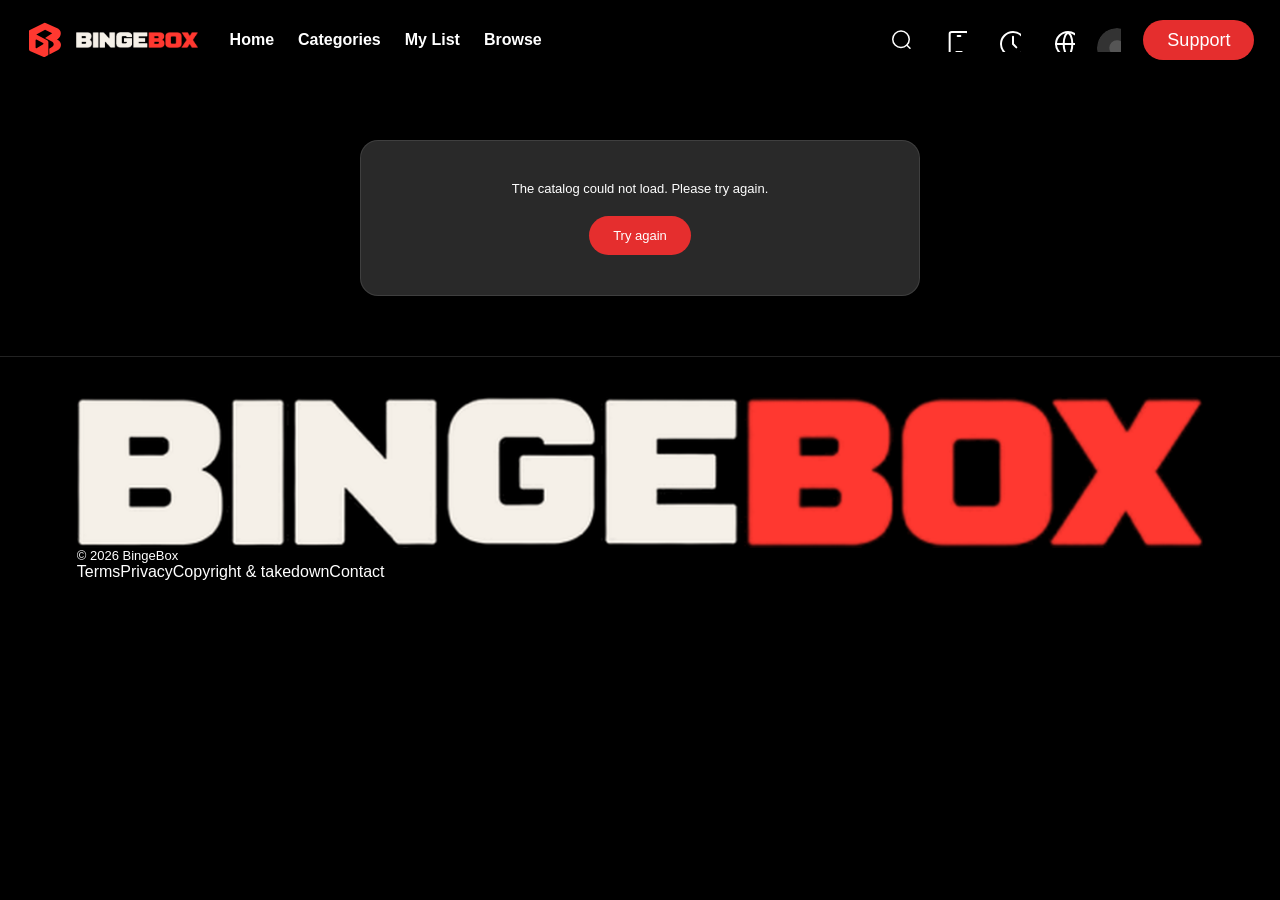
==== index.html @ 73889395 "Load desktop QA hardening bundle" ====
<html class="bb-pending" data-rs-theme="dark" lang="en" style="--vh: 636px;"><head><style>body {transition: opacity ease-in 0.2s; } 
body[unresolved] {opacity: 0; display: block; overflow: hidden; position: relative; } 
</style><style data-rc-order="prepend" rc-util-key="@ant-design-icons">
.anticon {
  display: inline-flex;
  align-items: center;
  color: inherit;
  font-style: normal;
  line-height: 0;
  text-align: center;
  text-transform: none;
  vertical-align: -0.125em;
  text-rendering: optimizeLegibility;
  -webkit-font-smoothing: antialiased;
  -moz-osx-font-smoothing: grayscale;
}

.anticon > * {
  line-height: 1;
}

.anticon svg {
  display: inline-block;
}

.anticon::before {
  display: none;
}

.anticon .anticon-icon {
  display: block;
}

.anticon[tabindex] {
  cursor: pointer;
}

.anticon-spin::before,
.anticon-spin {
  display: inline-block;
  -webkit-animation: loadingCircle 1s infinite linear;
  animation: loadingCircle 1s infinite linear;
}

@-webkit-keyframes loadingCircle {
  100% {
    -webkit-transform: rotate(360deg);
    transform: rotate(360deg);
  }
}

@keyframes loadingCircle {
  100% {
    -webkit-transform: rotate(360deg);
    transform: rotate(360deg);
  }
}
</style><style data-css-hash="ya0u1y" data-rc-order="prependQueue" data-token-hash="12435kn">.anticon{display:inline-flex;align-items:center;color:inherit;font-style:normal;line-height:0;text-align:center;text-transform:none;vertical-align:-0.125em;text-rendering:optimizeLegibility;-webkit-font-smoothing:antialiased;-moz-osx-font-smoothing:grayscale;}.anticon >*{line-height:1;}.anticon svg{display:inline-block;}.anticon .anticon .anticon-icon{display:block;}</style><style data-css-hash="1xwwxvg" data-rc-order="prependQueue" data-token-hash="1jwjwcg">:where(.css-2gmtv5) a{color:rgba(255,255,255);text-decoration:none;background-color:transparent;outline:none;cursor:pointer;transition:color 0.3s;-webkit-text-decoration-skip:objects;}:where(.css-2gmtv5) a:hover{color:#e83a57;}:where(.css-2gmtv5) a:active{color:#e83a57;}:where(.css-2gmtv5) a:active,:where(.css-2gmtv5) a:hover{text-decoration:none;outline:0;}:where(.css-2gmtv5) a:focus{text-decoration:none;outline:0;}:where(.css-2gmtv5) a[disabled]{color:rgba(0, 0, 0, 0.25);cursor:not-allowed;}</style><style data-css-hash="z3bfrj" data-rc-order="prependQueue" data-token-hash="1jwjwcg">:where(.css-2gmtv5)[class^="ant-popover"],:where(.css-2gmtv5)[class*=" ant-popover"]{font-family:Noto Sans;font-size:14px;box-sizing:border-box;}:where(.css-2gmtv5)[class^="ant-popover"]::before,:where(.css-2gmtv5)[class*=" ant-popover"]::before,:where(.css-2gmtv5)[class^="ant-popover"]::after,:where(.css-2gmtv5)[class*=" ant-popover"]::after{box-sizing:border-box;}:where(.css-2gmtv5)[class^="ant-popover"] [class^="ant-popover"],:where(.css-2gmtv5)[class*=" ant-popover"] [class^="ant-popover"],:where(.css-2gmtv5)[class^="ant-popover"] [class*=" ant-popover"],:where(.css-2gmtv5)[class*=" ant-popover"] [class*=" ant-popover"]{box-sizing:border-box;}:where(.css-2gmtv5)[class^="ant-popover"] [class^="ant-popover"]::before,:where(.css-2gmtv5)[class*=" ant-popover"] [class^="ant-popover"]::before,:where(.css-2gmtv5)[class^="ant-popover"] [class*=" ant-popover"]::before,:where(.css-2gmtv5)[class*=" ant-popover"] [class*=" ant-popover"]::before,:where(.css-2gmtv5)[class^="ant-popover"] [class^="ant-popover"]::after,:where(.css-2gmtv5)[class*=" ant-popover"] [class^="ant-popover"]::after,:where(.css-2gmtv5)[class^="ant-popover"] [class*=" ant-popover"]::after,:where(.css-2gmtv5)[class*=" ant-popover"] [class*=" ant-popover"]::after{box-sizing:border-box;}:where(.css-2gmtv5).ant-popover{box-sizing:border-box;margin:0;padding:0;color:rgba(0, 0, 0, 0.88);font-size:14px;line-height:1.5714285714285714;list-style:none;font-family:Noto Sans;position:absolute;top:0;left:0;z-index:1030;font-weight:normal;white-space:normal;text-align:start;cursor:auto;user-select:text;--antd-arrow-background-color:#222222;}:where(.css-2gmtv5).ant-popover-rtl{direction:rtl;}:where(.css-2gmtv5).ant-popover-hidden{display:none;}:where(.css-2gmtv5).ant-popover .ant-popover-content{position:relative;}:where(.css-2gmtv5).ant-popover .ant-popover-inner{background-color:#222222;background-clip:padding-box;border-radius:8px;box-shadow:0 6px 16px 0 rgba(0, 0, 0, 0.08),0 3px 6px -4px rgba(0, 0, 0, 0.12),0 9px 28px 8px rgba(0, 0, 0, 0.05);padding:12px;}:where(.css-2gmtv5).ant-popover .ant-popover-title{min-width:177px;margin-bottom:8px;color:rgba(0, 0, 0, 0.88);font-weight:600;}:where(.css-2gmtv5).ant-popover .ant-popover-inner-content{color:rgba(0, 0, 0, 0.88);}:where(.css-2gmtv5).ant-popover .ant-popover-arrow{position:absolute;z-index:1;display:block;pointer-events:none;width:16px;height:16px;overflow:hidden;}:where(.css-2gmtv5).ant-popover .ant-popover-arrow::before{position:absolute;bottom:0;inset-inline-start:0;width:16px;height:8px;background:var(--antd-arrow-background-color);clip-path:path('M 0 8 A 4 4 0 0 0 2.82842712474619 6.82842712474619 L 6.585786437626905 3.0710678118654755 A 2 2 0 0 1 9.414213562373096 3.0710678118654755 L 13.17157287525381 6.82842712474619 A 4 4 0 0 0 16 8 Z');content:"";}:where(.css-2gmtv5).ant-popover .ant-popover-arrow::after{content:"";position:absolute;width:8.970562748477143px;height:8.970562748477143px;bottom:0;inset-inline:0;margin:auto;border-radius:0 0 2px 0;transform:translateY(50%) rotate(-135deg);box-shadow:2px 2px 5px rgba(0, 0, 0, 0.05);z-index:0;background:transparent;}:where(.css-2gmtv5).ant-popover .ant-popover-arrow:before{background:var(--antd-arrow-background-color);}:where(.css-2gmtv5).ant-popover-placement-top .ant-popover-arrow,:where(.css-2gmtv5).ant-popover-placement-topLeft .ant-popover-arrow,:where(.css-2gmtv5).ant-popover-placement-topRight .ant-popover-arrow{bottom:0;transform:translateY(100%) rotate(180deg);}:where(.css-2gmtv5).ant-popover-placement-top .ant-popover-arrow{left:50%;transform:translateX(-50%) translateY(100%) rotate(180deg);}:where(.css-2gmtv5).ant-popover-placement-topLeft .ant-popover-arrow{left:12px;}:where(.css-2gmtv5).ant-popover-placement-topRight .ant-popover-arrow{right:12px;}:where(.css-2gmtv5).ant-popover-placement-bottom .ant-popover-arrow,:where(.css-2gmtv5).ant-popover-placement-bottomLeft .ant-popover-arrow,:where(.css-2gmtv5).ant-popover-placement-bottomRight .ant-popover-arrow{top:0;transform:translateY(-100%);}:where(.css-2gmtv5).ant-popover-placement-bottom .ant-popover-arrow{left:50%;transform:translateX(-50%) translateY(-100%);}:where(.css-2gmtv5).ant-popover-placement-bottomLeft .ant-popover-arrow{left:12px;}:where(.css-2gmtv5).ant-popover-placement-bottomRight .ant-popover-arrow{right:12px;}:where(.css-2gmtv5).ant-popover-placement-left .ant-popover-arrow,:where(.css-2gmtv5).ant-popover-placement-leftTop .ant-popover-arrow,:where(.css-2gmtv5).ant-popover-placement-leftBottom .ant-popover-arrow{right:0;transform:translateX(100%) rotate(90deg);}:where(.css-2gmtv5).ant-popover-placement-left .ant-popover-arrow{top:50%;transform:translateY(-50%) translateX(100%) rotate(90deg);}:where(.css-2gmtv5).ant-popover-placement-leftTop .ant-popover-arrow{top:12px;}:where(.css-2gmtv5).ant-popover-placement-leftBottom .ant-popover-arrow{bottom:12px;}:where(.css-2gmtv5).ant-popover-placement-right .ant-popover-arrow,:where(.css-2gmtv5).ant-popover-placement-rightTop .ant-popover-arrow,:where(.css-2gmtv5).ant-popover-placement-rightBottom .ant-popover-arrow{left:0;transform:translateX(-100%) rotate(-90deg);}:where(.css-2gmtv5).ant-popover-placement-right .ant-popover-arrow{top:50%;transform:translateY(-50%) translateX(-100%) rotate(-90deg);}:where(.css-2gmtv5).ant-popover-placement-rightTop .ant-popover-arrow{top:12px;}:where(.css-2gmtv5).ant-popover-placement-rightBottom .ant-popover-arrow{bottom:12px;}:where(.css-2gmtv5).ant-popover-pure{position:relative;max-width:none;margin:16px;display:inline-block;}:where(.css-2gmtv5).ant-popover-pure .ant-popover-content{display:inline-block;}:where(.css-2gmtv5).ant-popover.ant-popover-blue{--antd-arrow-background-color:#1677ff;}:where(.css-2gmtv5).ant-popover.ant-popover-blue .ant-popover-inner{background-color:#1677ff;}:where(.css-2gmtv5).ant-popover.ant-popover-blue .ant-popover-arrow{background:transparent;}:where(.css-2gmtv5).ant-popover.ant-popover-purple{--antd-arrow-background-color:#722ed1;}:where(.css-2gmtv5).ant-popover.ant-popover-purple .ant-popover-inner{background-color:#722ed1;}:where(.css-2gmtv5).ant-popover.ant-popover-purple .ant-popover-arrow{background:transparent;}:where(.css-2gmtv5).ant-popover.ant-popover-cyan{--antd-arrow-background-color:#13c2c2;}:where(.css-2gmtv5).ant-popover.ant-popover-cyan .ant-popover-inner{background-color:#13c2c2;}:where(.css-2gmtv5).ant-popover.ant-popover-cyan .ant-popover-arrow{background:transparent;}:where(.css-2gmtv5).ant-popover.ant-popover-green{--antd-arrow-background-color:#52c41a;}:where(.css-2gmtv5).ant-popover.ant-popover-green .ant-popover-inner{background-color:#52c41a;}:where(.css-2gmtv5).ant-popover.ant-popover-green .ant-popover-arrow{background:transparent;}:where(.css-2gmtv5).ant-popover.ant-popover-magenta{--antd-arrow-background-color:#eb2f96;}:where(.css-2gmtv5).ant-popover.ant-popover-magenta .ant-popover-inner{background-color:#eb2f96;}:where(.css-2gmtv5).ant-popover.ant-popover-magenta .ant-popover-arrow{background:transparent;}:where(.css-2gmtv5).ant-popover.ant-popover-pink{--antd-arrow-background-color:#eb2f96;}:where(.css-2gmtv5).ant-popover.ant-popover-pink .ant-popover-inner{background-color:#eb2f96;}:where(.css-2gmtv5).ant-popover.ant-popover-pink .ant-popover-arrow{background:transparent;}:where(.css-2gmtv5).ant-popover.ant-popover-red{--antd-arrow-background-color:#f5222d;}:where(.css-2gmtv5).ant-popover.ant-popover-red .ant-popover-inner{background-color:#f5222d;}:where(.css-2gmtv5).ant-popover.ant-popover-red .ant-popover-arrow{background:transparent;}:where(.css-2gmtv5).ant-popover.ant-popover-orange{--antd-arrow-background-color:#fa8c16;}:where(.css-2gmtv5).ant-popover.ant-popover-orange .ant-popover-inner{background-color:#fa8c16;}:where(.css-2gmtv5).ant-popover.ant-popover-orange .ant-popover-arrow{background:transparent;}:where(.css-2gmtv5).ant-popover.ant-popover-yellow{--antd-arrow-background-color:#fadb14;}:where(.css-2gmtv5).ant-popover.ant-popover-yellow .ant-popover-inner{background-color:#fadb14;}:where(.css-2gmtv5).ant-popover.ant-popover-yellow .ant-popover-arrow{background:transparent;}:where(.css-2gmtv5).ant-popover.ant-popover-volcano{--antd-arrow-background-color:#fa541c;}:where(.css-2gmtv5).ant-popover.ant-popover-volcano .ant-popover-inner{background-color:#fa541c;}:where(.css-2gmtv5).ant-popover.ant-popover-volcano .ant-popover-arrow{background:transparent;}:where(.css-2gmtv5).ant-popover.ant-popover-geekblue{--antd-arrow-background-color:#2f54eb;}:where(.css-2gmtv5).ant-popover.ant-popover-geekblue .ant-popover-inner{background-color:#2f54eb;}:where(.css-2gmtv5).ant-popover.ant-popover-geekblue .ant-popover-arrow{background:transparent;}:where(.css-2gmtv5).ant-popover.ant-popover-lime{--antd-arrow-background-color:#a0d911;}:where(.css-2gmtv5).ant-popover.ant-popover-lime .ant-popover-inner{background-color:#a0d911;}:where(.css-2gmtv5).ant-popover.ant-popover-lime .ant-popover-arrow{background:transparent;}:where(.css-2gmtv5).ant-popover.ant-popover-gold{--antd-arrow-background-color:#faad14;}:where(.css-2gmtv5).ant-popover.ant-popover-gold .ant-popover-inner{background-color:#faad14;}:where(.css-2gmtv5).ant-popover.ant-popover-gold .ant-popover-arrow{background:transparent;}:where(.css-2gmtv5).ant-zoom-big-enter,:where(.css-2gmtv5).ant-zoom-big-appear{animation-duration:0.2s;animation-fill-mode:both;animation-play-state:paused;}:where(.css-2gmtv5).ant-zoom-big-leave{animation-duration:0.2s;animation-fill-mode:both;animation-play-state:paused;}:where(.css-2gmtv5).ant-zoom-big-enter.ant-zoom-big-enter-active,:where(.css-2gmtv5).ant-zoom-big-appear.ant-zoom-big-appear-active{animation-name:css-2gmtv5-antZoomBigIn;animation-play-state:running;}:where(.css-2gmtv5).ant-zoom-big-leave.ant-zoom-big-leave-active{animation-name:css-2gmtv5-antZoomBigOut;animation-play-state:running;pointer-events:none;}:where(.css-2gmtv5).ant-zoom-big-enter,:where(.css-2gmtv5).ant-zoom-big-appear{transform:scale(0);opacity:0;animation-timing-function:cubic-bezier(0.08, 0.82, 0.17, 1);}:where(.css-2gmtv5).ant-zoom-big-enter-prepare,:where(.css-2gmtv5).ant-zoom-big-appear-prepare{transform:none;}:where(.css-2gmtv5).ant-zoom-big-leave{animation-timing-function:cubic-bezier(0.78, 0.14, 0.15, 0.86);}</style><style data-css-hash="_effect-css-2gmtv5-antZoomBigIn" data-rc-order="prependQueue">@keyframes css-2gmtv5-antZoomBigIn{0%{transform:scale(0.8);opacity:0;}100%{transform:scale(1);opacity:1;}}</style><style data-css-hash="_effect-css-2gmtv5-antZoomBigOut" data-rc-order="prependQueue">@keyframes css-2gmtv5-antZoomBigOut{0%{transform:scale(1);}100%{transform:scale(0.8);opacity:0;}}</style><style data-css-hash="qn7xse" data-rc-order="prependQueue" data-token-hash="1jwjwcg">:where(.css-2gmtv5)[class^="ant-popover"],:where(.css-2gmtv5)[class*=" ant-popover"]{font-family:Noto Sans;font-size:14px;box-sizing:border-box;}:where(.css-2gmtv5)[class^="ant-popover"]::before,:where(.css-2gmtv5)[class*=" ant-popover"]::before,:where(.css-2gmtv5)[class^="ant-popover"]::after,:where(.css-2gmtv5)[class*=" ant-popover"]::after{box-sizing:border-box;}:where(.css-2gmtv5)[class^="ant-popover"] [class^="ant-popover"],:where(.css-2gmtv5)[class*=" ant-popover"] [class^="ant-popover"],:where(.css-2gmtv5)[class^="ant-popover"] [class*=" ant-popover"],:where(.css-2gmtv5)[class*=" ant-popover"] [class*=" ant-popover"]{box-sizing:border-box;}:where(.css-2gmtv5)[class^="ant-popover"] [class^="ant-popover"]::before,:where(.css-2gmtv5)[class*=" ant-popover"] [class^="ant-popover"]::before,:where(.css-2gmtv5)[class^="ant-popover"] [class*=" ant-popover"]::before,:where(.css-2gmtv5)[class*=" ant-popover"] [class*=" ant-popover"]::before,:where(.css-2gmtv5)[class^="ant-popover"] [class^="ant-popover"]::after,:where(.css-2gmtv5)[class*=" ant-popover"] [class^="ant-popover"]::after,:where(.css-2gmtv5)[class^="ant-popover"] [class*=" ant-popover"]::after,:where(.css-2gmtv5)[class*=" ant-popover"] [class*=" ant-popover"]::after{box-sizing:border-box;}</style><style data-css-hash="9wjddk" data-rc-order="prependQueue" data-token-hash="1jwjwcg">.anticon{display:inline-flex;align-items:center;color:inherit;font-style:normal;line-height:0;text-align:center;text-transform:none;vertical-align:-0.125em;text-rendering:optimizeLegibility;-webkit-font-smoothing:antialiased;-moz-osx-font-smoothing:grayscale;}.anticon >*{line-height:1;}.anticon svg{display:inline-block;}.anticon .anticon .anticon-icon{display:block;}</style><style data-css-hash="10zptjp" data-rc-order="prependQueue" data-token-hash="12glvsw">:where(.css-966cr7) a{color:rgba(255,255,255);text-decoration:none;background-color:transparent;outline:none;cursor:pointer;transition:color 0.3s;-webkit-text-decoration-skip:objects;}:where(.css-966cr7) a:hover{color:#e83a57;}:where(.css-966cr7) a:active{color:#e83a57;}:where(.css-966cr7) a:active,:where(.css-966cr7) a:hover{text-decoration:none;outline:0;}:where(.css-966cr7) a:focus{text-decoration:none;outline:0;}:where(.css-966cr7) a[disabled]{color:rgba(0, 0, 0, 0.25);cursor:not-allowed;}</style><style data-css-hash="1cglxtd" data-rc-order="prependQueue" data-token-hash="12glvsw">:where(.css-966cr7)[class^="ant-modal"],:where(.css-966cr7)[class*=" ant-modal"]{font-family:Noto Sans;font-size:14px;box-sizing:border-box;}:where(.css-966cr7)[class^="ant-modal"]::before,:where(.css-966cr7)[class*=" ant-modal"]::before,:where(.css-966cr7)[class^="ant-modal"]::after,:where(.css-966cr7)[class*=" ant-modal"]::after{box-sizing:border-box;}:where(.css-966cr7)[class^="ant-modal"] [class^="ant-modal"],:where(.css-966cr7)[class*=" ant-modal"] [class^="ant-modal"],:where(.css-966cr7)[class^="ant-modal"] [class*=" ant-modal"],:where(.css-966cr7)[class*=" ant-modal"] [class*=" ant-modal"]{box-sizing:border-box;}:where(.css-966cr7)[class^="ant-modal"] [class^="ant-modal"]::before,:where(.css-966cr7)[class*=" ant-modal"] [class^="ant-modal"]::before,:where(.css-966cr7)[class^="ant-modal"] [class*=" ant-modal"]::before,:where(.css-966cr7)[class*=" ant-modal"] [class*=" ant-modal"]::before,:where(.css-966cr7)[class^="ant-modal"] [class^="ant-modal"]::after,:where(.css-966cr7)[class*=" ant-modal"] [class^="ant-modal"]::after,:where(.css-966cr7)[class^="ant-modal"] [class*=" ant-modal"]::after,:where(.css-966cr7)[class*=" ant-modal"] [class*=" ant-modal"]::after{box-sizing:border-box;}:where(.css-966cr7).ant-modal-root .ant-modal-wrap{z-index:1000;position:fixed;inset:0;overflow:auto;outline:0;-webkit-overflow-scrolling:touch;}:where(.css-966cr7).ant-modal-root .ant-modal-wrap-rtl{direction:rtl;}:where(.css-966cr7).ant-modal-root .ant-modal-centered{text-align:center;}:where(.css-966cr7).ant-modal-root .ant-modal-centered::before{display:inline-block;width:0;height:100%;vertical-align:middle;content:"";}:where(.css-966cr7).ant-modal-root .ant-modal-centered .ant-modal{top:0;display:inline-block;padding-bottom:0;text-align:start;vertical-align:middle;}@media (max-width: 767){:where(.css-966cr7).ant-modal-root .ant-modal{max-width:calc(100vw - 16px);margin:8 auto;}:where(.css-966cr7).ant-modal-root .ant-modal-centered .ant-modal{flex:1;}}:where(.css-966cr7).ant-modal{box-sizing:border-box;margin:0 auto;padding:0;color:rgba(0, 0, 0, 0.88);font-size:14px;line-height:1.5714285714285714;list-style:none;font-family:Noto Sans;pointer-events:none;position:relative;top:100px;width:auto;max-width:calc(100vw - 32px);padding-bottom:24px;}:where(.css-966cr7).ant-modal .ant-modal-title{margin:0;color:rgba(0, 0, 0, 0.88);font-weight:600;font-size:16px;line-height:1.5;word-wrap:break-word;}:where(.css-966cr7).ant-modal .ant-modal-content{position:relative;background-color:#141414;background-clip:padding-box;border:0;border-radius:8px;box-shadow:0 6px 16px 0 rgba(0, 0, 0, 0.08),0 3px 6px -4px rgba(0, 0, 0, 0.12),0 9px 28px 8px rgba(0, 0, 0, 0.05);pointer-events:auto;padding:20px 24px;}:where(.css-966cr7).ant-modal .ant-modal-close{position:absolute;top:17px;inset-inline-end:17px;z-index:1010;padding:0;color:rgba(0, 0, 0, 0.45);font-weight:600;line-height:1;text-decoration:none;background:transparent;border-radius:4px;width:22px;height:22px;border:0;outline:0;cursor:pointer;transition:color 0.2s,background-color 0.2s;}:where(.css-966cr7).ant-modal .ant-modal-close-x{display:block;font-size:16px;font-style:normal;line-height:22px;text-align:center;text-transform:none;text-rendering:auto;}:where(.css-966cr7).ant-modal .ant-modal-close:hover{color:rgba(0, 0, 0, 0.88);background-color:rgba(0, 0, 0, 0.06);text-decoration:none;}:where(.css-966cr7).ant-modal .ant-modal-close:active{background-color:rgba(0, 0, 0, 0.15);}:where(.css-966cr7).ant-modal .ant-modal-close:focus-visible{outline:4px solid #ffbabf;outline-offset:1px;transition:outline-offset 0s,outline 0s;}:where(.css-966cr7).ant-modal .ant-modal-header{color:rgba(0, 0, 0, 0.88);background:#141414;border-radius:8px 8px 0 0;margin-bottom:8px;}:where(.css-966cr7).ant-modal .ant-modal-body{font-size:14px;line-height:1.5714285714285714;word-wrap:break-word;}:where(.css-966cr7).ant-modal .ant-modal-footer{text-align:end;background:transparent;margin-top:12px;}:where(.css-966cr7).ant-modal .ant-modal-footer .ant-btn+.ant-btn:not(.ant-dropdown-trigger){margin-bottom:0;margin-inline-start:8px;}:where(.css-966cr7).ant-modal .ant-modal-open{overflow:hidden;}:where(.css-966cr7).ant-modal-pure-panel{top:auto;padding:0;display:flex;flex-direction:column;}:where(.css-966cr7).ant-modal-pure-panel .ant-modal-content,:where(.css-966cr7).ant-modal-pure-panel .ant-modal-body,:where(.css-966cr7).ant-modal-pure-panel .ant-modal-confirm-body-wrapper{display:flex;flex-direction:column;flex:auto;}:where(.css-966cr7).ant-modal-pure-panel .ant-modal-confirm-body{margin-bottom:auto;}:where(.css-966cr7).ant-modal-confirm-rtl{direction:rtl;}:where(.css-966cr7).ant-modal-confirm .ant-modal-header{display:none;}:where(.css-966cr7).ant-modal-confirm .ant-modal-confirm-body-wrapper::before{display:table;content:"";}:where(.css-966cr7).ant-modal-confirm .ant-modal-confirm-body-wrapper::after{display:table;clear:both;content:"";}:where(.css-966cr7).ant-modal-confirm .ant-modal-confirm-body{display:flex;flex-wrap:wrap;align-items:center;}:where(.css-966cr7).ant-modal-confirm .ant-modal-confirm-body .ant-modal-confirm-title{flex:0 0 100%;display:block;overflow:hidden;color:rgba(0, 0, 0, 0.88);font-weight:600;font-size:16px;line-height:1.5;}:where(.css-966cr7).ant-modal-confirm .ant-modal-confirm-body .ant-modal-confirm-title +.ant-modal-confirm-content{margin-block-start:8px;flex-basis:100%;max-width:calc(100% - 34px);}:where(.css-966cr7).ant-modal-confirm .ant-modal-confirm-body .ant-modal-confirm-content{color:rgba(0, 0, 0, 0.88);font-size:14px;}:where(.css-966cr7).ant-modal-confirm .ant-modal-confirm-body >.anticon{flex:none;margin-inline-end:12px;font-size:22px;}:where(.css-966cr7).ant-modal-confirm .ant-modal-confirm-body >.anticon +.ant-modal-confirm-title{flex:1;}:where(.css-966cr7).ant-modal-confirm .ant-modal-confirm-body >.anticon +.ant-modal-confirm-title+.ant-modal-confirm-content{margin-inline-start:34px;}:where(.css-966cr7).ant-modal-confirm .ant-modal-confirm-btns{text-align:end;margin-top:12px;}:where(.css-966cr7).ant-modal-confirm .ant-modal-confirm-btns .ant-btn+.ant-btn{margin-bottom:0;margin-inline-start:8px;}:where(.css-966cr7).ant-modal-confirm-error .ant-modal-confirm-body>.anticon{color:#ff4d4f;}:where(.css-966cr7).ant-modal-confirm-warning .ant-modal-confirm-body>.anticon,:where(.css-966cr7).ant-modal-confirm-confirm .ant-modal-confirm-body>.anticon{color:#faad14;}:where(.css-966cr7).ant-modal-confirm-info .ant-modal-confirm-body>.anticon{color:#1677ff;}:where(.css-966cr7).ant-modal-confirm-success .ant-modal-confirm-body>.anticon{color:#52c41a;}:where(.css-966cr7).ant-modal-root .ant-modal-wrap-rtl{direction:rtl;}:where(.css-966cr7).ant-modal-root .ant-modal-wrap-rtl .ant-modal-confirm-body{direction:rtl;}:where(.css-966cr7).ant-modal-root .ant-modal.ant-zoom-enter,:where(.css-966cr7).ant-modal-root .ant-modal.ant-zoom-appear{transform:none;opacity:0;animation-duration:0.3s;user-select:none;}:where(.css-966cr7).ant-modal-root .ant-modal.ant-zoom-leave .ant-modal-content{pointer-events:none;}:where(.css-966cr7).ant-modal-root .ant-modal-mask{position:fixed;top:0;inset-inline-end:0;bottom:0;inset-inline-start:0;z-index:1000;height:100%;background-color:rgba(0, 0, 0, 0.45);}:where(.css-966cr7).ant-modal-root .ant-modal-mask .ant-modal-hidden{display:none;}:where(.css-966cr7).ant-modal-root .ant-modal-wrap{position:fixed;top:0;inset-inline-end:0;bottom:0;inset-inline-start:0;overflow:auto;outline:0;-webkit-overflow-scrolling:touch;}:where(.css-966cr7).ant-modal-root .ant-fade-enter,:where(.css-966cr7).ant-modal-root .ant-fade-appear{animation-duration:0.2s;animation-fill-mode:both;animation-play-state:paused;}:where(.css-966cr7).ant-modal-root .ant-fade-leave{animation-duration:0.2s;animation-fill-mode:both;animation-play-state:paused;}:where(.css-966cr7).ant-modal-root .ant-fade-enter.ant-fade-enter-active,:where(.css-966cr7).ant-modal-root .ant-fade-appear.ant-fade-appear-active{animation-name:css-966cr7-antFadeIn;animation-play-state:running;}:where(.css-966cr7).ant-modal-root .ant-fade-leave.ant-fade-leave-active{animation-name:css-966cr7-antFadeOut;animation-play-state:running;pointer-events:none;}:where(.css-966cr7).ant-modal-root .ant-fade-enter,:where(.css-966cr7).ant-modal-root .ant-fade-appear{opacity:0;animation-timing-function:linear;}:where(.css-966cr7).ant-modal-root .ant-fade-leave{animation-timing-function:linear;}:where(.css-966cr7).ant-zoom-enter,:where(.css-966cr7).ant-zoom-appear{animation-duration:0.2s;animation-fill-mode:both;animation-play-state:paused;}:where(.css-966cr7).ant-zoom-leave{animation-duration:0.2s;animation-fill-mode:both;animation-play-state:paused;}:where(.css-966cr7).ant-zoom-enter.ant-zoom-enter-active,:where(.css-966cr7).ant-zoom-appear.ant-zoom-appear-active{animation-name:css-966cr7-antZoomIn;animation-play-state:running;}:where(.css-966cr7).ant-zoom-leave.ant-zoom-leave-active{animation-name:css-966cr7-antZoomOut;animation-play-state:running;pointer-events:none;}:where(.css-966cr7).ant-zoom-enter,:where(.css-966cr7).ant-zoom-appear{transform:scale(0);opacity:0;animation-timing-function:cubic-bezier(0.08, 0.82, 0.17, 1);}:where(.css-966cr7).ant-zoom-enter-prepare,:where(.css-966cr7).ant-zoom-appear-prepare{transform:none;}:where(.css-966cr7).ant-zoom-leave{animation-timing-function:cubic-bezier(0.78, 0.14, 0.15, 0.86);}</style><style data-css-hash="_effect-css-966cr7-antFadeIn" data-rc-order="prependQueue">@keyframes css-966cr7-antFadeIn{0%{opacity:0;}100%{opacity:1;}}</style><style data-css-hash="_effect-css-966cr7-antFadeOut" data-rc-order="prependQueue">@keyframes css-966cr7-antFadeOut{0%{opacity:1;}100%{opacity:0;}}</style><style data-css-hash="_effect-css-966cr7-antZoomIn" data-rc-order="prependQueue">@keyframes css-966cr7-antZoomIn{0%{transform:scale(0.2);opacity:0;}100%{transform:scale(1);opacity:1;}}</style><style data-css-hash="_effect-css-966cr7-antZoomOut" data-rc-order="prependQueue">@keyframes css-966cr7-antZoomOut{0%{transform:scale(1);}100%{transform:scale(0.2);opacity:0;}}</style><style data-css-hash="14v9ml2" data-rc-order="prependQueue" data-token-hash="14lmuu3">:where(.css-1t2c3zu) a{color:rgba(255,255,255);text-decoration:none;background-color:transparent;outline:none;cursor:pointer;transition:color 0.3s;-webkit-text-decoration-skip:objects;}:where(.css-1t2c3zu) a:hover{color:#e83a57;}:where(.css-1t2c3zu) a:active{color:#e83a57;}:where(.css-1t2c3zu) a:active,:where(.css-1t2c3zu) a:hover{text-decoration:none;outline:0;}:where(.css-1t2c3zu) a:focus{text-decoration:none;outline:0;}:where(.css-1t2c3zu) a[disabled]{color:rgba(0, 0, 0, 0.25);cursor:not-allowed;}</style><style data-css-hash="e8nftp" data-rc-order="prependQueue" data-token-hash="14lmuu3">:where(.css-1t2c3zu)[class^="ant-float-btn"],:where(.css-1t2c3zu)[class*=" ant-float-btn"]{font-family:Noto Sans;font-size:14px;box-sizing:border-box;}:where(.css-1t2c3zu)[class^="ant-float-btn"]::before,:where(.css-1t2c3zu)[class*=" ant-float-btn"]::before,:where(.css-1t2c3zu)[class^="ant-float-btn"]::after,:where(.css-1t2c3zu)[class*=" ant-float-btn"]::after{box-sizing:border-box;}:where(.css-1t2c3zu)[class^="ant-float-btn"] [class^="ant-float-btn"],:where(.css-1t2c3zu)[class*=" ant-float-btn"] [class^="ant-float-btn"],:where(.css-1t2c3zu)[class^="ant-float-btn"] [class*=" ant-float-btn"],:where(.css-1t2c3zu)[class*=" ant-float-btn"] [class*=" ant-float-btn"]{box-sizing:border-box;}:where(.css-1t2c3zu)[class^="ant-float-btn"] [class^="ant-float-btn"]::before,:where(.css-1t2c3zu)[class*=" ant-float-btn"] [class^="ant-float-btn"]::before,:where(.css-1t2c3zu)[class^="ant-float-btn"] [class*=" ant-float-btn"]::before,:where(.css-1t2c3zu)[class*=" ant-float-btn"] [class*=" ant-float-btn"]::before,:where(.css-1t2c3zu)[class^="ant-float-btn"] [class^="ant-float-btn"]::after,:where(.css-1t2c3zu)[class*=" ant-float-btn"] [class^="ant-float-btn"]::after,:where(.css-1t2c3zu)[class^="ant-float-btn"] [class*=" ant-float-btn"]::after,:where(.css-1t2c3zu)[class*=" ant-float-btn"] [class*=" ant-float-btn"]::after{box-sizing:border-box;}:where(.css-1t2c3zu).ant-float-btn-group{box-sizing:border-box;margin:0;padding:0;color:rgba(0, 0, 0, 0.88);font-size:14px;line-height:1.5714285714285714;list-style:none;font-family:Noto Sans;z-index:99;display:block;border:none;position:fixed;width:40px;height:auto;box-shadow:none;min-height:40px;inset-inline-end:24px;inset-block-end:48px;border-radius:8px;}:where(.css-1t2c3zu).ant-float-btn-group .ant-float-btn-group-wrap{z-index:-1;display:block;position:relative;margin-bottom:16px;}:where(.css-1t2c3zu).ant-float-btn-group.ant-float-btn-group-rtl{direction:rtl;}:where(.css-1t2c3zu).ant-float-btn-group .ant-float-btn{position:static;}:where(.css-1t2c3zu).ant-float-btn-group-circle .ant-float-btn-circle:not(:last-child){margin-bottom:16px;}:where(.css-1t2c3zu).ant-float-btn-group-circle .ant-float-btn-circle:not(:last-child) .ant-float-btn-body{width:40px;height:40px;}:where(.css-1t2c3zu).ant-float-btn-group-square .ant-float-btn-square{border-radius:0;padding:0;}:where(.css-1t2c3zu).ant-float-btn-group-square .ant-float-btn-square:first-child{border-start-start-radius:8px;border-start-end-radius:8px;}:where(.css-1t2c3zu).ant-float-btn-group-square .ant-float-btn-square:last-child{border-end-start-radius:8px;border-end-end-radius:8px;}:where(.css-1t2c3zu).ant-float-btn-group-square .ant-float-btn-square:not(:last-child){border-bottom:1px solid rgba(5, 5, 5, 0.06);}:where(.css-1t2c3zu).ant-float-btn-group-square .ant-float-btn-group-wrap{display:block;border-radius:8px;box-shadow:0 6px 16px 0 rgba(0, 0, 0, 0.08),0 3px 6px -4px rgba(0, 0, 0, 0.12),0 9px 28px 8px rgba(0, 0, 0, 0.05);overflow:hidden;}:where(.css-1t2c3zu).ant-float-btn-group-square .ant-float-btn-group-wrap .ant-float-btn-square{box-shadow:none;margin-top:0;border-radius:0;padding:4px;}:where(.css-1t2c3zu).ant-float-btn-group-square .ant-float-btn-group-wrap .ant-float-btn-square:first-child{border-start-start-radius:8px;border-start-end-radius:8px;}:where(.css-1t2c3zu).ant-float-btn-group-square .ant-float-btn-group-wrap .ant-float-btn-square:last-child{border-end-start-radius:8px;border-end-end-radius:8px;}:where(.css-1t2c3zu).ant-float-btn-group-square .ant-float-btn-group-wrap .ant-float-btn-square:not(:last-child){border-bottom:1px solid rgba(5, 5, 5, 0.06);}:where(.css-1t2c3zu).ant-float-btn-group-square .ant-float-btn-group-wrap .ant-float-btn-square .ant-float-btn-body{width:32px;height:32px;}:where(.css-1t2c3zu).ant-float-btn-group-circle-shadow{box-shadow:none;}:where(.css-1t2c3zu).ant-float-btn-group-square-shadow{box-shadow:0 6px 16px 0 rgba(0, 0, 0, 0.08),0 3px 6px -4px rgba(0, 0, 0, 0.12),0 9px 28px 8px rgba(0, 0, 0, 0.05);}:where(.css-1t2c3zu).ant-float-btn-group-square-shadow .ant-float-btn-square{box-shadow:none;padding:4px;}:where(.css-1t2c3zu).ant-float-btn-group-square-shadow .ant-float-btn-square .ant-float-btn-body{width:32px;height:32px;}:where(.css-1t2c3zu).ant-float-btn{box-sizing:border-box;margin:0;padding:0;color:rgba(0, 0, 0, 0.88);font-size:14px;line-height:1.5714285714285714;list-style:none;font-family:Noto Sans;border:none;position:fixed;cursor:pointer;overflow:hidden;z-index:99;display:block;justify-content:center;align-items:center;width:40px;height:40px;inset-inline-end:24px;inset-block-end:48px;box-shadow:0 6px 16px 0 rgba(0, 0, 0, 0.08),0 3px 6px -4px rgba(0, 0, 0, 0.12),0 9px 28px 8px rgba(0, 0, 0, 0.05);}:where(.css-1t2c3zu).ant-float-btn-pure{position:relative;inset:auto;}:where(.css-1t2c3zu).ant-float-btn:empty{display:none;}:where(.css-1t2c3zu).ant-float-btn .ant-float-btn-body{width:100%;height:100%;display:flex;justify-content:center;align-items:center;transition:all 0.2s;}:where(.css-1t2c3zu).ant-float-btn .ant-float-btn-body .ant-float-btn-content{overflow:hidden;text-align:center;min-height:40px;display:flex;flex-direction:column;justify-content:center;align-items:center;padding:2px 4px;}:where(.css-1t2c3zu).ant-float-btn .ant-float-btn-body .ant-float-btn-content .ant-float-btn-icon{text-align:center;margin:auto;width:18px;font-size:18px;line-height:1;}:where(.css-1t2c3zu).ant-float-btn-rtl{direction:rtl;}:where(.css-1t2c3zu).ant-float-btn-circle{height:40px;border-radius:50%;}:where(.css-1t2c3zu).ant-float-btn-circle .ant-float-btn-body{border-radius:50%;}:where(.css-1t2c3zu).ant-float-btn-square{height:auto;min-height:40px;border-radius:8px;}:where(.css-1t2c3zu).ant-float-btn-square .ant-float-btn-body{height:auto;border-radius:4px;}:where(.css-1t2c3zu).ant-float-btn-default{background-color:#222222;transition:background-color 0.2s;}:where(.css-1t2c3zu).ant-float-btn-default .ant-float-btn-body{background-color:#222222;transition:background-color 0.2s;}:where(.css-1t2c3zu).ant-float-btn-default .ant-float-btn-body:hover{background-color:rgba(0, 0, 0, 0.06);}:where(.css-1t2c3zu).ant-float-btn-default .ant-float-btn-body .ant-float-btn-content .ant-float-btn-icon{color:rgba(0, 0, 0, 0.88);}:where(.css-1t2c3zu).ant-float-btn-default .ant-float-btn-body .ant-float-btn-content .ant-float-btn-description{display:flex;align-items:center;line-height:16px;color:rgba(0, 0, 0, 0.88);font-size:12px;}:where(.css-1t2c3zu).ant-float-btn-primary{background-color:#e73857;}:where(.css-1t2c3zu).ant-float-btn-primary .ant-float-btn-body{background-color:#e73857;transition:background-color 0.2s;}:where(.css-1t2c3zu).ant-float-btn-primary .ant-float-btn-body:hover{background-color:#f56278;}:where(.css-1t2c3zu).ant-float-btn-primary .ant-float-btn-body .ant-float-btn-content .ant-float-btn-icon{color:#fff;}:where(.css-1t2c3zu).ant-float-btn-primary .ant-float-btn-body .ant-float-btn-content .ant-float-btn-description{display:flex;align-items:center;line-height:16px;color:#fff;font-size:12px;}:where(.css-1t2c3zu).ant-fade-enter,:where(.css-1t2c3zu).ant-fade-appear{animation-duration:0.2s;animation-fill-mode:both;animation-play-state:paused;}:where(.css-1t2c3zu).ant-fade-leave{animation-duration:0.2s;animation-fill-mode:both;animation-play-state:paused;}:where(.css-1t2c3zu).ant-fade-enter.ant-fade-enter-active,:where(.css-1t2c3zu).ant-fade-appear.ant-fade-appear-active{animation-name:css-1t2c3zu-antFadeIn;animation-play-state:running;}:where(.css-1t2c3zu).ant-fade-leave.ant-fade-leave-active{animation-name:css-1t2c3zu-antFadeOut;animation-play-state:running;pointer-events:none;}:where(.css-1t2c3zu).ant-fade-enter,:where(.css-1t2c3zu).ant-fade-appear{opacity:0;animation-timing-function:linear;}:where(.css-1t2c3zu).ant-fade-leave{animation-timing-function:linear;}:where(.css-1t2c3zu).ant-float-btn-group-wrap.ant-float-btn-group-wrap-enter,:where(.css-1t2c3zu).ant-float-btn-group-wrap.ant-float-btn-group-wrap-appear{animation-duration:0.3s;animation-fill-mode:both;animation-play-state:paused;}:where(.css-1t2c3zu).ant-float-btn-group-wrap.ant-float-btn-group-wrap-leave{animation-duration:0.3s;animation-fill-mode:both;animation-play-state:paused;}:where(.css-1t2c3zu).ant-float-btn-group-wrap.ant-float-btn-group-wrap-enter.ant-float-btn-group-wrap-enter-active,:where(.css-1t2c3zu).ant-float-btn-group-wrap.ant-float-btn-group-wrap-appear.ant-float-btn-group-wrap-appear-active{animation-name:css-1t2c3zu-antFloatButtonMoveDownIn;animation-play-state:running;}:where(.css-1t2c3zu).ant-float-btn-group-wrap.ant-float-btn-group-wrap-leave.ant-float-btn-group-wrap-leave-active{animation-name:css-1t2c3zu-antFloatButtonMoveDownOut;animation-play-state:running;pointer-events:none;}:where(.css-1t2c3zu).ant-float-btn-group-wrap.ant-float-btn-group-wrap-enter,:where(.css-1t2c3zu).ant-float-btn-group-wrap.ant-float-btn-group-wrap-appear{opacity:0;animation-timing-function:cubic-bezier(0.78, 0.14, 0.15, 0.86);}:where(.css-1t2c3zu).ant-float-btn-group-wrap.ant-float-btn-group-wrap-leave{animation-timing-function:cubic-bezier(0.78, 0.14, 0.15, 0.86);}</style><style data-css-hash="_effect-css-1t2c3zu-antFadeIn" data-rc-order="prependQueue">@keyframes css-1t2c3zu-antFadeIn{0%{opacity:0;}100%{opacity:1;}}</style><style data-css-hash="_effect-css-1t2c3zu-antFadeOut" data-rc-order="prependQueue">@keyframes css-1t2c3zu-antFadeOut{0%{opacity:1;}100%{opacity:0;}}</style><style data-css-hash="_effect-css-1t2c3zu-antFloatButtonMoveDownIn" data-rc-order="prependQueue">@keyframes css-1t2c3zu-antFloatButtonMoveDownIn{0%{transform:translate3d(0, 40px, 0);transform-origin:0 0;opacity:0;}100%{transform:translate3d(0, 0, 0);transform-origin:0 0;opacity:1;}}</style><style data-css-hash="_effect-css-1t2c3zu-antFloatButtonMoveDownOut" data-rc-order="prependQueue">@keyframes css-1t2c3zu-antFloatButtonMoveDownOut{0%{transform:translate3d(0, 0, 0);transform-origin:0 0;opacity:1;}100%{transform:translate3d(0, 40px, 0);transform-origin:0 0;opacity:0;}}</style><style data-css-hash="wwiga4" data-rc-order="prependQueue" data-token-hash="1jwjwcg">:where(.css-2gmtv5)[class^="ant-modal"],:where(.css-2gmtv5)[class*=" ant-modal"]{font-family:Noto Sans;font-size:14px;box-sizing:border-box;}:where(.css-2gmtv5)[class^="ant-modal"]::before,:where(.css-2gmtv5)[class*=" ant-modal"]::before,:where(.css-2gmtv5)[class^="ant-modal"]::after,:where(.css-2gmtv5)[class*=" ant-modal"]::after{box-sizing:border-box;}:where(.css-2gmtv5)[class^="ant-modal"] [class^="ant-modal"],:where(.css-2gmtv5)[class*=" ant-modal"] [class^="ant-modal"],:where(.css-2gmtv5)[class^="ant-modal"] [class*=" ant-modal"],:where(.css-2gmtv5)[class*=" ant-modal"] [class*=" ant-modal"]{box-sizing:border-box;}:where(.css-2gmtv5)[class^="ant-modal"] [class^="ant-modal"]::before,:where(.css-2gmtv5)[class*=" ant-modal"] [class^="ant-modal"]::before,:where(.css-2gmtv5)[class^="ant-modal"] [class*=" ant-modal"]::before,:where(.css-2gmtv5)[class*=" ant-modal"] [class*=" ant-modal"]::before,:where(.css-2gmtv5)[class^="ant-modal"] [class^="ant-modal"]::after,:where(.css-2gmtv5)[class*=" ant-modal"] [class^="ant-modal"]::after,:where(.css-2gmtv5)[class^="ant-modal"] [class*=" ant-modal"]::after,:where(.css-2gmtv5)[class*=" ant-modal"] [class*=" ant-modal"]::after{box-sizing:border-box;}:where(.css-2gmtv5).ant-modal-root .ant-modal-wrap{z-index:1000;position:fixed;inset:0;overflow:auto;outline:0;-webkit-overflow-scrolling:touch;}:where(.css-2gmtv5).ant-modal-root .ant-modal-wrap-rtl{direction:rtl;}:where(.css-2gmtv5).ant-modal-root .ant-modal-centered{text-align:center;}:where(.css-2gmtv5).ant-modal-root .ant-modal-centered::before{display:inline-block;width:0;height:100%;vertical-align:middle;content:"";}:where(.css-2gmtv5).ant-modal-root .ant-modal-centered .ant-modal{top:0;display:inline-block;padding-bottom:0;text-align:start;vertical-align:middle;}@media (max-width: 767){:where(.css-2gmtv5).ant-modal-root .ant-modal{max-width:calc(100vw - 16px);margin:8 auto;}:where(.css-2gmtv5).ant-modal-root .ant-modal-centered .ant-modal{flex:1;}}:where(.css-2gmtv5).ant-modal{box-sizing:border-box;margin:0 auto;padding:0;color:rgba(0, 0, 0, 0.88);font-size:14px;line-height:1.5714285714285714;list-style:none;font-family:Noto Sans;pointer-events:none;position:relative;top:100px;width:auto;max-width:calc(100vw - 32px);padding-bottom:24px;}:where(.css-2gmtv5).ant-modal .ant-modal-title{margin:0;color:rgba(0, 0, 0, 0.88);font-weight:600;font-size:16px;line-height:1.5;word-wrap:break-word;}:where(.css-2gmtv5).ant-modal .ant-modal-content{position:relative;background-color:#222222;background-clip:padding-box;border:0;border-radius:8px;box-shadow:0 6px 16px 0 rgba(0, 0, 0, 0.08),0 3px 6px -4px rgba(0, 0, 0, 0.12),0 9px 28px 8px rgba(0, 0, 0, 0.05);pointer-events:auto;padding:20px 24px;}:where(.css-2gmtv5).ant-modal .ant-modal-close{position:absolute;top:17px;inset-inline-end:17px;z-index:1010;padding:0;color:rgba(0, 0, 0, 0.45);font-weight:600;line-height:1;text-decoration:none;background:transparent;border-radius:4px;width:22px;height:22px;border:0;outline:0;cursor:pointer;transition:color 0.2s,background-color 0.2s;}:where(.css-2gmtv5).ant-modal .ant-modal-close-x{display:block;font-size:16px;font-style:normal;line-height:22px;text-align:center;text-transform:none;text-rendering:auto;}:where(.css-2gmtv5).ant-modal .ant-modal-close:hover{color:rgba(0, 0, 0, 0.88);background-color:rgba(0, 0, 0, 0.06);text-decoration:none;}:where(.css-2gmtv5).ant-modal .ant-modal-close:active{background-color:rgba(0, 0, 0, 0.15);}:where(.css-2gmtv5).ant-modal .ant-modal-close:focus-visible{outline:4px solid #ffbabf;outline-offset:1px;transition:outline-offset 0s,outline 0s;}:where(.css-2gmtv5).ant-modal .ant-modal-header{color:rgba(0, 0, 0, 0.88);background:#222222;border-radius:8px 8px 0 0;margin-bottom:8px;}:where(.css-2gmtv5).ant-modal .ant-modal-body{font-size:14px;line-height:1.5714285714285714;word-wrap:break-word;}:where(.css-2gmtv5).ant-modal .ant-modal-footer{text-align:end;background:transparent;margin-top:12px;}:where(.css-2gmtv5).ant-modal .ant-modal-footer .ant-btn+.ant-btn:not(.ant-dropdown-trigger){margin-bottom:0;margin-inline-start:8px;}:where(.css-2gmtv5).ant-modal .ant-modal-open{overflow:hidden;}:where(.css-2gmtv5).ant-modal-pure-panel{top:auto;padding:0;display:flex;flex-direction:column;}:where(.css-2gmtv5).ant-modal-pure-panel .ant-modal-content,:where(.css-2gmtv5).ant-modal-pure-panel .ant-modal-body,:where(.css-2gmtv5).ant-modal-pure-panel .ant-modal-confirm-body-wrapper{display:flex;flex-direction:column;flex:auto;}:where(.css-2gmtv5).ant-modal-pure-panel .ant-modal-confirm-body{margin-bottom:auto;}:where(.css-2gmtv5).ant-modal-confirm-rtl{direction:rtl;}:where(.css-2gmtv5).ant-modal-confirm .ant-modal-header{display:none;}:where(.css-2gmtv5).ant-modal-confirm .ant-modal-confirm-body-wrapper::before{display:table;content:"";}:where(.css-2gmtv5).ant-modal-confirm .ant-modal-confirm-body-wrapper::after{display:table;clear:both;content:"";}:where(.css-2gmtv5).ant-modal-confirm .ant-modal-confirm-body{display:flex;flex-wrap:wrap;align-items:center;}:where(.css-2gmtv5).ant-modal-confirm .ant-modal-confirm-body .ant-modal-confirm-title{flex:0 0 100%;display:block;overflow:hidden;color:rgba(0, 0, 0, 0.88);font-weight:600;font-size:16px;line-height:1.5;}:where(.css-2gmtv5).ant-modal-confirm .ant-modal-confirm-body .ant-modal-confirm-title +.ant-modal-confirm-content{margin-block-start:8px;flex-basis:100%;max-width:calc(100% - 34px);}:where(.css-2gmtv5).ant-modal-confirm .ant-modal-confirm-body .ant-modal-confirm-content{color:rgba(0, 0, 0, 0.88);font-size:14px;}:where(.css-2gmtv5).ant-modal-confirm .ant-modal-confirm-body >.anticon{flex:none;margin-inline-end:12px;font-size:22px;}:where(.css-2gmtv5).ant-modal-confirm .ant-modal-confirm-body >.anticon +.ant-modal-confirm-title{flex:1;}:where(.css-2gmtv5).ant-modal-confirm .ant-modal-confirm-body >.anticon +.ant-modal-confirm-title+.ant-modal-confirm-content{margin-inline-start:34px;}:where(.css-2gmtv5).ant-modal-confirm .ant-modal-confirm-btns{text-align:end;margin-top:12px;}:where(.css-2gmtv5).ant-modal-confirm .ant-modal-confirm-btns .ant-btn+.ant-btn{margin-bottom:0;margin-inline-start:8px;}:where(.css-2gmtv5).ant-modal-confirm-error .ant-modal-confirm-body>.anticon{color:#ff4d4f;}:where(.css-2gmtv5).ant-modal-confirm-warning .ant-modal-confirm-body>.anticon,:where(.css-2gmtv5).ant-modal-confirm-confirm .ant-modal-confirm-body>.anticon{color:#faad14;}:where(.css-2gmtv5).ant-modal-confirm-info .ant-modal-confirm-body>.anticon{color:#1677ff;}:where(.css-2gmtv5).ant-modal-confirm-success .ant-modal-confirm-body>.anticon{color:#52c41a;}:where(.css-2gmtv5).ant-modal-root .ant-modal-wrap-rtl{direction:rtl;}:where(.css-2gmtv5).ant-modal-root .ant-modal-wrap-rtl .ant-modal-confirm-body{direction:rtl;}:where(.css-2gmtv5).ant-modal-root .ant-modal.ant-zoom-enter,:where(.css-2gmtv5).ant-modal-root .ant-modal.ant-zoom-appear{transform:none;opacity:0;animation-duration:0.3s;user-select:none;}:where(.css-2gmtv5).ant-modal-root .ant-modal.ant-zoom-leave .ant-modal-content{pointer-events:none;}:where(.css-2gmtv5).ant-modal-root .ant-modal-mask{position:fixed;top:0;inset-inline-end:0;bottom:0;inset-inline-start:0;z-index:1000;height:100%;background-color:rgba(0, 0, 0, 0.45);}:where(.css-2gmtv5).ant-modal-root .ant-modal-mask .ant-modal-hidden{display:none;}:where(.css-2gmtv5).ant-modal-root .ant-modal-wrap{position:fixed;top:0;inset-inline-end:0;bottom:0;inset-inline-start:0;overflow:auto;outline:0;-webkit-overflow-scrolling:touch;}:where(.css-2gmtv5).ant-modal-root .ant-fade-enter,:where(.css-2gmtv5).ant-modal-root .ant-fade-appear{animation-duration:0.2s;animation-fill-mode:both;animation-play-state:paused;}:where(.css-2gmtv5).ant-modal-root .ant-fade-leave{animation-duration:0.2s;animation-fill-mode:both;animation-play-state:paused;}:where(.css-2gmtv5).ant-modal-root .ant-fade-enter.ant-fade-enter-active,:where(.css-2gmtv5).ant-modal-root .ant-fade-appear.ant-fade-appear-active{animation-name:css-2gmtv5-antFadeIn;animation-play-state:running;}:where(.css-2gmtv5).ant-modal-root .ant-fade-leave.ant-fade-leave-active{animation-name:css-2gmtv5-antFadeOut;animation-play-state:running;pointer-events:none;}:where(.css-2gmtv5).ant-modal-root .ant-fade-enter,:where(.css-2gmtv5).ant-modal-root .ant-fade-appear{opacity:0;animation-timing-function:linear;}:where(.css-2gmtv5).ant-modal-root .ant-fade-leave{animation-timing-function:linear;}:where(.css-2gmtv5).ant-zoom-enter,:where(.css-2gmtv5).ant-zoom-appear{animation-duration:0.2s;animation-fill-mode:both;animation-play-state:paused;}:where(.css-2gmtv5).ant-zoom-leave{animation-duration:0.2s;animation-fill-mode:both;animation-play-state:paused;}:where(.css-2gmtv5).ant-zoom-enter.ant-zoom-enter-active,:where(.css-2gmtv5).ant-zoom-appear.ant-zoom-appear-active{animation-name:css-2gmtv5-antZoomIn;animation-play-state:running;}:where(.css-2gmtv5).ant-zoom-leave.ant-zoom-leave-active{animation-name:css-2gmtv5-antZoomOut;animation-play-state:running;pointer-events:none;}:where(.css-2gmtv5).ant-zoom-enter,:where(.css-2gmtv5).ant-zoom-appear{transform:scale(0);opacity:0;animation-timing-function:cubic-bezier(0.08, 0.82, 0.17, 1);}:where(.css-2gmtv5).ant-zoom-enter-prepare,:where(.css-2gmtv5).ant-zoom-appear-prepare{transform:none;}:where(.css-2gmtv5).ant-zoom-leave{animation-timing-function:cubic-bezier(0.78, 0.14, 0.15, 0.86);}</style><style data-css-hash="_effect-css-2gmtv5-antFadeIn" data-rc-order="prependQueue">@keyframes css-2gmtv5-antFadeIn{0%{opacity:0;}100%{opacity:1;}}</style><style data-css-hash="_effect-css-2gmtv5-antFadeOut" data-rc-order="prependQueue">@keyframes css-2gmtv5-antFadeOut{0%{opacity:1;}100%{opacity:0;}}</style><style data-css-hash="_effect-css-2gmtv5-antZoomIn" data-rc-order="prependQueue">@keyframes css-2gmtv5-antZoomIn{0%{transform:scale(0.2);opacity:0;}100%{transform:scale(1);opacity:1;}}</style><style data-css-hash="_effect-css-2gmtv5-antZoomOut" data-rc-order="prependQueue">@keyframes css-2gmtv5-antZoomOut{0%{transform:scale(1);}100%{transform:scale(0.2);opacity:0;}}</style><style data-css-hash="18uoaj5" data-rc-order="prependQueue" data-token-hash="1b67orn">:where(.css-yti4eg) a{color:rgba(255,255,255);text-decoration:none;background-color:transparent;outline:none;cursor:pointer;transition:color 0.3s;-webkit-text-decoration-skip:objects;}:where(.css-yti4eg) a:hover{color:#e83a57;}:where(.css-yti4eg) a:active{color:#e83a57;}:where(.css-yti4eg) a:active,:where(.css-yti4eg) a:hover{text-decoration:none;outline:0;}:where(.css-yti4eg) a:focus{text-decoration:none;outline:0;}:where(.css-yti4eg) a[disabled]{color:rgba(0, 0, 0, 0.25);cursor:not-allowed;}</style><style data-css-hash="3n9x7k" data-rc-order="prependQueue" data-token-hash="1b67orn">:where(.css-yti4eg)[class^="ant-popover"],:where(.css-yti4eg)[class*=" ant-popover"]{font-family:Noto Sans;font-size:16px;box-sizing:border-box;}:where(.css-yti4eg)[class^="ant-popover"]::before,:where(.css-yti4eg)[class*=" ant-popover"]::before,:where(.css-yti4eg)[class^="ant-popover"]::after,:where(.css-yti4eg)[class*=" ant-popover"]::after{box-sizing:border-box;}:where(.css-yti4eg)[class^="ant-popover"] [class^="ant-popover"],:where(.css-yti4eg)[class*=" ant-popover"] [class^="ant-popover"],:where(.css-yti4eg)[class^="ant-popover"] [class*=" ant-popover"],:where(.css-yti4eg)[class*=" ant-popover"] [class*=" ant-popover"]{box-sizing:border-box;}:where(.css-yti4eg)[class^="ant-popover"] [class^="ant-popover"]::before,:where(.css-yti4eg)[class*=" ant-popover"] [class^="ant-popover"]::before,:where(.css-yti4eg)[class^="ant-popover"] [class*=" ant-popover"]::before,:where(.css-yti4eg)[class*=" ant-popover"] [class*=" ant-popover"]::before,:where(.css-yti4eg)[class^="ant-popover"] [class^="ant-popover"]::after,:where(.css-yti4eg)[class*=" ant-popover"] [class^="ant-popover"]::after,:where(.css-yti4eg)[class^="ant-popover"] [class*=" ant-popover"]::after,:where(.css-yti4eg)[class*=" ant-popover"] [class*=" ant-popover"]::after{box-sizing:border-box;}:where(.css-yti4eg).ant-popover{box-sizing:border-box;margin:0;padding:0;color:rgba(0, 0, 0, 0.88);font-size:16px;line-height:1.5;list-style:none;font-family:Noto Sans;position:absolute;top:0;left:0;z-index:1030;font-weight:normal;white-space:normal;text-align:start;cursor:auto;user-select:text;--antd-arrow-background-color:#222222;}:where(.css-yti4eg).ant-popover-rtl{direction:rtl;}:where(.css-yti4eg).ant-popover-hidden{display:none;}:where(.css-yti4eg).ant-popover .ant-popover-content{position:relative;}:where(.css-yti4eg).ant-popover .ant-popover-inner{background-color:#222222;background-clip:padding-box;border-radius:8px;box-shadow:0 6px 16px 0 rgba(0, 0, 0, 0.08),0 3px 6px -4px rgba(0, 0, 0, 0.12),0 9px 28px 8px rgba(0, 0, 0, 0.05);padding:12px;}:where(.css-yti4eg).ant-popover .ant-popover-title{min-width:177px;margin-bottom:8px;color:rgba(0, 0, 0, 0.88);font-weight:600;}:where(.css-yti4eg).ant-popover .ant-popover-inner-content{color:rgba(0, 0, 0, 0.88);}:where(.css-yti4eg).ant-popover .ant-popover-arrow{position:absolute;z-index:1;display:block;pointer-events:none;width:16px;height:16px;overflow:hidden;}:where(.css-yti4eg).ant-popover .ant-popover-arrow::before{position:absolute;bottom:0;inset-inline-start:0;width:16px;height:8px;background:var(--antd-arrow-background-color);clip-path:path('M 0 8 A 4 4 0 0 0 2.82842712474619 6.82842712474619 L 6.585786437626905 3.0710678118654755 A 2 2 0 0 1 9.414213562373096 3.0710678118654755 L 13.17157287525381 6.82842712474619 A 4 4 0 0 0 16 8 Z');content:"";}:where(.css-yti4eg).ant-popover .ant-popover-arrow::after{content:"";position:absolute;width:8.970562748477143px;height:8.970562748477143px;bottom:0;inset-inline:0;margin:auto;border-radius:0 0 2px 0;transform:translateY(50%) rotate(-135deg);box-shadow:2px 2px 5px rgba(0, 0, 0, 0.05);z-index:0;background:transparent;}:where(.css-yti4eg).ant-popover .ant-popover-arrow:before{background:var(--antd-arrow-background-color);}:where(.css-yti4eg).ant-popover-placement-top .ant-popover-arrow,:where(.css-yti4eg).ant-popover-placement-topLeft .ant-popover-arrow,:where(.css-yti4eg).ant-popover-placement-topRight .ant-popover-arrow{bottom:0;transform:translateY(100%) rotate(180deg);}:where(.css-yti4eg).ant-popover-placement-top .ant-popover-arrow{left:50%;transform:translateX(-50%) translateY(100%) rotate(180deg);}:where(.css-yti4eg).ant-popover-placement-topLeft .ant-popover-arrow{left:12px;}:where(.css-yti4eg).ant-popover-placement-topRight .ant-popover-arrow{right:12px;}:where(.css-yti4eg).ant-popover-placement-bottom .ant-popover-arrow,:where(.css-yti4eg).ant-popover-placement-bottomLeft .ant-popover-arrow,:where(.css-yti4eg).ant-popover-placement-bottomRight .ant-popover-arrow{top:0;transform:translateY(-100%);}:where(.css-yti4eg).ant-popover-placement-bottom .ant-popover-arrow{left:50%;transform:translateX(-50%) translateY(-100%);}:where(.css-yti4eg).ant-popover-placement-bottomLeft .ant-popover-arrow{left:12px;}:where(.css-yti4eg).ant-popover-placement-bottomRight .ant-popover-arrow{right:12px;}:where(.css-yti4eg).ant-popover-placement-left .ant-popover-arrow,:where(.css-yti4eg).ant-popover-placement-leftTop .ant-popover-arrow,:where(.css-yti4eg).ant-popover-placement-leftBottom .ant-popover-arrow{right:0;transform:translateX(100%) rotate(90deg);}:where(.css-yti4eg).ant-popover-placement-left .ant-popover-arrow{top:50%;transform:translateY(-50%) translateX(100%) rotate(90deg);}:where(.css-yti4eg).ant-popover-placement-leftTop .ant-popover-arrow{top:12px;}:where(.css-yti4eg).ant-popover-placement-leftBottom .ant-popover-arrow{bottom:12px;}:where(.css-yti4eg).ant-popover-placement-right .ant-popover-arrow,:where(.css-yti4eg).ant-popover-placement-rightTop .ant-popover-arrow,:where(.css-yti4eg).ant-popover-placement-rightBottom .ant-popover-arrow{left:0;transform:translateX(-100%) rotate(-90deg);}:where(.css-yti4eg).ant-popover-placement-right .ant-popover-arrow{top:50%;transform:translateY(-50%) translateX(-100%) rotate(-90deg);}:where(.css-yti4eg).ant-popover-placement-rightTop .ant-popover-arrow{top:12px;}:where(.css-yti4eg).ant-popover-placement-rightBottom .ant-popover-arrow{bottom:12px;}:where(.css-yti4eg).ant-popover-pure{position:relative;max-width:none;margin:16px;display:inline-block;}:where(.css-yti4eg).ant-popover-pure .ant-popover-content{display:inline-block;}:where(.css-yti4eg).ant-popover.ant-popover-blue{--antd-arrow-background-color:#1677ff;}:where(.css-yti4eg).ant-popover.ant-popover-blue .ant-popover-inner{background-color:#1677ff;}:where(.css-yti4eg).ant-popover.ant-popover-blue .ant-popover-arrow{background:transparent;}:where(.css-yti4eg).ant-popover.ant-popover-purple{--antd-arrow-background-color:#722ed1;}:where(.css-yti4eg).ant-popover.ant-popover-purple .ant-popover-inner{background-color:#722ed1;}:where(.css-yti4eg).ant-popover.ant-popover-purple .ant-popover-arrow{background:transparent;}:where(.css-yti4eg).ant-popover.ant-popover-cyan{--antd-arrow-background-color:#13c2c2;}:where(.css-yti4eg).ant-popover.ant-popover-cyan .ant-popover-inner{background-color:#13c2c2;}:where(.css-yti4eg).ant-popover.ant-popover-cyan .ant-popover-arrow{background:transparent;}:where(.css-yti4eg).ant-popover.ant-popover-green{--antd-arrow-background-color:#52c41a;}:where(.css-yti4eg).ant-popover.ant-popover-green .ant-popover-inner{background-color:#52c41a;}:where(.css-yti4eg).ant-popover.ant-popover-green .ant-popover-arrow{background:transparent;}:where(.css-yti4eg).ant-popover.ant-popover-magenta{--antd-arrow-background-color:#eb2f96;}:where(.css-yti4eg).ant-popover.ant-popover-magenta .ant-popover-inner{background-color:#eb2f96;}:where(.css-yti4eg).ant-popover.ant-popover-magenta .ant-popover-arrow{background:transparent;}:where(.css-yti4eg).ant-popover.ant-popover-pink{--antd-arrow-background-color:#eb2f96;}:where(.css-yti4eg).ant-popover.ant-popover-pink .ant-popover-inner{background-color:#eb2f96;}:where(.css-yti4eg).ant-popover.ant-popover-pink .ant-popover-arrow{background:transparent;}:where(.css-yti4eg).ant-popover.ant-popover-red{--antd-arrow-background-color:#f5222d;}:where(.css-yti4eg).ant-popover.ant-popover-red .ant-popover-inner{background-color:#f5222d;}:where(.css-yti4eg).ant-popover.ant-popover-red .ant-popover-arrow{background:transparent;}:where(.css-yti4eg).ant-popover.ant-popover-orange{--antd-arrow-background-color:#fa8c16;}:where(.css-yti4eg).ant-popover.ant-popover-orange .ant-popover-inner{background-color:#fa8c16;}:where(.css-yti4eg).ant-popover.ant-popover-orange .ant-popover-arrow{background:transparent;}:where(.css-yti4eg).ant-popover.ant-popover-yellow{--antd-arrow-background-color:#fadb14;}:where(.css-yti4eg).ant-popover.ant-popover-yellow .ant-popover-inner{background-color:#fadb14;}:where(.css-yti4eg).ant-popover.ant-popover-yellow .ant-popover-arrow{background:transparent;}:where(.css-yti4eg).ant-popover.ant-popover-volcano{--antd-arrow-background-color:#fa541c;}:where(.css-yti4eg).ant-popover.ant-popover-volcano .ant-popover-inner{background-color:#fa541c;}:where(.css-yti4eg).ant-popover.ant-popover-volcano .ant-popover-arrow{background:transparent;}:where(.css-yti4eg).ant-popover.ant-popover-geekblue{--antd-arrow-background-color:#2f54eb;}:where(.css-yti4eg).ant-popover.ant-popover-geekblue .ant-popover-inner{background-color:#2f54eb;}:where(.css-yti4eg).ant-popover.ant-popover-geekblue .ant-popover-arrow{background:transparent;}:where(.css-yti4eg).ant-popover.ant-popover-lime{--antd-arrow-background-color:#a0d911;}:where(.css-yti4eg).ant-popover.ant-popover-lime .ant-popover-inner{background-color:#a0d911;}:where(.css-yti4eg).ant-popover.ant-popover-lime .ant-popover-arrow{background:transparent;}:where(.css-yti4eg).ant-popover.ant-popover-gold{--antd-arrow-background-color:#faad14;}:where(.css-yti4eg).ant-popover.ant-popover-gold .ant-popover-inner{background-color:#faad14;}:where(.css-yti4eg).ant-popover.ant-popover-gold .ant-popover-arrow{background:transparent;}:where(.css-yti4eg).ant-zoom-big-enter,:where(.css-yti4eg).ant-zoom-big-appear{animation-duration:0.2s;animation-fill-mode:both;animation-play-state:paused;}:where(.css-yti4eg).ant-zoom-big-leave{animation-duration:0.2s;animation-fill-mode:both;animation-play-state:paused;}:where(.css-yti4eg).ant-zoom-big-enter.ant-zoom-big-enter-active,:where(.css-yti4eg).ant-zoom-big-appear.ant-zoom-big-appear-active{animation-name:css-yti4eg-antZoomBigIn;animation-play-state:running;}:where(.css-yti4eg).ant-zoom-big-leave.ant-zoom-big-leave-active{animation-name:css-yti4eg-antZoomBigOut;animation-play-state:running;pointer-events:none;}:where(.css-yti4eg).ant-zoom-big-enter,:where(.css-yti4eg).ant-zoom-big-appear{transform:scale(0);opacity:0;animation-timing-function:cubic-bezier(0.08, 0.82, 0.17, 1);}:where(.css-yti4eg).ant-zoom-big-enter-prepare,:where(.css-yti4eg).ant-zoom-big-appear-prepare{transform:none;}:where(.css-yti4eg).ant-zoom-big-leave{animation-timing-function:cubic-bezier(0.78, 0.14, 0.15, 0.86);}</style><style data-css-hash="_effect-css-yti4eg-antZoomBigIn" data-rc-order="prependQueue">@keyframes css-yti4eg-antZoomBigIn{0%{transform:scale(0.8);opacity:0;}100%{transform:scale(1);opacity:1;}}</style><style data-css-hash="_effect-css-yti4eg-antZoomBigOut" data-rc-order="prependQueue">@keyframes css-yti4eg-antZoomBigOut{0%{transform:scale(1);}100%{transform:scale(0.8);opacity:0;}}</style><style data-css-hash="1dc07gv" data-rc-order="prependQueue" data-token-hash="1b67orn">:where(.css-yti4eg)[class^="ant-popover"],:where(.css-yti4eg)[class*=" ant-popover"]{font-family:Noto Sans;font-size:16px;box-sizing:border-box;}:where(.css-yti4eg)[class^="ant-popover"]::before,:where(.css-yti4eg)[class*=" ant-popover"]::before,:where(.css-yti4eg)[class^="ant-popover"]::after,:where(.css-yti4eg)[class*=" ant-popover"]::after{box-sizing:border-box;}:where(.css-yti4eg)[class^="ant-popover"] [class^="ant-popover"],:where(.css-yti4eg)[class*=" ant-popover"] [class^="ant-popover"],:where(.css-yti4eg)[class^="ant-popover"] [class*=" ant-popover"],:where(.css-yti4eg)[class*=" ant-popover"] [class*=" ant-popover"]{box-sizing:border-box;}:where(.css-yti4eg)[class^="ant-popover"] [class^="ant-popover"]::before,:where(.css-yti4eg)[class*=" ant-popover"] [class^="ant-popover"]::before,:where(.css-yti4eg)[class^="ant-popover"] [class*=" ant-popover"]::before,:where(.css-yti4eg)[class*=" ant-popover"] [class*=" ant-popover"]::before,:where(.css-yti4eg)[class^="ant-popover"] [class^="ant-popover"]::after,:where(.css-yti4eg)[class*=" ant-popover"] [class^="ant-popover"]::after,:where(.css-yti4eg)[class^="ant-popover"] [class*=" ant-popover"]::after,:where(.css-yti4eg)[class*=" ant-popover"] [class*=" ant-popover"]::after{box-sizing:border-box;}</style><style data-css-hash="1eftgpw" data-rc-order="prependQueue" data-token-hash="14lmuu3">:where(.css-1t2c3zu)[class^="ant-tooltip"],:where(.css-1t2c3zu)[class*=" ant-tooltip"]{font-family:Noto Sans;font-size:14px;box-sizing:border-box;}:where(.css-1t2c3zu)[class^="ant-tooltip"]::before,:where(.css-1t2c3zu)[class*=" ant-tooltip"]::before,:where(.css-1t2c3zu)[class^="ant-tooltip"]::after,:where(.css-1t2c3zu)[class*=" ant-tooltip"]::after{box-sizing:border-box;}:where(.css-1t2c3zu)[class^="ant-tooltip"] [class^="ant-tooltip"],:where(.css-1t2c3zu)[class*=" ant-tooltip"] [class^="ant-tooltip"],:where(.css-1t2c3zu)[class^="ant-tooltip"] [class*=" ant-tooltip"],:where(.css-1t2c3zu)[class*=" ant-tooltip"] [class*=" ant-tooltip"]{box-sizing:border-box;}:where(.css-1t2c3zu)[class^="ant-tooltip"] [class^="ant-tooltip"]::before,:where(.css-1t2c3zu)[class*=" ant-tooltip"] [class^="ant-tooltip"]::before,:where(.css-1t2c3zu)[class^="ant-tooltip"] [class*=" ant-tooltip"]::before,:where(.css-1t2c3zu)[class*=" ant-tooltip"] [class*=" ant-tooltip"]::before,:where(.css-1t2c3zu)[class^="ant-tooltip"] [class^="ant-tooltip"]::after,:where(.css-1t2c3zu)[class*=" ant-tooltip"] [class^="ant-tooltip"]::after,:where(.css-1t2c3zu)[class^="ant-tooltip"] [class*=" ant-tooltip"]::after,:where(.css-1t2c3zu)[class*=" ant-tooltip"] [class*=" ant-tooltip"]::after{box-sizing:border-box;}:where(.css-1t2c3zu).ant-tooltip{box-sizing:border-box;margin:0;padding:0;color:rgba(0, 0, 0, 0.88);font-size:14px;line-height:1.5714285714285714;list-style:none;font-family:Noto Sans;position:absolute;z-index:1070;display:block;width:max-content;max-width:250px;visibility:visible;--antd-arrow-background-color:rgba(0, 0, 0, 0.85);}:where(.css-1t2c3zu).ant-tooltip-hidden{display:none;}:where(.css-1t2c3zu).ant-tooltip .ant-tooltip-inner{min-width:32px;min-height:32px;padding:6px 8px;color:#fff;text-align:start;text-decoration:none;word-wrap:break-word;background-color:rgba(0, 0, 0, 0.85);border-radius:6px;box-shadow:0 6px 16px 0 rgba(0, 0, 0, 0.08),0 3px 6px -4px rgba(0, 0, 0, 0.12),0 9px 28px 8px rgba(0, 0, 0, 0.05);}:where(.css-1t2c3zu).ant-tooltip-placement-left .ant-tooltip-inner,:where(.css-1t2c3zu).ant-tooltip-placement-leftTop .ant-tooltip-inner,:where(.css-1t2c3zu).ant-tooltip-placement-leftBottom .ant-tooltip-inner,:where(.css-1t2c3zu).ant-tooltip-placement-right .ant-tooltip-inner,:where(.css-1t2c3zu).ant-tooltip-placement-rightTop .ant-tooltip-inner,:where(.css-1t2c3zu).ant-tooltip-placement-rightBottom .ant-tooltip-inner{border-radius:6px;}:where(.css-1t2c3zu).ant-tooltip .ant-tooltip-content{position:relative;}:where(.css-1t2c3zu).ant-tooltip.ant-tooltip-blue .ant-tooltip-inner{background-color:#1677ff;}:where(.css-1t2c3zu).ant-tooltip.ant-tooltip-blue .ant-tooltip-arrow{--antd-arrow-background-color:#1677ff;}:where(.css-1t2c3zu).ant-tooltip.ant-tooltip-purple .ant-tooltip-inner{background-color:#722ed1;}:where(.css-1t2c3zu).ant-tooltip.ant-tooltip-purple .ant-tooltip-arrow{--antd-arrow-background-color:#722ed1;}:where(.css-1t2c3zu).ant-tooltip.ant-tooltip-cyan .ant-tooltip-inner{background-color:#13c2c2;}:where(.css-1t2c3zu).ant-tooltip.ant-tooltip-cyan .ant-tooltip-arrow{--antd-arrow-background-color:#13c2c2;}:where(.css-1t2c3zu).ant-tooltip.ant-tooltip-green .ant-tooltip-inner{background-color:#52c41a;}:where(.css-1t2c3zu).ant-tooltip.ant-tooltip-green .ant-tooltip-arrow{--antd-arrow-background-color:#52c41a;}:where(.css-1t2c3zu).ant-tooltip.ant-tooltip-magenta .ant-tooltip-inner{background-color:#eb2f96;}:where(.css-1t2c3zu).ant-tooltip.ant-tooltip-magenta .ant-tooltip-arrow{--antd-arrow-background-color:#eb2f96;}:where(.css-1t2c3zu).ant-tooltip.ant-tooltip-pink .ant-tooltip-inner{background-color:#eb2f96;}:where(.css-1t2c3zu).ant-tooltip.ant-tooltip-pink .ant-tooltip-arrow{--antd-arrow-background-color:#eb2f96;}:where(.css-1t2c3zu).ant-tooltip.ant-tooltip-red .ant-tooltip-inner{background-color:#f5222d;}:where(.css-1t2c3zu).ant-tooltip.ant-tooltip-red .ant-tooltip-arrow{--antd-arrow-background-color:#f5222d;}:where(.css-1t2c3zu).ant-tooltip.ant-tooltip-orange .ant-tooltip-inner{background-color:#fa8c16;}:where(.css-1t2c3zu).ant-tooltip.ant-tooltip-orange .ant-tooltip-arrow{--antd-arrow-background-color:#fa8c16;}:where(.css-1t2c3zu).ant-tooltip.ant-tooltip-yellow .ant-tooltip-inner{background-color:#fadb14;}:where(.css-1t2c3zu).ant-tooltip.ant-tooltip-yellow .ant-tooltip-arrow{--antd-arrow-background-color:#fadb14;}:where(.css-1t2c3zu).ant-tooltip.ant-tooltip-volcano .ant-tooltip-inner{background-color:#fa541c;}:where(.css-1t2c3zu).ant-tooltip.ant-tooltip-volcano .ant-tooltip-arrow{--antd-arrow-background-color:#fa541c;}:where(.css-1t2c3zu).ant-tooltip.ant-tooltip-geekblue .ant-tooltip-inner{background-color:#2f54eb;}:where(.css-1t2c3zu).ant-tooltip.ant-tooltip-geekblue .ant-tooltip-arrow{--antd-arrow-background-color:#2f54eb;}:where(.css-1t2c3zu).ant-tooltip.ant-tooltip-lime .ant-tooltip-inner{background-color:#a0d911;}:where(.css-1t2c3zu).ant-tooltip.ant-tooltip-lime .ant-tooltip-arrow{--antd-arrow-background-color:#a0d911;}:where(.css-1t2c3zu).ant-tooltip.ant-tooltip-gold .ant-tooltip-inner{background-color:#faad14;}:where(.css-1t2c3zu).ant-tooltip.ant-tooltip-gold .ant-tooltip-arrow{--antd-arrow-background-color:#faad14;}:where(.css-1t2c3zu).ant-tooltip-rtl{direction:rtl;}:where(.css-1t2c3zu).ant-tooltip .ant-tooltip-arrow{position:absolute;z-index:1;display:block;pointer-events:none;width:16px;height:16px;overflow:hidden;}:where(.css-1t2c3zu).ant-tooltip .ant-tooltip-arrow::before{position:absolute;bottom:0;inset-inline-start:0;width:16px;height:8px;background:var(--antd-arrow-background-color);clip-path:path('M 0 8 A 4 4 0 0 0 2.82842712474619 6.82842712474619 L 6.585786437626905 3.0710678118654755 A 2 2 0 0 1 9.414213562373096 3.0710678118654755 L 13.17157287525381 6.82842712474619 A 4 4 0 0 0 16 8 Z');content:"";}:where(.css-1t2c3zu).ant-tooltip .ant-tooltip-arrow::after{content:"";position:absolute;width:8.970562748477143px;height:8.970562748477143px;bottom:0;inset-inline:0;margin:auto;border-radius:0 0 2px 0;transform:translateY(50%) rotate(-135deg);box-shadow:2px 2px 5px rgba(0, 0, 0, 0.05);z-index:0;background:transparent;}:where(.css-1t2c3zu).ant-tooltip .ant-tooltip-arrow:before{background:var(--antd-arrow-background-color);}:where(.css-1t2c3zu).ant-tooltip-placement-top .ant-tooltip-arrow,:where(.css-1t2c3zu).ant-tooltip-placement-topLeft .ant-tooltip-arrow,:where(.css-1t2c3zu).ant-tooltip-placement-topRight .ant-tooltip-arrow{bottom:0;transform:translateY(100%) rotate(180deg);}:where(.css-1t2c3zu).ant-tooltip-placement-top .ant-tooltip-arrow{left:50%;transform:translateX(-50%) translateY(100%) rotate(180deg);}:where(.css-1t2c3zu).ant-tooltip-placement-topLeft .ant-tooltip-arrow{left:12px;}:where(.css-1t2c3zu).ant-tooltip-placement-topRight .ant-tooltip-arrow{right:12px;}:where(.css-1t2c3zu).ant-tooltip-placement-bottom .ant-tooltip-arrow,:where(.css-1t2c3zu).ant-tooltip-placement-bottomLeft .ant-tooltip-arrow,:where(.css-1t2c3zu).ant-tooltip-placement-bottomRight .ant-tooltip-arrow{top:0;transform:translateY(-100%);}:where(.css-1t2c3zu).ant-tooltip-placement-bottom .ant-tooltip-arrow{left:50%;transform:translateX(-50%) translateY(-100%);}:where(.css-1t2c3zu).ant-tooltip-placement-bottomLeft .ant-tooltip-arrow{left:12px;}:where(.css-1t2c3zu).ant-tooltip-placement-bottomRight .ant-tooltip-arrow{right:12px;}:where(.css-1t2c3zu).ant-tooltip-placement-left .ant-tooltip-arrow,:where(.css-1t2c3zu).ant-tooltip-placement-leftTop .ant-tooltip-arrow,:where(.css-1t2c3zu).ant-tooltip-placement-leftBottom .ant-tooltip-arrow{right:0;transform:translateX(100%) rotate(90deg);}:where(.css-1t2c3zu).ant-tooltip-placement-left .ant-tooltip-arrow{top:50%;transform:translateY(-50%) translateX(100%) rotate(90deg);}:where(.css-1t2c3zu).ant-tooltip-placement-leftTop .ant-tooltip-arrow{top:8px;}:where(.css-1t2c3zu).ant-tooltip-placement-leftBottom .ant-tooltip-arrow{bottom:8px;}:where(.css-1t2c3zu).ant-tooltip-placement-right .ant-tooltip-arrow,:where(.css-1t2c3zu).ant-tooltip-placement-rightTop .ant-tooltip-arrow,:where(.css-1t2c3zu).ant-tooltip-placement-rightBottom .ant-tooltip-arrow{left:0;transform:translateX(-100%) rotate(-90deg);}:where(.css-1t2c3zu).ant-tooltip-placement-right .ant-tooltip-arrow{top:50%;transform:translateY(-50%) translateX(-100%) rotate(-90deg);}:where(.css-1t2c3zu).ant-tooltip-placement-rightTop .ant-tooltip-arrow{top:8px;}:where(.css-1t2c3zu).ant-tooltip-placement-rightBottom .ant-tooltip-arrow{bottom:8px;}:where(.css-1t2c3zu).ant-tooltip-pure{position:relative;max-width:none;margin:16px;}:where(.css-1t2c3zu).ant-zoom-big-fast-enter,:where(.css-1t2c3zu).ant-zoom-big-fast-appear{animation-duration:0.1s;animation-fill-mode:both;animation-play-state:paused;}:where(.css-1t2c3zu).ant-zoom-big-fast-leave{animation-duration:0.1s;animation-fill-mode:both;animation-play-state:paused;}:where(.css-1t2c3zu).ant-zoom-big-fast-enter.ant-zoom-big-fast-enter-active,:where(.css-1t2c3zu).ant-zoom-big-fast-appear.ant-zoom-big-fast-appear-active{animation-name:css-1t2c3zu-antZoomBigIn;animation-play-state:running;}:where(.css-1t2c3zu).ant-zoom-big-fast-leave.ant-zoom-big-fast-leave-active{animation-name:css-1t2c3zu-antZoomBigOut;animation-play-state:running;pointer-events:none;}:where(.css-1t2c3zu).ant-zoom-big-fast-enter,:where(.css-1t2c3zu).ant-zoom-big-fast-appear{transform:scale(0);opacity:0;animation-timing-function:cubic-bezier(0.08, 0.82, 0.17, 1);}:where(.css-1t2c3zu).ant-zoom-big-fast-enter-prepare,:where(.css-1t2c3zu).ant-zoom-big-fast-appear-prepare{transform:none;}:where(.css-1t2c3zu).ant-zoom-big-fast-leave{animation-timing-function:cubic-bezier(0.78, 0.14, 0.15, 0.86);}</style><style data-css-hash="_effect-css-1t2c3zu-antZoomBigIn" data-rc-order="prependQueue">@keyframes css-1t2c3zu-antZoomBigIn{0%{transform:scale(0.8);opacity:0;}100%{transform:scale(1);opacity:1;}}</style><style data-css-hash="_effect-css-1t2c3zu-antZoomBigOut" data-rc-order="prependQueue">@keyframes css-1t2c3zu-antZoomBigOut{0%{transform:scale(1);}100%{transform:scale(0.8);opacity:0;}}</style><meta charset="utf-8"/><meta content="width=device-width,initial-scale=1,viewport-fit=cover" name="viewport"/><meta content="Watch free short dramas online on BingeBox — romance, revenge, fantasy, action and more." name="description"/><title>Watch Free Short Dramas Online | BingeBox</title><meta content="Watch Free Short Dramas Online | BingeBox" property="og:title"/><meta content="Binge-worthy short dramas you can watch free online. Big drama. One little box." property="og:description"/><meta content="website" property="og:type"/><meta content="BingeBox" property="og:site_name"/><meta content="https://bingebox.bond/" property="og:url"/><meta property="og:image"/><meta content="summary" name="twitter:card"/><meta name="twitter:image"/><meta content="Dive into ReelShort, your must-watch online theater for HD short dramas and vertical stories. From werewolf and billionaire romances to mafia tales and campus love, we've got your quick fix for movies and TV series." name="twitter:title"/><meta content="Dive into ReelShort, your must-watch online theater for HD short dramas and vertical stories. From werewolf and billionaire romances to mafia tales and campus love, we've got your quick fix for movies and TV series." name="twitter:description"/><meta content="@ReelShort" name="twitter:creator"/><meta content="@ReelShort" name="twitter:site"/><meta content="#000" name="theme-color"/><link as="image"  rel="preload"/><meta content="43" name="next-head-count"/><link href="/assets/brand/mark.svg" rel="apple-touch-icon"/><link href="/assets/brand/mark.svg" rel="apple-touch-icon-precomposed" sizes="120x120"/><link href="/assets/brand/mark.svg" rel="apple-touch-icon" sizes="120x120"/><link href="https://bingebox.bond/" rel="canonical"/><link crossorigin="" href="https://fonts.gstatic.com" rel="preconnect"/><style data-href="https://fonts.googleapis.com/css2?family=Anton&amp;display=swap">@font-face{font-family:'Anton';font-style:normal;font-weight:400;font-display:swap;src:url(https://fonts.gstatic.com/s/anton/v27/1Ptgg87LROyAm0K3.woff) format('woff')}@font-face{font-family:'Anton';font-style:normal;font-weight:400;font-display:swap;src:url(https://fonts.gstatic.com/s/anton/v27/1Ptgg87LROyAm3K8-C8CSKlvPfE.woff2) format('woff2');unicode-range:U+0102-0103,U+0110-0111,U+0128-0129,U+0168-0169,U+01A0-01A1,U+01AF-01B0,U+0300-0301,U+0303-0304,U+0308-0309,U+0323,U+0329,U+1EA0-1EF9,U+20AB}@font-face{font-family:'Anton';font-style:normal;font-weight:400;font-display:swap;src:url(https://fonts.gstatic.com/s/anton/v27/1Ptgg87LROyAm3K9-C8CSKlvPfE.woff2) format('woff2');unicode-range:U+0100-02BA,U+02BD-02C5,U+02C7-02CC,U+02CE-02D7,U+02DD-02FF,U+0304,U+0308,U+0329,U+1D00-1DBF,U+1E00-1E9F,U+1EF2-1EFF,U+2020,U+20A0-20AB,U+20AD-20C0,U+2113,U+2C60-2C7F,U+A720-A7FF}@font-face{font-family:'Anton';font-style:normal;font-weight:400;font-display:swap;src:url(https://fonts.gstatic.com/s/anton/v27/1Ptgg87LROyAm3Kz-C8CSKlv.woff2) format('woff2');unicode-range:U+0000-00FF,U+0131,U+0152-0153,U+02BB-02BC,U+02C6,U+02DA,U+02DC,U+0304,U+0308,U+0329,U+2000-206F,U+20AC,U+2122,U+2191,U+2193,U+2212,U+2215,U+FEFF,U+FFFD}</style><style id="_goober"> @keyframes go2264125279{from{transform:scale(0) rotate(45deg);opacity:0;}to{transform:scale(1) rotate(45deg);opacity:1;}}@keyframes go3020080000{from{transform:scale(0);opacity:0;}to{transform:scale(1);opacity:1;}}@keyframes go463499852{from{transform:scale(0) rotate(90deg);opacity:0;}to{transform:scale(1) rotate(90deg);opacity:1;}}@keyframes go1268368563{from{transform:rotate(0deg);}to{transform:rotate(360deg);}}@keyframes go1310225428{from{transform:scale(0) rotate(45deg);opacity:0;}to{transform:scale(1) rotate(45deg);opacity:1;}}@keyframes go651618207{0%{height:0;width:0;opacity:0;}40%{height:0;width:6px;opacity:1;}100%{opacity:1;height:10px;}}@keyframes go901347462{from{transform:scale(0.6);opacity:0.4;}to{transform:scale(1);opacity:1;}}.go4109123758{z-index:9999;}.go4109123758 > *{pointer-events:auto;}</style><style type="text/css">.rfm-marquee-container {
  overflow-x: hidden;
  display: flex;
  flex-direction: row;
  position: relative;
  width: var(--width);
  transform: var(--transform);
}
.rfm-marquee-container:hover div {
  animation-play-state: var(--pause-on-hover);
}
.rfm-marquee-container:active div {
  animation-play-state: var(--pause-on-click);
}

.rfm-overlay {
  position: absolute;
  width: 100%;
  height: 100%;
}
.rfm-overlay::before, .rfm-overlay::after {
  background: linear-gradient(to right, var(--gradient-color), rgba(255, 255, 255, 0));
  content: "";
  height: 100%;
  position: absolute;
  width: var(--gradient-width);
  z-index: 2;
  pointer-events: none;
  touch-action: none;
}
.rfm-overlay::after {
  right: 0;
  top: 0;
  transform: rotateZ(180deg);
}
.rfm-overlay::before {
  left: 0;
  top: 0;
}

.rfm-marquee {
  flex: 0 0 auto;
  min-width: var(--min-width);
  z-index: 1;
  display: flex;
  flex-direction: row;
  align-items: center;
  animation: scroll var(--duration) linear var(--delay) var(--iteration-count);
  animation-play-state: var(--play);
  animation-delay: var(--delay);
  animation-direction: var(--direction);
}
@keyframes scroll {
  0% {
    transform: translateX(0%);
  }
  100% {
    transform: translateX(-100%);
  }
}

.rfm-initial-child-container {
  flex: 0 0 auto;
  display: flex;
  min-width: auto;
  flex-direction: row;
  align-items: center;
}

.rfm-child {
  transform: var(--transform);
}</style><style id="googleidentityservice_button_styles">.qJTHM{-moz-user-select:none;-webkit-user-select:none;-ms-user-select:none;color:#202124;direction:ltr;-webkit-touch-callout:none;font-family:Roboto-Regular,arial,sans-serif;-webkit-font-smoothing:antialiased;font-weight:400;margin:0;overflow:hidden;-webkit-text-size-adjust:100%}.ynRLnc{left:-9999px;position:absolute;top:-9999px}.L6cTce{display:none}.bltWBb{overflow-wrap:break-word;word-break:break-word}.hSRGPd{color:#1a73e8;cursor:pointer;font-weight:500;text-decoration:none}.Bz112c-W3lGp{height:16px;width:16px}.Bz112c-E3DyYd{height:20px;width:20px}.Bz112c-r9oPif{height:24px;width:24px}.Bz112c-u2z5K{height:36px;width:36px}.Bz112c-uaxL4e{border-radius:10px}.LgbsSe-Bz112c{display:block}.S9gUrf-YoZ4jf{border:none;margin:0;padding:0}.S9gUrf-YoZ4jf *{border:none;margin:0;padding:0}.fFW7wc-ibnC6b>.aZ2wEe>div{border-color:#4285f4}.P1ekSe-ZMv3u{-webkit-transition:height .2s linear;transition:height .2s linear}.P1ekSe-ZMv3u>div:first-child{background-color:#1a73e8!important;-webkit-transition:width .3s linear;transition:width .3s linear}.P1ekSe-ZMv3u>div:nth-child(2){background-image:-webkit-gradient(linear,left top,right top,from(rgba(255,255,255,.7)),to(rgba(255,255,255,.7))),-webkit-gradient(linear,left top,right top,from(#1a73e8),to(#1a73e8))!important;background-image:-webkit-linear-gradient(left,rgba(255,255,255,.7),rgba(255,255,255,.7)),-webkit-linear-gradient(left,#1a73e8,#1a73e8)!important;background-image:linear-gradient(90deg,rgba(255,255,255,.7),rgba(255,255,255,.7)),linear-gradient(90deg,#1a73e8,#1a73e8)!important}.P1ekSe-ZMv3u>div:nth-child(3){background-image:-webkit-gradient(linear,left top,right top,from(rgba(255,255,255,.7)),to(rgba(255,255,255,.7))),-webkit-gradient(linear,left top,right top,from(#1a73e8),to(#1a73e8))!important;background-image:-webkit-linear-gradient(left,rgba(255,255,255,.7),rgba(255,255,255,.7)),-webkit-linear-gradient(left,#1a73e8,#1a73e8)!important;background-image:linear-gradient(90deg,rgba(255,255,255,.7),rgba(255,255,255,.7)),linear-gradient(90deg,#1a73e8,#1a73e8)!important}.haAclf{display:inline-block}.nsm7Bb-HzV7m-LgbsSe{border-radius:4px;box-sizing:border-box;-webkit-transition:background-color .218s,border-color .218s;transition:background-color .218s,border-color .218s;-moz-user-select:none;-webkit-user-select:none;-ms-user-select:none;-webkit-appearance:none;background-color:#fff;background-image:none;border:1px solid #dadce0;color:#3c4043;cursor:pointer;font-family:Google Sans,arial,sans-serif;font-size:.875rem;height:40px;letter-spacing:.25px;outline:none;overflow:hidden;padding:0 12px;position:relative;text-align:center;vertical-align:middle;white-space:nowrap;width:auto}.nsm7Bb-HzV7m-LgbsSe.TzA9Ye-LgbsSe{font-size:14px}@media screen and (-ms-high-contrast:active){.nsm7Bb-HzV7m-LgbsSe{border:2px solid windowText;color:windowText}}@media screen and (preferes-contrast:more){.nsm7Bb-HzV7m-LgbsSe{color:#000}}.nsm7Bb-HzV7m-LgbsSe.pSzOP-SxQuSe{font-size:.875rem;height:32px;letter-spacing:.25px;padding:0 10px}.nsm7Bb-HzV7m-LgbsSe.pSzOP-SxQuSe.TzA9Ye-LgbsSe{font-size:14px}.nsm7Bb-HzV7m-LgbsSe.purZT-SxQuSe{font-size:.6875rem;height:20px;letter-spacing:.3px;padding:0 8px}.nsm7Bb-HzV7m-LgbsSe.purZT-SxQuSe.TzA9Ye-LgbsSe{font-size:11px}.nsm7Bb-HzV7m-LgbsSe.Bz112c-LgbsSe{padding:0;width:40px}.nsm7Bb-HzV7m-LgbsSe.Bz112c-LgbsSe.pSzOP-SxQuSe{width:32px}.nsm7Bb-HzV7m-LgbsSe.Bz112c-LgbsSe.purZT-SxQuSe{width:20px}.nsm7Bb-HzV7m-LgbsSe.JGcpL-RbRzK{border-radius:20px}.nsm7Bb-HzV7m-LgbsSe.JGcpL-RbRzK.pSzOP-SxQuSe{border-radius:16px}.nsm7Bb-HzV7m-LgbsSe.JGcpL-RbRzK.purZT-SxQuSe{border-radius:10px}.nsm7Bb-HzV7m-LgbsSe.i5vt6e-to915-Ia7Qfc{border:1px solid #8e918f;background-color:#131314;color:#e3e3e3}.nsm7Bb-HzV7m-LgbsSe.MFS4be-Ia7Qfc{border:none;color:#fff}.nsm7Bb-HzV7m-LgbsSe.MFS4be-v3pZbf-Ia7Qfc{background-color:#1a73e8}.nsm7Bb-HzV7m-LgbsSe.MFS4be-JaPV2b-Ia7Qfc{background-color:#202124;color:#e8eaed}@media screen and (prefers-contrast:more){.nsm7Bb-HzV7m-LgbsSe.MFS4be-JaPV2b-Ia7Qfc{color:#fff}}.nsm7Bb-HzV7m-LgbsSe .nsm7Bb-HzV7m-LgbsSe-Bz112c{height:18px;margin-right:8px;min-width:18px;width:18px}.nsm7Bb-HzV7m-LgbsSe.pSzOP-SxQuSe .nsm7Bb-HzV7m-LgbsSe-Bz112c{height:14px;min-width:14px;width:14px}.nsm7Bb-HzV7m-LgbsSe.purZT-SxQuSe .nsm7Bb-HzV7m-LgbsSe-Bz112c{height:10px;min-width:10px;width:10px}.nsm7Bb-HzV7m-LgbsSe.jVeSEe .nsm7Bb-HzV7m-LgbsSe-Bz112c{margin-left:8px;margin-right:-4px}.nsm7Bb-HzV7m-LgbsSe.Bz112c-LgbsSe .nsm7Bb-HzV7m-LgbsSe-Bz112c{margin:0;padding:10px}.nsm7Bb-HzV7m-LgbsSe.Bz112c-LgbsSe.pSzOP-SxQuSe .nsm7Bb-HzV7m-LgbsSe-Bz112c{padding:8px}.nsm7Bb-HzV7m-LgbsSe.Bz112c-LgbsSe.purZT-SxQuSe .nsm7Bb-HzV7m-LgbsSe-Bz112c{padding:4px}.nsm7Bb-HzV7m-LgbsSe .nsm7Bb-HzV7m-LgbsSe-Bz112c-haAclf{border-top-left-radius:3px;border-bottom-left-radius:3px;display:-webkit-box;display:-webkit-flex;display:flex;-webkit-box-pack:center;-webkit-justify-content:center;justify-content:center;-webkit-box-align:center;-webkit-align-items:center;align-items:center;background-color:#fff;height:36px;margin-left:-10px;margin-right:12px;min-width:36px;width:36px}.nsm7Bb-HzV7m-LgbsSe .nsm7Bb-HzV7m-LgbsSe-Bz112c-haAclf .nsm7Bb-HzV7m-LgbsSe-Bz112c,.nsm7Bb-HzV7m-LgbsSe.Bz112c-LgbsSe .nsm7Bb-HzV7m-LgbsSe-Bz112c-haAclf .nsm7Bb-HzV7m-LgbsSe-Bz112c{margin:0;padding:0}.nsm7Bb-HzV7m-LgbsSe.pSzOP-SxQuSe .nsm7Bb-HzV7m-LgbsSe-Bz112c-haAclf{height:28px;margin-left:-8px;margin-right:10px;min-width:28px;width:28px}.nsm7Bb-HzV7m-LgbsSe.purZT-SxQuSe .nsm7Bb-HzV7m-LgbsSe-Bz112c-haAclf{height:16px;margin-left:-6px;margin-right:8px;min-width:16px;width:16px}.nsm7Bb-HzV7m-LgbsSe.Bz112c-LgbsSe .nsm7Bb-HzV7m-LgbsSe-Bz112c-haAclf{border-radius:3px;margin-left:2px;margin-right:0;padding:0}.nsm7Bb-HzV7m-LgbsSe.JGcpL-RbRzK .nsm7Bb-HzV7m-LgbsSe-Bz112c-haAclf{border-radius:18px}.nsm7Bb-HzV7m-LgbsSe.pSzOP-SxQuSe.JGcpL-RbRzK .nsm7Bb-HzV7m-LgbsSe-Bz112c-haAclf{border-radius:14px}.nsm7Bb-HzV7m-LgbsSe.purZT-SxQuSe.JGcpL-RbRzK .nsm7Bb-HzV7m-LgbsSe-Bz112c-haAclf{border-radius:8px}.nsm7Bb-HzV7m-LgbsSe .nsm7Bb-HzV7m-LgbsSe-bN97Pc-sM5MNb{display:-webkit-box;display:-webkit-flex;display:flex;-webkit-align-items:center;-webkit-box-align:center;align-items:center;-webkit-flex-direction:row;-webkit-box-orient:horizontal;-webkit-box-direction:normal;flex-direction:row;-webkit-box-pack:justify;-webkit-justify-content:space-between;justify-content:space-between;-webkit-flex-wrap:nowrap;flex-wrap:nowrap;height:100%;position:relative;width:100%}.nsm7Bb-HzV7m-LgbsSe .oXtfBe-l4eHX{-webkit-box-pack:center;-webkit-justify-content:center;justify-content:center}.nsm7Bb-HzV7m-LgbsSe .nsm7Bb-HzV7m-LgbsSe-BPrWId{-webkit-flex-grow:1;-webkit-box-flex:1;flex-grow:1;font-family:Google Sans,arial,sans-serif;font-weight:500;overflow:hidden;text-overflow:ellipsis;vertical-align:top}.nsm7Bb-HzV7m-LgbsSe.purZT-SxQuSe .nsm7Bb-HzV7m-LgbsSe-BPrWId{font-weight:300}.nsm7Bb-HzV7m-LgbsSe .oXtfBe-l4eHX .nsm7Bb-HzV7m-LgbsSe-BPrWId{-webkit-flex-grow:0;-webkit-box-flex:0;flex-grow:0}.nsm7Bb-HzV7m-LgbsSe .nsm7Bb-HzV7m-LgbsSe-MJoBVe{-webkit-transition:background-color .218s;transition:background-color .218s;bottom:0;left:0;position:absolute;right:0;top:0}.nsm7Bb-HzV7m-LgbsSe:focus,.nsm7Bb-HzV7m-LgbsSe:hover{box-shadow:none;border-color:rgb(210,227,252);outline:none}.nsm7Bb-HzV7m-LgbsSe:focus-within{outline:2px solid #00639b;border-color:transparent}.nsm7Bb-HzV7m-LgbsSe:hover .nsm7Bb-HzV7m-LgbsSe-MJoBVe{background:rgba(66,133,244,.08)}.nsm7Bb-HzV7m-LgbsSe:active .nsm7Bb-HzV7m-LgbsSe-MJoBVe,.nsm7Bb-HzV7m-LgbsSe:focus .nsm7Bb-HzV7m-LgbsSe-MJoBVe{background:rgba(66,133,244,.1)}.nsm7Bb-HzV7m-LgbsSe.i5vt6e-to915-Ia7Qfc:hover .nsm7Bb-HzV7m-LgbsSe-MJoBVe{background:rgba(255,255,255,.08)}.nsm7Bb-HzV7m-LgbsSe.i5vt6e-to915-Ia7Qfc:active .nsm7Bb-HzV7m-LgbsSe-MJoBVe,.nsm7Bb-HzV7m-LgbsSe.i5vt6e-to915-Ia7Qfc:focus .nsm7Bb-HzV7m-LgbsSe-MJoBVe{background:rgba(255,255,255,.12)}.nsm7Bb-HzV7m-LgbsSe.MFS4be-Ia7Qfc:hover .nsm7Bb-HzV7m-LgbsSe-MJoBVe{background:rgba(255,255,255,.24)}.nsm7Bb-HzV7m-LgbsSe.MFS4be-Ia7Qfc:active .nsm7Bb-HzV7m-LgbsSe-MJoBVe,.nsm7Bb-HzV7m-LgbsSe.MFS4be-Ia7Qfc:focus .nsm7Bb-HzV7m-LgbsSe-MJoBVe{background:rgba(255,255,255,.32)}.nsm7Bb-HzV7m-LgbsSe .n1UuX-DkfjY{border-radius:50%;display:-webkit-box;display:-webkit-flex;display:flex;height:20px;margin-left:-4px;margin-right:8px;min-width:20px;width:20px}.nsm7Bb-HzV7m-LgbsSe.jVeSEe .nsm7Bb-HzV7m-LgbsSe-BPrWId{font-family:Roboto;font-size:12px;text-align:left}.nsm7Bb-HzV7m-LgbsSe.jVeSEe .nsm7Bb-HzV7m-LgbsSe-BPrWId .K4efff .fmcmS,.nsm7Bb-HzV7m-LgbsSe.jVeSEe .nsm7Bb-HzV7m-LgbsSe-BPrWId .ssJRIf{overflow:hidden;text-overflow:ellipsis}.nsm7Bb-HzV7m-LgbsSe.jVeSEe .nsm7Bb-HzV7m-LgbsSe-BPrWId .K4efff{display:-webkit-box;display:-webkit-flex;display:flex;-webkit-align-items:center;-webkit-box-align:center;align-items:center;color:#5f6368;fill:#5f6368;font-size:11px;font-weight:400}.nsm7Bb-HzV7m-LgbsSe.jVeSEe.i5vt6e-to915-Ia7Qfc .nsm7Bb-HzV7m-LgbsSe-BPrWId .K4efff{color:#c4c7c5;fill:#c4c7c5}.nsm7Bb-HzV7m-LgbsSe.jVeSEe.MFS4be-Ia7Qfc .nsm7Bb-HzV7m-LgbsSe-BPrWId .K4efff{color:#e8eaed;fill:#e8eaed}@media screen and (prefers-contrast:more){.nsm7Bb-HzV7m-LgbsSe.jVeSEe .nsm7Bb-HzV7m-LgbsSe-BPrWId .K4efff,.nsm7Bb-HzV7m-LgbsSe.jVeSEe.MFS4be-Ia7Qfc .nsm7Bb-HzV7m-LgbsSe-BPrWId .K4efff{color:#000;fill:#000}}.nsm7Bb-HzV7m-LgbsSe.jVeSEe .nsm7Bb-HzV7m-LgbsSe-BPrWId .K4efff .Bz112c{height:18px;margin:-3px -3px -3px 2px;min-width:18px;width:18px}.nsm7Bb-HzV7m-LgbsSe.jVeSEe .nsm7Bb-HzV7m-LgbsSe-Bz112c-haAclf{border-top-left-radius:0;border-bottom-left-radius:0;border-top-right-radius:3px;border-bottom-right-radius:3px;margin-left:12px;margin-right:-10px}.nsm7Bb-HzV7m-LgbsSe.jVeSEe.JGcpL-RbRzK .nsm7Bb-HzV7m-LgbsSe-Bz112c-haAclf{border-radius:18px}.L5Fo6c-sM5MNb{border:0;display:block;left:0;position:relative;top:0}.L5Fo6c-bF1uUb{border-radius:4px;bottom:0;cursor:pointer;left:0;position:absolute;right:0;top:0}.L5Fo6c-bF1uUb:focus{border:none;outline:none}sentinel{}</style><style data-fbcssmodules="css:fb.css.base css:fb.css.dialog css:fb.css.iframewidget" type="text/css">.fb_hidden{position:absolute;top:-10000px;z-index:10001}.fb_reposition{overflow:hidden;position:relative}.fb_invisible{display:none}.fb_reset{background:none;border:0px;border-spacing:0;color:#000;cursor:auto;direction:ltr;font-family:lucida grande,tahoma,verdana,arial,sans-serif;font-size:11px;font-style:normal;font-variant:normal;font-weight:400;letter-spacing:normal;line-height:1;margin:0;overflow:visible;padding:0;text-align:left;text-decoration:none;text-indent:0;text-shadow:none;text-transform:none;visibility:visible;white-space:normal;word-spacing:normal}.fb_reset>div{overflow:hidden}@keyframes fb_transform{0%{opacity:0;transform:scale(.95)}to{opacity:1;transform:scale(1)}}.fb_animate{animation:fb_transform .3s forwards}

.fb_dialog{background:#525252b3;position:absolute;top:-10000px;z-index:10001}.fb_dialog_advanced{border-radius:8px;padding:10px}.fb_dialog_content{background:#fff;color:#373737}.fb_dialog_close_icon{background:url(https://connect.facebook.net/rsrc.php/v4/yq/r/IE9JII6Z1Ys.png) no-repeat scroll 0 0 transparent;cursor:pointer;display:block;height:15px;position:absolute;right:18px;top:17px;width:15px}.fb_dialog_mobile .fb_dialog_close_icon{left:5px;right:auto;top:5px}.fb_dialog_padding{background-color:transparent;position:absolute;width:1px;z-index:-1}.fb_dialog_close_icon:hover{background:url(https://connect.facebook.net/rsrc.php/v4/yq/r/IE9JII6Z1Ys.png) no-repeat scroll 0 -15px transparent}.fb_dialog_close_icon:active{background:url(https://connect.facebook.net/rsrc.php/v4/yq/r/IE9JII6Z1Ys.png) no-repeat scroll 0 -30px transparent}.fb_dialog_iframe{line-height:0}.fb_dialog_content .dialog_title{background:#6d84b4;border:1px solid #365899;color:#fff;font-size:14px;font-weight:700;margin:0}.fb_dialog_content .dialog_title>span{background:url(https://connect.facebook.net/rsrc.php/v4/yd/r/Cou7n-nqK52.gif) no-repeat 5px 50%;float:left;padding:5px 0 7px 26px}body.fb_hidden{height:100%;left:0;margin:0;overflow:visible;position:absolute;top:-10000px;transform:none;width:100%}.fb_dialog.fb_dialog_mobile.loading{background:url(https://connect.facebook.net/rsrc.php/v4/ya/r/3rhSv5V8j3o.gif) #fff no-repeat 50% 50%;min-height:100%;min-width:100%;overflow:hidden;position:absolute;top:0;z-index:10001}.fb_dialog.fb_dialog_mobile.loading.centered{background:none;height:auto;min-height:initial;min-width:initial;width:auto}.fb_dialog.fb_dialog_mobile.loading.centered #fb_dialog_loader_spinner{width:100%}.fb_dialog.fb_dialog_mobile.loading.centered .fb_dialog_content{background:none}.loading.centered #fb_dialog_loader_close{clear:both;color:#fff;display:block;font-size:18px;padding-top:20px}#fb-root #fb_dialog_ipad_overlay{background:#0006;inset:0;min-height:100%;position:absolute;width:100%;z-index:10000}#fb-root #fb_dialog_ipad_overlay.hidden{display:none}.fb_dialog.fb_dialog_mobile.loading iframe{visibility:hidden}.fb_dialog_mobile .fb_dialog_iframe{position:sticky;top:0}.fb_dialog_content .dialog_header{background:linear-gradient(from(#738aba),to(#2c4987));border-bottom:1px solid;border-color:#043b87;box-shadow:#fff 0 1px 1px -1px inset;color:#fff;font:700 14px Helvetica,sans-serif;text-overflow:ellipsis;text-shadow:rgba(0,30,84,.296875) 0px -1px 0px;vertical-align:middle;white-space:nowrap}.fb_dialog_content .dialog_header table{height:43px;width:100%}.fb_dialog_content .dialog_header td.header_left{font-size:12px;padding-left:5px;vertical-align:middle;width:60px}.fb_dialog_content .dialog_header td.header_right{font-size:12px;padding-right:5px;vertical-align:middle;width:60px}.fb_dialog_content .touchable_button{background:linear-gradient(from(#4267B2),to(#2a4887));background-clip:padding-box;border:1px solid #29487d;border-radius:3px;display:inline-block;line-height:18px;margin-top:3px;max-width:85px;padding:4px 12px;position:relative}.fb_dialog_content .dialog_header .touchable_button input{background:none;border:none;color:#fff;font:700 12px Helvetica,sans-serif;margin:2px -12px;padding:2px 6px 3px;text-shadow:rgba(0,30,84,.296875) 0px -1px 0px}.fb_dialog_content .dialog_header .header_center{color:#fff;font-size:16px;font-weight:700;line-height:18px;text-align:center;vertical-align:middle}.fb_dialog_content .dialog_content{background:url(https://connect.facebook.net/rsrc.php/v4/y9/r/jKEcVPZFk-2.gif) no-repeat 50% 50%;border:1px solid #4A4A4A;border-bottom:0;border-top:0;height:150px}.fb_dialog_content .dialog_footer{background:#f5f6f7;border:1px solid #4A4A4A;border-top-color:#ccc;height:40px}#fb_dialog_loader_close{float:left}.fb_dialog.fb_dialog_mobile .fb_dialog_close_icon{visibility:hidden}#fb_dialog_loader_spinner{animation:rotateSpinner 1.2s linear infinite;background-color:transparent;background-image:url(https://connect.facebook.net/rsrc.php/v4/y2/r/onuUJj0tCqE.png);background-position:50% 50%;background-repeat:no-repeat;height:24px;width:24px}@keyframes rotateSpinner{0%{transform:rotate(0)}to{transform:rotate(360deg)}}

.fb_iframe_widget{display:inline-block;position:relative}.fb_iframe_widget span{display:inline-block;position:relative;text-align:justify}.fb_iframe_widget iframe{position:absolute}.fb_iframe_widget_fluid_desktop,.fb_iframe_widget_fluid_desktop span,.fb_iframe_widget_fluid_desktop iframe{max-width:100%}.fb_iframe_widget_fluid_desktop iframe{min-width:220px;position:relative}.fb_iframe_widget_lift{z-index:1}.fb_iframe_widget_fluid{display:inline}.fb_iframe_widget_fluid span{width:100%}
</style><meta content="2026-09-11T13:25:15.669Z" name="reelshort-clone-source"/><link href="/clone-runtime.css" rel="stylesheet"/><link href="/assets/brand/favicon.svg" rel="icon" type="image/svg+xml"/><link href="/manifest.webmanifest" rel="manifest"/><link href="/bingebox-exact.css" rel="stylesheet"/><link href="/assets/brand/apple-touch-icon.png" rel="apple-touch-icon" sizes="180x180"/><link rel="stylesheet" href="/bingebox-base.css?v=20260920b"><link rel="stylesheet" href="/exact-desktop.css?v=20260921qa"><link rel="stylesheet" href="/bingebox-mobile.css?v=20260921"></head><body data-capture-node="149"><div class="bb-loading-note">Loading BingeBox…</div><div data-capture-node="150" data-reactroot="" id="__next"><div class="min-h-screen flex flex-col bg-black" data-capture-node="151"><div class="sticky top-0 z-100 md:hidden" data-capture-node="152"></div><div class="sticky top-0 z-100 hidden md:block" data-capture-node="153"><header class="nav-glass-transition left-0 top-0 z-999 h-80px min-h-80px w-full flex justify-center text-white before:pointer-events-none before:absolute before:left-0 before:top-0 before:h-120px before:w-full before:content-[''] before:bg-[linear-gradient(180deg,rgba(0,0,0,0.30)_0%,rgba(0,0,0,0)_100%)] before:transition-opacity before:duration-300 before:ease-out nav-sticky-glass before:opacity-0 sticky" data-capture-node="154"><div class="relative z-1 h-full w-full flex items-center justify-between px-2vw" data-capture-node="155"><div class="h-full flex shrink-0 items-center gap-32px xl:gap-48px" data-capture-node="156"><a aria-label="BingeBox home" class="bb-brand-lockup" data-capture-node="157" href="/"><img alt="" class="bb-brand-mark" src="/assets/brand/mark.svg"/><img alt="BingeBox" class="bb-brand-wordmark" src="/assets/brand/wordmark-hd.png"/></a><div class="h-full items-center gap-28px text-18px text-white font-700 leading-normal hidden md:flex md:gap-24px xl:gap-48px" data-capture-node="167"><div data-capture-node="168"><a class="h-full flex cursor-pointer items-center whitespace-nowrap transition-colors duration-200 font-700 text-#E52E2E" data-capture-node="169" href="/">Home</a></div><div data-capture-node="170"><div class="h-full flex cursor-pointer items-center whitespace-nowrap transition-colors duration-200 text-white/95 hover:text-#E52E2E" data-capture-node="171">Categories</div></div><div data-capture-node="172"><a class="h-full flex cursor-pointer items-center whitespace-nowrap transition-colors duration-200 text-white/95 hover:text-#E52E2E" data-capture-node="173" href="#bb-my-list">My List</a></div><a class="h-full cursor-pointer items-center whitespace-nowrap transition-colors duration-200 flex text-white/95 hover:text-#E52E2E" data-capture-node="174" href="/lite">Browse</a></div></div><div class="h-full flex items-center" data-capture-node="175"><div class="h-full flex items-center justify-end gap-16px md:gap-24px xl:gap-32px" data-capture-node="176"><div class="relative h-full flex select-none items-center h-full flex select-none items-center drop-shadow-[0_1px_2px_rgba(0,0,0,0.16)]" data-capture-node="177"><button aria-label="Search" class="h-full flex cursor-pointer items-center justify-center border-0 bg-transparent p-0 text-white drop-shadow-[0_1px_2px_rgba(0,0,0,0.16)] transition-colors hover:text-rsColor" data-capture-node="178" type="button"><svg class="block h-32px w-32px" data-capture-node="179" fill="none" viewbox="0 0 32 32" xmlns="http://www.w3.org/2000/svg"><path d="M16 26c6.075 0 11-4.925 11-11S22.075 4 16 4 5 8.925 5 15s4.925 11 11 11Z" data-capture-node="180" stroke="currentColor" stroke-linejoin="round" stroke-width="2"></path><path d="m24 23 4 4" data-capture-node="181" stroke="currentColor" stroke-linecap="round" stroke-linejoin="round" stroke-width="2"></path></svg></button></div><div class="items-center hidden md:flex h-full drop-shadow-[0_1px_2px_rgba(0,0,0,0.16)]" data-capture-node="182"><div class="relative flex shrink-0 flex-col cursor-pointer items-center justify-center font-500 transition-colors text-white hover:text-rsColor" data-capture-node="183"><svg class="block h-32px w-32px" data-capture-node="184" fill="none" height="32" width="32" xmlns="http://www.w3.org/2000/svg"><path d="M23.18 4H8.82c-1.189 0-2.153.806-2.153 1.8v20.4c0 .994.964 1.8 2.154 1.8H23.18c1.189 0 2.153-.806 2.153-1.8V5.8c0-.994-.964-1.8-2.153-1.8Z" data-capture-node="185" stroke="currentColor" stroke-width="2"></path><path d="M14.667 8h2.666M13.333 24h5.334" data-capture-node="186" stroke="currentColor" stroke-linecap="round" stroke-linejoin="round" stroke-width="2"></path></svg></div></div><button aria-label="History" class="h-32px w-32px shrink-0 cursor-pointer items-center justify-center border-0 bg-transparent p-0 drop-shadow-[0_1px_2px_rgba(0,0,0,0.16)] transition-colors hidden! lg:flex! text-white hover:text-rsColor" data-capture-node="187" type="button"><svg class="block h-32px w-32px" data-capture-node="188" fill="none" height="32" width="32" xmlns="http://www.w3.org/2000/svg"><path d="M16 8.667V16l3.333 3.333" data-capture-node="189" stroke="currentColor" stroke-linecap="round" stroke-linejoin="round" stroke-width="2"></path><path d="M28 16a12 12 0 1 1-24 0 12 12 0 0 1 24 0" data-capture-node="190" stroke="currentColor" stroke-linecap="round" stroke-linejoin="round" stroke-miterlimit="10" stroke-width="2"></path></svg></button><div aria-label="Language: English" class="group cursor-pointer flex gap-4px items-center justify-center transition-colors duration-200 text-white hover:text-rsColor gap-4px" data-capture-node="191" data-testid="language-selector"><span class="relative block h-32px w-32px shrink-0" data-capture-node="192"><svg class="absolute top-0 h-34px w-34px -left-1px" data-capture-node="193" fill="none" height="34" width="34" xmlns="http://www.w3.org/2000/svg"><path d="M17 28c6.627 0 12-5.373 12-12S23.627 4 17 4 5 9.373 5 16s5.373 12 12 12" data-capture-node="194" stroke="currentColor" stroke-linecap="round" stroke-linejoin="round" stroke-width="2"></path><path d="M17 5c.41 0 .878.183 1.386.667.514.489 1.023 1.245 1.471 2.254.896 2.016 1.477 4.872 1.477 8.079 0 3.207-.58 6.063-1.477 8.08-.448 1.009-.957 1.764-1.47 2.253-.51.484-.976.667-1.387.667-.411 0-.878-.183-1.387-.667-.514-.49-1.022-1.244-1.47-2.254-.897-2.016-1.476-4.872-1.476-8.079 0-3.207.58-6.063 1.475-8.08.449-1.008.957-1.764 1.471-2.253C16.122 5.183 16.589 5 17 5Z" data-capture-node="195" stroke="currentColor" stroke-miterlimit="10" stroke-width="2"></path><path d="M5 16h24" data-capture-node="196" stroke="currentColor" stroke-linecap="round" stroke-linejoin="round" stroke-width="2"></path></svg></span><span class="hidden whitespace-nowrap text-18px font-500 lg:block" data-capture-node="197">English</span></div><div class="flex cursor-pointer items-center justify-center" data-capture-node="198"><div class="h-40px w-40px overflow-hidden rounded-full bg-white/15" data-capture-node="199"><a aria-label="avatar" class="block h-40px w-40px" data-capture-node="200" href="/dashboard"><svg aria-hidden="true" class="block h-40px w-40px" data-capture-node="201" fill="none" height="40" width="40" xmlns="http://www.w3.org/2000/svg"><g clip-path="url(#nav_avatar_svg__a)" data-capture-node="202"><circle cx="20" cy="20" data-capture-node="203" fill="#333" r="20"></circle><path d="M20 27.568a7.712 7.712 0 0 1-7.713-7.713 7.712 7.712 0 0 1 7.712-7.712 7.712 7.712 0 0 1 7.713 7.712 7.712 7.712 0 0 1-7.713 7.712m0 2.313c7.1 0 12.856 2.268 12.856 5.063 0 2.796-5.756 5.067-12.857 5.067-7.1 0-12.857-2.268-12.857-5.063 0-2.796 5.757-5.067 12.857-5.067" data-capture-node="204" fill="#555"></path></g><defs data-capture-node="205"><clippath data-capture-node="206" id="nav_avatar_svg__a"><rect data-capture-node="207" fill="#fff" height="40" rx="20" width="40"></rect></clippath></defs></svg></a></div></div><a class="bb-support" data-capture-node="208" href="https://paymongo.page/l/support-bingebox" rel="noopener noreferrer" target="_blank">Support</a></div></div></div></header></div><main class="flex-1" data-capture-node="210"><div class="BasicsSpin_shade___COc4" data-capture-node="211" style="display:none;position:fixed"></div><div class="BasicsSpin_spin__ZMmJP" data-capture-node="212" style="display:none;transform:translate(-50%, -50%) scale(0.6);position:fixed"><div class="BasicsSpin_loading__HeRuZ" data-capture-node="213"></div></div><div class="home_homeContainer__coYDC" data-capture-node="214"><section aria-label="Featured series" class="relative top-0 w-full overflow-hidden bg-black md:min-h-480px -mt-91/vw md:-mt-88px" data-capture-node="215"><div class="w-full pt-[122.667%] md:pt-[33.333%]" data-capture-node="216"></div><div class="absolute inset-0 bg-black" data-capture-node="217"><a aria-hidden="true" class="absolute inset-0 block bg-black transition-opacity duration-600 ease-out cursor-pointer pointer-events-none z-0 opacity-0" data-capture-node="218" href="/episodes/episode-1-the-great-and-powerful-genie-6a5191d8fa9f9f7a09081789-1gv8oeozxn?play_time=1" tabindex="-1"><picture class="contents" data-capture-node="219"><source data-capture-node="220"  type="image/webp"/><img alt="The Great and Powerful Genie" class="absolute inset-0 h-full w-full object-cover object-[67%_center] md:object-center" data-capture-node="221" decoding="async" loading="eager" src="/assets/brand/mark.svg"/></picture><div class="absolute inset-x-0 top-0 from-black/50 to-transparent bg-gradient-to-b h-120/vw md:h-170px" data-capture-node="222"></div><div class="absolute inset-x-0 bottom-0 from-transparent to-black bg-gradient-to-b h-160/vw md:h-2/5" data-capture-node="223"></div><div class="absolute inset-y-0 left-0 w-1/2 from-black/80 to-transparent bg-gradient-to-r hidden md:block" data-capture-node="224"></div><div class="absolute inset-x-0 flex flex-col items-center gap-16/vw px-16/vw md:inset-x-auto md:left-6vw md:right-auto md:bottom-0 md:w-280px md:items-start md:gap-20px md:px-0 lg:w-480px xl:w-544px xl:gap-32px xxl:w-730px xxl:gap-40px bottom-30/vw" data-capture-node="225"><div class="w-full flex flex-col items-center gap-8/vw md:items-start lg:gap-12px md:gap-10px xl:gap-16px xxl:gap-20px" data-capture-node="226"><h2 class="line-clamp-2 w-full break-words text-center text-white/90 font-bold leading-[normal] text-24/vw md:text-left lg:text-32px md:text-28px xl:text-40px xxl:text-48px" data-capture-node="227">The Great and Powerful Genie</h2><div class="max-w-full flex items-center justify-center overflow-hidden gap-6/vw md:justify-start md:gap-8px xxl:gap-10px" data-capture-node="228"><span class="truncate whitespace-nowrap font-medium capitalize backdrop-blur-4px max-w-150/vw px-8/vw py-4/vw rounded-12/vw text-12/vw md:max-w-140px xxl:max-w-200px md:rounded-20px xxl:rounded-26px md:px-12px md:py-5px xxl:px-16px xxl:py-6px md:text-14px xl:text-16px xxl:text-20px md:font-normal" data-capture-node="229" style="background-color:#E52E2EFF;color:#FFFFFFFF">Trending</span><span class="truncate whitespace-nowrap bg-white/15 text-white/90 font-medium capitalize backdrop-blur-4px max-w-150/vw px-8/vw py-4/vw rounded-12/vw text-12/vw md:max-w-140px xxl:max-w-200px md:rounded-20px xxl:rounded-26px md:px-12px md:py-5px xxl:px-16px xxl:py-6px md:text-14px xl:text-16px xxl:text-20px md:font-normal" data-capture-node="230">Male</span></div><div class="hidden md:block" data-capture-node="231"><p class="line-clamp-2 text-14px text-white/70 leading-normal xl:text-16px xxl:text-20px" data-capture-node="232">Elijah Baran is a genie in a magic lamp who can grant three wishes. After thousands of years, a billionaire uses his last wish to grant Elijah freedom, but on one condition, Elijah must marry his granddaughter, Christine, for five years! To fulfill the wish, Elijah transforms into a human, marries Christine, and secretly helps her become a successful CEO. However, Christine ignores and constantly belittles him during their marriage. When the five years are almost up, Elijah starts to realize that Christine might never truly love him. He decides to divorce her.</p></div></div><span class="flex items-center justify-center bg-white text-black font-bold capitalize h-40/vw rounded-20/vw text-16/vw w-168/vw lg:h-56px lg:w-220px md:h-48px md:w-200px xl:h-64px xl:w-260px xxl:h-80px xxl:w-347px lg:rounded-28px md:rounded-24px xl:rounded-32px xxl:rounded-40px md:text-18px xl:text-24px md:transition-colors md:duration-200 md:ease-out md:hover:bg-#E52E2E md:hover:text-white/90" data-capture-node="233"><span class="anticon mr-4/vw text-16/vw md:mr-8px xxl:mr-12px md:text-20px xl:text-24px xxl:text-32px" data-capture-node="234" role="img"><svg aria-hidden="true" class="" data-capture-node="235" fill="currentColor" focusable="false" height="1em" viewbox="0 0 24 24" width="1em" xmlns="http://www.w3.org/2000/svg"><path d="M4.488 7.04c.817-4.063 2.618-4.91 6.539-3.218a31.933 31.933 0 0 1 7.617 4.624c3.141 2.58 3.141 4.423 0 7.003a31.936 31.936 0 0 1-7.617 4.624c-3.92 1.692-5.722.845-6.54-3.218a24.93 24.93 0 0 1 0-9.815" data-capture-node="236" fill="currentColor" fill-opacity="0.9"></path></svg></span>Play</span></div></a><a aria-hidden="true" class="absolute inset-0 block bg-black transition-opacity duration-600 ease-out cursor-pointer pointer-events-none z-0 opacity-0" data-capture-node="237" href="/episodes/episode-1-abandoned-pawn-unrivaled-dragon-king-6a72f122a2ed0db5070b250d-xcr0pe9q2w?play_time=1" tabindex="-1"><picture class="contents" data-capture-node="238"><source data-capture-node="239"  type="image/webp"/><img alt="Abandoned Pawn, Unrivaled Dragon King" class="absolute inset-0 h-full w-full object-cover object-[67%_center] md:object-center" data-capture-node="240" decoding="async" loading="lazy" src="/assets/brand/mark.svg"/></picture><div class="absolute inset-x-0 top-0 from-black/50 to-transparent bg-gradient-to-b h-120/vw md:h-170px" data-capture-node="241"></div><div class="absolute inset-x-0 bottom-0 from-transparent to-black bg-gradient-to-b h-160/vw md:h-2/5" data-capture-node="242"></div><div class="absolute inset-y-0 left-0 w-1/2 from-black/80 to-transparent bg-gradient-to-r hidden md:block" data-capture-node="243"></div><div class="absolute inset-x-0 flex flex-col items-center gap-16/vw px-16/vw md:inset-x-auto md:left-6vw md:right-auto md:bottom-0 md:w-280px md:items-start md:gap-20px md:px-0 lg:w-480px xl:w-544px xl:gap-32px xxl:w-730px xxl:gap-40px bottom-30/vw" data-capture-node="244"><div class="w-full flex flex-col items-center gap-8/vw md:items-start lg:gap-12px md:gap-10px xl:gap-16px xxl:gap-20px" data-capture-node="245"><h2 class="line-clamp-2 w-full break-words text-center text-white/90 font-bold leading-[normal] text-24/vw md:text-left lg:text-32px md:text-28px xl:text-40px xxl:text-48px" data-capture-node="246">Abandoned Pawn, Unrivaled Dragon King</h2><div class="max-w-full flex items-center justify-center overflow-hidden gap-6/vw md:justify-start md:gap-8px xxl:gap-10px" data-capture-node="247"><span class="truncate whitespace-nowrap font-medium capitalize backdrop-blur-4px max-w-150/vw px-8/vw py-4/vw rounded-12/vw text-12/vw md:max-w-140px xxl:max-w-200px md:rounded-20px xxl:rounded-26px md:px-12px md:py-5px xxl:px-16px xxl:py-6px md:text-14px xl:text-16px xxl:text-20px md:font-normal" data-capture-node="248" style="background-color:#E52E2EFF;color:#FFFFFFFF">Trending</span><span class="truncate whitespace-nowrap bg-white/15 text-white/90 font-medium capitalize backdrop-blur-4px max-w-150/vw px-8/vw py-4/vw rounded-12/vw text-12/vw md:max-w-140px xxl:max-w-200px md:rounded-20px xxl:rounded-26px md:px-12px md:py-5px xxl:px-16px xxl:py-6px md:text-14px xl:text-16px xxl:text-20px md:font-normal" data-capture-node="249">Male</span></div><div class="hidden md:block" data-capture-node="250"><p class="line-clamp-2 text-14px text-white/70 leading-normal xl:text-16px xxl:text-20px" data-capture-node="251">Owen — discarded heir of the Hull family, the one and only disciple of the master of the Dragon Knight Sanctum. He awakens the Ten Dragon God Marks and forges a soul-deep bond with Akura, bearer of the ancient Golden Dragon bloodline.
Betrayed by his own family, stripped of his name, and tormented by the very Sanctum that should have been his home — when the buried truth finally breaks free, the outcast of old rises in the full wrath of a Dragon God and grinds every last humiliation to dust.
From that moment on, the young dragonlord sets forth across the land with his dragon at his side, and the entire continent shudders as the sky itself begins to change.</p></div></div><span class="flex items-center justify-center bg-white text-black font-bold capitalize h-40/vw rounded-20/vw text-16/vw w-168/vw lg:h-56px lg:w-220px md:h-48px md:w-200px xl:h-64px xl:w-260px xxl:h-80px xxl:w-347px lg:rounded-28px md:rounded-24px xl:rounded-32px xxl:rounded-40px md:text-18px xl:text-24px md:transition-colors md:duration-200 md:ease-out md:hover:bg-#E52E2E md:hover:text-white/90" data-capture-node="252"><span class="anticon mr-4/vw text-16/vw md:mr-8px xxl:mr-12px md:text-20px xl:text-24px xxl:text-32px" data-capture-node="253" role="img"><svg aria-hidden="true" class="" data-capture-node="254" fill="currentColor" focusable="false" height="1em" viewbox="0 0 24 24" width="1em" xmlns="http://www.w3.org/2000/svg"><path d="M4.488 7.04c.817-4.063 2.618-4.91 6.539-3.218a31.933 31.933 0 0 1 7.617 4.624c3.141 2.58 3.141 4.423 0 7.003a31.936 31.936 0 0 1-7.617 4.624c-3.92 1.692-5.722.845-6.54-3.218a24.93 24.93 0 0 1 0-9.815" data-capture-node="255" fill="currentColor" fill-opacity="0.9"></path></svg></span>Play</span></div></a><a aria-hidden="false" class="absolute inset-0 block bg-black transition-opacity duration-600 ease-out cursor-pointer z-1 opacity-100" data-capture-node="256" href="/episodes/episode-1-in-bed-with-my-brother-in-law-6a8bafb465f5c507d0050da9-gwhc3a1j0q?play_time=1"><picture class="contents" data-capture-node="257"><source data-capture-node="258"  type="image/webp"/><img alt="In Bed with My Brother-in-Law" class="absolute inset-0 h-full w-full object-cover object-[67%_center] md:object-center" data-capture-node="259" decoding="async" loading="lazy" src="/assets/brand/mark.svg"/></picture><div class="absolute inset-x-0 top-0 from-black/50 to-transparent bg-gradient-to-b h-120/vw md:h-170px" data-capture-node="260"></div><div class="absolute inset-x-0 bottom-0 from-transparent to-black bg-gradient-to-b h-160/vw md:h-2/5" data-capture-node="261"></div><div class="absolute inset-y-0 left-0 w-1/2 from-black/80 to-transparent bg-gradient-to-r hidden md:block" data-capture-node="262"></div><div class="absolute inset-x-0 flex flex-col items-center gap-16/vw px-16/vw md:inset-x-auto md:left-6vw md:right-auto md:bottom-0 md:w-280px md:items-start md:gap-20px md:px-0 lg:w-480px xl:w-544px xl:gap-32px xxl:w-730px xxl:gap-40px bottom-30/vw" data-capture-node="263"><div class="w-full flex flex-col items-center gap-8/vw md:items-start lg:gap-12px md:gap-10px xl:gap-16px xxl:gap-20px" data-capture-node="264"><h2 class="line-clamp-2 w-full break-words text-center text-white/90 font-bold leading-[normal] text-24/vw md:text-left lg:text-32px md:text-28px xl:text-40px xxl:text-48px" data-capture-node="265">In Bed with My Brother-in-Law</h2><div class="max-w-full flex items-center justify-center overflow-hidden gap-6/vw md:justify-start md:gap-8px xxl:gap-10px" data-capture-node="266"><span class="truncate whitespace-nowrap font-medium capitalize backdrop-blur-4px max-w-150/vw px-8/vw py-4/vw rounded-12/vw text-12/vw md:max-w-140px xxl:max-w-200px md:rounded-20px xxl:rounded-26px md:px-12px md:py-5px xxl:px-16px xxl:py-6px md:text-14px xl:text-16px xxl:text-20px md:font-normal" data-capture-node="267" style="background-color:#E52E2EFF;color:#FFFFFFFF">Trending</span><span class="truncate whitespace-nowrap bg-white/15 text-white/90 font-medium capitalize backdrop-blur-4px max-w-150/vw px-8/vw py-4/vw rounded-12/vw text-12/vw md:max-w-140px xxl:max-w-200px md:rounded-20px xxl:rounded-26px md:px-12px md:py-5px xxl:px-16px xxl:py-6px md:text-14px xl:text-16px xxl:text-20px md:font-normal" data-capture-node="268">Heiress/Socialite</span></div><div class="hidden md:block" data-capture-node="269"><p class="line-clamp-2 text-14px text-white/70 leading-normal xl:text-16px xxl:text-20px" data-capture-node="270">Bella's arranged marriage becomes a nightmare when she catches her fiancé cheating. Seeking revenge, she sleeps with a stranger, unwittingly bedding her fiancé's powerful mafia boss brother, Damian Gotti. Forced back into the Gotti family, Bella faces dangerous secrets and forbidden desires. Damian relentlessly pursues her under his brother's nose. Eventually, Damian exposes his brother's crimes, saves Bella, and they unite to defend their mafia throne.</p></div></div><span class="flex items-center justify-center bg-white text-black font-bold capitalize h-40/vw rounded-20/vw text-16/vw w-168/vw lg:h-56px lg:w-220px md:h-48px md:w-200px xl:h-64px xl:w-260px xxl:h-80px xxl:w-347px lg:rounded-28px md:rounded-24px xl:rounded-32px xxl:rounded-40px md:text-18px xl:text-24px md:transition-colors md:duration-200 md:ease-out md:hover:bg-#E52E2E md:hover:text-white/90" data-capture-node="271"><span class="anticon mr-4/vw text-16/vw md:mr-8px xxl:mr-12px md:text-20px xl:text-24px xxl:text-32px" data-capture-node="272" role="img"><svg aria-hidden="true" class="" data-capture-node="273" fill="currentColor" focusable="false" height="1em" viewbox="0 0 24 24" width="1em" xmlns="http://www.w3.org/2000/svg"><path d="M4.488 7.04c.817-4.063 2.618-4.91 6.539-3.218a31.933 31.933 0 0 1 7.617 4.624c3.141 2.58 3.141 4.423 0 7.003a31.936 31.936 0 0 1-7.617 4.624c-3.92 1.692-5.722.845-6.54-3.218a24.93 24.93 0 0 1 0-9.815" data-capture-node="274" fill="currentColor" fill-opacity="0.9"></path></svg></span>Play</span></div></a><a aria-hidden="true" class="absolute inset-0 block bg-black transition-opacity duration-600 ease-out cursor-pointer pointer-events-none z-0 opacity-0" data-capture-node="275" href="/episodes/episode-1-the-alpha-princess-is-gone-for-good-6a850fc824d230ed1b0b190d-btlqaad8xi?play_time=1" tabindex="-1"><picture class="contents" data-capture-node="276"><source data-capture-node="277"  type="image/webp"/><img alt="The Alpha Princess Is Gone for Good" class="absolute inset-0 h-full w-full object-cover object-[67%_center] md:object-center" data-capture-node="278" decoding="async" loading="lazy" src="/assets/brand/mark.svg"/></picture><div class="absolute inset-x-0 top-0 from-black/50 to-transparent bg-gradient-to-b h-120/vw md:h-170px" data-capture-node="279"></div><div class="absolute inset-x-0 bottom-0 from-transparent to-black bg-gradient-to-b h-160/vw md:h-2/5" data-capture-node="280"></div><div class="absolute inset-y-0 left-0 w-1/2 from-black/80 to-transparent bg-gradient-to-r hidden md:block" data-capture-node="281"></div><div class="absolute inset-x-0 flex flex-col items-center gap-16/vw px-16/vw md:inset-x-auto md:left-6vw md:right-auto md:bottom-0 md:w-280px md:items-start md:gap-20px md:px-0 lg:w-480px xl:w-544px xl:gap-32px xxl:w-730px xxl:gap-40px bottom-30/vw" data-capture-node="282"><div class="w-full flex flex-col items-center gap-8/vw md:items-start lg:gap-12px md:gap-10px xl:gap-16px xxl:gap-20px" data-capture-node="283"><h2 class="line-clamp-2 w-full break-words text-center text-white/90 font-bold leading-[normal] text-24/vw md:text-left lg:text-32px md:text-28px xl:text-40px xxl:text-48px" data-capture-node="284">The Alpha Princess Is Gone for Good</h2><div class="max-w-full flex items-center justify-center overflow-hidden gap-6/vw md:justify-start md:gap-8px xxl:gap-10px" data-capture-node="285"><span class="truncate whitespace-nowrap font-medium capitalize backdrop-blur-4px max-w-150/vw px-8/vw py-4/vw rounded-12/vw text-12/vw md:max-w-140px xxl:max-w-200px md:rounded-20px xxl:rounded-26px md:px-12px md:py-5px xxl:px-16px xxl:py-6px md:text-14px xl:text-16px xxl:text-20px md:font-normal" data-capture-node="286" style="background-color:#E52E2EFF;color:#FFFFFFFF">Trending</span><span class="truncate whitespace-nowrap bg-white/15 text-white/90 font-medium capitalize backdrop-blur-4px max-w-150/vw px-8/vw py-4/vw rounded-12/vw text-12/vw md:max-w-140px xxl:max-w-200px md:rounded-20px xxl:rounded-26px md:px-12px md:py-5px xxl:px-16px xxl:py-6px md:text-14px xl:text-16px xxl:text-20px md:font-normal" data-capture-node="287">Heiress/Socialite</span></div><div class="hidden md:block" data-capture-node="288"><p class="line-clamp-2 text-14px text-white/70 leading-normal xl:text-16px xxl:text-20px" data-capture-node="289">Pampered real alpha princess Evie is framed and sent to the ruthless Werewolf Military Academy by her own family. They believe she is living comfortably, completely unaware that under the fake alpha princess's orders, Evie suffers brutal abuse. Three years later, she returns, broken inside, yet her family still views her as a spoiled brat. It is only when her father strikes her and her prosthetic limb falls off that they finally realize the horrifying truth...</p></div></div><span class="flex items-center justify-center bg-white text-black font-bold capitalize h-40/vw rounded-20/vw text-16/vw w-168/vw lg:h-56px lg:w-220px md:h-48px md:w-200px xl:h-64px xl:w-260px xxl:h-80px xxl:w-347px lg:rounded-28px md:rounded-24px xl:rounded-32px xxl:rounded-40px md:text-18px xl:text-24px md:transition-colors md:duration-200 md:ease-out md:hover:bg-#E52E2E md:hover:text-white/90" data-capture-node="290"><span class="anticon mr-4/vw text-16/vw md:mr-8px xxl:mr-12px md:text-20px xl:text-24px xxl:text-32px" data-capture-node="291" role="img"><svg aria-hidden="true" class="" data-capture-node="292" fill="currentColor" focusable="false" height="1em" viewbox="0 0 24 24" width="1em" xmlns="http://www.w3.org/2000/svg"><path d="M4.488 7.04c.817-4.063 2.618-4.91 6.539-3.218a31.933 31.933 0 0 1 7.617 4.624c3.141 2.58 3.141 4.423 0 7.003a31.936 31.936 0 0 1-7.617 4.624c-3.92 1.692-5.722.845-6.54-3.218a24.93 24.93 0 0 1 0-9.815" data-capture-node="293" fill="currentColor" fill-opacity="0.9"></path></svg></span>Play</span></div></a><a aria-hidden="true" class="absolute inset-0 block bg-black transition-opacity duration-600 ease-out cursor-pointer pointer-events-none z-0 opacity-0" data-capture-node="294" href="/episodes/episode-1-wasteland-sovereign-6a7d37d954d2787d000968cc-ottnkmplyq?play_time=1" tabindex="-1"><picture class="contents" data-capture-node="295"><source data-capture-node="296"  type="image/webp"/><img alt="Wasteland Sovereign" class="absolute inset-0 h-full w-full object-cover object-[67%_center] md:object-center" data-capture-node="297" decoding="async" loading="lazy" src="/assets/brand/mark.svg"/></picture><div class="absolute inset-x-0 top-0 from-black/50 to-transparent bg-gradient-to-b h-120/vw md:h-170px" data-capture-node="298"></div><div class="absolute inset-x-0 bottom-0 from-transparent to-black bg-gradient-to-b h-160/vw md:h-2/5" data-capture-node="299"></div><div class="absolute inset-y-0 left-0 w-1/2 from-black/80 to-transparent bg-gradient-to-r hidden md:block" data-capture-node="300"></div><div class="absolute inset-x-0 flex flex-col items-center gap-16/vw px-16/vw md:inset-x-auto md:left-6vw md:right-auto md:bottom-0 md:w-280px md:items-start md:gap-20px md:px-0 lg:w-480px xl:w-544px xl:gap-32px xxl:w-730px xxl:gap-40px bottom-30/vw" data-capture-node="301"><div class="w-full flex flex-col items-center gap-8/vw md:items-start lg:gap-12px md:gap-10px xl:gap-16px xxl:gap-20px" data-capture-node="302"><h2 class="line-clamp-2 w-full break-words text-center text-white/90 font-bold leading-[normal] text-24/vw md:text-left lg:text-32px md:text-28px xl:text-40px xxl:text-48px" data-capture-node="303">Wasteland Sovereign</h2><div class="max-w-full flex items-center justify-center overflow-hidden gap-6/vw md:justify-start md:gap-8px xxl:gap-10px" data-capture-node="304"><span class="truncate whitespace-nowrap font-medium capitalize backdrop-blur-4px max-w-150/vw px-8/vw py-4/vw rounded-12/vw text-12/vw md:max-w-140px xxl:max-w-200px md:rounded-20px xxl:rounded-26px md:px-12px md:py-5px xxl:px-16px xxl:py-6px md:text-14px xl:text-16px xxl:text-20px md:font-normal" data-capture-node="305" style="background-color:#E52E2EFF;color:#FFFFFFFF">Hot</span><span class="truncate whitespace-nowrap bg-white/15 text-white/90 font-medium capitalize backdrop-blur-4px max-w-150/vw px-8/vw py-4/vw rounded-12/vw text-12/vw md:max-w-140px xxl:max-w-200px md:rounded-20px xxl:rounded-26px md:px-12px md:py-5px xxl:px-16px xxl:py-6px md:text-14px xl:text-16px xxl:text-20px md:font-normal" data-capture-node="306">Super Warrior</span></div><div class="hidden md:block" data-capture-node="307"><p class="line-clamp-2 text-14px text-white/70 leading-normal xl:text-16px xxl:text-20px" data-capture-node="308">In a post-apocalyptic world overrun by mutant beasts, Kane is humanity's one and only War God — yet he hides his identity, secretly gifting seventeen top military honors to his girlfriend Sena. On her promotion day, she coldly dumps him as a "worthless nobody soldier."

Meanwhile, City Lord Eve, forced into a political marriage by the corrupt government, proposes a fake marriage to Kane — never suspecting who he truly is.

As elites humiliate him and scheme against her, the War God finally rises. Revenge, romance, and absolute power collide.</p></div></div><span class="flex items-center justify-center bg-white text-black font-bold capitalize h-40/vw rounded-20/vw text-16/vw w-168/vw lg:h-56px lg:w-220px md:h-48px md:w-200px xl:h-64px xl:w-260px xxl:h-80px xxl:w-347px lg:rounded-28px md:rounded-24px xl:rounded-32px xxl:rounded-40px md:text-18px xl:text-24px md:transition-colors md:duration-200 md:ease-out md:hover:bg-#E52E2E md:hover:text-white/90" data-capture-node="309"><span class="anticon mr-4/vw text-16/vw md:mr-8px xxl:mr-12px md:text-20px xl:text-24px xxl:text-32px" data-capture-node="310" role="img"><svg aria-hidden="true" class="" data-capture-node="311" fill="currentColor" focusable="false" height="1em" viewbox="0 0 24 24" width="1em" xmlns="http://www.w3.org/2000/svg"><path d="M4.488 7.04c.817-4.063 2.618-4.91 6.539-3.218a31.933 31.933 0 0 1 7.617 4.624c3.141 2.58 3.141 4.423 0 7.003a31.936 31.936 0 0 1-7.617 4.624c-3.92 1.692-5.722.845-6.54-3.218a24.93 24.93 0 0 1 0-9.815" data-capture-node="312" fill="currentColor" fill-opacity="0.9"></path></svg></span>Play</span></div></a><a aria-hidden="true" class="absolute inset-0 block bg-black transition-opacity duration-600 ease-out cursor-pointer pointer-events-none z-0 opacity-0" data-capture-node="313" href="/episodes/episode-1-mated-to-the-alpha-and-his-beta-6a31012f0a4db3ff73065e0f-5gsva13saj?play_time=1" tabindex="-1"><picture class="contents" data-capture-node="314"><source data-capture-node="315"  type="image/webp"/><img alt="Mated to the Alpha and His Beta" class="absolute inset-0 h-full w-full object-cover object-[67%_center] md:object-center" data-capture-node="316" decoding="async" loading="lazy" src="/assets/brand/mark.svg"/></picture><div class="absolute inset-x-0 top-0 from-black/50 to-transparent bg-gradient-to-b h-120/vw md:h-170px" data-capture-node="317"></div><div class="absolute inset-x-0 bottom-0 from-transparent to-black bg-gradient-to-b h-160/vw md:h-2/5" data-capture-node="318"></div><div class="absolute inset-y-0 left-0 w-1/2 from-black/80 to-transparent bg-gradient-to-r hidden md:block" data-capture-node="319"></div><div class="absolute inset-x-0 flex flex-col items-center gap-16/vw px-16/vw md:inset-x-auto md:left-6vw md:right-auto md:bottom-0 md:w-280px md:items-start md:gap-20px md:px-0 lg:w-480px xl:w-544px xl:gap-32px xxl:w-730px xxl:gap-40px bottom-30/vw" data-capture-node="320"><div class="w-full flex flex-col items-center gap-8/vw md:items-start lg:gap-12px md:gap-10px xl:gap-16px xxl:gap-20px" data-capture-node="321"><h2 class="line-clamp-2 w-full break-words text-center text-white/90 font-bold leading-[normal] text-24/vw md:text-left lg:text-32px md:text-28px xl:text-40px xxl:text-48px" data-capture-node="322">Mated to the Alpha and His Beta</h2><div class="max-w-full flex items-center justify-center overflow-hidden gap-6/vw md:justify-start md:gap-8px xxl:gap-10px" data-capture-node="323"><span class="truncate whitespace-nowrap font-medium capitalize backdrop-blur-4px max-w-150/vw px-8/vw py-4/vw rounded-12/vw text-12/vw md:max-w-140px xxl:max-w-200px md:rounded-20px xxl:rounded-26px md:px-12px md:py-5px xxl:px-16px xxl:py-6px md:text-14px xl:text-16px xxl:text-20px md:font-normal" data-capture-node="324" style="background-color:#E52E2EFF;color:#FFFFFFFF">Hot</span><span class="truncate whitespace-nowrap bg-white/15 text-white/90 font-medium capitalize backdrop-blur-4px max-w-150/vw px-8/vw py-4/vw rounded-12/vw text-12/vw md:max-w-140px xxl:max-w-200px md:rounded-20px xxl:rounded-26px md:px-12px md:py-5px xxl:px-16px xxl:py-6px md:text-14px xl:text-16px xxl:text-20px md:font-normal" data-capture-node="325">Alpha</span></div><div class="hidden md:block" data-capture-node="326"><p class="line-clamp-2 text-14px text-white/70 leading-normal xl:text-16px xxl:text-20px" data-capture-node="327">On mating night, Charlie is claimed by the Alpha and his Beta. By morning, she's publicly declared "unsatisfactory" and replaced. But when she discovers she can hear their private mind-link—and their chosen mate can't—the question becomes: if she was never meant for them, why is she the only one who feels the bond?</p></div></div><span class="flex items-center justify-center bg-white text-black font-bold capitalize h-40/vw rounded-20/vw text-16/vw w-168/vw lg:h-56px lg:w-220px md:h-48px md:w-200px xl:h-64px xl:w-260px xxl:h-80px xxl:w-347px lg:rounded-28px md:rounded-24px xl:rounded-32px xxl:rounded-40px md:text-18px xl:text-24px md:transition-colors md:duration-200 md:ease-out md:hover:bg-#E52E2E md:hover:text-white/90" data-capture-node="328"><span class="anticon mr-4/vw text-16/vw md:mr-8px xxl:mr-12px md:text-20px xl:text-24px xxl:text-32px" data-capture-node="329" role="img"><svg aria-hidden="true" class="" data-capture-node="330" fill="currentColor" focusable="false" height="1em" viewbox="0 0 24 24" width="1em" xmlns="http://www.w3.org/2000/svg"><path d="M4.488 7.04c.817-4.063 2.618-4.91 6.539-3.218a31.933 31.933 0 0 1 7.617 4.624c3.141 2.58 3.141 4.423 0 7.003a31.936 31.936 0 0 1-7.617 4.624c-3.92 1.692-5.722.845-6.54-3.218a24.93 24.93 0 0 1 0-9.815" data-capture-node="331" fill="currentColor" fill-opacity="0.9"></path></svg></span>Play</span></div></a><a aria-hidden="true" class="absolute inset-0 block bg-black transition-opacity duration-600 ease-out cursor-pointer pointer-events-none z-0 opacity-0" data-capture-node="332" href="/episodes/episode-1-you-ve-been-replaced-first-love-6a469b12d3f5c65f7f095b8a-rx53p6aert?play_time=1" tabindex="-1"><picture class="contents" data-capture-node="333"><source data-capture-node="334"  type="image/webp"/><img alt="You've Been Replaced, First Love" class="absolute inset-0 h-full w-full object-cover object-[67%_center] md:object-center" data-capture-node="335" decoding="async" loading="lazy" src="/assets/brand/mark.svg"/></picture><div class="absolute inset-x-0 top-0 from-black/50 to-transparent bg-gradient-to-b h-120/vw md:h-170px" data-capture-node="336"></div><div class="absolute inset-x-0 bottom-0 from-transparent to-black bg-gradient-to-b h-160/vw md:h-2/5" data-capture-node="337"></div><div class="absolute inset-y-0 left-0 w-1/2 from-black/80 to-transparent bg-gradient-to-r hidden md:block" data-capture-node="338"></div><div class="absolute inset-x-0 flex flex-col items-center gap-16/vw px-16/vw md:inset-x-auto md:left-6vw md:right-auto md:bottom-0 md:w-280px md:items-start md:gap-20px md:px-0 lg:w-480px xl:w-544px xl:gap-32px xxl:w-730px xxl:gap-40px bottom-30/vw" data-capture-node="339"><div class="w-full flex flex-col items-center gap-8/vw md:items-start lg:gap-12px md:gap-10px xl:gap-16px xxl:gap-20px" data-capture-node="340"><h2 class="line-clamp-2 w-full break-words text-center text-white/90 font-bold leading-[normal] text-24/vw md:text-left lg:text-32px md:text-28px xl:text-40px xxl:text-48px" data-capture-node="341">You've Been Replaced, First Love</h2><div class="max-w-full flex items-center justify-center overflow-hidden gap-6/vw md:justify-start md:gap-8px xxl:gap-10px" data-capture-node="342"><span class="truncate whitespace-nowrap font-medium capitalize backdrop-blur-4px max-w-150/vw px-8/vw py-4/vw rounded-12/vw text-12/vw md:max-w-140px xxl:max-w-200px md:rounded-20px xxl:rounded-26px md:px-12px md:py-5px xxl:px-16px xxl:py-6px md:text-14px xl:text-16px xxl:text-20px md:font-normal" data-capture-node="343" style="background-color:#E52E2EFF;color:#FFFFFFFF">Trending</span><span class="truncate whitespace-nowrap bg-white/15 text-white/90 font-medium capitalize backdrop-blur-4px max-w-150/vw px-8/vw py-4/vw rounded-12/vw text-12/vw md:max-w-140px xxl:max-w-200px md:rounded-20px xxl:rounded-26px md:px-12px md:py-5px xxl:px-16px xxl:py-6px md:text-14px xl:text-16px xxl:text-20px md:font-normal" data-capture-node="344">Female</span></div><div class="hidden md:block" data-capture-node="345"><p class="line-clamp-2 text-14px text-white/70 leading-normal xl:text-16px xxl:text-20px" data-capture-node="346">To Jason, Tessa was only a disposable practice run for the girl he actually wanted. After the blood on the sheets became a public trophy and her dignity a ghost, young Tessa finally stops trying to mend the shards. She is done with her first love. She is leaving him behind for a future that doesn't taste like salt and shame. But at the edge of the wreckage stands the one person who shouldn’t be there: another boy with no intention of letting her go alone.</p></div></div><span class="flex items-center justify-center bg-white text-black font-bold capitalize h-40/vw rounded-20/vw text-16/vw w-168/vw lg:h-56px lg:w-220px md:h-48px md:w-200px xl:h-64px xl:w-260px xxl:h-80px xxl:w-347px lg:rounded-28px md:rounded-24px xl:rounded-32px xxl:rounded-40px md:text-18px xl:text-24px md:transition-colors md:duration-200 md:ease-out md:hover:bg-#E52E2E md:hover:text-white/90" data-capture-node="347"><span class="anticon mr-4/vw text-16/vw md:mr-8px xxl:mr-12px md:text-20px xl:text-24px xxl:text-32px" data-capture-node="348" role="img"><svg aria-hidden="true" class="" data-capture-node="349" fill="currentColor" focusable="false" height="1em" viewbox="0 0 24 24" width="1em" xmlns="http://www.w3.org/2000/svg"><path d="M4.488 7.04c.817-4.063 2.618-4.91 6.539-3.218a31.933 31.933 0 0 1 7.617 4.624c3.141 2.58 3.141 4.423 0 7.003a31.936 31.936 0 0 1-7.617 4.624c-3.92 1.692-5.722.845-6.54-3.218a24.93 24.93 0 0 1 0-9.815" data-capture-node="350" fill="currentColor" fill-opacity="0.9"></path></svg></span>Play</span></div></a><a aria-hidden="true" class="absolute inset-0 block bg-black transition-opacity duration-600 ease-out cursor-pointer pointer-events-none z-0 opacity-0" data-capture-node="351" href="/episodes/episode-1-sold-to-the-warlord-born-for-the-sky-6a672bc50dc68f56a409f670-78q98zv708?play_time=1" tabindex="-1"><picture class="contents" data-capture-node="352"><source data-capture-node="353"  type="image/webp"/><img alt="Sold to the Warlord, Born for the Sky" class="absolute inset-0 h-full w-full object-cover object-[67%_center] md:object-center" data-capture-node="354" decoding="async" loading="lazy" src="/assets/brand/mark.svg"/></picture><div class="absolute inset-x-0 top-0 from-black/50 to-transparent bg-gradient-to-b h-120/vw md:h-170px" data-capture-node="355"></div><div class="absolute inset-x-0 bottom-0 from-transparent to-black bg-gradient-to-b h-160/vw md:h-2/5" data-capture-node="356"></div><div class="absolute inset-y-0 left-0 w-1/2 from-black/80 to-transparent bg-gradient-to-r hidden md:block" data-capture-node="357"></div><div class="absolute inset-x-0 flex flex-col items-center gap-16/vw px-16/vw md:inset-x-auto md:left-6vw md:right-auto md:bottom-0 md:w-280px md:items-start md:gap-20px md:px-0 lg:w-480px xl:w-544px xl:gap-32px xxl:w-730px xxl:gap-40px bottom-30/vw" data-capture-node="358"><div class="w-full flex flex-col items-center gap-8/vw md:items-start lg:gap-12px md:gap-10px xl:gap-16px xxl:gap-20px" data-capture-node="359"><h2 class="line-clamp-2 w-full break-words text-center text-white/90 font-bold leading-[normal] text-24/vw md:text-left lg:text-32px md:text-28px xl:text-40px xxl:text-48px" data-capture-node="360">Sold to the Warlord, Born for the Sky</h2><div class="max-w-full flex items-center justify-center overflow-hidden gap-6/vw md:justify-start md:gap-8px xxl:gap-10px" data-capture-node="361"><span class="truncate whitespace-nowrap font-medium capitalize backdrop-blur-4px max-w-150/vw px-8/vw py-4/vw rounded-12/vw text-12/vw md:max-w-140px xxl:max-w-200px md:rounded-20px xxl:rounded-26px md:px-12px md:py-5px xxl:px-16px xxl:py-6px md:text-14px xl:text-16px xxl:text-20px md:font-normal" data-capture-node="362" style="background-color:#E52E2EFF;color:#FFFFFFFF">Hot</span><span class="truncate whitespace-nowrap bg-white/15 text-white/90 font-medium capitalize backdrop-blur-4px max-w-150/vw px-8/vw py-4/vw rounded-12/vw text-12/vw md:max-w-140px xxl:max-w-200px md:rounded-20px xxl:rounded-26px md:px-12px md:py-5px xxl:px-16px xxl:py-6px md:text-14px xl:text-16px xxl:text-20px md:font-normal" data-capture-node="363">Royalty/Nobility</span></div><div class="hidden md:block" data-capture-node="364"><p class="line-clamp-2 text-14px text-white/70 leading-normal xl:text-16px xxl:text-20px" data-capture-node="365">Sold into marriage to the dragon-riding warlord of the brutal Blackclaw horde, a sheltered northern princess must decide whether surrendering to the man who bought her is her greatest betrayal or the only thing that can save her dying people.</p></div></div><span class="flex items-center justify-center bg-white text-black font-bold capitalize h-40/vw rounded-20/vw text-16/vw w-168/vw lg:h-56px lg:w-220px md:h-48px md:w-200px xl:h-64px xl:w-260px xxl:h-80px xxl:w-347px lg:rounded-28px md:rounded-24px xl:rounded-32px xxl:rounded-40px md:text-18px xl:text-24px md:transition-colors md:duration-200 md:ease-out md:hover:bg-#E52E2E md:hover:text-white/90" data-capture-node="366"><span class="anticon mr-4/vw text-16/vw md:mr-8px xxl:mr-12px md:text-20px xl:text-24px xxl:text-32px" data-capture-node="367" role="img"><svg aria-hidden="true" class="" data-capture-node="368" fill="currentColor" focusable="false" height="1em" viewbox="0 0 24 24" width="1em" xmlns="http://www.w3.org/2000/svg"><path d="M4.488 7.04c.817-4.063 2.618-4.91 6.539-3.218a31.933 31.933 0 0 1 7.617 4.624c3.141 2.58 3.141 4.423 0 7.003a31.936 31.936 0 0 1-7.617 4.624c-3.92 1.692-5.722.845-6.54-3.218a24.93 24.93 0 0 1 0-9.815" data-capture-node="369" fill="currentColor" fill-opacity="0.9"></path></svg></span>Play</span></div></a></div><div class="pointer-events-none absolute inset-0 z-5 md:px-6vw" data-capture-node="370"><div class="relative h-full w-full" data-capture-node="371"><div class="pointer-events-auto absolute inset-x-0 flex items-center justify-center bottom-10/vw gap-6/vw h-4/vw md:hidden" data-capture-node="372"><button aria-label="Show The Great and Powerful Genie" class="relative h-4/vw overflow-hidden rounded-4/vw bg-white/30 w-12/vw" data-capture-node="373" type="button"></button><button aria-label="Show Abandoned Pawn, Unrivaled Dragon King" class="relative h-4/vw overflow-hidden rounded-4/vw bg-white/30 w-12/vw" data-capture-node="374" type="button"></button><button aria-label="Show In Bed with My Brother-in-Law" class="relative h-4/vw overflow-hidden rounded-4/vw bg-white/30 w-32/vw" data-capture-node="375" type="button"><span class="absolute inset-y-0 left-0 w-full origin-left bg-white rounded-2/vw" data-capture-node="376" style="transform: scaleX(0.47714);"></span></button><button aria-label="Show The Alpha Princess Is Gone for Good" class="relative h-4/vw overflow-hidden rounded-4/vw bg-white/30 w-12/vw" data-capture-node="377" type="button"></button><button aria-label="Show Wasteland Sovereign" class="relative h-4/vw overflow-hidden rounded-4/vw bg-white/30 w-12/vw" data-capture-node="378" type="button"></button><button aria-label="Show Mated to the Alpha and His Beta" class="relative h-4/vw overflow-hidden rounded-4/vw bg-white/30 w-12/vw" data-capture-node="379" type="button"></button><button aria-label="Show You've Been Replaced, First Love" class="relative h-4/vw overflow-hidden rounded-4/vw bg-white/30 w-12/vw" data-capture-node="380" type="button"></button><button aria-label="Show Sold to the Warlord, Born for the Sky" class="relative h-4/vw overflow-hidden rounded-4/vw bg-white/30 w-12/vw" data-capture-node="381" type="button"></button></div><div class="pointer-events-auto absolute bottom-0 right-24px hidden md:block" data-capture-node="382"><button aria-label="Previous banner thumbnails" class="w-24px h-24px lg:h-32px lg:w-32px flex flex-none cursor-pointer appearance-none items-center justify-center border-0 bg-transparent p-0 opacity-70 transition-opacity duration-200 hover:opacity-100 visible absolute right-full top-1/2 mr-8px lg:mr-12px -translate-y-1/2" data-capture-node="383" type="button"><svg aria-hidden="true" class="h-32px w-32px rotate-180" data-capture-node="384" fill="none" viewbox="0 0 32 32" xmlns="http://www.w3.org/2000/svg"><path d="m13 5 10 11-10 11" data-capture-node="385" stroke="#fff" stroke-linecap="round" stroke-linejoin="round" stroke-width="4"></path></svg></button><div class="w-362px overflow-hidden lg:w-468px xl:w-528px" data-capture-node="386"><div class="flex items-center gap-8px transition-transform duration-400 ease-out lg:gap-12px translate-x--222px lg:translate-x--288px xl:translate-x--324px" data-capture-node="387"><button aria-label="Preview The Great and Powerful Genie" class="group relative h-88px w-66px flex-none appearance-none overflow-hidden border-0 rounded-8px bg-transparent p-0 lg:h-112px lg:w-84px xl:h-128px xl:w-96px xl:rounded-12px" data-capture-node="388" type="button"><picture class="contents" data-capture-node="389"><source data-capture-node="390"  type="image/webp"/><img alt="The Great and Powerful Genie" class="absolute inset-0 h-full w-full object-cover transition-transform ease-out group-hover:scale-105 duration-150 group-hover:duration-300" data-capture-node="391" decoding="async" height="256" loading="lazy" src="/assets/brand/mark.svg" width="192"/></picture><span class="pointer-events-none absolute inset-0 border-2 rounded-8px border-solid transition-colors ease-out group-hover:border-white xl:rounded-12px group-hover:bg-black/40 border-transparent bg-transparent duration-150 group-hover:duration-300" data-capture-node="392"></span></button><button aria-label="Preview Abandoned Pawn, Unrivaled Dragon King" class="group relative h-88px w-66px flex-none appearance-none overflow-hidden border-0 rounded-8px bg-transparent p-0 lg:h-112px lg:w-84px xl:h-128px xl:w-96px xl:rounded-12px" data-capture-node="393" type="button"><picture class="contents" data-capture-node="394"><source data-capture-node="395"  type="image/webp"/><img alt="Abandoned Pawn, Unrivaled Dragon King" class="absolute inset-0 h-full w-full object-cover transition-transform ease-out group-hover:scale-105 duration-150 group-hover:duration-300" data-capture-node="396" decoding="async" height="256" loading="lazy" src="/assets/brand/mark.svg" width="192"/></picture><span class="pointer-events-none absolute inset-0 border-2 rounded-8px border-solid transition-colors ease-out group-hover:border-white xl:rounded-12px group-hover:bg-black/40 border-transparent bg-transparent duration-150 group-hover:duration-300" data-capture-node="397"></span></button><button aria-label="Preview In Bed with My Brother-in-Law" class="group relative h-88px w-66px flex-none appearance-none overflow-hidden border-0 rounded-8px bg-transparent p-0 lg:h-112px lg:w-84px xl:h-128px xl:w-96px xl:rounded-12px" data-capture-node="398" type="button"><picture class="contents" data-capture-node="399"><source data-capture-node="400"  type="image/webp"/><img alt="In Bed with My Brother-in-Law" class="absolute inset-0 h-full w-full object-cover transition-transform ease-out group-hover:scale-105 scale-105 duration-300" data-capture-node="401" decoding="async" height="256" loading="lazy" src="/assets/brand/mark.svg" width="192"/></picture><span class="pointer-events-none absolute inset-0 border-2 rounded-8px border-solid transition-colors ease-out group-hover:border-white xl:rounded-12px group-hover:bg-black/40 border-white bg-black/40 duration-300" data-capture-node="402"></span></button><button aria-label="Preview The Alpha Princess Is Gone for Good" class="group relative h-88px w-66px flex-none appearance-none overflow-hidden border-0 rounded-8px bg-transparent p-0 lg:h-112px lg:w-84px xl:h-128px xl:w-96px xl:rounded-12px" data-capture-node="403" type="button"><picture class="contents" data-capture-node="404"><source data-capture-node="405"  type="image/webp"/><img alt="The Alpha Princess Is Gone for Good" class="absolute inset-0 h-full w-full object-cover transition-transform ease-out group-hover:scale-105 duration-150 group-hover:duration-300" data-capture-node="406" decoding="async" height="256" loading="lazy" src="/assets/brand/mark.svg" width="192"/></picture><span class="pointer-events-none absolute inset-0 border-2 rounded-8px border-solid transition-colors ease-out group-hover:border-white xl:rounded-12px group-hover:bg-black/40 border-transparent bg-transparent duration-150 group-hover:duration-300" data-capture-node="407"></span></button><button aria-label="Preview Wasteland Sovereign" class="group relative h-88px w-66px flex-none appearance-none overflow-hidden border-0 rounded-8px bg-transparent p-0 lg:h-112px lg:w-84px xl:h-128px xl:w-96px xl:rounded-12px" data-capture-node="408" type="button"><picture class="contents" data-capture-node="409"><source data-capture-node="410"  type="image/webp"/><img alt="Wasteland Sovereign" class="absolute inset-0 h-full w-full object-cover transition-transform ease-out group-hover:scale-105 duration-150 group-hover:duration-300" data-capture-node="411" decoding="async" height="256" loading="lazy" src="/assets/brand/mark.svg" width="192"/></picture><span class="pointer-events-none absolute inset-0 border-2 rounded-8px border-solid transition-colors ease-out group-hover:border-white xl:rounded-12px group-hover:bg-black/40 border-transparent bg-transparent duration-150 group-hover:duration-300" data-capture-node="412"></span></button><button aria-label="Preview Mated to the Alpha and His Beta" class="group relative h-88px w-66px flex-none appearance-none overflow-hidden border-0 rounded-8px bg-transparent p-0 lg:h-112px lg:w-84px xl:h-128px xl:w-96px xl:rounded-12px" data-capture-node="413" type="button"><picture class="contents" data-capture-node="414"><source data-capture-node="415"  type="image/webp"/><img alt="Mated to the Alpha and His Beta" class="absolute inset-0 h-full w-full object-cover transition-transform ease-out group-hover:scale-105 duration-150 group-hover:duration-300" data-capture-node="416" decoding="async" height="256" loading="lazy" src="/assets/brand/mark.svg" width="192"/></picture><span class="pointer-events-none absolute inset-0 border-2 rounded-8px border-solid transition-colors ease-out group-hover:border-white xl:rounded-12px group-hover:bg-black/40 border-transparent bg-transparent duration-150 group-hover:duration-300" data-capture-node="417"></span></button><button aria-label="Preview You've Been Replaced, First Love" class="group relative h-88px w-66px flex-none appearance-none overflow-hidden border-0 rounded-8px bg-transparent p-0 lg:h-112px lg:w-84px xl:h-128px xl:w-96px xl:rounded-12px" data-capture-node="418" type="button"><picture class="contents" data-capture-node="419"><source data-capture-node="420"  type="image/webp"/><img alt="You've Been Replaced, First Love" class="absolute inset-0 h-full w-full object-cover transition-transform ease-out group-hover:scale-105 duration-150 group-hover:duration-300" data-capture-node="421" decoding="async" height="256" loading="lazy" src="/assets/brand/mark.svg" width="192"/></picture><span class="pointer-events-none absolute inset-0 border-2 rounded-8px border-solid transition-colors ease-out group-hover:border-white xl:rounded-12px group-hover:bg-black/40 border-transparent bg-transparent duration-150 group-hover:duration-300" data-capture-node="422"></span></button><button aria-label="Preview Sold to the Warlord, Born for the Sky" class="group relative h-88px w-66px flex-none appearance-none overflow-hidden border-0 rounded-8px bg-transparent p-0 lg:h-112px lg:w-84px xl:h-128px xl:w-96px xl:rounded-12px" data-capture-node="423" type="button"><picture class="contents" data-capture-node="424"><source data-capture-node="425"  type="image/webp"/><img alt="Sold to the Warlord, Born for the Sky" class="absolute inset-0 h-full w-full object-cover transition-transform ease-out group-hover:scale-105 duration-150 group-hover:duration-300" data-capture-node="426" decoding="async" height="256" loading="lazy" src="/assets/brand/mark.svg" width="192"/></picture><span class="pointer-events-none absolute inset-0 border-2 rounded-8px border-solid transition-colors ease-out group-hover:border-white xl:rounded-12px group-hover:bg-black/40 border-transparent bg-transparent duration-150 group-hover:duration-300" data-capture-node="427"></span></button></div></div><button aria-label="Next banner thumbnails" class="w-24px h-24px lg:h-32px lg:w-32px flex flex-none cursor-pointer appearance-none items-center justify-center border-0 bg-transparent p-0 opacity-70 transition-opacity duration-200 hover:opacity-100 invisible absolute left-full top-1/2 ml-4px -translate-y-1/2" data-capture-node="428" type="button"><svg aria-hidden="true" class="h-32px w-32px" data-capture-node="429" fill="none" viewbox="0 0 32 32" xmlns="http://www.w3.org/2000/svg"><path d="m13 5 10 11-10 11" data-capture-node="430" stroke="#fff" stroke-linecap="round" stroke-linejoin="round" stroke-width="4"></path></svg></button></div></div></div></section><div class="home_main_content__GxekS" data-capture-node="431"><div class="Slider_sliderWrapper__66_q7" data-capture-node="432"><div class="Slider_slider__g_dkb home_floor__yv9HP Slider_peekRight__bL5hy" data-capture-node="433" data-uistyle="5001"><div class="home_floorTitle__cIyIp" data-capture-node="434"><h2 class="text-16/vw md:text-24px xl:text-28px" data-capture-node="435"><a class="text-white/80 hover:text-#E52E2E" data-capture-node="436" href="/shelf/reel-original-short-movies-dramas-51002356">Reel Original 🌏</a></h2><div class="cursor-pointer self-end text-white/50 font-400 text-12/vw md:text-16px hover:text-#E52E2E" data-capture-node="437">View all<svg data-capture-node="438" fill="none" height="12" viewbox="0 0 12 12" width="12" xmlns="http://www.w3.org/2000/svg"><path d="M6 1L11 6L6 11" data-capture-node="439" stroke="currentColor" stroke-linecap="round" stroke-linejoin="round" stroke-width="1.5"></path></svg></div></div><div class="Slider_sliderContainer__2F8gq" data-capture-node="440"><div class="Slider_pageButtons__jvO9V Slider_prevButton__5XAPR Slider_disable__GAXYV" data-capture-node="441" style="--slider-arrow-center-y: 148.28125px;"><button aria-label="Previous" class="Slider_pageButtonHit__O3oNF" data-capture-node="442" type="button"></button></div><div class="Slider_pageButtons__jvO9V Slider_nextButton__a5KCv" data-capture-node="443" style="--slider-arrow-center-y: 148.28125px;"><button aria-label="Next" class="Slider_pageButtonHit__O3oNF" data-capture-node="444" type="button"></button></div><div data-capture-node="445"></div><div class="Slider_sliderList__o0xyY" data-capture-node="446" style="transform: translate3d(0px, 0px, 0px);"><div class="Slider_hoverBackdropRoot__oVxSR" data-capture-node="447"></div><div class="Slider_item__28DWA" data-capture-node="448"><div class="text-white BookItem_bookItem__sK4Qp" data-book-item-ui-style="5001" data-capture-node="449"><div class="BookItem_localBackdropRoot__AEL70" data-capture-node="450"></div><div class="BookItem_expoItem__MBqy6" data-capture-node="451" data-report="expo"></div><div class="BookItem_poster__CsSCp" data-capture-node="452" data-slider-poster="true" style="transform-origin:"><div class="BookItem_cover__qlmBl" data-capture-node="453"><picture class="contents" data-capture-node="454"><source data-capture-node="455"  type="image/webp"/><img alt="Altarboy" class="block h-auto w-full" data-capture-node="456" decoding="async" height="800" loading="eager" src="/assets/brand/mark.svg" width="600"/></picture></div><div class="pointer-events-none absolute z-10 flex items-center justify-center whitespace-nowrap font-500 left-2/vw top-2/vw rounded-10/vw px-4/vw text-10/vw leading-[14px] md:left-6px md:top-6px md:rounded-10px md:px-8px md:py-2px md:text-12px md:leading-[16px]" data-capture-node="457" style="background-color:#E52E2EFF;color:#FFFFFFFF">Hot</div></div><div class="BookItem_bookMeta__dUiSZ" data-capture-node="458"><h3 class="line-clamp-2 mt-12px text-14px text-white/80 font-400 leading-normal xl:text-16px" data-capture-node="459"><a data-capture-node="460" href="/episodes/%2Fepisodes%2Fepisode-1-altarboy-6a7619d41dcbbd8e12015bfe-w8176edms9?playTime=1">Altarboy</a></h3><div class="mt-8px truncate text-12px xl:text-14px text-white/50 font-400 hidden md:block" data-capture-node="461">LGBTQ ｜ Series ｜ All Ages</div></div><div class="BookItem_localForegroundRoot___bhVT" data-capture-node="462"></div></div></div><div class="Slider_item__28DWA" data-capture-node="463"><div class="text-white BookItem_bookItem__sK4Qp" data-book-item-ui-style="5001" data-capture-node="464"><div class="BookItem_localBackdropRoot__AEL70" data-capture-node="465"></div><div class="BookItem_expoItem__MBqy6" data-capture-node="466" data-report="expo"></div><div class="BookItem_poster__CsSCp" data-capture-node="467" data-slider-poster="true" style="transform-origin:"><div class="BookItem_cover__qlmBl" data-capture-node="468"><picture class="contents" data-capture-node="469"><source data-capture-node="470"  type="image/webp"/><img alt="Mistaken as His Mate: The Luna’s Regret" class="block h-auto w-full" data-capture-node="471" decoding="async" height="800" loading="eager" src="/assets/brand/mark.svg" width="600"/></picture></div></div><div class="BookItem_bookMeta__dUiSZ" data-capture-node="472"><h3 class="line-clamp-2 mt-12px text-14px text-white/80 font-400 leading-normal xl:text-16px" data-capture-node="473"><a data-capture-node="474" href="/episodes/%2Fepisodes%2Fepisode-1-mistaken-as-his-mate-the-luna-s-regret-68b929384c72c7c64907f813-llrp42s1bn?playTime=1">Mistaken as His Mate: The Luna’s Regret</a></h3><div class="mt-8px truncate text-12px xl:text-14px text-white/50 font-400 hidden md:block" data-capture-node="475">Female ｜ Series ｜ Drama</div></div><div class="BookItem_localForegroundRoot___bhVT" data-capture-node="476"></div></div></div><div class="Slider_item__28DWA" data-capture-node="477"><div class="text-white BookItem_bookItem__sK4Qp" data-book-item-ui-style="5001" data-capture-node="478"><div class="BookItem_localBackdropRoot__AEL70" data-capture-node="479"></div><div class="BookItem_expoItem__MBqy6" data-capture-node="480" data-report="expo"></div><div class="BookItem_poster__CsSCp" data-capture-node="481" data-slider-poster="true" style="transform-origin:"><div class="BookItem_cover__qlmBl" data-capture-node="482"><picture class="contents" data-capture-node="483"><source data-capture-node="484"  type="image/webp"/><img alt="The Imperfect Marriage" class="block h-auto w-full" data-capture-node="485" decoding="async" height="800" loading="eager" src="/assets/brand/mark.svg" width="600"/></picture></div></div><div class="BookItem_bookMeta__dUiSZ" data-capture-node="486"><h3 class="line-clamp-2 mt-12px text-14px text-white/80 font-400 leading-normal xl:text-16px" data-capture-node="487"><a data-capture-node="488" href="/episodes/%2Fepisodes%2Fepisode-1-the-imperfect-marriage-6a06477801cfe98f60076ded-v35d2vwuyg?playTime=1">The Imperfect Marriage</a></h3><div class="mt-8px truncate text-12px xl:text-14px text-white/50 font-400 hidden md:block" data-capture-node="489">Female ｜ Series ｜ Artist</div></div><div class="BookItem_localForegroundRoot___bhVT" data-capture-node="490"></div></div></div><div class="Slider_item__28DWA" data-capture-node="491"><div class="text-white BookItem_bookItem__sK4Qp" data-book-item-ui-style="5001" data-capture-node="492"><div class="BookItem_localBackdropRoot__AEL70" data-capture-node="493"></div><div class="BookItem_expoItem__MBqy6" data-capture-node="494" data-report="expo"></div><div class="BookItem_poster__CsSCp" data-capture-node="495" data-slider-poster="true" style="transform-origin:"><div class="BookItem_cover__qlmBl" data-capture-node="496"><picture class="contents" data-capture-node="497"><source data-capture-node="498"  type="image/webp"/><img alt="My X-Ray Vision Sees Right Through You" class="block h-auto w-full" data-capture-node="499" decoding="async" height="800" loading="eager" src="/assets/brand/mark.svg" width="600"/></picture></div><div class="pointer-events-none absolute z-10 flex items-center justify-center whitespace-nowrap font-500 left-2/vw top-2/vw rounded-10/vw px-4/vw text-10/vw leading-[14px] md:left-6px md:top-6px md:rounded-10px md:px-8px md:py-2px md:text-12px md:leading-[16px]" data-capture-node="500" style="background-color:#E52E2EFF;color:#FFFFFFFF">Hot</div></div><div class="BookItem_bookMeta__dUiSZ" data-capture-node="501"><h3 class="line-clamp-2 mt-12px text-14px text-white/80 font-400 leading-normal xl:text-16px" data-capture-node="502"><a data-capture-node="503" href="/episodes/%2Fepisodes%2Fepisode-1-my-x-ray-vision-sees-right-through-you-6a331cd1d5cb2422d00af359-j94ncw50lg?playTime=1">My X-Ray Vision Sees Right Through You</a></h3><div class="mt-8px truncate text-12px xl:text-14px text-white/50 font-400 hidden md:block" data-capture-node="504">Male ｜ Series ｜ All Ages</div></div><div class="BookItem_localForegroundRoot___bhVT" data-capture-node="505"></div></div></div><div class="Slider_item__28DWA" data-capture-node="506"><div class="text-white BookItem_bookItem__sK4Qp" data-book-item-ui-style="5001" data-capture-node="507"><div class="BookItem_localBackdropRoot__AEL70" data-capture-node="508"></div><div class="BookItem_expoItem__MBqy6" data-capture-node="509" data-report="expo"></div><div class="BookItem_poster__CsSCp" data-capture-node="510" data-slider-poster="true" style="transform-origin:"><div class="BookItem_cover__qlmBl" data-capture-node="511"><picture class="contents" data-capture-node="512"><source data-capture-node="513"  type="image/webp"/><img alt="The Lost Quarterback Returns" class="block h-auto w-full" data-capture-node="514" decoding="async" height="800" loading="eager" src="/assets/brand/mark.svg" width="600"/></picture></div></div><div class="BookItem_bookMeta__dUiSZ" data-capture-node="515"><h3 class="line-clamp-2 mt-12px text-14px text-white/80 font-400 leading-normal xl:text-16px" data-capture-node="516"><a data-capture-node="517" href="/episodes/%2Fepisodes%2Fepisode-1-the-lost-quarterback-returns-6858fb989839201f9b033264-5560dq1wit?playTime=1">The Lost Quarterback Returns</a></h3><div class="mt-8px truncate text-12px xl:text-14px text-white/50 font-400 hidden md:block" data-capture-node="518">Male ｜ Series ｜ Drama</div></div><div class="BookItem_localForegroundRoot___bhVT" data-capture-node="519"></div></div></div><div class="Slider_item__28DWA Slider_peekItem__XuupQ" data-capture-node="520"><div class="text-white BookItem_bookItem__sK4Qp" data-book-item-ui-style="5001" data-capture-node="521"><div class="BookItem_localBackdropRoot__AEL70" data-capture-node="522"></div><div class="BookItem_expoItem__MBqy6" data-capture-node="523" data-report="expo"></div><div class="BookItem_poster__CsSCp" data-capture-node="524" data-slider-poster="true" style="transform-origin:"><div class="BookItem_cover__qlmBl" data-capture-node="525"><picture class="contents" data-capture-node="526"><source data-capture-node="527"  type="image/webp"/><img alt="Keeping the Cowboy's Baby" class="block h-auto w-full" data-capture-node="528" decoding="async" height="800" loading="eager" src="/assets/brand/mark.svg" width="600"/></picture></div><div class="pointer-events-none absolute z-10 flex items-center justify-center whitespace-nowrap font-500 left-2/vw top-2/vw rounded-10/vw px-4/vw text-10/vw leading-[14px] md:left-6px md:top-6px md:rounded-10px md:px-8px md:py-2px md:text-12px md:leading-[16px]" data-capture-node="529" style="background-color:#E52E2EFF;color:#FFFFFFFF">Hot</div></div><div class="BookItem_bookMeta__dUiSZ" data-capture-node="530"><h3 class="line-clamp-2 mt-12px text-14px text-white/80 font-400 leading-normal xl:text-16px" data-capture-node="531"><a data-capture-node="532" href="/episodes/%2Fepisodes%2Fepisode-1-keeping-the-cowboy-s-baby-6a580b359cc3a55a2b08ad6d-2ifrck6osb?playTime=1">Keeping the Cowboy's Baby</a></h3><div class="mt-8px truncate text-12px xl:text-14px text-white/50 font-400 hidden md:block" data-capture-node="533">Female ｜ Series ｜ All Ages</div></div><div class="BookItem_localForegroundRoot___bhVT" data-capture-node="534"></div></div></div><div class="Slider_item__28DWA" data-capture-node="535"><div class="text-white BookItem_bookItem__sK4Qp" data-book-item-ui-style="5001" data-capture-node="536"><div class="BookItem_localBackdropRoot__AEL70" data-capture-node="537"></div><div class="BookItem_expoItem__MBqy6" data-capture-node="538" data-report="expo"></div><div class="BookItem_poster__CsSCp" data-capture-node="539" data-slider-poster="true" style="transform-origin:"><div class="BookItem_cover__qlmBl" data-capture-node="540"><picture class="contents" data-capture-node="541"><source data-capture-node="542"  type="image/webp"/><img alt="Their Brother Lost in Space" class="block h-auto w-full" data-capture-node="543" decoding="async" height="800" loading="eager" src="/assets/brand/mark.svg" width="600"/></picture></div></div><div class="BookItem_bookMeta__dUiSZ" data-capture-node="544"><h3 class="line-clamp-2 mt-12px text-14px text-white/80 font-400 leading-normal xl:text-16px" data-capture-node="545"><a data-capture-node="546" href="/episodes/%2Fepisodes%2Fepisode-1-their-brother-lost-in-space-6972cc1f658e4f63f202b994-z5kfrjncad?playTime=1">Their Brother Lost in Space</a></h3><div class="mt-8px truncate text-12px xl:text-14px text-white/50 font-400 hidden md:block" data-capture-node="547">Male ｜ Series ｜ Drama</div></div><div class="BookItem_localForegroundRoot___bhVT" data-capture-node="548"></div></div></div><div class="Slider_item__28DWA" data-capture-node="549"><div class="text-white BookItem_bookItem__sK4Qp" data-book-item-ui-style="5001" data-capture-node="550"><div class="BookItem_localBackdropRoot__AEL70" data-capture-node="551"></div><div class="BookItem_expoItem__MBqy6" data-capture-node="552" data-report="expo"></div><div class="BookItem_poster__CsSCp" data-capture-node="553" data-slider-poster="true" style="transform-origin:"><div class="BookItem_cover__qlmBl" data-capture-node="554"><picture class="contents" data-capture-node="555"><source data-capture-node="556"  type="image/webp"/><img alt="Move Aside! I'm the Final Boss" class="block h-auto w-full" data-capture-node="557" decoding="async" height="800" loading="lazy" src="/assets/brand/mark.svg" width="600"/></picture></div></div><div class="BookItem_bookMeta__dUiSZ" data-capture-node="558"><h3 class="line-clamp-2 mt-12px text-14px text-white/80 font-400 leading-normal xl:text-16px" data-capture-node="559"><a data-capture-node="560" href="/episodes/%2Fepisodes%2Fepisode-1-move-aside-i-m-the-final-boss-67c24a90717e250f170c4ebc-oya9x2nfa9?playTime=1">Move Aside! I'm the Final Boss</a></h3><div class="mt-8px truncate text-12px xl:text-14px text-white/50 font-400 hidden md:block" data-capture-node="561">Male ｜ Series ｜ Drama</div></div><div class="BookItem_localForegroundRoot___bhVT" data-capture-node="562"></div></div></div><div class="Slider_item__28DWA" data-capture-node="563"><div class="text-white BookItem_bookItem__sK4Qp" data-book-item-ui-style="5001" data-capture-node="564"><div class="BookItem_localBackdropRoot__AEL70" data-capture-node="565"></div><div class="BookItem_expoItem__MBqy6" data-capture-node="566" data-report="expo"></div><div class="BookItem_poster__CsSCp" data-capture-node="567" data-slider-poster="true" style="transform-origin:"><div class="BookItem_cover__qlmBl" data-capture-node="568"><picture class="contents" data-capture-node="569"><source data-capture-node="570"  type="image/webp"/><img alt="Baby Trapped by the Billionaire" class="block h-auto w-full" data-capture-node="571" decoding="async" height="800" loading="lazy" src="/assets/brand/mark.svg" width="600"/></picture></div></div><div class="BookItem_bookMeta__dUiSZ" data-capture-node="572"><h3 class="line-clamp-2 mt-12px text-14px text-white/80 font-400 leading-normal xl:text-16px" data-capture-node="573"><a data-capture-node="574" href="/episodes/%2Fepisodes%2Fepisode-1-baby-trapped-by-the-billionaire-6771c32e13a2b724ec0341ca-tnz2rsmfm4?playTime=1">Baby Trapped by the Billionaire</a></h3><div class="mt-8px truncate text-12px xl:text-14px text-white/50 font-400 hidden md:block" data-capture-node="575">Female ｜ Series ｜ Romance</div></div><div class="BookItem_localForegroundRoot___bhVT" data-capture-node="576"></div></div></div><div class="Slider_item__28DWA" data-capture-node="577"><div class="text-white BookItem_bookItem__sK4Qp" data-book-item-ui-style="5001" data-capture-node="578"><div class="BookItem_localBackdropRoot__AEL70" data-capture-node="579"></div><div class="BookItem_expoItem__MBqy6" data-capture-node="580" data-report="expo"></div><div class="BookItem_poster__CsSCp" data-capture-node="581" data-slider-poster="true" style="transform-origin:"><div class="BookItem_cover__qlmBl" data-capture-node="582"><picture class="contents" data-capture-node="583"><source data-capture-node="584"  type="image/webp"/><img alt="Kissed by Claw and Fang" class="block h-auto w-full" data-capture-node="585" decoding="async" height="800" loading="lazy" src="/assets/brand/mark.svg" width="600"/></picture></div></div><div class="BookItem_bookMeta__dUiSZ" data-capture-node="586"><h3 class="line-clamp-2 mt-12px text-14px text-white/80 font-400 leading-normal xl:text-16px" data-capture-node="587"><a data-capture-node="588" href="/episodes/%2Fepisodes%2Fepisode-1-kissed-by-claw-and-fang-697b247d72205da95501bcf1-f9tlr55jw6?playTime=1">Kissed by Claw and Fang</a></h3><div class="mt-8px truncate text-12px xl:text-14px text-white/50 font-400 hidden md:block" data-capture-node="589">Female ｜ Series ｜ Drama</div></div><div class="BookItem_localForegroundRoot___bhVT" data-capture-node="590"></div></div></div><div class="Slider_hoverForegroundRoot__T8wZe" data-capture-node="591"></div></div></div></div></div><div class="Slider_sliderWrapper__66_q7" data-capture-node="592"><div class="Slider_slider__g_dkb home_floor__yv9HP Slider_peekRight__bL5hy" data-capture-node="593" data-uistyle="5001"><div class="home_floorTitle__cIyIp" data-capture-node="594"><h2 class="text-16/vw md:text-24px xl:text-28px" data-capture-node="595"><a class="text-white/80 hover:text-#E52E2E" data-capture-node="596" href="/shelf/new-release-short-movies-dramas-51002357">New Release</a></h2><div class="cursor-pointer self-end text-white/50 font-400 text-12/vw md:text-16px hover:text-#E52E2E" data-capture-node="597">View all<svg data-capture-node="598" fill="none" height="12" viewbox="0 0 12 12" width="12" xmlns="http://www.w3.org/2000/svg"><path d="M6 1L11 6L6 11" data-capture-node="599" stroke="currentColor" stroke-linecap="round" stroke-linejoin="round" stroke-width="1.5"></path></svg></div></div><div class="Slider_sliderContainer__2F8gq" data-capture-node="600"><div class="Slider_pageButtons__jvO9V Slider_prevButton__5XAPR Slider_disable__GAXYV" data-capture-node="601" style="--slider-arrow-center-y: 148.28125px;"><button aria-label="Previous" class="Slider_pageButtonHit__O3oNF" data-capture-node="602" type="button"></button></div><div class="Slider_pageButtons__jvO9V Slider_nextButton__a5KCv" data-capture-node="603" style="--slider-arrow-center-y: 148.28125px;"><button aria-label="Next" class="Slider_pageButtonHit__O3oNF" data-capture-node="604" type="button"></button></div><div data-capture-node="605"></div><div class="Slider_sliderList__o0xyY" data-capture-node="606" style="transform: translate3d(0px, 0px, 0px);"><div class="Slider_hoverBackdropRoot__oVxSR" data-capture-node="607"></div><div class="Slider_item__28DWA" data-capture-node="608"><div class="text-white BookItem_bookItem__sK4Qp" data-book-item-ui-style="5001" data-capture-node="609"><div class="BookItem_localBackdropRoot__AEL70" data-capture-node="610"></div><div class="BookItem_expoItem__MBqy6" data-capture-node="611" data-report="expo"></div><div class="BookItem_poster__CsSCp" data-capture-node="612" data-slider-poster="true" style="transform-origin:"><div class="BookItem_cover__qlmBl" data-capture-node="613"><picture class="contents" data-capture-node="614"><source data-capture-node="615"  type="image/webp"/><img alt="Spoiled by Four Sea Monster Husbands" class="block h-auto w-full" data-capture-node="616" decoding="async" height="800" loading="eager" src="/assets/brand/mark.svg" width="600"/></picture></div></div><div class="BookItem_bookMeta__dUiSZ" data-capture-node="617"><h3 class="line-clamp-2 mt-12px text-14px text-white/80 font-400 leading-normal xl:text-16px" data-capture-node="618"><a data-capture-node="619" href="/episodes/%2Fepisodes%2Fepisode-1-spoiled-by-four-sea-monster-husbands-6a9a2a1759516005be053227-jakrjxnxt0?playTime=1">Spoiled by Four Sea Monster Husbands</a></h3><div class="mt-8px truncate text-12px xl:text-14px text-white/50 font-400 hidden md:block" data-capture-node="620">Female ｜ Fantasy ｜ Reverse Harem</div></div><div class="BookItem_localForegroundRoot___bhVT" data-capture-node="621"></div></div></div><div class="Slider_item__28DWA" data-capture-node="622"><div class="text-white BookItem_bookItem__sK4Qp" data-book-item-ui-style="5001" data-capture-node="623"><div class="BookItem_localBackdropRoot__AEL70" data-capture-node="624"></div><div class="BookItem_expoItem__MBqy6" data-capture-node="625" data-report="expo"></div><div class="BookItem_poster__CsSCp" data-capture-node="626" data-slider-poster="true" style="transform-origin:"><div class="BookItem_cover__qlmBl" data-capture-node="627"><picture class="contents" data-capture-node="628"><source data-capture-node="629"  type="image/webp"/><img alt="My Strongest Master Likes Acting Weak" class="block h-auto w-full" data-capture-node="630" decoding="async" height="800" loading="eager" src="/assets/brand/mark.svg" width="600"/></picture></div></div><div class="BookItem_bookMeta__dUiSZ" data-capture-node="631"><h3 class="line-clamp-2 mt-12px text-14px text-white/80 font-400 leading-normal xl:text-16px" data-capture-node="632"><a data-capture-node="633" href="/episodes/%2Fepisodes%2Fepisode-1-my-strongest-master-likes-acting-weak-6a9aa0e1879a1f7da603a46b-8fx0a75j16?playTime=1">My Strongest Master Likes Acting Weak</a></h3><div class="mt-8px truncate text-12px xl:text-14px text-white/50 font-400 hidden md:block" data-capture-node="634">Male ｜ Fantasy ｜ Time Travel</div></div><div class="BookItem_localForegroundRoot___bhVT" data-capture-node="635"></div></div></div><div class="Slider_item__28DWA" data-capture-node="636"><div class="text-white BookItem_bookItem__sK4Qp" data-book-item-ui-style="5001" data-capture-node="637"><div class="BookItem_localBackdropRoot__AEL70" data-capture-node="638"></div><div class="BookItem_expoItem__MBqy6" data-capture-node="639" data-report="expo"></div><div class="BookItem_poster__CsSCp" data-capture-node="640" data-slider-poster="true" style="transform-origin:"><div class="BookItem_cover__qlmBl" data-capture-node="641"><picture class="contents" data-capture-node="642"><source data-capture-node="643"  type="image/webp"/><img alt="Demigod Under Oath" class="block h-auto w-full" data-capture-node="644" decoding="async" height="800" loading="eager" src="/assets/brand/mark.svg" width="600"/></picture></div></div><div class="BookItem_bookMeta__dUiSZ" data-capture-node="645"><h3 class="line-clamp-2 mt-12px text-14px text-white/80 font-400 leading-normal xl:text-16px" data-capture-node="646"><a data-capture-node="647" href="/episodes/%2Fepisodes%2Fepisode-1-demigod-under-oath-6a967daf71807a57f7059e60-o29ft31tfi?playTime=1">Demigod Under Oath</a></h3><div class="mt-8px truncate text-12px xl:text-14px text-white/50 font-400 hidden md:block" data-capture-node="648">Male ｜ Fantasy ｜ Royalty</div></div><div class="BookItem_localForegroundRoot___bhVT" data-capture-node="649"></div></div></div><div class="Slider_item__28DWA" data-capture-node="650"><div class="text-white BookItem_bookItem__sK4Qp" data-book-item-ui-style="5001" data-capture-node="651"><div class="BookItem_localBackdropRoot__AEL70" data-capture-node="652"></div><div class="BookItem_expoItem__MBqy6" data-capture-node="653" data-report="expo"></div><div class="BookItem_poster__CsSCp" data-capture-node="654" data-slider-poster="true" style="transform-origin:"><div class="BookItem_cover__qlmBl" data-capture-node="655"><picture class="contents" data-capture-node="656"><source data-capture-node="657"  type="image/webp"/><img alt="Blood Lion: The Sacrificial Cage" class="block h-auto w-full" data-capture-node="658" decoding="async" height="800" loading="eager" src="/assets/brand/mark.svg" width="600"/></picture></div></div><div class="BookItem_bookMeta__dUiSZ" data-capture-node="659"><h3 class="line-clamp-2 mt-12px text-14px text-white/80 font-400 leading-normal xl:text-16px" data-capture-node="660"><a data-capture-node="661" href="/episodes/%2Fepisodes%2Fepisode-1-blood-lion-the-sacrificial-cage-6a866c985e8777b04a0da2d9-1omsxjcw4v?playTime=1">Blood Lion: The Sacrificial Cage</a></h3><div class="mt-8px truncate text-12px xl:text-14px text-white/50 font-400 hidden md:block" data-capture-node="662">LGBTQ ｜ Gay ｜ Fantasy</div></div><div class="BookItem_localForegroundRoot___bhVT" data-capture-node="663"></div></div></div><div class="Slider_item__28DWA" data-capture-node="664"><div class="text-white BookItem_bookItem__sK4Qp" data-book-item-ui-style="5001" data-capture-node="665"><div class="BookItem_localBackdropRoot__AEL70" data-capture-node="666"></div><div class="BookItem_expoItem__MBqy6" data-capture-node="667" data-report="expo"></div><div class="BookItem_poster__CsSCp" data-capture-node="668" data-slider-poster="true" style="transform-origin:"><div class="BookItem_cover__qlmBl" data-capture-node="669"><picture class="contents" data-capture-node="670"><source data-capture-node="671"  type="image/webp"/><img alt="Race and Rise: My Machine Girls" class="block h-auto w-full" data-capture-node="672" decoding="async" height="800" loading="eager" src="/assets/brand/mark.svg" width="600"/></picture></div></div><div class="BookItem_bookMeta__dUiSZ" data-capture-node="673"><h3 class="line-clamp-2 mt-12px text-14px text-white/80 font-400 leading-normal xl:text-16px" data-capture-node="674"><a data-capture-node="675" href="/episodes/%2Fepisodes%2Fepisode-1-race-and-rise-my-machine-girls-6a850bd3bcb5cab4b00acb6b-4dq7nepmyc?playTime=1">Race and Rise: My Machine Girls</a></h3><div class="mt-8px truncate text-12px xl:text-14px text-white/50 font-400 hidden md:block" data-capture-node="676">Harem</div></div><div class="BookItem_localForegroundRoot___bhVT" data-capture-node="677"></div></div></div><div class="Slider_item__28DWA Slider_peekItem__XuupQ" data-capture-node="678"><div class="text-white BookItem_bookItem__sK4Qp" data-book-item-ui-style="5001" data-capture-node="679"><div class="BookItem_localBackdropRoot__AEL70" data-capture-node="680"></div><div class="BookItem_expoItem__MBqy6" data-capture-node="681" data-report="expo"></div><div class="BookItem_poster__CsSCp" data-capture-node="682" data-slider-poster="true" style="transform-origin:"><div class="BookItem_cover__qlmBl" data-capture-node="683"><picture class="contents" data-capture-node="684"><source data-capture-node="685"  type="image/webp"/><img alt="Devour to the God of Death from a Stray Dog" class="block h-auto w-full" data-capture-node="686" decoding="async" height="800" loading="eager" src="/assets/brand/mark.svg" width="600"/></picture></div></div><div class="BookItem_bookMeta__dUiSZ" data-capture-node="687"><h3 class="line-clamp-2 mt-12px text-14px text-white/80 font-400 leading-normal xl:text-16px" data-capture-node="688"><a data-capture-node="689" href="/episodes/%2Fepisodes%2Fepisode-1-devour-to-the-god-of-death-from-a-stray-dog-6a79a5ea47342654bf008f37-jj56ba74e5?playTime=1">Devour to the God of Death from a Stray Dog</a></h3><div class="mt-8px truncate text-12px xl:text-14px text-white/50 font-400 hidden md:block" data-capture-node="690">Playing Dumb</div></div><div class="BookItem_localForegroundRoot___bhVT" data-capture-node="691"></div></div></div><div class="Slider_item__28DWA" data-capture-node="692"><div class="text-white BookItem_bookItem__sK4Qp" data-book-item-ui-style="5001" data-capture-node="693"><div class="BookItem_localBackdropRoot__AEL70" data-capture-node="694"></div><div class="BookItem_expoItem__MBqy6" data-capture-node="695" data-report="expo"></div><div class="BookItem_poster__CsSCp" data-capture-node="696" data-slider-poster="true" style="transform-origin:"><div class="BookItem_cover__qlmBl" data-capture-node="697"><picture class="contents" data-capture-node="698"><source data-capture-node="699"  type="image/webp"/><img alt="A Marriage Deal with the Billionaire" class="block h-auto w-full" data-capture-node="700" decoding="async" height="800" loading="eager" src="/assets/brand/mark.svg" width="600"/></picture></div></div><div class="BookItem_bookMeta__dUiSZ" data-capture-node="701"><h3 class="line-clamp-2 mt-12px text-14px text-white/80 font-400 leading-normal xl:text-16px" data-capture-node="702"><a data-capture-node="703" href="/episodes/%2Fepisodes%2Fepisode-1-a-marriage-deal-with-the-billionaire-6a544e264e8edf02280ca29d-ueq0klimhs?playTime=1">A Marriage Deal with the Billionaire</a></h3><div class="mt-8px truncate text-12px xl:text-14px text-white/50 font-400 hidden md:block" data-capture-node="704">Billionaire ｜ Marriage of Convenience ｜ High-Stakes</div></div><div class="BookItem_localForegroundRoot___bhVT" data-capture-node="705"></div></div></div><div class="Slider_item__28DWA" data-capture-node="706"><div class="text-white BookItem_bookItem__sK4Qp" data-book-item-ui-style="5001" data-capture-node="707"><div class="BookItem_localBackdropRoot__AEL70" data-capture-node="708"></div><div class="BookItem_expoItem__MBqy6" data-capture-node="709" data-report="expo"></div><div class="BookItem_poster__CsSCp" data-capture-node="710" data-slider-poster="true" style="transform-origin:"><div class="BookItem_cover__qlmBl" data-capture-node="711"><picture class="contents" data-capture-node="712"><source data-capture-node="713"  type="image/webp"/><img alt="The Scarred Orc Who Bit Me First" class="block h-auto w-full" data-capture-node="714" decoding="async" height="800" loading="lazy" src="/assets/brand/mark.svg" width="600"/></picture></div></div><div class="BookItem_bookMeta__dUiSZ" data-capture-node="715"><h3 class="line-clamp-2 mt-12px text-14px text-white/80 font-400 leading-normal xl:text-16px" data-capture-node="716"><a data-capture-node="717" href="/episodes/%2Fepisodes%2Fepisode-1-the-scarred-orc-who-bit-me-first-6a33d66edcc59097cc09327a-wtqbg9c8gz?playTime=1">The Scarred Orc Who Bit Me First</a></h3><div class="mt-8px truncate text-12px xl:text-14px text-white/50 font-400 hidden md:block" data-capture-node="718">Female</div></div><div class="BookItem_localForegroundRoot___bhVT" data-capture-node="719"></div></div></div><div class="Slider_item__28DWA" data-capture-node="720"><div class="text-white BookItem_bookItem__sK4Qp" data-book-item-ui-style="5001" data-capture-node="721"><div class="BookItem_localBackdropRoot__AEL70" data-capture-node="722"></div><div class="BookItem_expoItem__MBqy6" data-capture-node="723" data-report="expo"></div><div class="BookItem_poster__CsSCp" data-capture-node="724" data-slider-poster="true" style="transform-origin:"><div class="BookItem_cover__qlmBl" data-capture-node="725"><picture class="contents" data-capture-node="726"><source data-capture-node="727"  type="image/webp"/><img alt="The Arena" class="block h-auto w-full" data-capture-node="728" decoding="async" height="800" loading="lazy" src="/assets/brand/mark.svg" width="600"/></picture></div></div><div class="BookItem_bookMeta__dUiSZ" data-capture-node="729"><h3 class="line-clamp-2 mt-12px text-14px text-white/80 font-400 leading-normal xl:text-16px" data-capture-node="730"><a data-capture-node="731" href="/episodes/%2Fepisodes%2Fepisode-1-the-arena-6a2d0d4d5a0c848ba1085567-vecvgbal0c?playTime=1">The Arena</a></h3><div class="mt-8px truncate text-12px xl:text-14px text-white/50 font-400 hidden md:block" data-capture-node="732">Female</div></div><div class="BookItem_localForegroundRoot___bhVT" data-capture-node="733"></div></div></div><div class="Slider_item__28DWA" data-capture-node="734"><div class="text-white BookItem_bookItem__sK4Qp" data-book-item-ui-style="5001" data-capture-node="735"><div class="BookItem_localBackdropRoot__AEL70" data-capture-node="736"></div><div class="BookItem_expoItem__MBqy6" data-capture-node="737" data-report="expo"></div><div class="BookItem_poster__CsSCp" data-capture-node="738" data-slider-poster="true" style="transform-origin:"><div class="BookItem_cover__qlmBl" data-capture-node="739"><picture class="contents" data-capture-node="740"><source data-capture-node="741"  type="image/webp"/><img alt="The Return of the Supreme One" class="block h-auto w-full" data-capture-node="742" decoding="async" height="800" loading="lazy" src="/assets/brand/mark.svg" width="600"/></picture></div></div><div class="BookItem_bookMeta__dUiSZ" data-capture-node="743"><h3 class="line-clamp-2 mt-12px text-14px text-white/80 font-400 leading-normal xl:text-16px" data-capture-node="744"><a data-capture-node="745" href="/episodes/%2Fepisodes%2Fepisode-1-the-return-of-the-supreme-one-6a263b274874fbaac20cc344-jgfvum9024?playTime=1">The Return of the Supreme One</a></h3><div class="mt-8px truncate text-12px xl:text-14px text-white/50 font-400 hidden md:block" data-capture-node="746">Reborn ｜ Male ｜ Comeback</div></div><div class="BookItem_localForegroundRoot___bhVT" data-capture-node="747"></div></div></div><div class="Slider_hoverForegroundRoot__T8wZe" data-capture-node="748"></div></div></div></div></div><div class="Slider_sliderWrapper__66_q7" data-capture-node="749"><div class="Slider_slider__g_dkb home_floor__yv9HP Slider_peekRight__bL5hy" data-capture-node="750" data-uistyle="5002"><div class="home_floorTitle__cIyIp" data-capture-node="751"><h2 class="text-16/vw md:text-24px xl:text-28px" data-capture-node="752"><a class="text-white/80 hover:text-#E52E2E" data-capture-node="753" href="/shelf/top-short-movies-dramas-51002358">TOP</a></h2><div class="cursor-pointer self-end text-white/50 font-400 text-12/vw md:text-16px hover:text-#E52E2E" data-capture-node="754">View all<svg data-capture-node="755" fill="none" height="12" viewbox="0 0 12 12" width="12" xmlns="http://www.w3.org/2000/svg"><path d="M6 1L11 6L6 11" data-capture-node="756" stroke="currentColor" stroke-linecap="round" stroke-linejoin="round" stroke-width="1.5"></path></svg></div></div><div class="Slider_sliderContainer__2F8gq" data-capture-node="757"><div class="Slider_pageButtons__jvO9V Slider_prevButton__5XAPR Slider_disable__GAXYV" data-capture-node="758" style="--slider-arrow-center-y: 148.28125px;"><button aria-label="Previous" class="Slider_pageButtonHit__O3oNF" data-capture-node="759" type="button"></button></div><div class="Slider_pageButtons__jvO9V Slider_nextButton__a5KCv" data-capture-node="760" style="--slider-arrow-center-y: 148.28125px;"><button aria-label="Next" class="Slider_pageButtonHit__O3oNF" data-capture-node="761" type="button"></button></div><div data-capture-node="762"></div><div class="Slider_sliderList__o0xyY" data-capture-node="763" style="transform: translate3d(0px, 0px, 0px);"><div class="Slider_hoverBackdropRoot__oVxSR" data-capture-node="764"></div><div class="Slider_item__28DWA" data-capture-node="765"><div class="text-white BookItem_bookItem__sK4Qp" data-book-item-ui-style="5002" data-capture-node="766"><div class="BookItem_localBackdropRoot__AEL70" data-capture-node="767"></div><div class="BookItem_expoItem__MBqy6" data-capture-node="768" data-report="expo"></div><div class="BookItem_poster__CsSCp" data-capture-node="769" data-slider-poster="true" style="transform-origin:"><div class="BookItem_cover__qlmBl" data-capture-node="770"><picture class="contents" data-capture-node="771"><source data-capture-node="772"  type="image/webp"/><img alt="A Zombie Girl’s Journey Home" class="block h-auto w-full" data-capture-node="773" decoding="async" height="800" loading="lazy" src="/assets/brand/mark.svg" width="600"/></picture></div></div><div class="BookItem_rankNumber__cbbUX BookItem_rank-0__5KOIV" data-capture-node="774">1</div><div class="BookItem_bookMeta__dUiSZ" data-capture-node="775"><h3 class="line-clamp-2 mt-12px text-14px text-white/80 font-400 leading-normal xl:text-16px" data-capture-node="776"><a data-capture-node="777" href="/episodes/%2Fepisodes%2Fepisode-1-a-zombie-girl-s-journey-home-6a8d2d531616ebd404056b3e-iynxcvfrqo?playTime=1">A Zombie Girl’s Journey Home</a></h3><div class="mt-8px truncate text-12px xl:text-14px text-white/50 font-400 hidden md:block" data-capture-node="778">Female ｜ Fantasy ｜ Sci-Fi</div></div><div class="BookItem_localForegroundRoot___bhVT" data-capture-node="779"></div></div></div><div class="Slider_item__28DWA" data-capture-node="780"><div class="text-white BookItem_bookItem__sK4Qp" data-book-item-ui-style="5002" data-capture-node="781"><div class="BookItem_localBackdropRoot__AEL70" data-capture-node="782"></div><div class="BookItem_expoItem__MBqy6" data-capture-node="783" data-report="expo"></div><div class="BookItem_poster__CsSCp" data-capture-node="784" data-slider-poster="true" style="transform-origin:"><div class="BookItem_cover__qlmBl" data-capture-node="785"><picture class="contents" data-capture-node="786"><source data-capture-node="787"  type="image/webp"/><img alt="Heiress Hidden In The Clouds" class="block h-auto w-full" data-capture-node="788" decoding="async" height="800" loading="lazy" src="/assets/brand/mark.svg" width="600"/></picture></div></div><div class="BookItem_rankNumber__cbbUX BookItem_rank-1__fgObs" data-capture-node="789">2</div><div class="BookItem_bookMeta__dUiSZ" data-capture-node="790"><h3 class="line-clamp-2 mt-12px text-14px text-white/80 font-400 leading-normal xl:text-16px" data-capture-node="791"><a data-capture-node="792" href="/episodes/%2Fepisodes%2Fepisode-1-heiress-hidden-in-the-clouds-6916da8c686e13455b00b9cf-15ko5o45js?playTime=1">Heiress Hidden In The Clouds</a></h3><div class="mt-8px truncate text-12px xl:text-14px text-white/50 font-400 hidden md:block" data-capture-node="793">Hidden Identity ｜ Flight Attendant ｜ Heiress/Socialite</div></div><div class="BookItem_localForegroundRoot___bhVT" data-capture-node="794"></div></div></div><div class="Slider_item__28DWA" data-capture-node="795"><div class="text-white BookItem_bookItem__sK4Qp" data-book-item-ui-style="5002" data-capture-node="796"><div class="BookItem_localBackdropRoot__AEL70" data-capture-node="797"></div><div class="BookItem_expoItem__MBqy6" data-capture-node="798" data-report="expo"></div><div class="BookItem_poster__CsSCp" data-capture-node="799" data-slider-poster="true" style="transform-origin:"><div class="BookItem_cover__qlmBl" data-capture-node="800"><picture class="contents" data-capture-node="801"><source data-capture-node="802"  type="image/webp"/><img alt="Friends, Foes &amp; Fireworks" class="block h-auto w-full" data-capture-node="803" decoding="async" height="800" loading="lazy" src="/assets/brand/mark.svg" width="600"/></picture></div></div><div class="BookItem_rankNumber__cbbUX BookItem_rank-2__xaWjE" data-capture-node="804">3</div><div class="BookItem_bookMeta__dUiSZ" data-capture-node="805"><h3 class="line-clamp-2 mt-12px text-14px text-white/80 font-400 leading-normal xl:text-16px" data-capture-node="806"><a data-capture-node="807" href="/episodes/%2Fepisodes%2Fepisode-1-friends-foes-fireworks-695e03a10b6e495cfa0c7cda-1m7syz2p9s?playTime=1">Friends, Foes &amp; Fireworks</a></h3><div class="mt-8px truncate text-12px xl:text-14px text-white/50 font-400 hidden md:block" data-capture-node="808">LGBTQ ｜ Lesbian ｜ Film</div></div><div class="BookItem_localForegroundRoot___bhVT" data-capture-node="809"></div></div></div><div class="Slider_item__28DWA" data-capture-node="810"><div class="text-white BookItem_bookItem__sK4Qp" data-book-item-ui-style="5002" data-capture-node="811"><div class="BookItem_localBackdropRoot__AEL70" data-capture-node="812"></div><div class="BookItem_expoItem__MBqy6" data-capture-node="813" data-report="expo"></div><div class="BookItem_poster__CsSCp" data-capture-node="814" data-slider-poster="true" style="transform-origin:"><div class="BookItem_cover__qlmBl" data-capture-node="815"><picture class="contents" data-capture-node="816"><source data-capture-node="817"  type="image/webp"/><img alt="Found A Homeless Billionaire Husband for Christmas" class="block h-auto w-full" data-capture-node="818" decoding="async" height="800" loading="lazy" src="/assets/brand/mark.svg" width="600"/></picture></div></div><div class="BookItem_rankNumber__cbbUX" data-capture-node="819">4</div><div class="BookItem_bookMeta__dUiSZ" data-capture-node="820"><h3 class="line-clamp-2 mt-12px text-14px text-white/80 font-400 leading-normal xl:text-16px" data-capture-node="821"><a data-capture-node="822" href="/episodes/%2Fepisodes%2Fepisode-1-found-a-homeless-billionaire-husband-for-christmas-6752885d3d9eb9334300b6ca-94nhq0qcxr?playTime=1">Found A Homeless Billionaire Husband for Christmas</a></h3><div class="mt-8px truncate text-12px xl:text-14px text-white/50 font-400 hidden md:block" data-capture-node="823">Female ｜ Series ｜ Romance</div></div><div class="BookItem_localForegroundRoot___bhVT" data-capture-node="824"></div></div></div><div class="Slider_item__28DWA" data-capture-node="825"><div class="text-white BookItem_bookItem__sK4Qp" data-book-item-ui-style="5002" data-capture-node="826"><div class="BookItem_localBackdropRoot__AEL70" data-capture-node="827"></div><div class="BookItem_expoItem__MBqy6" data-capture-node="828" data-report="expo"></div><div class="BookItem_poster__CsSCp" data-capture-node="829" data-slider-poster="true" style="transform-origin:"><div class="BookItem_cover__qlmBl" data-capture-node="830"><picture class="contents" data-capture-node="831"><source data-capture-node="832"  type="image/webp"/><img alt="The Reckoning Takes Flight" class="block h-auto w-full" data-capture-node="833" decoding="async" height="800" loading="lazy" src="/assets/brand/mark.svg" width="600"/></picture></div></div><div class="BookItem_rankNumber__cbbUX" data-capture-node="834">5</div><div class="BookItem_bookMeta__dUiSZ" data-capture-node="835"><h3 class="line-clamp-2 mt-12px text-14px text-white/80 font-400 leading-normal xl:text-16px" data-capture-node="836"><a data-capture-node="837" href="/episodes/%2Fepisodes%2Fepisode-1-the-reckoning-takes-flight-6858f98983761bd35a005ddd-hlhi9bu74j?playTime=1">The Reckoning Takes Flight</a></h3><div class="mt-8px truncate text-12px xl:text-14px text-white/50 font-400 hidden md:block" data-capture-node="838">Male ｜ Female ｜ Series</div></div><div class="BookItem_localForegroundRoot___bhVT" data-capture-node="839"></div></div></div><div class="Slider_item__28DWA Slider_peekItem__XuupQ" data-capture-node="840"><div class="text-white BookItem_bookItem__sK4Qp" data-book-item-ui-style="5002" data-capture-node="841"><div class="BookItem_localBackdropRoot__AEL70" data-capture-node="842"></div><div class="BookItem_expoItem__MBqy6" data-capture-node="843" data-report="expo"></div><div class="BookItem_poster__CsSCp" data-capture-node="844" data-slider-poster="true" style="transform-origin:"><div class="BookItem_cover__qlmBl" data-capture-node="845"><picture class="contents" data-capture-node="846"><source data-capture-node="847"  type="image/webp"/><img alt="Take Me Back to the Night We Met" class="block h-auto w-full" data-capture-node="848" decoding="async" height="800" loading="lazy" src="/assets/brand/mark.svg" width="600"/></picture></div></div><div class="BookItem_rankNumber__cbbUX" data-capture-node="849">6</div><div class="BookItem_bookMeta__dUiSZ" data-capture-node="850"><h3 class="line-clamp-2 mt-12px text-14px text-white/80 font-400 leading-normal xl:text-16px" data-capture-node="851"><a data-capture-node="852" href="/episodes/%2Fepisodes%2Fepisode-1-take-me-back-to-the-night-we-met-6a629f5ea1c787017500913a-v09a66ptbq?playTime=1">Take Me Back to the Night We Met</a></h3><div class="mt-8px truncate text-12px xl:text-14px text-white/50 font-400 hidden md:block" data-capture-node="853">Female ｜ Series ｜ All Ages</div></div><div class="BookItem_localForegroundRoot___bhVT" data-capture-node="854"></div></div></div><div class="Slider_item__28DWA" data-capture-node="855"><div class="text-white BookItem_bookItem__sK4Qp" data-book-item-ui-style="5002" data-capture-node="856"><div class="BookItem_localBackdropRoot__AEL70" data-capture-node="857"></div><div class="BookItem_expoItem__MBqy6" data-capture-node="858" data-report="expo"></div><div class="BookItem_poster__CsSCp" data-capture-node="859" data-slider-poster="true" style="transform-origin:"><div class="BookItem_cover__qlmBl" data-capture-node="860"><picture class="contents" data-capture-node="861"><source data-capture-node="862"  type="image/webp"/><img alt="Now You Know Who I Am" class="block h-auto w-full" data-capture-node="863" decoding="async" height="800" loading="lazy" src="/assets/brand/mark.svg" width="600"/></picture></div></div><div class="BookItem_rankNumber__cbbUX" data-capture-node="864">7</div><div class="BookItem_bookMeta__dUiSZ" data-capture-node="865"><h3 class="line-clamp-2 mt-12px text-14px text-white/80 font-400 leading-normal xl:text-16px" data-capture-node="866"><a data-capture-node="867" href="/episodes/%2Fepisodes%2Fepisode-1-now-you-know-who-i-am-695f17baf52a835e5306ca5c-yp1thwifbx?playTime=1">Now You Know Who I Am</a></h3><div class="mt-8px truncate text-12px xl:text-14px text-white/50 font-400 hidden md:block" data-capture-node="868">Female ｜ Series ｜ Drama</div></div><div class="BookItem_localForegroundRoot___bhVT" data-capture-node="869"></div></div></div><div class="Slider_item__28DWA" data-capture-node="870"><div class="text-white BookItem_bookItem__sK4Qp" data-book-item-ui-style="5002" data-capture-node="871"><div class="BookItem_localBackdropRoot__AEL70" data-capture-node="872"></div><div class="BookItem_expoItem__MBqy6" data-capture-node="873" data-report="expo"></div><div class="BookItem_poster__CsSCp" data-capture-node="874" data-slider-poster="true" style="transform-origin:"><div class="BookItem_cover__qlmBl" data-capture-node="875"><picture class="contents" data-capture-node="876"><source data-capture-node="877"  type="image/webp"/><img alt="When Love Walked Away" class="block h-auto w-full" data-capture-node="878" decoding="async" height="800" loading="lazy" src="/assets/brand/mark.svg" width="600"/></picture></div></div><div class="BookItem_rankNumber__cbbUX" data-capture-node="879">8</div><div class="BookItem_bookMeta__dUiSZ" data-capture-node="880"><h3 class="line-clamp-2 mt-12px text-14px text-white/80 font-400 leading-normal xl:text-16px" data-capture-node="881"><a data-capture-node="882" href="/episodes/%2Fepisodes%2Fepisode-1-when-love-walked-away-68c8fb62a739599c100ed1bf-onqsywqwam?playTime=1">When Love Walked Away</a></h3><div class="mt-8px truncate text-12px xl:text-14px text-white/50 font-400 hidden md:block" data-capture-node="883">Female ｜ Series ｜ Drama</div></div><div class="BookItem_localForegroundRoot___bhVT" data-capture-node="884"></div></div></div><div class="Slider_item__28DWA" data-capture-node="885"><div class="text-white BookItem_bookItem__sK4Qp" data-book-item-ui-style="5002" data-capture-node="886"><div class="BookItem_localBackdropRoot__AEL70" data-capture-node="887"></div><div class="BookItem_expoItem__MBqy6" data-capture-node="888" data-report="expo"></div><div class="BookItem_poster__CsSCp" data-capture-node="889" data-slider-poster="true" style="transform-origin:"><div class="BookItem_cover__qlmBl" data-capture-node="890"><picture class="contents" data-capture-node="891"><source data-capture-node="892"  type="image/webp"/><img alt="Her Billionaire Father Spoils Her Rotten" class="block h-auto w-full" data-capture-node="893" decoding="async" height="800" loading="lazy" src="/assets/brand/mark.svg" width="600"/></picture></div></div><div class="BookItem_rankNumber__cbbUX" data-capture-node="894">9</div><div class="BookItem_bookMeta__dUiSZ" data-capture-node="895"><h3 class="line-clamp-2 mt-12px text-14px text-white/80 font-400 leading-normal xl:text-16px" data-capture-node="896"><a data-capture-node="897" href="/episodes/%2Fepisodes%2Fepisode-1-her-billionaire-father-spoils-her-rotten-6a3d9547091cd749a8093d65-9dg455ds18?playTime=1">Her Billionaire Father Spoils Her Rotten</a></h3><div class="mt-8px truncate text-12px xl:text-14px text-white/50 font-400 hidden md:block" data-capture-node="898">Female ｜ Series ｜ All Ages</div></div><div class="BookItem_localForegroundRoot___bhVT" data-capture-node="899"></div></div></div><div class="Slider_item__28DWA" data-capture-node="900"><div class="text-white BookItem_bookItem__sK4Qp" data-book-item-ui-style="5002" data-capture-node="901"><div class="BookItem_localBackdropRoot__AEL70" data-capture-node="902"></div><div class="BookItem_expoItem__MBqy6" data-capture-node="903" data-report="expo"></div><div class="BookItem_poster__CsSCp" data-capture-node="904" data-slider-poster="true" style="transform-origin:"><div class="BookItem_cover__qlmBl" data-capture-node="905"><picture class="contents" data-capture-node="906"><source data-capture-node="907"  type="image/webp"/><img alt="True Heiress vs. Fake Queen Bee" class="block h-auto w-full" data-capture-node="908" decoding="async" height="800" loading="lazy" src="/assets/brand/mark.svg" width="600"/></picture></div></div><div class="BookItem_rankNumber__cbbUX" data-capture-node="909">10</div><div class="BookItem_bookMeta__dUiSZ" data-capture-node="910"><h3 class="line-clamp-2 mt-12px text-14px text-white/80 font-400 leading-normal xl:text-16px" data-capture-node="911"><a data-capture-node="912" href="/episodes/%2Fepisodes%2Fepisode-1-true-heiress-vs-fake-queen-bee-6746aa92c946defef504c9ff-5epijo1kve?playTime=1">True Heiress vs. Fake Queen Bee</a></h3><div class="mt-8px truncate text-12px xl:text-14px text-white/50 font-400 hidden md:block" data-capture-node="913">Female ｜ Series ｜ Drama</div></div><div class="BookItem_localForegroundRoot___bhVT" data-capture-node="914"></div></div></div><div class="Slider_hoverForegroundRoot__T8wZe" data-capture-node="915"></div></div></div></div></div><div class="Slider_sliderWrapper__66_q7" data-capture-node="916"><div class="Slider_slider__g_dkb home_floor__yv9HP Slider_peekRight__bL5hy" data-capture-node="917" data-uistyle="5001"><div class="home_floorTitle__cIyIp" data-capture-node="918"><h2 class="text-16/vw md:text-24px xl:text-28px" data-capture-node="919"><a class="text-white/80 hover:text-#E52E2E" data-capture-node="920" href="/shelf/playing-dumb-short-movies-dramas-51002359">Playing Dumb 🦊</a></h2><div class="cursor-pointer self-end text-white/50 font-400 text-12/vw md:text-16px hover:text-#E52E2E" data-capture-node="921">View all<svg data-capture-node="922" fill="none" height="12" viewbox="0 0 12 12" width="12" xmlns="http://www.w3.org/2000/svg"><path d="M6 1L11 6L6 11" data-capture-node="923" stroke="currentColor" stroke-linecap="round" stroke-linejoin="round" stroke-width="1.5"></path></svg></div></div><div class="Slider_sliderContainer__2F8gq" data-capture-node="924"><div class="Slider_pageButtons__jvO9V Slider_prevButton__5XAPR Slider_disable__GAXYV" data-capture-node="925" style="--slider-arrow-center-y: 148.28125px;"><button aria-label="Previous" class="Slider_pageButtonHit__O3oNF" data-capture-node="926" type="button"></button></div><div class="Slider_pageButtons__jvO9V Slider_nextButton__a5KCv" data-capture-node="927" style="--slider-arrow-center-y: 148.28125px;"><button aria-label="Next" class="Slider_pageButtonHit__O3oNF" data-capture-node="928" type="button"></button></div><div data-capture-node="929"></div><div class="Slider_sliderList__o0xyY" data-capture-node="930" style="transform: translate3d(0px, 0px, 0px);"><div class="Slider_hoverBackdropRoot__oVxSR" data-capture-node="931"></div><div class="Slider_item__28DWA" data-capture-node="932"><div class="text-white BookItem_bookItem__sK4Qp" data-book-item-ui-style="5001" data-capture-node="933"><div class="BookItem_localBackdropRoot__AEL70" data-capture-node="934"></div><div class="BookItem_expoItem__MBqy6" data-capture-node="935" data-report="expo"></div><div class="BookItem_poster__CsSCp" data-capture-node="936" data-slider-poster="true" style="transform-origin:"><div class="BookItem_cover__qlmBl" data-capture-node="937"><picture class="contents" data-capture-node="938"><source data-capture-node="939"  type="image/webp"/><img alt="Three Princes Regret Deeply, I'm Already Dragon Queen" class="block h-auto w-full" data-capture-node="940" decoding="async" height="800" loading="lazy" src="/assets/brand/mark.svg" width="600"/></picture></div><div class="pointer-events-none absolute z-10 flex items-center justify-center whitespace-nowrap font-500 left-2/vw top-2/vw rounded-10/vw px-4/vw text-10/vw leading-[14px] md:left-6px md:top-6px md:rounded-10px md:px-8px md:py-2px md:text-12px md:leading-[16px]" data-capture-node="941" style="background-color:#E52E2EFF;color:#FFFFFFFF">New</div></div><div class="BookItem_bookMeta__dUiSZ" data-capture-node="942"><h3 class="line-clamp-2 mt-12px text-14px text-white/80 font-400 leading-normal xl:text-16px" data-capture-node="943"><a data-capture-node="944" href="/episodes/%2Fepisodes%2Fepisode-1-three-princes-regret-deeply-i-m-already-dragon-queen-6a9a3adf24fa6011890169ae-d4nvl46hdw?playTime=1">Three Princes Regret Deeply, I'm Already Dragon Queen</a></h3><div class="mt-8px truncate text-12px xl:text-14px text-white/50 font-400 hidden md:block" data-capture-node="945">Female ｜ Royalty/Nobility ｜ Mistaken Identity</div></div><div class="BookItem_localForegroundRoot___bhVT" data-capture-node="946"></div></div></div><div class="Slider_item__28DWA" data-capture-node="947"><div class="text-white BookItem_bookItem__sK4Qp" data-book-item-ui-style="5001" data-capture-node="948"><div class="BookItem_localBackdropRoot__AEL70" data-capture-node="949"></div><div class="BookItem_expoItem__MBqy6" data-capture-node="950" data-report="expo"></div><div class="BookItem_poster__CsSCp" data-capture-node="951" data-slider-poster="true" style="transform-origin:"><div class="BookItem_cover__qlmBl" data-capture-node="952"><picture class="contents" data-capture-node="953"><source data-capture-node="954"  type="image/webp"/><img alt="Bow to Your Queen, My Lord Duke" class="block h-auto w-full" data-capture-node="955" decoding="async" height="800" loading="lazy" src="/assets/brand/mark.svg" width="600"/></picture></div></div><div class="BookItem_bookMeta__dUiSZ" data-capture-node="956"><h3 class="line-clamp-2 mt-12px text-14px text-white/80 font-400 leading-normal xl:text-16px" data-capture-node="957"><a data-capture-node="958" href="/episodes/%2Fepisodes%2Fepisode-1-bow-to-your-queen-my-lord-duke-6a7d28e3a889d242370a8b7b-6i1tyt3hv0?playTime=1">Bow to Your Queen, My Lord Duke</a></h3><div class="mt-8px truncate text-12px xl:text-14px text-white/50 font-400 hidden md:block" data-capture-node="959">Female ｜ Royalty ｜ Strong Heroine</div></div><div class="BookItem_localForegroundRoot___bhVT" data-capture-node="960"></div></div></div><div class="Slider_item__28DWA" data-capture-node="961"><div class="text-white BookItem_bookItem__sK4Qp" data-book-item-ui-style="5001" data-capture-node="962"><div class="BookItem_localBackdropRoot__AEL70" data-capture-node="963"></div><div class="BookItem_expoItem__MBqy6" data-capture-node="964" data-report="expo"></div><div class="BookItem_poster__CsSCp" data-capture-node="965" data-slider-poster="true" style="transform-origin:"><div class="BookItem_cover__qlmBl" data-capture-node="966"><picture class="contents" data-capture-node="967"><source data-capture-node="968"  type="image/webp"/><img alt="My Hidden Dragon Awakened" class="block h-auto w-full" data-capture-node="969" decoding="async" height="800" loading="lazy" src="/assets/brand/mark.svg" width="600"/></picture></div></div><div class="BookItem_bookMeta__dUiSZ" data-capture-node="970"><h3 class="line-clamp-2 mt-12px text-14px text-white/80 font-400 leading-normal xl:text-16px" data-capture-node="971"><a data-capture-node="972" href="/episodes/%2Fepisodes%2Fepisode-1-my-hidden-dragon-awakened-6a954112ffb159a50b0e241a-ewzo7209ho?playTime=1">My Hidden Dragon Awakened</a></h3><div class="mt-8px truncate text-12px xl:text-14px text-white/50 font-400 hidden md:block" data-capture-node="973">Male ｜ Billionaire ｜ CEO</div></div><div class="BookItem_localForegroundRoot___bhVT" data-capture-node="974"></div></div></div><div class="Slider_item__28DWA" data-capture-node="975"><div class="text-white BookItem_bookItem__sK4Qp" data-book-item-ui-style="5001" data-capture-node="976"><div class="BookItem_localBackdropRoot__AEL70" data-capture-node="977"></div><div class="BookItem_expoItem__MBqy6" data-capture-node="978" data-report="expo"></div><div class="BookItem_poster__CsSCp" data-capture-node="979" data-slider-poster="true" style="transform-origin:"><div class="BookItem_cover__qlmBl" data-capture-node="980"><picture class="contents" data-capture-node="981"><source data-capture-node="982"  type="image/webp"/><img alt="The Last Gray Helmet" class="block h-auto w-full" data-capture-node="983" decoding="async" height="800" loading="lazy" src="/assets/brand/mark.svg" width="600"/></picture></div></div><div class="BookItem_bookMeta__dUiSZ" data-capture-node="984"><h3 class="line-clamp-2 mt-12px text-14px text-white/80 font-400 leading-normal xl:text-16px" data-capture-node="985"><a data-capture-node="986" href="/episodes/%2Fepisodes%2Fepisode-1-the-last-gray-helmet-6a41e4c9d1f0cdd2d5090a3b-cn2p3cm965?playTime=1">The Last Gray Helmet</a></h3><div class="mt-8px truncate text-12px xl:text-14px text-white/50 font-400 hidden md:block" data-capture-node="987">Male ｜ All Ages ｜ Marshal/General</div></div><div class="BookItem_localForegroundRoot___bhVT" data-capture-node="988"></div></div></div><div class="Slider_item__28DWA" data-capture-node="989"><div class="text-white BookItem_bookItem__sK4Qp" data-book-item-ui-style="5001" data-capture-node="990"><div class="BookItem_localBackdropRoot__AEL70" data-capture-node="991"></div><div class="BookItem_expoItem__MBqy6" data-capture-node="992" data-report="expo"></div><div class="BookItem_poster__CsSCp" data-capture-node="993" data-slider-poster="true" style="transform-origin:"><div class="BookItem_cover__qlmBl" data-capture-node="994"><picture class="contents" data-capture-node="995"><source data-capture-node="996"  type="image/webp"/><img alt="The Moon Laurel" class="block h-auto w-full" data-capture-node="997" decoding="async" height="800" loading="lazy" src="/assets/brand/mark.svg" width="600"/></picture></div><div class="pointer-events-none absolute z-10 flex items-center justify-center whitespace-nowrap font-500 left-2/vw top-2/vw rounded-10/vw px-4/vw text-10/vw leading-[14px] md:left-6px md:top-6px md:rounded-10px md:px-8px md:py-2px md:text-12px md:leading-[16px]" data-capture-node="998" style="background-color:#E52E2EFF;color:#FFFFFFFF">New</div></div><div class="BookItem_bookMeta__dUiSZ" data-capture-node="999"><h3 class="line-clamp-2 mt-12px text-14px text-white/80 font-400 leading-normal xl:text-16px" data-capture-node="1000"><a data-capture-node="1001" href="/episodes/%2Fepisodes%2Fepisode-1-the-moon-laurel-6a94f5d69e1ac8de2d01d8d7-u7egh4n1lp?playTime=1">The Moon Laurel</a></h3><div class="mt-8px truncate text-12px xl:text-14px text-white/50 font-400 hidden md:block" data-capture-node="1002">Female ｜ Fantasy ｜ Magic</div></div><div class="BookItem_localForegroundRoot___bhVT" data-capture-node="1003"></div></div></div><div class="Slider_item__28DWA Slider_peekItem__XuupQ" data-capture-node="1004"><div class="text-white BookItem_bookItem__sK4Qp" data-book-item-ui-style="5001" data-capture-node="1005"><div class="BookItem_localBackdropRoot__AEL70" data-capture-node="1006"></div><div class="BookItem_expoItem__MBqy6" data-capture-node="1007" data-report="expo"></div><div class="BookItem_poster__CsSCp" data-capture-node="1008" data-slider-poster="true" style="transform-origin:"><div class="BookItem_cover__qlmBl" data-capture-node="1009"><picture class="contents" data-capture-node="1010"><source data-capture-node="1011"  type="image/webp"/><img alt="Ashen Knight: The Return of Dragon Blood" class="block h-auto w-full" data-capture-node="1012" decoding="async" height="800" loading="lazy" src="/assets/brand/mark.svg" width="600"/></picture></div></div><div class="BookItem_bookMeta__dUiSZ" data-capture-node="1013"><h3 class="line-clamp-2 mt-12px text-14px text-white/80 font-400 leading-normal xl:text-16px" data-capture-node="1014"><a data-capture-node="1015" href="/episodes/%2Fepisodes%2Fepisode-1-ashen-knight-the-return-of-dragon-blood-6a6325e3df65b3282c05a8ae-brpsmcqq4w?playTime=1">Ashen Knight: The Return of Dragon Blood</a></h3><div class="mt-8px truncate text-12px xl:text-14px text-white/50 font-400 hidden md:block" data-capture-node="1016">Male ｜ All Ages ｜ Marshal/General</div></div><div class="BookItem_localForegroundRoot___bhVT" data-capture-node="1017"></div></div></div><div class="Slider_item__28DWA" data-capture-node="1018"><div class="text-white BookItem_bookItem__sK4Qp" data-book-item-ui-style="5001" data-capture-node="1019"><div class="BookItem_localBackdropRoot__AEL70" data-capture-node="1020"></div><div class="BookItem_expoItem__MBqy6" data-capture-node="1021" data-report="expo"></div><div class="BookItem_poster__CsSCp" data-capture-node="1022" data-slider-poster="true" style="transform-origin:"><div class="BookItem_cover__qlmBl" data-capture-node="1023"><picture class="contents" data-capture-node="1024"><source data-capture-node="1025"  type="image/webp"/><img alt="The Billionaire Wife of a Gangster" class="block h-auto w-full" data-capture-node="1026" decoding="async" height="800" loading="lazy" src="/assets/brand/mark.svg" width="600"/></picture></div></div><div class="BookItem_bookMeta__dUiSZ" data-capture-node="1027"><h3 class="line-clamp-2 mt-12px text-14px text-white/80 font-400 leading-normal xl:text-16px" data-capture-node="1028"><a data-capture-node="1029" href="/episodes/%2Fepisodes%2Fepisode-1-the-billionaire-wife-of-a-gangster-6a053470d3842e374d03a09a-y0ornhvmtm?playTime=1">The Billionaire Wife of a Gangster</a></h3><div class="mt-8px truncate text-12px xl:text-14px text-white/50 font-400 hidden md:block" data-capture-node="1030">Female ｜ Mafia ｜ Secret Identity</div></div><div class="BookItem_localForegroundRoot___bhVT" data-capture-node="1031"></div></div></div><div class="Slider_item__28DWA" data-capture-node="1032"><div class="text-white BookItem_bookItem__sK4Qp" data-book-item-ui-style="5001" data-capture-node="1033"><div class="BookItem_localBackdropRoot__AEL70" data-capture-node="1034"></div><div class="BookItem_expoItem__MBqy6" data-capture-node="1035" data-report="expo"></div><div class="BookItem_poster__CsSCp" data-capture-node="1036" data-slider-poster="true" style="transform-origin:"><div class="BookItem_cover__qlmBl" data-capture-node="1037"><picture class="contents" data-capture-node="1038"><source data-capture-node="1039"  type="image/webp"/><img alt="The Betrayed Demi-God Reclaims Everything" class="block h-auto w-full" data-capture-node="1040" decoding="async" height="800" loading="lazy" src="/assets/brand/mark.svg" width="600"/></picture></div></div><div class="BookItem_bookMeta__dUiSZ" data-capture-node="1041"><h3 class="line-clamp-2 mt-12px text-14px text-white/80 font-400 leading-normal xl:text-16px" data-capture-node="1042"><a data-capture-node="1043" href="/episodes/%2Fepisodes%2Fepisode-1-the-betrayed-demi-god-reclaims-everything-6a69928e1c117e13980f9f41-ax8p7fy626?playTime=1">The Betrayed Demi-God Reclaims Everything</a></h3><div class="mt-8px truncate text-12px xl:text-14px text-white/50 font-400 hidden md:block" data-capture-node="1044">Male ｜ All Ages ｜ Marshal/General</div></div><div class="BookItem_localForegroundRoot___bhVT" data-capture-node="1045"></div></div></div><div class="Slider_item__28DWA" data-capture-node="1046"><div class="text-white BookItem_bookItem__sK4Qp" data-book-item-ui-style="5001" data-capture-node="1047"><div class="BookItem_localBackdropRoot__AEL70" data-capture-node="1048"></div><div class="BookItem_expoItem__MBqy6" data-capture-node="1049" data-report="expo"></div><div class="BookItem_poster__CsSCp" data-capture-node="1050" data-slider-poster="true" style="transform-origin:"><div class="BookItem_cover__qlmBl" data-capture-node="1051"><picture class="contents" data-capture-node="1052"><source data-capture-node="1053"  type="image/webp"/><img alt="Secret Billionaire Returns on Christmas" class="block h-auto w-full" data-capture-node="1054" decoding="async" height="800" loading="lazy" src="/assets/brand/mark.svg" width="600"/></picture></div></div><div class="BookItem_bookMeta__dUiSZ" data-capture-node="1055"><h3 class="line-clamp-2 mt-12px text-14px text-white/80 font-400 leading-normal xl:text-16px" data-capture-node="1056"><a data-capture-node="1057" href="/episodes/%2Fepisodes%2Fepisode-1-secret-billionaire-returns-on-christmas-675b8a0680590480bc08b778-7cfrm24jgl?playTime=1">Secret Billionaire Returns on Christmas</a></h3><div class="mt-8px truncate text-12px xl:text-14px text-white/50 font-400 hidden md:block" data-capture-node="1058">Male ｜ Series ｜ Romance</div></div><div class="BookItem_localForegroundRoot___bhVT" data-capture-node="1059"></div></div></div><div class="Slider_item__28DWA" data-capture-node="1060"><div class="text-white BookItem_bookItem__sK4Qp" data-book-item-ui-style="5001" data-capture-node="1061"><div class="BookItem_localBackdropRoot__AEL70" data-capture-node="1062"></div><div class="BookItem_expoItem__MBqy6" data-capture-node="1063" data-report="expo"></div><div class="BookItem_poster__CsSCp" data-capture-node="1064" data-slider-poster="true" style="transform-origin:"><div class="BookItem_cover__qlmBl" data-capture-node="1065"><picture class="contents" data-capture-node="1066"><source data-capture-node="1067"  type="image/webp"/><img alt="I’m Not a Forsaken Wolf, I’m the Lord" class="block h-auto w-full" data-capture-node="1068" decoding="async" height="800" loading="lazy" src="/assets/brand/mark.svg" width="600"/></picture></div></div><div class="BookItem_bookMeta__dUiSZ" data-capture-node="1069"><h3 class="line-clamp-2 mt-12px text-14px text-white/80 font-400 leading-normal xl:text-16px" data-capture-node="1070"><a data-capture-node="1071" href="/episodes/%2Fepisodes%2Fepisode-1-i-m-not-a-forsaken-wolf-i-m-the-lord-6a94f261c2e95bf5b80e8f86-3k5q3jfu5i?playTime=1">I’m Not a Forsaken Wolf, I’m the Lord</a></h3><div class="mt-8px truncate text-12px xl:text-14px text-white/50 font-400 hidden md:block" data-capture-node="1072">Female ｜ Werewolf ｜ Alpha</div></div><div class="BookItem_localForegroundRoot___bhVT" data-capture-node="1073"></div></div></div><div class="Slider_hoverForegroundRoot__T8wZe" data-capture-node="1074"></div></div></div></div></div><div class="Slider_sliderWrapper__66_q7" data-capture-node="1075"><div class="Slider_slider__g_dkb home_floor__yv9HP Slider_peekRight__bL5hy" data-capture-node="1076" data-uistyle="5001"><div class="home_floorTitle__cIyIp" data-capture-node="1077"><h2 class="text-16/vw md:text-24px xl:text-28px" data-capture-node="1078"><a class="text-white/80 hover:text-#E52E2E" data-capture-node="1079" href="/shelf/romance-her-short-movies-dramas-51002360">Romance &amp; Her 🌹</a></h2><div class="cursor-pointer self-end text-white/50 font-400 text-12/vw md:text-16px hover:text-#E52E2E" data-capture-node="1080">View all<svg data-capture-node="1081" fill="none" height="12" viewbox="0 0 12 12" width="12" xmlns="http://www.w3.org/2000/svg"><path d="M6 1L11 6L6 11" data-capture-node="1082" stroke="currentColor" stroke-linecap="round" stroke-linejoin="round" stroke-width="1.5"></path></svg></div></div><div class="Slider_sliderContainer__2F8gq" data-capture-node="1083"><div class="Slider_pageButtons__jvO9V Slider_prevButton__5XAPR Slider_disable__GAXYV" data-capture-node="1084" style="--slider-arrow-center-y: 148.28125px;"><button aria-label="Previous" class="Slider_pageButtonHit__O3oNF" data-capture-node="1085" type="button"></button></div><div class="Slider_pageButtons__jvO9V Slider_nextButton__a5KCv" data-capture-node="1086" style="--slider-arrow-center-y: 148.28125px;"><button aria-label="Next" class="Slider_pageButtonHit__O3oNF" data-capture-node="1087" type="button"></button></div><div data-capture-node="1088"></div><div class="Slider_sliderList__o0xyY" data-capture-node="1089" style="transform: translate3d(0px, 0px, 0px);"><div class="Slider_hoverBackdropRoot__oVxSR" data-capture-node="1090"></div><div class="Slider_item__28DWA" data-capture-node="1091"><div class="text-white BookItem_bookItem__sK4Qp" data-book-item-ui-style="5001" data-capture-node="1092"><div class="BookItem_localBackdropRoot__AEL70" data-capture-node="1093"></div><div class="BookItem_expoItem__MBqy6" data-capture-node="1094" data-report="expo"></div><div class="BookItem_poster__CsSCp" data-capture-node="1095" data-slider-poster="true" style="transform-origin:"><div class="BookItem_cover__qlmBl" data-capture-node="1096"><picture class="contents" data-capture-node="1097"><source data-capture-node="1098"  type="image/webp"/><img alt="Fake Angel's Final Fall" class="block h-auto w-full" data-capture-node="1099" decoding="async" height="800" loading="lazy" src="/assets/brand/mark.svg" width="600"/></picture></div></div><div class="BookItem_bookMeta__dUiSZ" data-capture-node="1100"><h3 class="line-clamp-2 mt-12px text-14px text-white/80 font-400 leading-normal xl:text-16px" data-capture-node="1101"><a data-capture-node="1102" href="/episodes/%2Fepisodes%2Fepisode-1-fake-angel-s-final-fall-6a916cb6a07eb2f5bb00297a-w4x3t7wrgp?playTime=1">Fake Angel's Final Fall</a></h3><div class="mt-8px truncate text-12px xl:text-14px text-white/50 font-400 hidden md:block" data-capture-node="1103">Female ｜ Animation ｜ Family Drama</div></div><div class="BookItem_localForegroundRoot___bhVT" data-capture-node="1104"></div></div></div><div class="Slider_item__28DWA" data-capture-node="1105"><div class="text-white BookItem_bookItem__sK4Qp" data-book-item-ui-style="5001" data-capture-node="1106"><div class="BookItem_localBackdropRoot__AEL70" data-capture-node="1107"></div><div class="BookItem_expoItem__MBqy6" data-capture-node="1108" data-report="expo"></div><div class="BookItem_poster__CsSCp" data-capture-node="1109" data-slider-poster="true" style="transform-origin:"><div class="BookItem_cover__qlmBl" data-capture-node="1110"><picture class="contents" data-capture-node="1111"><source data-capture-node="1112"  type="image/webp"/><img alt="Reborn to Rule the Sky with My Dragon" class="block h-auto w-full" data-capture-node="1113" decoding="async" height="800" loading="lazy" src="/assets/brand/mark.svg" width="600"/></picture></div></div><div class="BookItem_bookMeta__dUiSZ" data-capture-node="1114"><h3 class="line-clamp-2 mt-12px text-14px text-white/80 font-400 leading-normal xl:text-16px" data-capture-node="1115"><a data-capture-node="1116" href="/episodes/%2Fepisodes%2Fepisode-1-reborn-to-rule-the-sky-with-my-dragon-6a86c823feaf9677a7003453-77ezuv5xo9?playTime=1">Reborn to Rule the Sky with My Dragon</a></h3><div class="mt-8px truncate text-12px xl:text-14px text-white/50 font-400 hidden md:block" data-capture-node="1117">Female ｜ All Ages ｜ Student</div></div><div class="BookItem_localForegroundRoot___bhVT" data-capture-node="1118"></div></div></div><div class="Slider_item__28DWA" data-capture-node="1119"><div class="text-white BookItem_bookItem__sK4Qp" data-book-item-ui-style="5001" data-capture-node="1120"><div class="BookItem_localBackdropRoot__AEL70" data-capture-node="1121"></div><div class="BookItem_expoItem__MBqy6" data-capture-node="1122" data-report="expo"></div><div class="BookItem_poster__CsSCp" data-capture-node="1123" data-slider-poster="true" style="transform-origin:"><div class="BookItem_cover__qlmBl" data-capture-node="1124"><picture class="contents" data-capture-node="1125"><source data-capture-node="1126"  type="image/webp"/><img alt="Accidentally His: The Dragon King Won't Let Go" class="block h-auto w-full" data-capture-node="1127" decoding="async" height="800" loading="lazy" src="/assets/brand/mark.svg" width="600"/></picture></div><div class="pointer-events-none absolute z-10 flex items-center justify-center whitespace-nowrap font-500 left-2/vw top-2/vw rounded-10/vw px-4/vw text-10/vw leading-[14px] md:left-6px md:top-6px md:rounded-10px md:px-8px md:py-2px md:text-12px md:leading-[16px]" data-capture-node="1128" style="background-color:#E52E2EFF;color:#FFFFFFFF">New</div></div><div class="BookItem_bookMeta__dUiSZ" data-capture-node="1129"><h3 class="line-clamp-2 mt-12px text-14px text-white/80 font-400 leading-normal xl:text-16px" data-capture-node="1130"><a data-capture-node="1131" href="/episodes/%2Fepisodes%2Fepisode-1-accidentally-his-the-dragon-king-won-t-let-go-6a9a22922dffdf54e50ba5a5-bbrd1xxoxj?playTime=1">Accidentally His: The Dragon King Won't Let Go</a></h3><div class="mt-8px truncate text-12px xl:text-14px text-white/50 font-400 hidden md:block" data-capture-node="1132">Female ｜ Romance ｜ Dragons</div></div><div class="BookItem_localForegroundRoot___bhVT" data-capture-node="1133"></div></div></div><div class="Slider_item__28DWA" data-capture-node="1134"><div class="text-white BookItem_bookItem__sK4Qp" data-book-item-ui-style="5001" data-capture-node="1135"><div class="BookItem_localBackdropRoot__AEL70" data-capture-node="1136"></div><div class="BookItem_expoItem__MBqy6" data-capture-node="1137" data-report="expo"></div><div class="BookItem_poster__CsSCp" data-capture-node="1138" data-slider-poster="true" style="transform-origin:"><div class="BookItem_cover__qlmBl" data-capture-node="1139"><picture class="contents" data-capture-node="1140"><source data-capture-node="1141"  type="image/webp"/><img alt="I Left Him a Letter, Not a Goodbye" class="block h-auto w-full" data-capture-node="1142" decoding="async" height="800" loading="lazy" src="/assets/brand/mark.svg" width="600"/></picture></div></div><div class="BookItem_bookMeta__dUiSZ" data-capture-node="1143"><h3 class="line-clamp-2 mt-12px text-14px text-white/80 font-400 leading-normal xl:text-16px" data-capture-node="1144"><a data-capture-node="1145" href="/episodes/%2Fepisodes%2Fepisode-1-i-left-him-a-letter-not-a-goodbye-6a695cfbe05b3907da0c851a-qqxlgh1l1l?playTime=1">I Left Him a Letter, Not a Goodbye</a></h3><div class="mt-8px truncate text-12px xl:text-14px text-white/50 font-400 hidden md:block" data-capture-node="1146">Female ｜ Series ｜ All Ages</div></div><div class="BookItem_localForegroundRoot___bhVT" data-capture-node="1147"></div></div></div><div class="Slider_item__28DWA" data-capture-node="1148"><div class="text-white BookItem_bookItem__sK4Qp" data-book-item-ui-style="5001" data-capture-node="1149"><div class="BookItem_localBackdropRoot__AEL70" data-capture-node="1150"></div><div class="BookItem_expoItem__MBqy6" data-capture-node="1151" data-report="expo"></div><div class="BookItem_poster__CsSCp" data-capture-node="1152" data-slider-poster="true" style="transform-origin:"><div class="BookItem_cover__qlmBl" data-capture-node="1153"><picture class="contents" data-capture-node="1154"><source data-capture-node="1155"  type="image/webp"/><img alt="Claimed by the Cursed Kingdom" class="block h-auto w-full" data-capture-node="1156" decoding="async" height="800" loading="lazy" src="/assets/brand/mark.svg" width="600"/></picture></div></div><div class="BookItem_bookMeta__dUiSZ" data-capture-node="1157"><h3 class="line-clamp-2 mt-12px text-14px text-white/80 font-400 leading-normal xl:text-16px" data-capture-node="1158"><a data-capture-node="1159" href="/episodes/%2Fepisodes%2Fepisode-1-claimed-by-the-cursed-kingdom-6a1cf36a75cb6d05d00f47fb-ag97hpeye8?playTime=1">Claimed by the Cursed Kingdom</a></h3><div class="mt-8px truncate text-12px xl:text-14px text-white/50 font-400 hidden md:block" data-capture-node="1160">Female ｜ All Ages ｜ Servant</div></div><div class="BookItem_localForegroundRoot___bhVT" data-capture-node="1161"></div></div></div><div class="Slider_item__28DWA Slider_peekItem__XuupQ" data-capture-node="1162"><div class="text-white BookItem_bookItem__sK4Qp" data-book-item-ui-style="5001" data-capture-node="1163"><div class="BookItem_localBackdropRoot__AEL70" data-capture-node="1164"></div><div class="BookItem_expoItem__MBqy6" data-capture-node="1165" data-report="expo"></div><div class="BookItem_poster__CsSCp" data-capture-node="1166" data-slider-poster="true" style="transform-origin:"><div class="BookItem_cover__qlmBl" data-capture-node="1167"><picture class="contents" data-capture-node="1168"><source data-capture-node="1169"  type="image/webp"/><img alt="The Alpha and His Nanny Luna" class="block h-auto w-full" data-capture-node="1170" decoding="async" height="800" loading="lazy" src="/assets/brand/mark.svg" width="600"/></picture></div><div class="pointer-events-none absolute z-10 flex items-center justify-center whitespace-nowrap font-500 left-2/vw top-2/vw rounded-10/vw px-4/vw text-10/vw leading-[14px] md:left-6px md:top-6px md:rounded-10px md:px-8px md:py-2px md:text-12px md:leading-[16px]" data-capture-node="1171" style="background-color:#E52E2EFF;color:#FFFFFFFF">Trending</div></div><div class="BookItem_bookMeta__dUiSZ" data-capture-node="1172"><h3 class="line-clamp-2 mt-12px text-14px text-white/80 font-400 leading-normal xl:text-16px" data-capture-node="1173"><a data-capture-node="1174" href="/episodes/%2Fepisodes%2Fepisode-1-the-alpha-and-his-nanny-luna-6a7a81a517f42fe9c400a799-zyt57ojpun?playTime=1">The Alpha and His Nanny Luna</a></h3><div class="mt-8px truncate text-12px xl:text-14px text-white/50 font-400 hidden md:block" data-capture-node="1175">Female ｜ All Ages ｜ Single Dad</div></div><div class="BookItem_localForegroundRoot___bhVT" data-capture-node="1176"></div></div></div><div class="Slider_item__28DWA" data-capture-node="1177"><div class="text-white BookItem_bookItem__sK4Qp" data-book-item-ui-style="5001" data-capture-node="1178"><div class="BookItem_localBackdropRoot__AEL70" data-capture-node="1179"></div><div class="BookItem_expoItem__MBqy6" data-capture-node="1180" data-report="expo"></div><div class="BookItem_poster__CsSCp" data-capture-node="1181" data-slider-poster="true" style="transform-origin:"><div class="BookItem_cover__qlmBl" data-capture-node="1182"><picture class="contents" data-capture-node="1183"><source data-capture-node="1184"  type="image/webp"/><img alt="I, The Contracted Djinn" class="block h-auto w-full" data-capture-node="1185" decoding="async" height="800" loading="lazy" src="/assets/brand/mark.svg" width="600"/></picture></div></div><div class="BookItem_bookMeta__dUiSZ" data-capture-node="1186"><h3 class="line-clamp-2 mt-12px text-14px text-white/80 font-400 leading-normal xl:text-16px" data-capture-node="1187"><a data-capture-node="1188" href="/episodes/%2Fepisodes%2Fepisode-1-i-the-contracted-djinn-6a97bc7b66d2ed77840c68b1-bq442y0hdc?playTime=1">I, The Contracted Djinn</a></h3><div class="mt-8px truncate text-12px xl:text-14px text-white/50 font-400 hidden md:block" data-capture-node="1189">Male ｜ Series ｜ Romance</div></div><div class="BookItem_localForegroundRoot___bhVT" data-capture-node="1190"></div></div></div><div class="Slider_item__28DWA" data-capture-node="1191"><div class="text-white BookItem_bookItem__sK4Qp" data-book-item-ui-style="5001" data-capture-node="1192"><div class="BookItem_localBackdropRoot__AEL70" data-capture-node="1193"></div><div class="BookItem_expoItem__MBqy6" data-capture-node="1194" data-report="expo"></div><div class="BookItem_poster__CsSCp" data-capture-node="1195" data-slider-poster="true" style="transform-origin:"><div class="BookItem_cover__qlmBl" data-capture-node="1196"><picture class="contents" data-capture-node="1197"><source data-capture-node="1198"  type="image/webp"/><img alt="The Rockstar's Secret" class="block h-auto w-full" data-capture-node="1199" decoding="async" height="800" loading="lazy" src="/assets/brand/mark.svg" width="600"/></picture></div></div><div class="BookItem_bookMeta__dUiSZ" data-capture-node="1200"><h3 class="line-clamp-2 mt-12px text-14px text-white/80 font-400 leading-normal xl:text-16px" data-capture-node="1201"><a data-capture-node="1202" href="/episodes/%2Fepisodes%2Fepisode-1-the-rockstar-s-secret-6a7bd0ea617617b70101f8ba-lzsczv13ht?playTime=1">The Rockstar's Secret</a></h3><div class="mt-8px truncate text-12px xl:text-14px text-white/50 font-400 hidden md:block" data-capture-node="1203">Female ｜ All Ages ｜ Student</div></div><div class="BookItem_localForegroundRoot___bhVT" data-capture-node="1204"></div></div></div><div class="Slider_item__28DWA" data-capture-node="1205"><div class="text-white BookItem_bookItem__sK4Qp" data-book-item-ui-style="5001" data-capture-node="1206"><div class="BookItem_localBackdropRoot__AEL70" data-capture-node="1207"></div><div class="BookItem_expoItem__MBqy6" data-capture-node="1208" data-report="expo"></div><div class="BookItem_poster__CsSCp" data-capture-node="1209" data-slider-poster="true" style="transform-origin:"><div class="BookItem_cover__qlmBl" data-capture-node="1210"><picture class="contents" data-capture-node="1211"><source data-capture-node="1212"  type="image/webp"/><img alt="The Seventh Death of the Devil" class="block h-auto w-full" data-capture-node="1213" decoding="async" height="800" loading="lazy" src="/assets/brand/mark.svg" width="600"/></picture></div></div><div class="BookItem_bookMeta__dUiSZ" data-capture-node="1214"><h3 class="line-clamp-2 mt-12px text-14px text-white/80 font-400 leading-normal xl:text-16px" data-capture-node="1215"><a data-capture-node="1216" href="/episodes/%2Fepisodes%2Fepisode-1-the-seventh-death-of-the-devil-6a66bb4aa5474a55a20e59c8-bmzcy57tse?playTime=1">The Seventh Death of the Devil</a></h3><div class="mt-8px truncate text-12px xl:text-14px text-white/50 font-400 hidden md:block" data-capture-node="1217">Female ｜ High Fantasy ｜ Toxic Romance</div></div><div class="BookItem_localForegroundRoot___bhVT" data-capture-node="1218"></div></div></div><div class="Slider_item__28DWA" data-capture-node="1219"><div class="text-white BookItem_bookItem__sK4Qp" data-book-item-ui-style="5001" data-capture-node="1220"><div class="BookItem_localBackdropRoot__AEL70" data-capture-node="1221"></div><div class="BookItem_expoItem__MBqy6" data-capture-node="1222" data-report="expo"></div><div class="BookItem_poster__CsSCp" data-capture-node="1223" data-slider-poster="true" style="transform-origin:"><div class="BookItem_cover__qlmBl" data-capture-node="1224"><picture class="contents" data-capture-node="1225"><source data-capture-node="1226"  type="image/webp"/><img alt="She Smashed My Dragon Baby, I Smashed Her Life" class="block h-auto w-full" data-capture-node="1227" decoding="async" height="800" loading="lazy" src="/assets/brand/mark.svg" width="600"/></picture></div></div><div class="BookItem_bookMeta__dUiSZ" data-capture-node="1228"><h3 class="line-clamp-2 mt-12px text-14px text-white/80 font-400 leading-normal xl:text-16px" data-capture-node="1229"><a data-capture-node="1230" href="/episodes/%2Fepisodes%2Fepisode-1-she-smashed-my-dragon-baby-i-smashed-her-life-6a96459a9521102b6f0c2bf8-8ptl95zm7o?playTime=1">She Smashed My Dragon Baby, I Smashed Her Life</a></h3><div class="mt-8px truncate text-12px xl:text-14px text-white/50 font-400 hidden md:block" data-capture-node="1231">Female ｜ Drama ｜ Strong Heroine</div></div><div class="BookItem_localForegroundRoot___bhVT" data-capture-node="1232"></div></div></div><div class="Slider_hoverForegroundRoot__T8wZe" data-capture-node="1233"></div></div></div></div></div><div class="Slider_sliderWrapper__66_q7" data-capture-node="1234"><div class="Slider_slider__g_dkb home_floor__yv9HP Slider_peekRight__bL5hy" data-capture-node="1235" data-uistyle="5001"><div class="home_floorTitle__cIyIp" data-capture-node="1236"><h2 class="text-16/vw md:text-24px xl:text-28px" data-capture-node="1237"><a class="text-white/80 hover:text-#E52E2E" data-capture-node="1238" href="/shelf/heartwarming-love-short-movies-dramas-51002361">Heartwarming Love ✨</a></h2><div class="cursor-pointer self-end text-white/50 font-400 text-12/vw md:text-16px hover:text-#E52E2E" data-capture-node="1239">View all<svg data-capture-node="1240" fill="none" height="12" viewbox="0 0 12 12" width="12" xmlns="http://www.w3.org/2000/svg"><path d="M6 1L11 6L6 11" data-capture-node="1241" stroke="currentColor" stroke-linecap="round" stroke-linejoin="round" stroke-width="1.5"></path></svg></div></div><div class="Slider_sliderContainer__2F8gq" data-capture-node="1242"><div class="Slider_pageButtons__jvO9V Slider_prevButton__5XAPR Slider_disable__GAXYV" data-capture-node="1243" style="--slider-arrow-center-y: 148.28125px;"><button aria-label="Previous" class="Slider_pageButtonHit__O3oNF" data-capture-node="1244" type="button"></button></div><div class="Slider_pageButtons__jvO9V Slider_nextButton__a5KCv" data-capture-node="1245" style="--slider-arrow-center-y: 148.28125px;"><button aria-label="Next" class="Slider_pageButtonHit__O3oNF" data-capture-node="1246" type="button"></button></div><div data-capture-node="1247"></div><div class="Slider_sliderList__o0xyY" data-capture-node="1248" style="transform: translate3d(0px, 0px, 0px);"><div class="Slider_hoverBackdropRoot__oVxSR" data-capture-node="1249"></div><div class="Slider_item__28DWA" data-capture-node="1250"><div class="text-white BookItem_bookItem__sK4Qp" data-book-item-ui-style="5001" data-capture-node="1251"><div class="BookItem_localBackdropRoot__AEL70" data-capture-node="1252"></div><div class="BookItem_expoItem__MBqy6" data-capture-node="1253" data-report="expo"></div><div class="BookItem_poster__CsSCp" data-capture-node="1254" data-slider-poster="true" style="transform-origin:"><div class="BookItem_cover__qlmBl" data-capture-node="1255"><picture class="contents" data-capture-node="1256"><source data-capture-node="1257"  type="image/webp"/><img alt="Rented a Billionaire Husband for Christmas" class="block h-auto w-full" data-capture-node="1258" decoding="async" height="800" loading="lazy" src="/assets/brand/mark.svg" width="600"/></picture></div></div><div class="BookItem_bookMeta__dUiSZ" data-capture-node="1259"><h3 class="line-clamp-2 mt-12px text-14px text-white/80 font-400 leading-normal xl:text-16px" data-capture-node="1260"><a data-capture-node="1261" href="/episodes/%2Fepisodes%2Fepisode-1-rented-a-billionaire-husband-for-christmas-6930f3b01cc54679ca078825-62lda9glgo?playTime=1">Rented a Billionaire Husband for Christmas</a></h3><div class="mt-8px truncate text-12px xl:text-14px text-white/50 font-400 hidden md:block" data-capture-node="1262">Female ｜ Series ｜ Romance</div></div><div class="BookItem_localForegroundRoot___bhVT" data-capture-node="1263"></div></div></div><div class="Slider_item__28DWA" data-capture-node="1264"><div class="text-white BookItem_bookItem__sK4Qp" data-book-item-ui-style="5001" data-capture-node="1265"><div class="BookItem_localBackdropRoot__AEL70" data-capture-node="1266"></div><div class="BookItem_expoItem__MBqy6" data-capture-node="1267" data-report="expo"></div><div class="BookItem_poster__CsSCp" data-capture-node="1268" data-slider-poster="true" style="transform-origin:"><div class="BookItem_cover__qlmBl" data-capture-node="1269"><picture class="contents" data-capture-node="1270"><source data-capture-node="1271"  type="image/webp"/><img alt="The Double Life of My Billionaire Husband" class="block h-auto w-full" data-capture-node="1272" decoding="async" height="800" loading="lazy" src="/assets/brand/mark.svg" width="600"/></picture></div></div><div class="BookItem_bookMeta__dUiSZ" data-capture-node="1273"><h3 class="line-clamp-2 mt-12px text-14px text-white/80 font-400 leading-normal xl:text-16px" data-capture-node="1274"><a data-capture-node="1275" href="/episodes/%2Fepisodes%2Fepisode-1-the-double-life-of-my-billionaire-husband-65a8cec883959aedd8001107-9xdocun5?playTime=1">The Double Life of My Billionaire Husband</a></h3><div class="mt-8px truncate text-12px xl:text-14px text-white/50 font-400 hidden md:block" data-capture-node="1276">Female ｜ Series ｜ Romance</div></div><div class="BookItem_localForegroundRoot___bhVT" data-capture-node="1277"></div></div></div><div class="Slider_item__28DWA" data-capture-node="1278"><div class="text-white BookItem_bookItem__sK4Qp" data-book-item-ui-style="5001" data-capture-node="1279"><div class="BookItem_localBackdropRoot__AEL70" data-capture-node="1280"></div><div class="BookItem_expoItem__MBqy6" data-capture-node="1281" data-report="expo"></div><div class="BookItem_poster__CsSCp" data-capture-node="1282" data-slider-poster="true" style="transform-origin:"><div class="BookItem_cover__qlmBl" data-capture-node="1283"><picture class="contents" data-capture-node="1284"><source data-capture-node="1285"  type="image/webp"/><img alt="Someone Loved is Never Lost" class="block h-auto w-full" data-capture-node="1286" decoding="async" height="800" loading="lazy" src="/assets/brand/mark.svg" width="600"/></picture></div></div><div class="BookItem_bookMeta__dUiSZ" data-capture-node="1287"><h3 class="line-clamp-2 mt-12px text-14px text-white/80 font-400 leading-normal xl:text-16px" data-capture-node="1288"><a data-capture-node="1289" href="/episodes/%2Fepisodes%2Fepisode-1-someone-loved-is-never-lost-68ec5fe750892c571f0509ae-lffusuengb?playTime=1">Someone Loved is Never Lost</a></h3><div class="mt-8px truncate text-12px xl:text-14px text-white/50 font-400 hidden md:block" data-capture-node="1290">Female ｜ Series ｜ Drama</div></div><div class="BookItem_localForegroundRoot___bhVT" data-capture-node="1291"></div></div></div><div class="Slider_item__28DWA" data-capture-node="1292"><div class="text-white BookItem_bookItem__sK4Qp" data-book-item-ui-style="5001" data-capture-node="1293"><div class="BookItem_localBackdropRoot__AEL70" data-capture-node="1294"></div><div class="BookItem_expoItem__MBqy6" data-capture-node="1295" data-report="expo"></div><div class="BookItem_poster__CsSCp" data-capture-node="1296" data-slider-poster="true" style="transform-origin:"><div class="BookItem_cover__qlmBl" data-capture-node="1297"><picture class="contents" data-capture-node="1298"><source data-capture-node="1299"  type="image/webp"/><img alt="In Love with a Single Farmer-Daddy" class="block h-auto w-full" data-capture-node="1300" decoding="async" height="800" loading="lazy" src="/assets/brand/mark.svg" width="600"/></picture></div><div class="pointer-events-none absolute z-10 flex items-center justify-center whitespace-nowrap font-500 left-2/vw top-2/vw rounded-10/vw px-4/vw text-10/vw leading-[14px] md:left-6px md:top-6px md:rounded-10px md:px-8px md:py-2px md:text-12px md:leading-[16px]" data-capture-node="1301" style="background-color:#E52E2EFF;color:#FFFFFFFF">Hot</div></div><div class="BookItem_bookMeta__dUiSZ" data-capture-node="1302"><h3 class="line-clamp-2 mt-12px text-14px text-white/80 font-400 leading-normal xl:text-16px" data-capture-node="1303"><a data-capture-node="1304" href="/episodes/%2Fepisodes%2Fepisode-1-in-love-with-a-single-farmer-daddy-6937760c0dbba5e2ee0f4a43-d1to5q89jm?playTime=1">In Love with a Single Farmer-Daddy</a></h3><div class="mt-8px truncate text-12px xl:text-14px text-white/50 font-400 hidden md:block" data-capture-node="1305">Female ｜ Series ｜ Romance</div></div><div class="BookItem_localForegroundRoot___bhVT" data-capture-node="1306"></div></div></div><div class="Slider_item__28DWA" data-capture-node="1307"><div class="text-white BookItem_bookItem__sK4Qp" data-book-item-ui-style="5001" data-capture-node="1308"><div class="BookItem_localBackdropRoot__AEL70" data-capture-node="1309"></div><div class="BookItem_expoItem__MBqy6" data-capture-node="1310" data-report="expo"></div><div class="BookItem_poster__CsSCp" data-capture-node="1311" data-slider-poster="true" style="transform-origin:"><div class="BookItem_cover__qlmBl" data-capture-node="1312"><picture class="contents" data-capture-node="1313"><source data-capture-node="1314"  type="image/webp"/><img alt="The Billionaire Married a Homeless Girl" class="block h-auto w-full" data-capture-node="1315" decoding="async" height="800" loading="lazy" src="/assets/brand/mark.svg" width="600"/></picture></div></div><div class="BookItem_bookMeta__dUiSZ" data-capture-node="1316"><h3 class="line-clamp-2 mt-12px text-14px text-white/80 font-400 leading-normal xl:text-16px" data-capture-node="1317"><a data-capture-node="1318" href="/episodes/%2Fepisodes%2Fepisode-1-the-billionaire-married-a-homeless-girl-68afbd239ced05f58b0e83b5-mndizkr0j8?playTime=1">The Billionaire Married a Homeless Girl</a></h3><div class="mt-8px truncate text-12px xl:text-14px text-white/50 font-400 hidden md:block" data-capture-node="1319">Female ｜ Series ｜ Romance</div></div><div class="BookItem_localForegroundRoot___bhVT" data-capture-node="1320"></div></div></div><div class="Slider_item__28DWA Slider_peekItem__XuupQ" data-capture-node="1321"><div class="text-white BookItem_bookItem__sK4Qp" data-book-item-ui-style="5001" data-capture-node="1322"><div class="BookItem_localBackdropRoot__AEL70" data-capture-node="1323"></div><div class="BookItem_expoItem__MBqy6" data-capture-node="1324" data-report="expo"></div><div class="BookItem_poster__CsSCp" data-capture-node="1325" data-slider-poster="true" style="transform-origin:"><div class="BookItem_cover__qlmBl" data-capture-node="1326"><picture class="contents" data-capture-node="1327"><source data-capture-node="1328"  type="image/webp"/><img alt="Daisy Tucker and Mr. NYC" class="block h-auto w-full" data-capture-node="1329" decoding="async" height="800" loading="lazy" src="/assets/brand/mark.svg" width="600"/></picture></div></div><div class="BookItem_bookMeta__dUiSZ" data-capture-node="1330"><h3 class="line-clamp-2 mt-12px text-14px text-white/80 font-400 leading-normal xl:text-16px" data-capture-node="1331"><a data-capture-node="1332" href="/episodes/%2Fepisodes%2Fepisode-1-daisy-tucker-and-mr-nyc-68955a832bc50c718b009d8d-fxcfjh1dzy?playTime=1">Daisy Tucker and Mr. NYC</a></h3><div class="mt-8px truncate text-12px xl:text-14px text-white/50 font-400 hidden md:block" data-capture-node="1333">Female ｜ Series ｜ Romance</div></div><div class="BookItem_localForegroundRoot___bhVT" data-capture-node="1334"></div></div></div><div class="Slider_item__28DWA" data-capture-node="1335"><div class="text-white BookItem_bookItem__sK4Qp" data-book-item-ui-style="5001" data-capture-node="1336"><div class="BookItem_localBackdropRoot__AEL70" data-capture-node="1337"></div><div class="BookItem_expoItem__MBqy6" data-capture-node="1338" data-report="expo"></div><div class="BookItem_poster__CsSCp" data-capture-node="1339" data-slider-poster="true" style="transform-origin:"><div class="BookItem_cover__qlmBl" data-capture-node="1340"><picture class="contents" data-capture-node="1341"><source data-capture-node="1342"  type="image/webp"/><img alt="Lassoed by a Cowboy's Love" class="block h-auto w-full" data-capture-node="1343" decoding="async" height="800" loading="lazy" src="/assets/brand/mark.svg" width="600"/></picture></div></div><div class="BookItem_bookMeta__dUiSZ" data-capture-node="1344"><h3 class="line-clamp-2 mt-12px text-14px text-white/80 font-400 leading-normal xl:text-16px" data-capture-node="1345"><a data-capture-node="1346" href="/episodes/%2Fepisodes%2Fepisode-1-lassoed-by-a-cowboy-s-love-6825b1146b80c83269085553-xi9auq3mre?playTime=1">Lassoed by a Cowboy's Love</a></h3><div class="mt-8px truncate text-12px xl:text-14px text-white/50 font-400 hidden md:block" data-capture-node="1347">Female ｜ Series ｜ Modern</div></div><div class="BookItem_localForegroundRoot___bhVT" data-capture-node="1348"></div></div></div><div class="Slider_item__28DWA" data-capture-node="1349"><div class="text-white BookItem_bookItem__sK4Qp" data-book-item-ui-style="5001" data-capture-node="1350"><div class="BookItem_localBackdropRoot__AEL70" data-capture-node="1351"></div><div class="BookItem_expoItem__MBqy6" data-capture-node="1352" data-report="expo"></div><div class="BookItem_poster__CsSCp" data-capture-node="1353" data-slider-poster="true" style="transform-origin:"><div class="BookItem_cover__qlmBl" data-capture-node="1354"><picture class="contents" data-capture-node="1355"><source data-capture-node="1356"  type="image/webp"/><img alt="Tutoring my Rival Boy" class="block h-auto w-full" data-capture-node="1357" decoding="async" height="800" loading="lazy" src="/assets/brand/mark.svg" width="600"/></picture></div></div><div class="BookItem_bookMeta__dUiSZ" data-capture-node="1358"><h3 class="line-clamp-2 mt-12px text-14px text-white/80 font-400 leading-normal xl:text-16px" data-capture-node="1359"><a data-capture-node="1360" href="/episodes/%2Fepisodes%2Fepisode-1-tutoring-my-rival-boy-697b266242ad1e259f0e16db-bxi3jib3tu?playTime=1">Tutoring my Rival Boy</a></h3><div class="mt-8px truncate text-12px xl:text-14px text-white/50 font-400 hidden md:block" data-capture-node="1361">LGBTQ ｜ Series ｜ Romance</div></div><div class="BookItem_localForegroundRoot___bhVT" data-capture-node="1362"></div></div></div><div class="Slider_item__28DWA" data-capture-node="1363"><div class="text-white BookItem_bookItem__sK4Qp" data-book-item-ui-style="5001" data-capture-node="1364"><div class="BookItem_localBackdropRoot__AEL70" data-capture-node="1365"></div><div class="BookItem_expoItem__MBqy6" data-capture-node="1366" data-report="expo"></div><div class="BookItem_poster__CsSCp" data-capture-node="1367" data-slider-poster="true" style="transform-origin:"><div class="BookItem_cover__qlmBl" data-capture-node="1368"><picture class="contents" data-capture-node="1369"><source data-capture-node="1370"  type="image/webp"/><img alt="Pregnant by My Ex's Professor Dad" class="block h-auto w-full" data-capture-node="1371" decoding="async" height="800" loading="lazy" src="/assets/brand/mark.svg" width="600"/></picture></div></div><div class="BookItem_bookMeta__dUiSZ" data-capture-node="1372"><h3 class="line-clamp-2 mt-12px text-14px text-white/80 font-400 leading-normal xl:text-16px" data-capture-node="1373"><a data-capture-node="1374" href="/episodes/%2Fepisodes%2Fepisode-1-pregnant-by-my-ex-s-professor-dad-6825b313f981e578730e6174-epzjow84b9?playTime=1">Pregnant by My Ex's Professor Dad</a></h3><div class="mt-8px truncate text-12px xl:text-14px text-white/50 font-400 hidden md:block" data-capture-node="1375">Female ｜ Series ｜ Romance</div></div><div class="BookItem_localForegroundRoot___bhVT" data-capture-node="1376"></div></div></div><div class="Slider_item__28DWA" data-capture-node="1377"><div class="text-white BookItem_bookItem__sK4Qp" data-book-item-ui-style="5001" data-capture-node="1378"><div class="BookItem_localBackdropRoot__AEL70" data-capture-node="1379"></div><div class="BookItem_expoItem__MBqy6" data-capture-node="1380" data-report="expo"></div><div class="BookItem_poster__CsSCp" data-capture-node="1381" data-slider-poster="true" style="transform-origin:"><div class="BookItem_cover__qlmBl" data-capture-node="1382"><picture class="contents" data-capture-node="1383"><source data-capture-node="1384"  type="image/webp"/><img alt="My Double Proxy Marriage to a Billionaire" class="block h-auto w-full" data-capture-node="1385" decoding="async" height="800" loading="lazy" src="/assets/brand/mark.svg" width="600"/></picture></div></div><div class="BookItem_bookMeta__dUiSZ" data-capture-node="1386"><h3 class="line-clamp-2 mt-12px text-14px text-white/80 font-400 leading-normal xl:text-16px" data-capture-node="1387"><a data-capture-node="1388" href="/episodes/%2Fepisodes%2Fepisode-1-my-double-proxy-marriage-to-a-billionaire-69c0a327d4ec88728c059554-p3sfltlqz7?playTime=1">My Double Proxy Marriage to a Billionaire</a></h3><div class="mt-8px truncate text-12px xl:text-14px text-white/50 font-400 hidden md:block" data-capture-node="1389">Female ｜ Series ｜ Romance</div></div><div class="BookItem_localForegroundRoot___bhVT" data-capture-node="1390"></div></div></div><div class="Slider_hoverForegroundRoot__T8wZe" data-capture-node="1391"></div></div></div></div></div><div class="Slider_sliderWrapper__66_q7" data-capture-node="1392"><div class="Slider_slider__g_dkb home_floor__yv9HP Slider_peekRight__bL5hy" data-capture-node="1393" data-uistyle="5001"><div class="home_floorTitle__cIyIp" data-capture-node="1394"><h2 class="text-16/vw md:text-24px xl:text-28px" data-capture-node="1395"><a class="text-white/80 hover:text-#E52E2E" data-capture-node="1396" href="/shelf/dangerous-love-short-movies-dramas-51002362">Dangerous Love 🔥</a></h2><div class="cursor-pointer self-end text-white/50 font-400 text-12/vw md:text-16px hover:text-#E52E2E" data-capture-node="1397">View all<svg data-capture-node="1398" fill="none" height="12" viewbox="0 0 12 12" width="12" xmlns="http://www.w3.org/2000/svg"><path d="M6 1L11 6L6 11" data-capture-node="1399" stroke="currentColor" stroke-linecap="round" stroke-linejoin="round" stroke-width="1.5"></path></svg></div></div><div class="Slider_sliderContainer__2F8gq" data-capture-node="1400"><div class="Slider_pageButtons__jvO9V Slider_prevButton__5XAPR Slider_disable__GAXYV" data-capture-node="1401" style="--slider-arrow-center-y: 148.28125px;"><button aria-label="Previous" class="Slider_pageButtonHit__O3oNF" data-capture-node="1402" type="button"></button></div><div class="Slider_pageButtons__jvO9V Slider_nextButton__a5KCv" data-capture-node="1403" style="--slider-arrow-center-y: 148.28125px;"><button aria-label="Next" class="Slider_pageButtonHit__O3oNF" data-capture-node="1404" type="button"></button></div><div data-capture-node="1405"></div><div class="Slider_sliderList__o0xyY" data-capture-node="1406" style="transform: translate3d(0px, 0px, 0px);"><div class="Slider_hoverBackdropRoot__oVxSR" data-capture-node="1407"></div><div class="Slider_item__28DWA" data-capture-node="1408"><div class="text-white BookItem_bookItem__sK4Qp" data-book-item-ui-style="5001" data-capture-node="1409"><div class="BookItem_localBackdropRoot__AEL70" data-capture-node="1410"></div><div class="BookItem_expoItem__MBqy6" data-capture-node="1411" data-report="expo"></div><div class="BookItem_poster__CsSCp" data-capture-node="1412" data-slider-poster="true" style="transform-origin:"><div class="BookItem_cover__qlmBl" data-capture-node="1413"><picture class="contents" data-capture-node="1414"><source data-capture-node="1415"  type="image/webp"/><img alt="Rejecting My Five Female Mates" class="block h-auto w-full" data-capture-node="1416" decoding="async" height="800" loading="lazy" src="/assets/brand/mark.svg" width="600"/></picture></div><div class="pointer-events-none absolute z-10 flex items-center justify-center whitespace-nowrap font-500 left-2/vw top-2/vw rounded-10/vw px-4/vw text-10/vw leading-[14px] md:left-6px md:top-6px md:rounded-10px md:px-8px md:py-2px md:text-12px md:leading-[16px]" data-capture-node="1417" style="background-color:#E52E2EFF;color:#FFFFFFFF">New</div></div><div class="BookItem_bookMeta__dUiSZ" data-capture-node="1418"><h3 class="line-clamp-2 mt-12px text-14px text-white/80 font-400 leading-normal xl:text-16px" data-capture-node="1419"><a data-capture-node="1420" href="/episodes/%2Fepisodes%2Fepisode-1-rejecting-my-five-female-mates-6a99555185913218590748f3-02xcmuajwn?playTime=1">Rejecting My Five Female Mates</a></h3><div class="mt-8px truncate text-12px xl:text-14px text-white/50 font-400 hidden md:block" data-capture-node="1421">Male ｜ All Ages ｜ Werewolf</div></div><div class="BookItem_localForegroundRoot___bhVT" data-capture-node="1422"></div></div></div><div class="Slider_item__28DWA" data-capture-node="1423"><div class="text-white BookItem_bookItem__sK4Qp" data-book-item-ui-style="5001" data-capture-node="1424"><div class="BookItem_localBackdropRoot__AEL70" data-capture-node="1425"></div><div class="BookItem_expoItem__MBqy6" data-capture-node="1426" data-report="expo"></div><div class="BookItem_poster__CsSCp" data-capture-node="1427" data-slider-poster="true" style="transform-origin:"><div class="BookItem_cover__qlmBl" data-capture-node="1428"><picture class="contents" data-capture-node="1429"><source data-capture-node="1430"  type="image/webp"/><img alt="Zero to Alpha: Return of the Wolf King" class="block h-auto w-full" data-capture-node="1431" decoding="async" height="800" loading="lazy" src="/assets/brand/mark.svg" width="600"/></picture></div><div class="pointer-events-none absolute z-10 flex items-center justify-center whitespace-nowrap font-500 left-2/vw top-2/vw rounded-10/vw px-4/vw text-10/vw leading-[14px] md:left-6px md:top-6px md:rounded-10px md:px-8px md:py-2px md:text-12px md:leading-[16px]" data-capture-node="1432" style="background-color:#E52E2EFF;color:#FFFFFFFF">Hot</div></div><div class="BookItem_bookMeta__dUiSZ" data-capture-node="1433"><h3 class="line-clamp-2 mt-12px text-14px text-white/80 font-400 leading-normal xl:text-16px" data-capture-node="1434"><a data-capture-node="1435" href="/episodes/%2Fepisodes%2Fepisode-1-zero-to-alpha-return-of-the-wolf-king-6a56dd826a410e5f5d04c33b-cn6ywzc41q?playTime=1">Zero to Alpha: Return of the Wolf King</a></h3><div class="mt-8px truncate text-12px xl:text-14px text-white/50 font-400 hidden md:block" data-capture-node="1436">Male ｜ All Ages ｜ Alpha</div></div><div class="BookItem_localForegroundRoot___bhVT" data-capture-node="1437"></div></div></div><div class="Slider_item__28DWA" data-capture-node="1438"><div class="text-white BookItem_bookItem__sK4Qp" data-book-item-ui-style="5001" data-capture-node="1439"><div class="BookItem_localBackdropRoot__AEL70" data-capture-node="1440"></div><div class="BookItem_expoItem__MBqy6" data-capture-node="1441" data-report="expo"></div><div class="BookItem_poster__CsSCp" data-capture-node="1442" data-slider-poster="true" style="transform-origin:"><div class="BookItem_cover__qlmBl" data-capture-node="1443"><picture class="contents" data-capture-node="1444"><source data-capture-node="1445"  type="image/webp"/><img alt="The Alpha’s Substitute Bride" class="block h-auto w-full" data-capture-node="1446" decoding="async" height="800" loading="lazy" src="/assets/brand/mark.svg" width="600"/></picture></div><div class="pointer-events-none absolute z-10 flex items-center justify-center whitespace-nowrap font-500 left-2/vw top-2/vw rounded-10/vw px-4/vw text-10/vw leading-[14px] md:left-6px md:top-6px md:rounded-10px md:px-8px md:py-2px md:text-12px md:leading-[16px]" data-capture-node="1447" style="background-color:#E52E2EFF;color:#FFFFFFFF">New</div></div><div class="BookItem_bookMeta__dUiSZ" data-capture-node="1448"><h3 class="line-clamp-2 mt-12px text-14px text-white/80 font-400 leading-normal xl:text-16px" data-capture-node="1449"><a data-capture-node="1450" href="/episodes/%2Fepisodes%2Fepisode-1-the-alpha-s-substitute-bride-6a9ebf69b584df1280049ee6-qk8vjuxdsx?playTime=1">The Alpha’s Substitute Bride</a></h3><div class="mt-8px truncate text-12px xl:text-14px text-white/50 font-400 hidden md:block" data-capture-node="1451">Female ｜ Romance ｜ Romantic</div></div><div class="BookItem_localForegroundRoot___bhVT" data-capture-node="1452"></div></div></div><div class="Slider_item__28DWA" data-capture-node="1453"><div class="text-white BookItem_bookItem__sK4Qp" data-book-item-ui-style="5001" data-capture-node="1454"><div class="BookItem_localBackdropRoot__AEL70" data-capture-node="1455"></div><div class="BookItem_expoItem__MBqy6" data-capture-node="1456" data-report="expo"></div><div class="BookItem_poster__CsSCp" data-capture-node="1457" data-slider-poster="true" style="transform-origin:"><div class="BookItem_cover__qlmBl" data-capture-node="1458"><picture class="contents" data-capture-node="1459"><source data-capture-node="1460"  type="image/webp"/><img alt="Reigning with the Devil" class="block h-auto w-full" data-capture-node="1461" decoding="async" height="800" loading="lazy" src="/assets/brand/mark.svg" width="600"/></picture></div></div><div class="BookItem_bookMeta__dUiSZ" data-capture-node="1462"><h3 class="line-clamp-2 mt-12px text-14px text-white/80 font-400 leading-normal xl:text-16px" data-capture-node="1463"><a data-capture-node="1464" href="/episodes/%2Fepisodes%2Fepisode-1-reigning-with-the-devil-6a0808d927a430a82600d1a5-qalvxnhvvr?playTime=1">Reigning with the Devil</a></h3><div class="mt-8px truncate text-12px xl:text-14px text-white/50 font-400 hidden md:block" data-capture-node="1465">Mafia ｜ Dark Romance ｜ Comeback</div></div><div class="BookItem_localForegroundRoot___bhVT" data-capture-node="1466"></div></div></div><div class="Slider_item__28DWA" data-capture-node="1467"><div class="text-white BookItem_bookItem__sK4Qp" data-book-item-ui-style="5001" data-capture-node="1468"><div class="BookItem_localBackdropRoot__AEL70" data-capture-node="1469"></div><div class="BookItem_expoItem__MBqy6" data-capture-node="1470" data-report="expo"></div><div class="BookItem_poster__CsSCp" data-capture-node="1471" data-slider-poster="true" style="transform-origin:"><div class="BookItem_cover__qlmBl" data-capture-node="1472"><picture class="contents" data-capture-node="1473"><source data-capture-node="1474"  type="image/webp"/><img alt="The Wolf Queen Strikes Back" class="block h-auto w-full" data-capture-node="1475" decoding="async" height="800" loading="lazy" src="/assets/brand/mark.svg" width="600"/></picture></div><div class="pointer-events-none absolute z-10 flex items-center justify-center whitespace-nowrap font-500 left-2/vw top-2/vw rounded-10/vw px-4/vw text-10/vw leading-[14px] md:left-6px md:top-6px md:rounded-10px md:px-8px md:py-2px md:text-12px md:leading-[16px]" data-capture-node="1476" style="background-color:#E52E2EFF;color:#FFFFFFFF">New</div></div><div class="BookItem_bookMeta__dUiSZ" data-capture-node="1477"><h3 class="line-clamp-2 mt-12px text-14px text-white/80 font-400 leading-normal xl:text-16px" data-capture-node="1478"><a data-capture-node="1479" href="/episodes/%2Fepisodes%2Fepisode-1-the-wolf-queen-strikes-back-6a9a9f24146dc32fdc02e4c9-lywb3pk2pe?playTime=1">The Wolf Queen Strikes Back</a></h3><div class="mt-8px truncate text-12px xl:text-14px text-white/50 font-400 hidden md:block" data-capture-node="1480">Female ｜ All Ages ｜ Luna</div></div><div class="BookItem_localForegroundRoot___bhVT" data-capture-node="1481"></div></div></div><div class="Slider_item__28DWA Slider_peekItem__XuupQ" data-capture-node="1482"><div class="text-white BookItem_bookItem__sK4Qp" data-book-item-ui-style="5001" data-capture-node="1483"><div class="BookItem_localBackdropRoot__AEL70" data-capture-node="1484"></div><div class="BookItem_expoItem__MBqy6" data-capture-node="1485" data-report="expo"></div><div class="BookItem_poster__CsSCp" data-capture-node="1486" data-slider-poster="true" style="transform-origin:"><div class="BookItem_cover__qlmBl" data-capture-node="1487"><picture class="contents" data-capture-node="1488"><source data-capture-node="1489"  type="image/webp"/><img alt="Sleeping with the President" class="block h-auto w-full" data-capture-node="1490" decoding="async" height="800" loading="lazy" src="/assets/brand/mark.svg" width="600"/></picture></div></div><div class="BookItem_bookMeta__dUiSZ" data-capture-node="1491"><h3 class="line-clamp-2 mt-12px text-14px text-white/80 font-400 leading-normal xl:text-16px" data-capture-node="1492"><a data-capture-node="1493" href="/episodes/%2Fepisodes%2Fepisode-1-sleeping-with-the-president-6719fc9868994e654d0a492c-0001?playTime=1">Sleeping with the President</a></h3><div class="mt-8px truncate text-12px xl:text-14px text-white/50 font-400 hidden md:block" data-capture-node="1494">Female ｜ Interactive ｜ Romance</div></div><div class="BookItem_localForegroundRoot___bhVT" data-capture-node="1495"></div></div></div><div class="Slider_item__28DWA" data-capture-node="1496"><div class="text-white BookItem_bookItem__sK4Qp" data-book-item-ui-style="5001" data-capture-node="1497"><div class="BookItem_localBackdropRoot__AEL70" data-capture-node="1498"></div><div class="BookItem_expoItem__MBqy6" data-capture-node="1499" data-report="expo"></div><div class="BookItem_poster__CsSCp" data-capture-node="1500" data-slider-poster="true" style="transform-origin:"><div class="BookItem_cover__qlmBl" data-capture-node="1501"><picture class="contents" data-capture-node="1502"><source data-capture-node="1503"  type="image/webp"/><img alt="Mafia Queen's Fake Bride" class="block h-auto w-full" data-capture-node="1504" decoding="async" height="800" loading="lazy" src="/assets/brand/mark.svg" width="600"/></picture></div></div><div class="BookItem_bookMeta__dUiSZ" data-capture-node="1505"><h3 class="line-clamp-2 mt-12px text-14px text-white/80 font-400 leading-normal xl:text-16px" data-capture-node="1506"><a data-capture-node="1507" href="/episodes/%2Fepisodes%2Fepisode-1-mafia-queen-s-fake-bride-6a83b89dd41c248dae056469-a00xhujbas?playTime=1">Mafia Queen's Fake Bride</a></h3><div class="mt-8px truncate text-12px xl:text-14px text-white/50 font-400 hidden md:block" data-capture-node="1508">LGBTQ ｜ All Ages ｜ Secret Agent</div></div><div class="BookItem_localForegroundRoot___bhVT" data-capture-node="1509"></div></div></div><div class="Slider_item__28DWA" data-capture-node="1510"><div class="text-white BookItem_bookItem__sK4Qp" data-book-item-ui-style="5001" data-capture-node="1511"><div class="BookItem_localBackdropRoot__AEL70" data-capture-node="1512"></div><div class="BookItem_expoItem__MBqy6" data-capture-node="1513" data-report="expo"></div><div class="BookItem_poster__CsSCp" data-capture-node="1514" data-slider-poster="true" style="transform-origin:"><div class="BookItem_cover__qlmBl" data-capture-node="1515"><picture class="contents" data-capture-node="1516"><source data-capture-node="1517"  type="image/webp"/><img alt="The Alpha King's Stolen Bride" class="block h-auto w-full" data-capture-node="1518" decoding="async" height="800" loading="lazy" src="/assets/brand/mark.svg" width="600"/></picture></div></div><div class="BookItem_bookMeta__dUiSZ" data-capture-node="1519"><h3 class="line-clamp-2 mt-12px text-14px text-white/80 font-400 leading-normal xl:text-16px" data-capture-node="1520"><a data-capture-node="1521" href="/episodes/%2Fepisodes%2Fepisode-1-the-alpha-king-s-stolen-bride-6a718b5258db5ac2fb0b9572-8hvdmvkprf?playTime=1">The Alpha King's Stolen Bride</a></h3><div class="mt-8px truncate text-12px xl:text-14px text-white/50 font-400 hidden md:block" data-capture-node="1522">Female ｜ Series ｜ All Ages</div></div><div class="BookItem_localForegroundRoot___bhVT" data-capture-node="1523"></div></div></div><div class="Slider_item__28DWA" data-capture-node="1524"><div class="text-white BookItem_bookItem__sK4Qp" data-book-item-ui-style="5001" data-capture-node="1525"><div class="BookItem_localBackdropRoot__AEL70" data-capture-node="1526"></div><div class="BookItem_expoItem__MBqy6" data-capture-node="1527" data-report="expo"></div><div class="BookItem_poster__CsSCp" data-capture-node="1528" data-slider-poster="true" style="transform-origin:"><div class="BookItem_cover__qlmBl" data-capture-node="1529"><picture class="contents" data-capture-node="1530"><source data-capture-node="1531"  type="image/webp"/><img alt="After the Reformatory, My Family Begs Me Home" class="block h-auto w-full" data-capture-node="1532" decoding="async" height="800" loading="lazy" src="/assets/brand/mark.svg" width="600"/></picture></div></div><div class="BookItem_bookMeta__dUiSZ" data-capture-node="1533"><h3 class="line-clamp-2 mt-12px text-14px text-white/80 font-400 leading-normal xl:text-16px" data-capture-node="1534"><a data-capture-node="1535" href="/episodes/%2Fepisodes%2Fepisode-1-after-the-reformatory-my-family-begs-me-home-6a1d38c59de72af09d0856c2-70c86bq0t1?playTime=1">After the Reformatory, My Family Begs Me Home</a></h3><div class="mt-8px truncate text-12px xl:text-14px text-white/50 font-400 hidden md:block" data-capture-node="1536">Female ｜ Series ｜ Drama</div></div><div class="BookItem_localForegroundRoot___bhVT" data-capture-node="1537"></div></div></div><div class="Slider_item__28DWA" data-capture-node="1538"><div class="text-white BookItem_bookItem__sK4Qp" data-book-item-ui-style="5001" data-capture-node="1539"><div class="BookItem_localBackdropRoot__AEL70" data-capture-node="1540"></div><div class="BookItem_expoItem__MBqy6" data-capture-node="1541" data-report="expo"></div><div class="BookItem_poster__CsSCp" data-capture-node="1542" data-slider-poster="true" style="transform-origin:"><div class="BookItem_cover__qlmBl" data-capture-node="1543"><picture class="contents" data-capture-node="1544"><source data-capture-node="1545"  type="image/webp"/><img alt="Shhh, Professor! Please Don't Tell" class="block h-auto w-full" data-capture-node="1546" decoding="async" height="800" loading="lazy" src="/assets/brand/mark.svg" width="600"/></picture></div></div><div class="BookItem_bookMeta__dUiSZ" data-capture-node="1547"><h3 class="line-clamp-2 mt-12px text-14px text-white/80 font-400 leading-normal xl:text-16px" data-capture-node="1548"><a data-capture-node="1549" href="/episodes/%2Fepisodes%2Fepisode-1-shhh-professor-please-don-t-tell-68073d0f8046d9913c066077-0001?playTime=1">Shhh, Professor! Please Don't Tell</a></h3><div class="mt-8px truncate text-12px xl:text-14px text-white/50 font-400 hidden md:block" data-capture-node="1550">Female ｜ Interactive ｜ Romance</div></div><div class="BookItem_localForegroundRoot___bhVT" data-capture-node="1551"></div></div></div><div class="Slider_hoverForegroundRoot__T8wZe" data-capture-node="1552"></div></div></div></div></div><div class="Slider_sliderWrapper__66_q7" data-capture-node="1553"><div class="Slider_slider__g_dkb home_floor__yv9HP Slider_peekRight__bL5hy" data-capture-node="1554" data-uistyle="5001"><div class="home_floorTitle__cIyIp" data-capture-node="1555"><h2 class="text-16/vw md:text-24px xl:text-28px" data-capture-node="1556"><a class="text-white/80 hover:text-#E52E2E" data-capture-node="1557" href="/shelf/alpha-king-short-movies-dramas-51002363">Alpha &amp; King 👑</a></h2><div class="cursor-pointer self-end text-white/50 font-400 text-12/vw md:text-16px hover:text-#E52E2E" data-capture-node="1558">View all<svg data-capture-node="1559" fill="none" height="12" viewbox="0 0 12 12" width="12" xmlns="http://www.w3.org/2000/svg"><path d="M6 1L11 6L6 11" data-capture-node="1560" stroke="currentColor" stroke-linecap="round" stroke-linejoin="round" stroke-width="1.5"></path></svg></div></div><div class="Slider_sliderContainer__2F8gq" data-capture-node="1561"><div class="Slider_pageButtons__jvO9V Slider_prevButton__5XAPR Slider_disable__GAXYV" data-capture-node="1562" style="--slider-arrow-center-y: 148.28125px;"><button aria-label="Previous" class="Slider_pageButtonHit__O3oNF" data-capture-node="1563" type="button"></button></div><div class="Slider_pageButtons__jvO9V Slider_nextButton__a5KCv" data-capture-node="1564" style="--slider-arrow-center-y: 148.28125px;"><button aria-label="Next" class="Slider_pageButtonHit__O3oNF" data-capture-node="1565" type="button"></button></div><div data-capture-node="1566"></div><div class="Slider_sliderList__o0xyY" data-capture-node="1567" style="transform: translate3d(0px, 0px, 0px);"><div class="Slider_hoverBackdropRoot__oVxSR" data-capture-node="1568"></div><div class="Slider_item__28DWA" data-capture-node="1569"><div class="text-white BookItem_bookItem__sK4Qp" data-book-item-ui-style="5001" data-capture-node="1570"><div class="BookItem_localBackdropRoot__AEL70" data-capture-node="1571"></div><div class="BookItem_expoItem__MBqy6" data-capture-node="1572" data-report="expo"></div><div class="BookItem_poster__CsSCp" data-capture-node="1573" data-slider-poster="true" style="transform-origin:"><div class="BookItem_cover__qlmBl" data-capture-node="1574"><picture class="contents" data-capture-node="1575"><source data-capture-node="1576"  type="image/webp"/><img alt="Son, Your Dad's a Big Shot" class="block h-auto w-full" data-capture-node="1577" decoding="async" height="800" loading="lazy" src="/assets/brand/mark.svg" width="600"/></picture></div></div><div class="BookItem_bookMeta__dUiSZ" data-capture-node="1578"><h3 class="line-clamp-2 mt-12px text-14px text-white/80 font-400 leading-normal xl:text-16px" data-capture-node="1579"><a data-capture-node="1580" href="/episodes/%2Fepisodes%2Fepisode-1-son-your-dad-s-a-big-shot-6a3b38f209229d62c60f9429-uuf4b54xr0?playTime=1">Son, Your Dad's a Big Shot</a></h3><div class="mt-8px truncate text-12px xl:text-14px text-white/50 font-400 hidden md:block" data-capture-node="1581">Male ｜ All Ages ｜ Billionaire</div></div><div class="BookItem_localForegroundRoot___bhVT" data-capture-node="1582"></div></div></div><div class="Slider_item__28DWA" data-capture-node="1583"><div class="text-white BookItem_bookItem__sK4Qp" data-book-item-ui-style="5001" data-capture-node="1584"><div class="BookItem_localBackdropRoot__AEL70" data-capture-node="1585"></div><div class="BookItem_expoItem__MBqy6" data-capture-node="1586" data-report="expo"></div><div class="BookItem_poster__CsSCp" data-capture-node="1587" data-slider-poster="true" style="transform-origin:"><div class="BookItem_cover__qlmBl" data-capture-node="1588"><picture class="contents" data-capture-node="1589"><source data-capture-node="1590"  type="image/webp"/><img alt="Draft Dreams" class="block h-auto w-full" data-capture-node="1591" decoding="async" height="800" loading="lazy" src="/assets/brand/mark.svg" width="600"/></picture></div></div><div class="BookItem_bookMeta__dUiSZ" data-capture-node="1592"><h3 class="line-clamp-2 mt-12px text-14px text-white/80 font-400 leading-normal xl:text-16px" data-capture-node="1593"><a data-capture-node="1594" href="/episodes/%2Fepisodes%2Fepisode-1-draft-dreams-6a0bc38b1be3c578bb0832d9-4n9r3jqj3t?playTime=1">Draft Dreams</a></h3><div class="mt-8px truncate text-12px xl:text-14px text-white/50 font-400 hidden md:block" data-capture-node="1595">Male ｜ Series ｜ Drama</div></div><div class="BookItem_localForegroundRoot___bhVT" data-capture-node="1596"></div></div></div><div class="Slider_item__28DWA" data-capture-node="1597"><div class="text-white BookItem_bookItem__sK4Qp" data-book-item-ui-style="5001" data-capture-node="1598"><div class="BookItem_localBackdropRoot__AEL70" data-capture-node="1599"></div><div class="BookItem_expoItem__MBqy6" data-capture-node="1600" data-report="expo"></div><div class="BookItem_poster__CsSCp" data-capture-node="1601" data-slider-poster="true" style="transform-origin:"><div class="BookItem_cover__qlmBl" data-capture-node="1602"><picture class="contents" data-capture-node="1603"><source data-capture-node="1604"  type="image/webp"/><img alt="American Magician: The Last Encore" class="block h-auto w-full" data-capture-node="1605" decoding="async" height="800" loading="lazy" src="/assets/brand/mark.svg" width="600"/></picture></div><div class="pointer-events-none absolute z-10 flex items-center justify-center whitespace-nowrap font-500 left-2/vw top-2/vw rounded-10/vw px-4/vw text-10/vw leading-[14px] md:left-6px md:top-6px md:rounded-10px md:px-8px md:py-2px md:text-12px md:leading-[16px]" data-capture-node="1606" style="background-color:#E52E2EFF;color:#FFFFFFFF">New</div></div><div class="BookItem_bookMeta__dUiSZ" data-capture-node="1607"><h3 class="line-clamp-2 mt-12px text-14px text-white/80 font-400 leading-normal xl:text-16px" data-capture-node="1608"><a data-capture-node="1609" href="/episodes/%2Fepisodes%2Fepisode-1-american-magician-the-last-encore-6a98d9755972ce3f4d0efdb8-f66c97yh9l?playTime=1">American Magician: The Last Encore</a></h3><div class="mt-8px truncate text-12px xl:text-14px text-white/50 font-400 hidden md:block" data-capture-node="1610">Male ｜ All Ages ｜ Super Warrior</div></div><div class="BookItem_localForegroundRoot___bhVT" data-capture-node="1611"></div></div></div><div class="Slider_item__28DWA" data-capture-node="1612"><div class="text-white BookItem_bookItem__sK4Qp" data-book-item-ui-style="5001" data-capture-node="1613"><div class="BookItem_localBackdropRoot__AEL70" data-capture-node="1614"></div><div class="BookItem_expoItem__MBqy6" data-capture-node="1615" data-report="expo"></div><div class="BookItem_poster__CsSCp" data-capture-node="1616" data-slider-poster="true" style="transform-origin:"><div class="BookItem_cover__qlmBl" data-capture-node="1617"><picture class="contents" data-capture-node="1618"><source data-capture-node="1619"  type="image/webp"/><img alt="Full Court Legend" class="block h-auto w-full" data-capture-node="1620" decoding="async" height="800" loading="lazy" src="/assets/brand/mark.svg" width="600"/></picture></div></div><div class="BookItem_bookMeta__dUiSZ" data-capture-node="1621"><h3 class="line-clamp-2 mt-12px text-14px text-white/80 font-400 leading-normal xl:text-16px" data-capture-node="1622"><a data-capture-node="1623" href="/episodes/%2Fepisodes%2Fepisode-1-full-court-legend-6a6175020e58adb4bc0cafae-beep7bhyap?playTime=1">Full Court Legend</a></h3><div class="mt-8px truncate text-12px xl:text-14px text-white/50 font-400 hidden md:block" data-capture-node="1624">Male ｜ Series ｜ Drama</div></div><div class="BookItem_localForegroundRoot___bhVT" data-capture-node="1625"></div></div></div><div class="Slider_item__28DWA" data-capture-node="1626"><div class="text-white BookItem_bookItem__sK4Qp" data-book-item-ui-style="5001" data-capture-node="1627"><div class="BookItem_localBackdropRoot__AEL70" data-capture-node="1628"></div><div class="BookItem_expoItem__MBqy6" data-capture-node="1629" data-report="expo"></div><div class="BookItem_poster__CsSCp" data-capture-node="1630" data-slider-poster="true" style="transform-origin:"><div class="BookItem_cover__qlmBl" data-capture-node="1631"><picture class="contents" data-capture-node="1632"><source data-capture-node="1633"  type="image/webp"/><img alt="Rise of the Trash-Tier Pilot" class="block h-auto w-full" data-capture-node="1634" decoding="async" height="800" loading="lazy" src="/assets/brand/mark.svg" width="600"/></picture></div></div><div class="BookItem_bookMeta__dUiSZ" data-capture-node="1635"><h3 class="line-clamp-2 mt-12px text-14px text-white/80 font-400 leading-normal xl:text-16px" data-capture-node="1636"><a data-capture-node="1637" href="/episodes/%2Fepisodes%2Fepisode-1-rise-of-the-trash-tier-pilot-6a7beae04dee789b970d854c-7svtu56bq3?playTime=1">Rise of the Trash-Tier Pilot</a></h3><div class="mt-8px truncate text-12px xl:text-14px text-white/50 font-400 hidden md:block" data-capture-node="1638">Male ｜ All Ages ｜ Student</div></div><div class="BookItem_localForegroundRoot___bhVT" data-capture-node="1639"></div></div></div><div class="Slider_item__28DWA Slider_peekItem__XuupQ" data-capture-node="1640"><div class="text-white BookItem_bookItem__sK4Qp" data-book-item-ui-style="5001" data-capture-node="1641"><div class="BookItem_localBackdropRoot__AEL70" data-capture-node="1642"></div><div class="BookItem_expoItem__MBqy6" data-capture-node="1643" data-report="expo"></div><div class="BookItem_poster__CsSCp" data-capture-node="1644" data-slider-poster="true" style="transform-origin:"><div class="BookItem_cover__qlmBl" data-capture-node="1645"><picture class="contents" data-capture-node="1646"><source data-capture-node="1647"  type="image/webp"/><img alt="Countdown to Life: Rescue at 30,000 Feet" class="block h-auto w-full" data-capture-node="1648" decoding="async" height="800" loading="lazy" src="/assets/brand/mark.svg" width="600"/></picture></div></div><div class="BookItem_bookMeta__dUiSZ" data-capture-node="1649"><h3 class="line-clamp-2 mt-12px text-14px text-white/80 font-400 leading-normal xl:text-16px" data-capture-node="1650"><a data-capture-node="1651" href="/episodes/%2Fepisodes%2Fepisode-1-countdown-to-life-rescue-at-30-000-feet-68d5a3937492825f6c0a6f08-j1x5d8cr2d?playTime=1">Countdown to Life: Rescue at 30,000 Feet</a></h3><div class="mt-8px truncate text-12px xl:text-14px text-white/50 font-400 hidden md:block" data-capture-node="1652">Male ｜ Series ｜ Drama</div></div><div class="BookItem_localForegroundRoot___bhVT" data-capture-node="1653"></div></div></div><div class="Slider_item__28DWA" data-capture-node="1654"><div class="text-white BookItem_bookItem__sK4Qp" data-book-item-ui-style="5001" data-capture-node="1655"><div class="BookItem_localBackdropRoot__AEL70" data-capture-node="1656"></div><div class="BookItem_expoItem__MBqy6" data-capture-node="1657" data-report="expo"></div><div class="BookItem_poster__CsSCp" data-capture-node="1658" data-slider-poster="true" style="transform-origin:"><div class="BookItem_cover__qlmBl" data-capture-node="1659"><picture class="contents" data-capture-node="1660"><source data-capture-node="1661"  type="image/webp"/><img alt="Cooking My Way Back to Love" class="block h-auto w-full" data-capture-node="1662" decoding="async" height="800" loading="lazy" src="/assets/brand/mark.svg" width="600"/></picture></div></div><div class="BookItem_bookMeta__dUiSZ" data-capture-node="1663"><h3 class="line-clamp-2 mt-12px text-14px text-white/80 font-400 leading-normal xl:text-16px" data-capture-node="1664"><a data-capture-node="1665" href="/episodes/%2Fepisodes%2Fepisode-1-cooking-my-way-back-to-love-6858fbb2ba1325d77905c8c6-wivhwz2lt1?playTime=1">Cooking My Way Back to Love</a></h3><div class="mt-8px truncate text-12px xl:text-14px text-white/50 font-400 hidden md:block" data-capture-node="1666">Male ｜ Series ｜ Drama</div></div><div class="BookItem_localForegroundRoot___bhVT" data-capture-node="1667"></div></div></div><div class="Slider_item__28DWA" data-capture-node="1668"><div class="text-white BookItem_bookItem__sK4Qp" data-book-item-ui-style="5001" data-capture-node="1669"><div class="BookItem_localBackdropRoot__AEL70" data-capture-node="1670"></div><div class="BookItem_expoItem__MBqy6" data-capture-node="1671" data-report="expo"></div><div class="BookItem_poster__CsSCp" data-capture-node="1672" data-slider-poster="true" style="transform-origin:"><div class="BookItem_cover__qlmBl" data-capture-node="1673"><picture class="contents" data-capture-node="1674"><source data-capture-node="1675"  type="image/webp"/><img alt="The Phantom Pilot" class="block h-auto w-full" data-capture-node="1676" decoding="async" height="800" loading="lazy" src="/assets/brand/mark.svg" width="600"/></picture></div></div><div class="BookItem_bookMeta__dUiSZ" data-capture-node="1677"><h3 class="line-clamp-2 mt-12px text-14px text-white/80 font-400 leading-normal xl:text-16px" data-capture-node="1678"><a data-capture-node="1679" href="/episodes/%2Fepisodes%2Fepisode-1-the-phantom-pilot-6a6ac2b29891ec35ea0ac5dd-wxjztzpteo?playTime=1">The Phantom Pilot</a></h3><div class="mt-8px truncate text-12px xl:text-14px text-white/50 font-400 hidden md:block" data-capture-node="1680">Male ｜ Series ｜ Adults Only</div></div><div class="BookItem_localForegroundRoot___bhVT" data-capture-node="1681"></div></div></div><div class="Slider_item__28DWA" data-capture-node="1682"><div class="text-white BookItem_bookItem__sK4Qp" data-book-item-ui-style="5001" data-capture-node="1683"><div class="BookItem_localBackdropRoot__AEL70" data-capture-node="1684"></div><div class="BookItem_expoItem__MBqy6" data-capture-node="1685" data-report="expo"></div><div class="BookItem_poster__CsSCp" data-capture-node="1686" data-slider-poster="true" style="transform-origin:"><div class="BookItem_cover__qlmBl" data-capture-node="1687"><picture class="contents" data-capture-node="1688"><source data-capture-node="1689"  type="image/webp"/><img alt="The Simp Claps Back" class="block h-auto w-full" data-capture-node="1690" decoding="async" height="800" loading="lazy" src="/assets/brand/mark.svg" width="600"/></picture></div></div><div class="BookItem_bookMeta__dUiSZ" data-capture-node="1691"><h3 class="line-clamp-2 mt-12px text-14px text-white/80 font-400 leading-normal xl:text-16px" data-capture-node="1692"><a data-capture-node="1693" href="/episodes/%2Fepisodes%2Fepisode-1-the-simp-claps-back-6a447059145090621d0deffa-6fgjtzo0g6?playTime=1">The Simp Claps Back</a></h3><div class="mt-8px truncate text-12px xl:text-14px text-white/50 font-400 hidden md:block" data-capture-node="1694">Female ｜ Series ｜ All Ages</div></div><div class="BookItem_localForegroundRoot___bhVT" data-capture-node="1695"></div></div></div><div class="Slider_item__28DWA" data-capture-node="1696"><div class="text-white BookItem_bookItem__sK4Qp" data-book-item-ui-style="5001" data-capture-node="1697"><div class="BookItem_localBackdropRoot__AEL70" data-capture-node="1698"></div><div class="BookItem_expoItem__MBqy6" data-capture-node="1699" data-report="expo"></div><div class="BookItem_poster__CsSCp" data-capture-node="1700" data-slider-poster="true" style="transform-origin:"><div class="BookItem_cover__qlmBl" data-capture-node="1701"><picture class="contents" data-capture-node="1702"><source data-capture-node="1703"  type="image/webp"/><img alt="The Chronicle of the Sickly Knight" class="block h-auto w-full" data-capture-node="1704" decoding="async" height="800" loading="lazy" src="/assets/brand/mark.svg" width="600"/></picture></div></div><div class="BookItem_bookMeta__dUiSZ" data-capture-node="1705"><h3 class="line-clamp-2 mt-12px text-14px text-white/80 font-400 leading-normal xl:text-16px" data-capture-node="1706"><a data-capture-node="1707" href="/episodes/%2Fepisodes%2Fepisode-1-the-chronicle-of-the-sickly-knight-6a163f1346f65441d1006b3f-tm87b2i6rp?playTime=1">The Chronicle of the Sickly Knight</a></h3><div class="mt-8px truncate text-12px xl:text-14px text-white/50 font-400 hidden md:block" data-capture-node="1708">Male ｜ All Ages ｜ Royalty/Nobility</div></div><div class="BookItem_localForegroundRoot___bhVT" data-capture-node="1709"></div></div></div><div class="Slider_hoverForegroundRoot__T8wZe" data-capture-node="1710"></div></div></div></div></div><div class="Slider_sliderWrapper__66_q7" data-capture-node="1711"><div class="Slider_slider__g_dkb home_floor__yv9HP Slider_peekRight__bL5hy" data-capture-node="1712" data-uistyle="5001"><div class="home_floorTitle__cIyIp" data-capture-node="1713"><h2 class="text-16/vw md:text-24px xl:text-28px" data-capture-node="1714"><a class="text-white/80 hover:text-#E52E2E" data-capture-node="1715" href="/shelf/reelshort-interactives-short-movies-dramas-51002364">ReelShort Interactives 💕</a></h2><div class="cursor-pointer self-end text-white/50 font-400 text-12/vw md:text-16px hover:text-#E52E2E" data-capture-node="1716">View all<svg data-capture-node="1717" fill="none" height="12" viewbox="0 0 12 12" width="12" xmlns="http://www.w3.org/2000/svg"><path d="M6 1L11 6L6 11" data-capture-node="1718" stroke="currentColor" stroke-linecap="round" stroke-linejoin="round" stroke-width="1.5"></path></svg></div></div><div class="Slider_sliderContainer__2F8gq" data-capture-node="1719"><div class="Slider_pageButtons__jvO9V Slider_prevButton__5XAPR Slider_disable__GAXYV" data-capture-node="1720" style="--slider-arrow-center-y: 148.28125px;"><button aria-label="Previous" class="Slider_pageButtonHit__O3oNF" data-capture-node="1721" type="button"></button></div><div class="Slider_pageButtons__jvO9V Slider_nextButton__a5KCv" data-capture-node="1722" style="--slider-arrow-center-y: 148.28125px;"><button aria-label="Next" class="Slider_pageButtonHit__O3oNF" data-capture-node="1723" type="button"></button></div><div data-capture-node="1724"></div><div class="Slider_sliderList__o0xyY" data-capture-node="1725" style="transform: translate3d(0px, 0px, 0px);"><div class="Slider_hoverBackdropRoot__oVxSR" data-capture-node="1726"></div><div class="Slider_item__28DWA" data-capture-node="1727"><div class="text-white BookItem_bookItem__sK4Qp" data-book-item-ui-style="5001" data-capture-node="1728"><div class="BookItem_localBackdropRoot__AEL70" data-capture-node="1729"></div><div class="BookItem_expoItem__MBqy6" data-capture-node="1730" data-report="expo"></div><div class="BookItem_poster__CsSCp" data-capture-node="1731" data-slider-poster="true" style="transform-origin:"><div class="BookItem_cover__qlmBl" data-capture-node="1732"><picture class="contents" data-capture-node="1733"><source data-capture-node="1734"  type="image/webp"/><img alt="Pucked and Pregnant" class="block h-auto w-full" data-capture-node="1735" decoding="async" height="800" loading="lazy" src="/assets/brand/mark.svg" width="600"/></picture></div></div><div class="BookItem_bookMeta__dUiSZ" data-capture-node="1736"><h3 class="line-clamp-2 mt-12px text-14px text-white/80 font-400 leading-normal xl:text-16px" data-capture-node="1737"><a data-capture-node="1738" href="/episodes/%2Fepisodes%2Fepisode-1-pucked-and-pregnant-677f61d34c0424fd9a082408-0001?playTime=1">Pucked and Pregnant</a></h3><div class="mt-8px truncate text-12px xl:text-14px text-white/50 font-400 hidden md:block" data-capture-node="1739">Female ｜ Interactive ｜ Romance</div></div><div class="BookItem_localForegroundRoot___bhVT" data-capture-node="1740"></div></div></div><div class="Slider_item__28DWA" data-capture-node="1741"><div class="text-white BookItem_bookItem__sK4Qp" data-book-item-ui-style="5001" data-capture-node="1742"><div class="BookItem_localBackdropRoot__AEL70" data-capture-node="1743"></div><div class="BookItem_expoItem__MBqy6" data-capture-node="1744" data-report="expo"></div><div class="BookItem_poster__CsSCp" data-capture-node="1745" data-slider-poster="true" style="transform-origin:"><div class="BookItem_cover__qlmBl" data-capture-node="1746"><picture class="contents" data-capture-node="1747"><source data-capture-node="1748"  type="image/webp"/><img alt="Waterboy: Second Down" class="block h-auto w-full" data-capture-node="1749" decoding="async" height="800" loading="lazy" src="/assets/brand/mark.svg" width="600"/></picture></div></div><div class="BookItem_bookMeta__dUiSZ" data-capture-node="1750"><h3 class="line-clamp-2 mt-12px text-14px text-white/80 font-400 leading-normal xl:text-16px" data-capture-node="1751"><a data-capture-node="1752" href="/episodes/%2Fepisodes%2Fepisode-1-waterboy-second-down-6a21d0a1ce8c0095bc03942d-0001?playTime=1">Waterboy: Second Down</a></h3><div class="mt-8px truncate text-12px xl:text-14px text-white/50 font-400 hidden md:block" data-capture-node="1753">LGBTQ ｜ Interactive ｜ All Ages</div></div><div class="BookItem_localForegroundRoot___bhVT" data-capture-node="1754"></div></div></div><div class="Slider_item__28DWA" data-capture-node="1755"><div class="text-white BookItem_bookItem__sK4Qp" data-book-item-ui-style="5001" data-capture-node="1756"><div class="BookItem_localBackdropRoot__AEL70" data-capture-node="1757"></div><div class="BookItem_expoItem__MBqy6" data-capture-node="1758" data-report="expo"></div><div class="BookItem_poster__CsSCp" data-capture-node="1759" data-slider-poster="true" style="transform-origin:"><div class="BookItem_cover__qlmBl" data-capture-node="1760"><picture class="contents" data-capture-node="1761"><source data-capture-node="1762"  type="image/webp"/><img alt="Waterboy" class="block h-auto w-full" data-capture-node="1763" decoding="async" height="800" loading="lazy" src="/assets/brand/mark.svg" width="600"/></picture></div></div><div class="BookItem_bookMeta__dUiSZ" data-capture-node="1764"><h3 class="line-clamp-2 mt-12px text-14px text-white/80 font-400 leading-normal xl:text-16px" data-capture-node="1765"><a data-capture-node="1766" href="/episodes/%2Fepisodes%2Fepisode-1-waterboy-69411cf6384e5d3fe50c93de-0001?playTime=1">Waterboy</a></h3><div class="mt-8px truncate text-12px xl:text-14px text-white/50 font-400 hidden md:block" data-capture-node="1767">Interactive ｜ Romance ｜ Drama</div></div><div class="BookItem_localForegroundRoot___bhVT" data-capture-node="1768"></div></div></div><div class="Slider_item__28DWA" data-capture-node="1769"><div class="text-white BookItem_bookItem__sK4Qp" data-book-item-ui-style="5001" data-capture-node="1770"><div class="BookItem_localBackdropRoot__AEL70" data-capture-node="1771"></div><div class="BookItem_expoItem__MBqy6" data-capture-node="1772" data-report="expo"></div><div class="BookItem_poster__CsSCp" data-capture-node="1773" data-slider-poster="true" style="transform-origin:"><div class="BookItem_cover__qlmBl" data-capture-node="1774"><picture class="contents" data-capture-node="1775"><source data-capture-node="1776"  type="image/webp"/><img alt="Swept Away by My Janitor Husband" class="block h-auto w-full" data-capture-node="1777" decoding="async" height="800" loading="lazy" src="/assets/brand/mark.svg" width="600"/></picture></div></div><div class="BookItem_bookMeta__dUiSZ" data-capture-node="1778"><h3 class="line-clamp-2 mt-12px text-14px text-white/80 font-400 leading-normal xl:text-16px" data-capture-node="1779"><a data-capture-node="1780" href="/episodes/%2Fepisodes%2Fepisode-1-swept-away-by-my-janitor-husband-680b2b37f9bde1cbed032547-0001?playTime=1">Swept Away by My Janitor Husband</a></h3><div class="mt-8px truncate text-12px xl:text-14px text-white/50 font-400 hidden md:block" data-capture-node="1781">Female ｜ Interactive ｜ Romance</div></div><div class="BookItem_localForegroundRoot___bhVT" data-capture-node="1782"></div></div></div><div class="Slider_item__28DWA" data-capture-node="1783"><div class="text-white BookItem_bookItem__sK4Qp" data-book-item-ui-style="5001" data-capture-node="1784"><div class="BookItem_localBackdropRoot__AEL70" data-capture-node="1785"></div><div class="BookItem_expoItem__MBqy6" data-capture-node="1786" data-report="expo"></div><div class="BookItem_poster__CsSCp" data-capture-node="1787" data-slider-poster="true" style="transform-origin:"><div class="BookItem_cover__qlmBl" data-capture-node="1788"><picture class="contents" data-capture-node="1789"><source data-capture-node="1790"  type="image/webp"/><img alt="The Senator's Son" class="block h-auto w-full" data-capture-node="1791" decoding="async" height="800" loading="lazy" src="/assets/brand/mark.svg" width="600"/></picture></div></div><div class="BookItem_bookMeta__dUiSZ" data-capture-node="1792"><h3 class="line-clamp-2 mt-12px text-14px text-white/80 font-400 leading-normal xl:text-16px" data-capture-node="1793"><a data-capture-node="1794" href="/episodes/%2Fepisodes%2Fepisode-1-the-senator-s-son-67c01b28b0d6fa52350dea61-0001?playTime=1">The Senator's Son</a></h3><div class="mt-8px truncate text-12px xl:text-14px text-white/50 font-400 hidden md:block" data-capture-node="1795">Female ｜ Interactive ｜ Romance</div></div><div class="BookItem_localForegroundRoot___bhVT" data-capture-node="1796"></div></div></div><div class="Slider_item__28DWA Slider_peekItem__XuupQ" data-capture-node="1797"><div class="text-white BookItem_bookItem__sK4Qp" data-book-item-ui-style="5001" data-capture-node="1798"><div class="BookItem_localBackdropRoot__AEL70" data-capture-node="1799"></div><div class="BookItem_expoItem__MBqy6" data-capture-node="1800" data-report="expo"></div><div class="BookItem_poster__CsSCp" data-capture-node="1801" data-slider-poster="true" style="transform-origin:"><div class="BookItem_cover__qlmBl" data-capture-node="1802"><picture class="contents" data-capture-node="1803"><source data-capture-node="1804"  type="image/webp"/><img alt="The Ultimate Fight for Love" class="block h-auto w-full" data-capture-node="1805" decoding="async" height="800" loading="lazy" src="/assets/brand/mark.svg" width="600"/></picture></div></div><div class="BookItem_bookMeta__dUiSZ" data-capture-node="1806"><h3 class="line-clamp-2 mt-12px text-14px text-white/80 font-400 leading-normal xl:text-16px" data-capture-node="1807"><a data-capture-node="1808" href="/episodes/%2Fepisodes%2Fepisode-1-the-ultimate-fight-for-love-67ecde3cbc867af4340c4146-0001?playTime=1">The Ultimate Fight for Love</a></h3><div class="mt-8px truncate text-12px xl:text-14px text-white/50 font-400 hidden md:block" data-capture-node="1809">Female ｜ Interactive ｜ Romance</div></div><div class="BookItem_localForegroundRoot___bhVT" data-capture-node="1810"></div></div></div><div class="Slider_item__28DWA" data-capture-node="1811"><div class="text-white BookItem_bookItem__sK4Qp" data-book-item-ui-style="5001" data-capture-node="1812"><div class="BookItem_localBackdropRoot__AEL70" data-capture-node="1813"></div><div class="BookItem_expoItem__MBqy6" data-capture-node="1814" data-report="expo"></div><div class="BookItem_poster__CsSCp" data-capture-node="1815" data-slider-poster="true" style="transform-origin:"><div class="BookItem_cover__qlmBl" data-capture-node="1816"><picture class="contents" data-capture-node="1817"><source data-capture-node="1818"  type="image/webp"/><img alt="Billionaire's Borrowed Bride" class="block h-auto w-full" data-capture-node="1819" decoding="async" height="800" loading="lazy" src="/assets/brand/mark.svg" width="600"/></picture></div></div><div class="BookItem_bookMeta__dUiSZ" data-capture-node="1820"><h3 class="line-clamp-2 mt-12px text-14px text-white/80 font-400 leading-normal xl:text-16px" data-capture-node="1821"><a data-capture-node="1822" href="/episodes/%2Fepisodes%2Fepisode-1-billionaire-s-borrowed-bride-66bacb08d03bd7bb9104c032-0001?playTime=1">Billionaire's Borrowed Bride</a></h3><div class="mt-8px truncate text-12px xl:text-14px text-white/50 font-400 hidden md:block" data-capture-node="1823">Female ｜ Interactive ｜ Romance</div></div><div class="BookItem_localForegroundRoot___bhVT" data-capture-node="1824"></div></div></div><div class="Slider_item__28DWA" data-capture-node="1825"><div class="text-white BookItem_bookItem__sK4Qp" data-book-item-ui-style="5001" data-capture-node="1826"><div class="BookItem_localBackdropRoot__AEL70" data-capture-node="1827"></div><div class="BookItem_expoItem__MBqy6" data-capture-node="1828" data-report="expo"></div><div class="BookItem_poster__CsSCp" data-capture-node="1829" data-slider-poster="true" style="transform-origin:"><div class="BookItem_cover__qlmBl" data-capture-node="1830"><picture class="contents" data-capture-node="1831"><source data-capture-node="1832"  type="image/webp"/><img alt="Baby Daddy Goals" class="block h-auto w-full" data-capture-node="1833" decoding="async" height="800" loading="lazy" src="/assets/brand/mark.svg" width="600"/></picture></div></div><div class="BookItem_bookMeta__dUiSZ" data-capture-node="1834"><h3 class="line-clamp-2 mt-12px text-14px text-white/80 font-400 leading-normal xl:text-16px" data-capture-node="1835"><a data-capture-node="1836" href="/episodes/%2Fepisodes%2Fepisode-1-baby-daddy-goals-676e5f6b061f6ac5dc07eca9-0001?playTime=1">Baby Daddy Goals</a></h3><div class="mt-8px truncate text-12px xl:text-14px text-white/50 font-400 hidden md:block" data-capture-node="1837">Female ｜ Interactive ｜ Drama</div></div><div class="BookItem_localForegroundRoot___bhVT" data-capture-node="1838"></div></div></div><div class="Slider_item__28DWA" data-capture-node="1839"><div class="text-white BookItem_bookItem__sK4Qp" data-book-item-ui-style="5001" data-capture-node="1840"><div class="BookItem_localBackdropRoot__AEL70" data-capture-node="1841"></div><div class="BookItem_expoItem__MBqy6" data-capture-node="1842" data-report="expo"></div><div class="BookItem_poster__CsSCp" data-capture-node="1843" data-slider-poster="true" style="transform-origin:"><div class="BookItem_cover__qlmBl" data-capture-node="1844"><picture class="contents" data-capture-node="1845"><source data-capture-node="1846"  type="image/webp"/><img alt="Oops! I’m in Love with My Stepbrother" class="block h-auto w-full" data-capture-node="1847" decoding="async" height="800" loading="lazy" src="/assets/brand/mark.svg" width="600"/></picture></div></div><div class="BookItem_bookMeta__dUiSZ" data-capture-node="1848"><h3 class="line-clamp-2 mt-12px text-14px text-white/80 font-400 leading-normal xl:text-16px" data-capture-node="1849"><a data-capture-node="1850" href="/episodes/%2Fepisodes%2Fepisode-1-oops-i-m-in-love-with-my-stepbrother-67693591880cdb5cef0d563a-0001?playTime=1">Oops! I’m in Love with My Stepbrother</a></h3><div class="mt-8px truncate text-12px xl:text-14px text-white/50 font-400 hidden md:block" data-capture-node="1851">Female ｜ Interactive ｜ Drama</div></div><div class="BookItem_localForegroundRoot___bhVT" data-capture-node="1852"></div></div></div><div class="Slider_item__28DWA" data-capture-node="1853"><div class="text-white BookItem_bookItem__sK4Qp" data-book-item-ui-style="5001" data-capture-node="1854"><div class="BookItem_localBackdropRoot__AEL70" data-capture-node="1855"></div><div class="BookItem_expoItem__MBqy6" data-capture-node="1856" data-report="expo"></div><div class="BookItem_poster__CsSCp" data-capture-node="1857" data-slider-poster="true" style="transform-origin:"><div class="BookItem_cover__qlmBl" data-capture-node="1858"><picture class="contents" data-capture-node="1859"><source data-capture-node="1860"  type="image/webp"/><img alt="DILFS" class="block h-auto w-full" data-capture-node="1861" decoding="async" height="800" loading="lazy" src="/assets/brand/mark.svg" width="600"/></picture></div></div><div class="BookItem_bookMeta__dUiSZ" data-capture-node="1862"><h3 class="line-clamp-2 mt-12px text-14px text-white/80 font-400 leading-normal xl:text-16px" data-capture-node="1863"><a data-capture-node="1864" href="/episodes/%2Fepisodes%2Fepisode-1-dilfs-676e620de4d70b4ba105e2cd-0001?playTime=1">DILFS</a></h3><div class="mt-8px truncate text-12px xl:text-14px text-white/50 font-400 hidden md:block" data-capture-node="1865">Female ｜ Interactive ｜ Romance</div></div><div class="BookItem_localForegroundRoot___bhVT" data-capture-node="1866"></div></div></div><div class="Slider_hoverForegroundRoot__T8wZe" data-capture-node="1867"></div></div></div></div></div><div class="Slider_sliderWrapper__66_q7" data-capture-node="1868"><div class="Slider_slider__g_dkb home_floor__yv9HP Slider_peekRight__bL5hy" data-capture-node="1869" data-uistyle="5001"><div class="home_floorTitle__cIyIp" data-capture-node="1870"><h2 class="text-16/vw md:text-24px xl:text-28px" data-capture-node="1871"><a class="text-white/80 hover:text-#E52E2E" data-capture-node="1872" href="/shelf/reeltalk-short-movies-dramas-51002365">ReelTalk 🎤</a></h2><div class="cursor-pointer self-end text-white/50 font-400 text-12/vw md:text-16px hover:text-#E52E2E" data-capture-node="1873">View all<svg data-capture-node="1874" fill="none" height="12" viewbox="0 0 12 12" width="12" xmlns="http://www.w3.org/2000/svg"><path d="M6 1L11 6L6 11" data-capture-node="1875" stroke="currentColor" stroke-linecap="round" stroke-linejoin="round" stroke-width="1.5"></path></svg></div></div><div class="Slider_sliderContainer__2F8gq" data-capture-node="1876"><div class="Slider_pageButtons__jvO9V Slider_prevButton__5XAPR Slider_disable__GAXYV" data-capture-node="1877" style="--slider-arrow-center-y: 148.28125px;"><button aria-label="Previous" class="Slider_pageButtonHit__O3oNF" data-capture-node="1878" type="button"></button></div><div class="Slider_pageButtons__jvO9V Slider_nextButton__a5KCv" data-capture-node="1879" style="--slider-arrow-center-y: 148.28125px;"><button aria-label="Next" class="Slider_pageButtonHit__O3oNF" data-capture-node="1880" type="button"></button></div><div data-capture-node="1881"></div><div class="Slider_sliderList__o0xyY" data-capture-node="1882" style="transform: translate3d(0px, 0px, 0px);"><div class="Slider_hoverBackdropRoot__oVxSR" data-capture-node="1883"></div><div class="Slider_item__28DWA" data-capture-node="1884"><div class="text-white BookItem_bookItem__sK4Qp" data-book-item-ui-style="5001" data-capture-node="1885"><div class="BookItem_localBackdropRoot__AEL70" data-capture-node="1886"></div><div class="BookItem_expoItem__MBqy6" data-capture-node="1887" data-report="expo"></div><div class="BookItem_poster__CsSCp" data-capture-node="1888" data-slider-poster="true" style="transform-origin:"><div class="BookItem_cover__qlmBl" data-capture-node="1889"><picture class="contents" data-capture-node="1890"><source data-capture-node="1891"  type="image/webp"/><img alt="ReelTalk EP 49-Red Carpet Ready with Meg" class="block h-auto w-full" data-capture-node="1892" decoding="async" height="800" loading="lazy" src="/assets/brand/mark.svg" width="600"/></picture></div></div><div class="BookItem_bookMeta__dUiSZ" data-capture-node="1893"><h3 class="line-clamp-2 mt-12px text-14px text-white/80 font-400 leading-normal xl:text-16px" data-capture-node="1894"><a data-capture-node="1895" href="/episodes/%2Fepisodes%2Fepisode-1-reeltalk-ep-49-red-carpet-ready-with-meg-691f7130a400c714ca0e2dfa-k3o7wm987t?playTime=1">ReelTalk EP 49-Red Carpet Ready with Meg</a></h3><div class="mt-8px truncate text-12px xl:text-14px text-white/50 font-400 hidden md:block" data-capture-node="1896">Podcast</div></div><div class="BookItem_localForegroundRoot___bhVT" data-capture-node="1897"></div></div></div><div class="Slider_item__28DWA" data-capture-node="1898"><div class="text-white BookItem_bookItem__sK4Qp" data-book-item-ui-style="5001" data-capture-node="1899"><div class="BookItem_localBackdropRoot__AEL70" data-capture-node="1900"></div><div class="BookItem_expoItem__MBqy6" data-capture-node="1901" data-report="expo"></div><div class="BookItem_poster__CsSCp" data-capture-node="1902" data-slider-poster="true" style="transform-origin:"><div class="BookItem_cover__qlmBl" data-capture-node="1903"><picture class="contents" data-capture-node="1904"><source data-capture-node="1905"  type="image/webp"/><img alt="ReelTalk EP 51-Flashback Friday" class="block h-auto w-full" data-capture-node="1906" decoding="async" height="800" loading="lazy" src="/assets/brand/mark.svg" width="600"/></picture></div></div><div class="BookItem_bookMeta__dUiSZ" data-capture-node="1907"><h3 class="line-clamp-2 mt-12px text-14px text-white/80 font-400 leading-normal xl:text-16px" data-capture-node="1908"><a data-capture-node="1909" href="/episodes/%2Fepisodes%2Fepisode-1-reeltalk-ep-51-flashback-friday-6931fdc264bfdd136302d647-hk2lb6ozgi?playTime=1">ReelTalk EP 51-Flashback Friday</a></h3><div class="mt-8px truncate text-12px xl:text-14px text-white/50 font-400 hidden md:block" data-capture-node="1910">Podcast</div></div><div class="BookItem_localForegroundRoot___bhVT" data-capture-node="1911"></div></div></div><div class="Slider_item__28DWA" data-capture-node="1912"><div class="text-white BookItem_bookItem__sK4Qp" data-book-item-ui-style="5001" data-capture-node="1913"><div class="BookItem_localBackdropRoot__AEL70" data-capture-node="1914"></div><div class="BookItem_expoItem__MBqy6" data-capture-node="1915" data-report="expo"></div><div class="BookItem_poster__CsSCp" data-capture-node="1916" data-slider-poster="true" style="transform-origin:"><div class="BookItem_cover__qlmBl" data-capture-node="1917"><picture class="contents" data-capture-node="1918"><source data-capture-node="1919"  type="image/webp"/><img alt="ReelTalk EP 53-Happy Holidays, Hollywood" class="block h-auto w-full" data-capture-node="1920" decoding="async" height="800" loading="lazy" src="/assets/brand/mark.svg" width="600"/></picture></div></div><div class="BookItem_bookMeta__dUiSZ" data-capture-node="1921"><h3 class="line-clamp-2 mt-12px text-14px text-white/80 font-400 leading-normal xl:text-16px" data-capture-node="1922"><a data-capture-node="1923" href="/episodes/%2Fepisodes%2Fepisode-1-reeltalk-ep-53-happy-holidays-hollywood-69449f2795b99db0dd02c040-8ir9nwqm49?playTime=1">ReelTalk EP 53-Happy Holidays, Hollywood</a></h3><div class="mt-8px truncate text-12px xl:text-14px text-white/50 font-400 hidden md:block" data-capture-node="1924">Podcast</div></div><div class="BookItem_localForegroundRoot___bhVT" data-capture-node="1925"></div></div></div><div class="Slider_item__28DWA" data-capture-node="1926"><div class="text-white BookItem_bookItem__sK4Qp" data-book-item-ui-style="5001" data-capture-node="1927"><div class="BookItem_localBackdropRoot__AEL70" data-capture-node="1928"></div><div class="BookItem_expoItem__MBqy6" data-capture-node="1929" data-report="expo"></div><div class="BookItem_poster__CsSCp" data-capture-node="1930" data-slider-poster="true" style="transform-origin:"><div class="BookItem_cover__qlmBl" data-capture-node="1931"><picture class="contents" data-capture-node="1932"><source data-capture-node="1933"  type="image/webp"/><img alt="ReelTalk EP 43-We Recreated Iconic ReelShort Looks!" class="block h-auto w-full" data-capture-node="1934" decoding="async" height="800" loading="lazy" src="/assets/brand/mark.svg" width="600"/></picture></div></div><div class="BookItem_bookMeta__dUiSZ" data-capture-node="1935"><h3 class="line-clamp-2 mt-12px text-14px text-white/80 font-400 leading-normal xl:text-16px" data-capture-node="1936"><a data-capture-node="1937" href="/episodes/%2Fepisodes%2Fepisode-1-reeltalk-ep-43-we-recreated-iconic-reelshort-looks-68e84ecfa89b17c90e083dcd-nd07oxq0rv?playTime=1">ReelTalk EP 43-We Recreated Iconic ReelShort Looks!</a></h3><div class="mt-8px truncate text-12px xl:text-14px text-white/50 font-400 hidden md:block" data-capture-node="1938">Reality Show ｜ Reality Show</div></div><div class="BookItem_localForegroundRoot___bhVT" data-capture-node="1939"></div></div></div><div class="Slider_item__28DWA" data-capture-node="1940"><div class="text-white BookItem_bookItem__sK4Qp" data-book-item-ui-style="5001" data-capture-node="1941"><div class="BookItem_localBackdropRoot__AEL70" data-capture-node="1942"></div><div class="BookItem_expoItem__MBqy6" data-capture-node="1943" data-report="expo"></div><div class="BookItem_poster__CsSCp" data-capture-node="1944" data-slider-poster="true" style="transform-origin:"><div class="BookItem_cover__qlmBl" data-capture-node="1945"><picture class="contents" data-capture-node="1946"><source data-capture-node="1947"  type="image/webp"/><img alt="ReelTalk EP 46-Halloween Special: A Ghost on Set!" class="block h-auto w-full" data-capture-node="1948" decoding="async" height="800" loading="lazy" src="/assets/brand/mark.svg" width="600"/></picture></div></div><div class="BookItem_bookMeta__dUiSZ" data-capture-node="1949"><h3 class="line-clamp-2 mt-12px text-14px text-white/80 font-400 leading-normal xl:text-16px" data-capture-node="1950"><a data-capture-node="1951" href="/episodes/%2Fepisodes%2Fepisode-1-reeltalk-ep-46-halloween-special-a-ghost-on-set-6903ba9c65c6a5dc9c098489-b7ebq20nff?playTime=1">ReelTalk EP 46-Halloween Special: A Ghost on Set!</a></h3><div class="mt-8px truncate text-12px xl:text-14px text-white/50 font-400 hidden md:block" data-capture-node="1952">Reality Show ｜ Reality Show</div></div><div class="BookItem_localForegroundRoot___bhVT" data-capture-node="1953"></div></div></div><div class="Slider_item__28DWA Slider_peekItem__XuupQ" data-capture-node="1954"><div class="text-white BookItem_bookItem__sK4Qp" data-book-item-ui-style="5001" data-capture-node="1955"><div class="BookItem_localBackdropRoot__AEL70" data-capture-node="1956"></div><div class="BookItem_expoItem__MBqy6" data-capture-node="1957" data-report="expo"></div><div class="BookItem_poster__CsSCp" data-capture-node="1958" data-slider-poster="true" style="transform-origin:"><div class="BookItem_cover__qlmBl" data-capture-node="1959"><picture class="contents" data-capture-node="1960"><source data-capture-node="1961"  type="image/webp"/><img alt="ReelTalk EP 80-BroTalk: Pool Party" class="block h-auto w-full" data-capture-node="1962" decoding="async" height="800" loading="lazy" src="/assets/brand/mark.svg" width="600"/></picture></div></div><div class="BookItem_bookMeta__dUiSZ" data-capture-node="1963"><h3 class="line-clamp-2 mt-12px text-14px text-white/80 font-400 leading-normal xl:text-16px" data-capture-node="1964"><a data-capture-node="1965" href="/episodes/%2Fepisodes%2Fepisode-1-reeltalk-ep-80-brotalk-pool-party-69fd0e6cfa888249920d5ef5-7r1z5bm734?playTime=1">ReelTalk EP 80-BroTalk: Pool Party</a></h3><div class="mt-8px truncate text-12px xl:text-14px text-white/50 font-400 hidden md:block" data-capture-node="1966">Podcast</div></div><div class="BookItem_localForegroundRoot___bhVT" data-capture-node="1967"></div></div></div><div class="Slider_item__28DWA" data-capture-node="1968"><div class="text-white BookItem_bookItem__sK4Qp" data-book-item-ui-style="5001" data-capture-node="1969"><div class="BookItem_localBackdropRoot__AEL70" data-capture-node="1970"></div><div class="BookItem_expoItem__MBqy6" data-capture-node="1971" data-report="expo"></div><div class="BookItem_poster__CsSCp" data-capture-node="1972" data-slider-poster="true" style="transform-origin:"><div class="BookItem_cover__qlmBl" data-capture-node="1973"><picture class="contents" data-capture-node="1974"><source data-capture-node="1975"  type="image/webp"/><img alt="ReelTalk EP 42-Chris and Cayla Went on a Date!" class="block h-auto w-full" data-capture-node="1976" decoding="async" height="800" loading="lazy" src="/assets/brand/mark.svg" width="600"/></picture></div></div><div class="BookItem_bookMeta__dUiSZ" data-capture-node="1977"><h3 class="line-clamp-2 mt-12px text-14px text-white/80 font-400 leading-normal xl:text-16px" data-capture-node="1978"><a data-capture-node="1979" href="/episodes/%2Fepisodes%2Fepisode-1-reeltalk-ep-42-chris-and-cayla-went-on-a-date-68df0ce15f316838990244f5-qmijwjrfkv?playTime=1">ReelTalk EP 42-Chris and Cayla Went on a Date!</a></h3><div class="mt-8px truncate text-12px xl:text-14px text-white/50 font-400 hidden md:block" data-capture-node="1980">Reality Show ｜ Reality Show</div></div><div class="BookItem_localForegroundRoot___bhVT" data-capture-node="1981"></div></div></div><div class="Slider_item__28DWA" data-capture-node="1982"><div class="text-white BookItem_bookItem__sK4Qp" data-book-item-ui-style="5001" data-capture-node="1983"><div class="BookItem_localBackdropRoot__AEL70" data-capture-node="1984"></div><div class="BookItem_expoItem__MBqy6" data-capture-node="1985" data-report="expo"></div><div class="BookItem_poster__CsSCp" data-capture-node="1986" data-slider-poster="true" style="transform-origin:"><div class="BookItem_cover__qlmBl" data-capture-node="1987"><picture class="contents" data-capture-node="1988"><source data-capture-node="1989"  type="image/webp"/><img alt="ReelTalk EP 45-Blind Taste Test Challenge" class="block h-auto w-full" data-capture-node="1990" decoding="async" height="800" loading="lazy" src="/assets/brand/mark.svg" width="600"/></picture></div></div><div class="BookItem_bookMeta__dUiSZ" data-capture-node="1991"><h3 class="line-clamp-2 mt-12px text-14px text-white/80 font-400 leading-normal xl:text-16px" data-capture-node="1992"><a data-capture-node="1993" href="/episodes/%2Fepisodes%2Fepisode-1-reeltalk-ep-45-blind-taste-test-challenge-68fa86aafdc5b2a097072ba2-lkf4874uk2?playTime=1">ReelTalk EP 45-Blind Taste Test Challenge</a></h3><div class="mt-8px truncate text-12px xl:text-14px text-white/50 font-400 hidden md:block" data-capture-node="1994">Reality Show ｜ Reality Show</div></div><div class="BookItem_localForegroundRoot___bhVT" data-capture-node="1995"></div></div></div><div class="Slider_item__28DWA" data-capture-node="1996"><div class="text-white BookItem_bookItem__sK4Qp" data-book-item-ui-style="5001" data-capture-node="1997"><div class="BookItem_localBackdropRoot__AEL70" data-capture-node="1998"></div><div class="BookItem_expoItem__MBqy6" data-capture-node="1999" data-report="expo"></div><div class="BookItem_poster__CsSCp" data-capture-node="2000" data-slider-poster="true" style="transform-origin:"><div class="BookItem_cover__qlmBl" data-capture-node="2001"><picture class="contents" data-capture-node="2002"><source data-capture-node="2003"  type="image/webp"/><img alt="ReelTalk EP 41-Street Interview at Santa Monica Pier" class="block h-auto w-full" data-capture-node="2004" decoding="async" height="800" loading="lazy" src="/assets/brand/mark.svg" width="600"/></picture></div></div><div class="BookItem_bookMeta__dUiSZ" data-capture-node="2005"><h3 class="line-clamp-2 mt-12px text-14px text-white/80 font-400 leading-normal xl:text-16px" data-capture-node="2006"><a data-capture-node="2007" href="/episodes/%2Fepisodes%2Fepisode-1-reeltalk-ep-41-street-interview-at-santa-monica-pier-68d59847cf741dba4c0649e7-sm81hefggb?playTime=1">ReelTalk EP 41-Street Interview at Santa Monica Pier</a></h3><div class="mt-8px truncate text-12px xl:text-14px text-white/50 font-400 hidden md:block" data-capture-node="2008">Reality Show ｜ Reality Show</div></div><div class="BookItem_localForegroundRoot___bhVT" data-capture-node="2009"></div></div></div><div class="Slider_item__28DWA" data-capture-node="2010"><div class="text-white BookItem_bookItem__sK4Qp" data-book-item-ui-style="5001" data-capture-node="2011"><div class="BookItem_localBackdropRoot__AEL70" data-capture-node="2012"></div><div class="BookItem_expoItem__MBqy6" data-capture-node="2013" data-report="expo"></div><div class="BookItem_poster__CsSCp" data-capture-node="2014" data-slider-poster="true" style="transform-origin:"><div class="BookItem_cover__qlmBl" data-capture-node="2015"><picture class="contents" data-capture-node="2016"><source data-capture-node="2017"  type="image/webp"/><img alt="ReelTalk EP 48-Flirting, First Kisses, and Fighting" class="block h-auto w-full" data-capture-node="2018" decoding="async" height="800" loading="lazy" src="/assets/brand/mark.svg" width="600"/></picture></div></div><div class="BookItem_bookMeta__dUiSZ" data-capture-node="2019"><h3 class="line-clamp-2 mt-12px text-14px text-white/80 font-400 leading-normal xl:text-16px" data-capture-node="2020"><a data-capture-node="2021" href="/episodes/%2Fepisodes%2Fepisode-1-reeltalk-ep-48-flirting-first-kisses-and-fighting-69163cfea0a95eb3a80f92c3-wrd705ixpb?playTime=1">ReelTalk EP 48-Flirting, First Kisses, and Fighting</a></h3><div class="mt-8px truncate text-12px xl:text-14px text-white/50 font-400 hidden md:block" data-capture-node="2022">Podcast</div></div><div class="BookItem_localForegroundRoot___bhVT" data-capture-node="2023"></div></div></div><div class="Slider_hoverForegroundRoot__T8wZe" data-capture-node="2024"></div></div></div></div></div><div class="mb-108px" data-capture-node="2025"><section class="home_recommendFloor__OPMn1" data-capture-node="2026" data-uistyle="5004"><div class="home_floorTitle__cIyIp" data-capture-node="2027"><h2 class="text-16/vw md:text-24px xl:text-28px" data-capture-node="2028">More Recommended</h2></div><div class="home_recommendGrid__RUlrd" data-capture-node="2029"><div class="text-white BookItem_bookItem__sK4Qp" data-book-item-ui-style="5004" data-capture-node="2030"><div class="BookItem_localBackdropRoot__AEL70" data-capture-node="2031"></div><div class="BookItem_expoItem__MBqy6" data-capture-node="2032" data-report="expo"></div><div class="BookItem_poster__CsSCp" data-capture-node="2033" data-slider-poster="true"><div class="BookItem_cover__qlmBl" data-capture-node="2034"><picture class="contents" data-capture-node="2035"><source data-capture-node="2036"  type="image/webp"/><img alt="Honey-Trapped My Fiancé's Billionaire Rival" class="block h-auto w-full" data-capture-node="2037" decoding="async" height="800" loading="lazy" src="/assets/brand/mark.svg" width="600"/></picture></div><div class="pointer-events-none absolute z-10 flex items-center justify-center whitespace-nowrap font-500 left-2/vw top-2/vw rounded-10/vw px-4/vw text-10/vw leading-[14px] md:left-6px md:top-6px md:rounded-10px md:px-8px md:py-2px md:text-12px md:leading-[16px]" data-capture-node="2038" style="background-color: rgb(229, 46, 46); color: rgb(255, 255, 255);">Hot</div></div><div class="BookItem_bookMeta__dUiSZ" data-capture-node="2039"><h3 class="line-clamp-2 mt-12px text-14px text-white/80 font-400 leading-normal xl:text-16px" data-capture-node="2040"><a data-capture-node="2041" href="/movie/honey-trapped-my-fianc%C3%A9-s-billionaire-rival-6a62a25bff3dc346ee01104a">Honey-Trapped My Fiancé's Billionaire Rival Full Series</a></h3><div class="mt-8px truncate text-12px xl:text-14px text-white/50 font-400 hidden md:block" data-capture-node="2042">Female ｜ Series ｜ All Ages</div></div><div class="BookItem_localForegroundRoot___bhVT" data-capture-node="2043"></div></div><div class="text-white BookItem_bookItem__sK4Qp" data-book-item-ui-style="5004" data-capture-node="2044"><div class="BookItem_localBackdropRoot__AEL70" data-capture-node="2045"></div><div class="BookItem_expoItem__MBqy6" data-capture-node="2046" data-report="expo"></div><div class="BookItem_poster__CsSCp" data-capture-node="2047" data-slider-poster="true"><div class="BookItem_cover__qlmBl" data-capture-node="2048"><picture class="contents" data-capture-node="2049"><source data-capture-node="2050"  type="image/webp"/><img alt="Scandalous" class="block h-auto w-full" data-capture-node="2051" decoding="async" height="800" loading="lazy" src="/assets/brand/mark.svg" width="600"/></picture></div><div class="pointer-events-none absolute z-10 flex items-center justify-center whitespace-nowrap font-500 left-2/vw top-2/vw rounded-10/vw px-4/vw text-10/vw leading-[14px] md:left-6px md:top-6px md:rounded-10px md:px-8px md:py-2px md:text-12px md:leading-[16px]" data-capture-node="2052" style="background-color: rgb(229, 46, 46); color: rgb(255, 255, 255);">Hot</div></div><div class="BookItem_bookMeta__dUiSZ" data-capture-node="2053"><h3 class="line-clamp-2 mt-12px text-14px text-white/80 font-400 leading-normal xl:text-16px" data-capture-node="2054"><a data-capture-node="2055" href="/movie/scandalous-69b4ca382fa7f9e12b00f674">Scandalous Full Series</a></h3><div class="mt-8px truncate text-12px xl:text-14px text-white/50 font-400 hidden md:block" data-capture-node="2056">Female ｜ Series ｜ Romance</div></div><div class="BookItem_localForegroundRoot___bhVT" data-capture-node="2057"></div></div><div class="text-white BookItem_bookItem__sK4Qp" data-book-item-ui-style="5004" data-capture-node="2058"><div class="BookItem_localBackdropRoot__AEL70" data-capture-node="2059"></div><div class="BookItem_expoItem__MBqy6" data-capture-node="2060" data-report="expo"></div><div class="BookItem_poster__CsSCp" data-capture-node="2061" data-slider-poster="true"><div class="BookItem_cover__qlmBl" data-capture-node="2062"><picture class="contents" data-capture-node="2063"><source data-capture-node="2064"  type="image/webp"/><img alt="Bound by Duty" class="block h-auto w-full" data-capture-node="2065" decoding="async" height="800" loading="lazy" src="/assets/brand/mark.svg" width="600"/></picture></div></div><div class="BookItem_bookMeta__dUiSZ" data-capture-node="2066"><h3 class="line-clamp-2 mt-12px text-14px text-white/80 font-400 leading-normal xl:text-16px" data-capture-node="2067"><a data-capture-node="2068" href="/movie/bound-by-duty-6a67cca11ec24d81c80639bc">Bound by Duty Full Series</a></h3><div class="mt-8px truncate text-12px xl:text-14px text-white/50 font-400 hidden md:block" data-capture-node="2069">Female ｜ Series ｜ All Ages</div></div><div class="BookItem_localForegroundRoot___bhVT" data-capture-node="2070"></div></div><div class="text-white BookItem_bookItem__sK4Qp" data-book-item-ui-style="5004" data-capture-node="2071"><div class="BookItem_localBackdropRoot__AEL70" data-capture-node="2072"></div><div class="BookItem_expoItem__MBqy6" data-capture-node="2073" data-report="expo"></div><div class="BookItem_poster__CsSCp" data-capture-node="2074" data-slider-poster="true"><div class="BookItem_cover__qlmBl" data-capture-node="2075"><picture class="contents" data-capture-node="2076"><source data-capture-node="2077"  type="image/webp"/><img alt="God of Pain" class="block h-auto w-full" data-capture-node="2078" decoding="async" height="800" loading="lazy" src="/assets/brand/mark.svg" width="600"/></picture></div><div class="pointer-events-none absolute z-10 flex items-center justify-center whitespace-nowrap font-500 left-2/vw top-2/vw rounded-10/vw px-4/vw text-10/vw leading-[14px] md:left-6px md:top-6px md:rounded-10px md:px-8px md:py-2px md:text-12px md:leading-[16px]" data-capture-node="2079" style="background-color: rgb(229, 46, 46); color: rgb(255, 255, 255);">Hot</div></div><div class="BookItem_bookMeta__dUiSZ" data-capture-node="2080"><h3 class="line-clamp-2 mt-12px text-14px text-white/80 font-400 leading-normal xl:text-16px" data-capture-node="2081"><a data-capture-node="2082" href="/movie/god-of-pain-6a67d06112cc28505607205a">God of Pain Full Series</a></h3><div class="mt-8px truncate text-12px xl:text-14px text-white/50 font-400 hidden md:block" data-capture-node="2083">Female ｜ Series ｜ All Ages</div></div><div class="BookItem_localForegroundRoot___bhVT" data-capture-node="2084"></div></div><div class="text-white BookItem_bookItem__sK4Qp" data-book-item-ui-style="5004" data-capture-node="2085"><div class="BookItem_localBackdropRoot__AEL70" data-capture-node="2086"></div><div class="BookItem_expoItem__MBqy6" data-capture-node="2087" data-report="expo"></div><div class="BookItem_poster__CsSCp" data-capture-node="2088" data-slider-poster="true"><div class="BookItem_cover__qlmBl" data-capture-node="2089"><picture class="contents" data-capture-node="2090"><source data-capture-node="2091"  type="image/webp"/><img alt="I Accidentally Sexted My Enemy" class="block h-auto w-full" data-capture-node="2092" decoding="async" height="800" loading="lazy" src="/assets/brand/mark.svg" width="600"/></picture></div><div class="pointer-events-none absolute z-10 flex items-center justify-center whitespace-nowrap font-500 left-2/vw top-2/vw rounded-10/vw px-4/vw text-10/vw leading-[14px] md:left-6px md:top-6px md:rounded-10px md:px-8px md:py-2px md:text-12px md:leading-[16px]" data-capture-node="2093" style="background-color: rgb(229, 46, 46); color: rgb(255, 255, 255);">Hot</div></div><div class="BookItem_bookMeta__dUiSZ" data-capture-node="2094"><h3 class="line-clamp-2 mt-12px text-14px text-white/80 font-400 leading-normal xl:text-16px" data-capture-node="2095"><a data-capture-node="2096" href="/movie/i-accidentally-sexted-my-enemy-6a0f8432be29f7108105f4f8">I Accidentally Sexted My Enemy Full Series</a></h3><div class="mt-8px truncate text-12px xl:text-14px text-white/50 font-400 hidden md:block" data-capture-node="2097">Female ｜ Series ｜ All Ages</div></div><div class="BookItem_localForegroundRoot___bhVT" data-capture-node="2098"></div></div><div class="text-white BookItem_bookItem__sK4Qp" data-book-item-ui-style="5004" data-capture-node="2099"><div class="BookItem_localBackdropRoot__AEL70" data-capture-node="2100"></div><div class="BookItem_expoItem__MBqy6" data-capture-node="2101" data-report="expo"></div><div class="BookItem_poster__CsSCp" data-capture-node="2102" data-slider-poster="true"><div class="BookItem_cover__qlmBl" data-capture-node="2103"><picture class="contents" data-capture-node="2104"><source data-capture-node="2105"  type="image/webp"/><img alt="Her Man Is the Son of Death" class="block h-auto w-full" data-capture-node="2106" decoding="async" height="800" loading="lazy" src="/assets/brand/mark.svg" width="600"/></picture></div></div><div class="BookItem_bookMeta__dUiSZ" data-capture-node="2107"><h3 class="line-clamp-2 mt-12px text-14px text-white/80 font-400 leading-normal xl:text-16px" data-capture-node="2108"><a data-capture-node="2109" href="/movie/her-man-is-the-son-of-death-6a601869953a7d189a0267a9">Her Man Is the Son of Death Full Series</a></h3><div class="mt-8px truncate text-12px xl:text-14px text-white/50 font-400 hidden md:block" data-capture-node="2110">Male ｜ Series ｜ All Ages</div></div><div class="BookItem_localForegroundRoot___bhVT" data-capture-node="2111"></div></div><div class="text-white BookItem_bookItem__sK4Qp" data-book-item-ui-style="5004" data-capture-node="2112"><div class="BookItem_localBackdropRoot__AEL70" data-capture-node="2113"></div><div class="BookItem_expoItem__MBqy6" data-capture-node="2114" data-report="expo"></div><div class="BookItem_poster__CsSCp" data-capture-node="2115" data-slider-poster="true"><div class="BookItem_cover__qlmBl" data-capture-node="2116"><picture class="contents" data-capture-node="2117"><source data-capture-node="2118"  type="image/webp"/><img alt="Hate to Love You" class="block h-auto w-full" data-capture-node="2119" decoding="async" height="800" loading="lazy" src="/assets/brand/mark.svg" width="600"/></picture></div><div class="pointer-events-none absolute z-10 flex items-center justify-center whitespace-nowrap font-500 left-2/vw top-2/vw rounded-10/vw px-4/vw text-10/vw leading-[14px] md:left-6px md:top-6px md:rounded-10px md:px-8px md:py-2px md:text-12px md:leading-[16px]" data-capture-node="2120" style="background-color: rgb(229, 46, 46); color: rgb(255, 255, 255);">Hot</div></div><div class="BookItem_bookMeta__dUiSZ" data-capture-node="2121"><h3 class="line-clamp-2 mt-12px text-14px text-white/80 font-400 leading-normal xl:text-16px" data-capture-node="2122"><a data-capture-node="2123" href="/movie/hate-to-love-you-69d91b111840476dfa0eba40">Hate to Love You Full Series</a></h3><div class="mt-8px truncate text-12px xl:text-14px text-white/50 font-400 hidden md:block" data-capture-node="2124">Female ｜ Series ｜ Romance</div></div><div class="BookItem_localForegroundRoot___bhVT" data-capture-node="2125"></div></div><div class="text-white BookItem_bookItem__sK4Qp" data-book-item-ui-style="5004" data-capture-node="2126"><div class="BookItem_localBackdropRoot__AEL70" data-capture-node="2127"></div><div class="BookItem_expoItem__MBqy6" data-capture-node="2128" data-report="expo"></div><div class="BookItem_poster__CsSCp" data-capture-node="2129" data-slider-poster="true"><div class="BookItem_cover__qlmBl" data-capture-node="2130"><picture class="contents" data-capture-node="2131"><source data-capture-node="2132"  type="image/webp"/><img alt="Falling for My Ex's Mafia Dad 2" class="block h-auto w-full" data-capture-node="2133" decoding="async" height="800" loading="lazy" src="/assets/brand/mark.svg" width="600"/></picture></div><div class="pointer-events-none absolute z-10 flex items-center justify-center whitespace-nowrap font-500 left-2/vw top-2/vw rounded-10/vw px-4/vw text-10/vw leading-[14px] md:left-6px md:top-6px md:rounded-10px md:px-8px md:py-2px md:text-12px md:leading-[16px]" data-capture-node="2134" style="background-color: rgb(229, 46, 46); color: rgb(255, 255, 255);">Hot</div></div><div class="BookItem_bookMeta__dUiSZ" data-capture-node="2135"><h3 class="line-clamp-2 mt-12px text-14px text-white/80 font-400 leading-normal xl:text-16px" data-capture-node="2136"><a data-capture-node="2137" href="/movie/falling-for-my-ex-s-mafia-dad-2-6a8f2036ce8478256004c687">Falling for My Ex's Mafia Dad 2 Full Series</a></h3><div class="mt-8px truncate text-12px xl:text-14px text-white/50 font-400 hidden md:block" data-capture-node="2138">Female ｜ Series ｜ All Ages</div></div><div class="BookItem_localForegroundRoot___bhVT" data-capture-node="2139"></div></div><div class="text-white BookItem_bookItem__sK4Qp" data-book-item-ui-style="5004" data-capture-node="2140"><div class="BookItem_localBackdropRoot__AEL70" data-capture-node="2141"></div><div class="BookItem_expoItem__MBqy6" data-capture-node="2142" data-report="expo"></div><div class="BookItem_poster__CsSCp" data-capture-node="2143" data-slider-poster="true"><div class="BookItem_cover__qlmBl" data-capture-node="2144"><picture class="contents" data-capture-node="2145"><source data-capture-node="2146"  type="image/webp"/><img alt="Bound by the Past" class="block h-auto w-full" data-capture-node="2147" decoding="async" height="800" loading="lazy" src="/assets/brand/mark.svg" width="600"/></picture></div></div><div class="BookItem_bookMeta__dUiSZ" data-capture-node="2148"><h3 class="line-clamp-2 mt-12px text-14px text-white/80 font-400 leading-normal xl:text-16px" data-capture-node="2149"><a data-capture-node="2150" href="/movie/bound-by-the-past-6a737ed7c18545ffc201ea79">Bound by the Past Full Series</a></h3><div class="mt-8px truncate text-12px xl:text-14px text-white/50 font-400 hidden md:block" data-capture-node="2151">Female ｜ Series ｜ All Ages</div></div><div class="BookItem_localForegroundRoot___bhVT" data-capture-node="2152"></div></div><div class="text-white BookItem_bookItem__sK4Qp" data-book-item-ui-style="5004" data-capture-node="2153"><div class="BookItem_localBackdropRoot__AEL70" data-capture-node="2154"></div><div class="BookItem_expoItem__MBqy6" data-capture-node="2155" data-report="expo"></div><div class="BookItem_poster__CsSCp" data-capture-node="2156" data-slider-poster="true"><div class="BookItem_cover__qlmBl" data-capture-node="2157"><picture class="contents" data-capture-node="2158"><source data-capture-node="2159"  type="image/webp"/><img alt="Nero: Made Men" class="block h-auto w-full" data-capture-node="2160" decoding="async" height="800" loading="lazy" src="/assets/brand/mark.svg" width="600"/></picture></div></div><div class="BookItem_bookMeta__dUiSZ" data-capture-node="2161"><h3 class="line-clamp-2 mt-12px text-14px text-white/80 font-400 leading-normal xl:text-16px" data-capture-node="2162"><a data-capture-node="2163" href="/movie/nero-made-men-6a3321d8db2a78841b024cd9">Nero: Made Men Full Series</a></h3><div class="mt-8px truncate text-12px xl:text-14px text-white/50 font-400 hidden md:block" data-capture-node="2164">Female ｜ Series ｜ All Ages</div></div><div class="BookItem_localForegroundRoot___bhVT" data-capture-node="2165"></div></div><div class="text-white BookItem_bookItem__sK4Qp" data-book-item-ui-style="5004" data-capture-node="2166"><div class="BookItem_localBackdropRoot__AEL70" data-capture-node="2167"></div><div class="BookItem_expoItem__MBqy6" data-capture-node="2168" data-report="expo"></div><div class="BookItem_poster__CsSCp" data-capture-node="2169" data-slider-poster="true"><div class="BookItem_cover__qlmBl" data-capture-node="2170"><picture class="contents" data-capture-node="2171"><source data-capture-node="2172"  type="image/webp"/><img alt="Marry Me Twice, Mr. Grant" class="block h-auto w-full" data-capture-node="2173" decoding="async" height="800" loading="lazy" src="/assets/brand/mark.svg" width="600"/></picture></div></div><div class="BookItem_bookMeta__dUiSZ" data-capture-node="2174"><h3 class="line-clamp-2 mt-12px text-14px text-white/80 font-400 leading-normal xl:text-16px" data-capture-node="2175"><a data-capture-node="2176" href="/movie/marry-me-twice-mr-grant-6a62971687b70290eb03ff9a">Marry Me Twice, Mr. Grant Full Series</a></h3><div class="mt-8px truncate text-12px xl:text-14px text-white/50 font-400 hidden md:block" data-capture-node="2177">Female ｜ Series ｜ All Ages</div></div><div class="BookItem_localForegroundRoot___bhVT" data-capture-node="2178"></div></div><div class="text-white BookItem_bookItem__sK4Qp" data-book-item-ui-style="5004" data-capture-node="2179"><div class="BookItem_localBackdropRoot__AEL70" data-capture-node="2180"></div><div class="BookItem_expoItem__MBqy6" data-capture-node="2181" data-report="expo"></div><div class="BookItem_poster__CsSCp" data-capture-node="2182" data-slider-poster="true"><div class="BookItem_cover__qlmBl" data-capture-node="2183"><picture class="contents" data-capture-node="2184"><source data-capture-node="2185"  type="image/webp"/><img alt="Faking It with My Ex's Best Friend" class="block h-auto w-full" data-capture-node="2186" decoding="async" height="800" loading="lazy" src="/assets/brand/mark.svg" width="600"/></picture></div><div class="pointer-events-none absolute z-10 flex items-center justify-center whitespace-nowrap font-500 left-2/vw top-2/vw rounded-10/vw px-4/vw text-10/vw leading-[14px] md:left-6px md:top-6px md:rounded-10px md:px-8px md:py-2px md:text-12px md:leading-[16px]" data-capture-node="2187" style="background-color: rgb(229, 46, 46); color: rgb(255, 255, 255);">Hot</div></div><div class="BookItem_bookMeta__dUiSZ" data-capture-node="2188"><h3 class="line-clamp-2 mt-12px text-14px text-white/80 font-400 leading-normal xl:text-16px" data-capture-node="2189"><a data-capture-node="2190" href="/movie/faking-it-with-my-ex-s-best-friend-6a4bde37cdb434b20e085b0a">Faking It with My Ex's Best Friend Full Series</a></h3><div class="mt-8px truncate text-12px xl:text-14px text-white/50 font-400 hidden md:block" data-capture-node="2191">Female ｜ Series ｜ Romance</div></div><div class="BookItem_localForegroundRoot___bhVT" data-capture-node="2192"></div></div><div class="text-white BookItem_bookItem__sK4Qp" data-book-item-ui-style="5004" data-capture-node="2193"><div class="BookItem_localBackdropRoot__AEL70" data-capture-node="2194"></div><div class="BookItem_expoItem__MBqy6" data-capture-node="2195" data-report="expo"></div><div class="BookItem_poster__CsSCp" data-capture-node="2196" data-slider-poster="true"><div class="BookItem_cover__qlmBl" data-capture-node="2197"><picture class="contents" data-capture-node="2198"><source data-capture-node="2199"  type="image/webp"/><img alt="The Poker King Returns" class="block h-auto w-full" data-capture-node="2200" decoding="async" height="800" loading="lazy" src="/assets/brand/mark.svg" width="600"/></picture></div><div class="pointer-events-none absolute z-10 flex items-center justify-center whitespace-nowrap font-500 left-2/vw top-2/vw rounded-10/vw px-4/vw text-10/vw leading-[14px] md:left-6px md:top-6px md:rounded-10px md:px-8px md:py-2px md:text-12px md:leading-[16px]" data-capture-node="2201" style="background-color: rgb(229, 46, 46); color: rgb(255, 255, 255);">Hot</div></div><div class="BookItem_bookMeta__dUiSZ" data-capture-node="2202"><h3 class="line-clamp-2 mt-12px text-14px text-white/80 font-400 leading-normal xl:text-16px" data-capture-node="2203"><a data-capture-node="2204" href="/movie/the-poker-king-returns-6a60170b103930ddda06a0a9">The Poker King Returns Full Series</a></h3><div class="mt-8px truncate text-12px xl:text-14px text-white/50 font-400 hidden md:block" data-capture-node="2205">Male ｜ Series ｜ All Ages</div></div><div class="BookItem_localForegroundRoot___bhVT" data-capture-node="2206"></div></div><div class="text-white BookItem_bookItem__sK4Qp" data-book-item-ui-style="5004" data-capture-node="2207"><div class="BookItem_localBackdropRoot__AEL70" data-capture-node="2208"></div><div class="BookItem_expoItem__MBqy6" data-capture-node="2209" data-report="expo"></div><div class="BookItem_poster__CsSCp" data-capture-node="2210" data-slider-poster="true"><div class="BookItem_cover__qlmBl" data-capture-node="2211"><picture class="contents" data-capture-node="2212"><source data-capture-node="2213"  type="image/webp"/><img alt="Swallow Me Whole" class="block h-auto w-full" data-capture-node="2214" decoding="async" height="800" loading="lazy" src="/assets/brand/mark.svg" width="600"/></picture></div></div><div class="BookItem_bookMeta__dUiSZ" data-capture-node="2215"><h3 class="line-clamp-2 mt-12px text-14px text-white/80 font-400 leading-normal xl:text-16px" data-capture-node="2216"><a data-capture-node="2217" href="/movie/swallow-me-whole-6807570bacbfcb9dcc0c9bb4">Swallow Me Whole Full Series</a></h3><div class="mt-8px truncate text-12px xl:text-14px text-white/50 font-400 hidden md:block" data-capture-node="2218">Female ｜ Series ｜ Romance</div></div><div class="BookItem_localForegroundRoot___bhVT" data-capture-node="2219"></div></div><div class="text-white BookItem_bookItem__sK4Qp" data-book-item-ui-style="5004" data-capture-node="2220"><div class="BookItem_localBackdropRoot__AEL70" data-capture-node="2221"></div><div class="BookItem_expoItem__MBqy6" data-capture-node="2222" data-report="expo"></div><div class="BookItem_poster__CsSCp" data-capture-node="2223" data-slider-poster="true"><div class="BookItem_cover__qlmBl" data-capture-node="2224"><picture class="contents" data-capture-node="2225"><source data-capture-node="2226"  type="image/webp"/><img alt="Super Godfather 2: My Ex Dumped the Wrong Man" class="block h-auto w-full" data-capture-node="2227" decoding="async" height="800" loading="lazy" src="/assets/brand/mark.svg" width="600"/></picture></div><div class="pointer-events-none absolute z-10 flex items-center justify-center whitespace-nowrap font-500 left-2/vw top-2/vw rounded-10/vw px-4/vw text-10/vw leading-[14px] md:left-6px md:top-6px md:rounded-10px md:px-8px md:py-2px md:text-12px md:leading-[16px]" data-capture-node="2228" style="background-color: rgb(229, 46, 46); color: rgb(255, 255, 255);">New</div></div><div class="BookItem_bookMeta__dUiSZ" data-capture-node="2229"><h3 class="line-clamp-2 mt-12px text-14px text-white/80 font-400 leading-normal xl:text-16px" data-capture-node="2230"><a data-capture-node="2231" href="/movie/super-godfather-2-my-ex-dumped-the-wrong-man-6a7a194a6381c9b8fc06a1d9">Super Godfather 2: My Ex Dumped the Wrong Man Full Series</a></h3><div class="mt-8px truncate text-12px xl:text-14px text-white/50 font-400 hidden md:block" data-capture-node="2232">Male ｜ Series ｜ Drama</div></div><div class="BookItem_localForegroundRoot___bhVT" data-capture-node="2233"></div></div><div class="text-white BookItem_bookItem__sK4Qp" data-book-item-ui-style="5004" data-capture-node="2234"><div class="BookItem_localBackdropRoot__AEL70" data-capture-node="2235"></div><div class="BookItem_expoItem__MBqy6" data-capture-node="2236" data-report="expo"></div><div class="BookItem_poster__CsSCp" data-capture-node="2237" data-slider-poster="true"><div class="BookItem_cover__qlmBl" data-capture-node="2238"><picture class="contents" data-capture-node="2239"><source data-capture-node="2240"  type="image/webp"/><img alt="My Sister Is the Warlord Queen" class="block h-auto w-full" data-capture-node="2241" decoding="async" height="800" loading="lazy" src="/assets/brand/mark.svg" width="600"/></picture></div><div class="pointer-events-none absolute z-10 flex items-center justify-center whitespace-nowrap font-500 left-2/vw top-2/vw rounded-10/vw px-4/vw text-10/vw leading-[14px] md:left-6px md:top-6px md:rounded-10px md:px-8px md:py-2px md:text-12px md:leading-[16px]" data-capture-node="2242" style="background-color: rgb(229, 46, 46); color: rgb(255, 255, 255);">Hot</div></div><div class="BookItem_bookMeta__dUiSZ" data-capture-node="2243"><h3 class="line-clamp-2 mt-12px text-14px text-white/80 font-400 leading-normal xl:text-16px" data-capture-node="2244"><a data-capture-node="2245" href="/movie/my-sister-is-the-warlord-queen-694b2440aef92798df032b95">My Sister Is the Warlord Queen Full Series</a></h3><div class="mt-8px truncate text-12px xl:text-14px text-white/50 font-400 hidden md:block" data-capture-node="2246">Female ｜ Series ｜ Drama</div></div><div class="BookItem_localForegroundRoot___bhVT" data-capture-node="2247"></div></div><div class="text-white BookItem_bookItem__sK4Qp" data-book-item-ui-style="5004" data-capture-node="2248"><div class="BookItem_localBackdropRoot__AEL70" data-capture-node="2249"></div><div class="BookItem_expoItem__MBqy6" data-capture-node="2250" data-report="expo"></div><div class="BookItem_poster__CsSCp" data-capture-node="2251" data-slider-poster="true"><div class="BookItem_cover__qlmBl" data-capture-node="2252"><picture class="contents" data-capture-node="2253"><source data-capture-node="2254"  type="image/webp"/><img alt="My Secret Lover Is His Brother" class="block h-auto w-full" data-capture-node="2255" decoding="async" height="800" loading="lazy" src="/assets/brand/mark.svg" width="600"/></picture></div><div class="pointer-events-none absolute z-10 flex items-center justify-center whitespace-nowrap font-500 left-2/vw top-2/vw rounded-10/vw px-4/vw text-10/vw leading-[14px] md:left-6px md:top-6px md:rounded-10px md:px-8px md:py-2px md:text-12px md:leading-[16px]" data-capture-node="2256" style="background-color: rgb(229, 46, 46); color: rgb(255, 255, 255);">Hot</div></div><div class="BookItem_bookMeta__dUiSZ" data-capture-node="2257"><h3 class="line-clamp-2 mt-12px text-14px text-white/80 font-400 leading-normal xl:text-16px" data-capture-node="2258"><a data-capture-node="2259" href="/movie/my-secret-lover-is-his-brother-69c66c0c03e82c80ed093e46">My Secret Lover Is His Brother Full Series</a></h3><div class="mt-8px truncate text-12px xl:text-14px text-white/50 font-400 hidden md:block" data-capture-node="2260">Female ｜ Series ｜ Romance</div></div><div class="BookItem_localForegroundRoot___bhVT" data-capture-node="2261"></div></div><div class="text-white BookItem_bookItem__sK4Qp" data-book-item-ui-style="5004" data-capture-node="2262"><div class="BookItem_localBackdropRoot__AEL70" data-capture-node="2263"></div><div class="BookItem_expoItem__MBqy6" data-capture-node="2264" data-report="expo"></div><div class="BookItem_poster__CsSCp" data-capture-node="2265" data-slider-poster="true"><div class="BookItem_cover__qlmBl" data-capture-node="2266"><picture class="contents" data-capture-node="2267"><source data-capture-node="2268"  type="image/webp"/><img alt="Married The Mafioso I Saved" class="block h-auto w-full" data-capture-node="2269" decoding="async" height="800" loading="lazy" src="/assets/brand/mark.svg" width="600"/></picture></div><div class="pointer-events-none absolute z-10 flex items-center justify-center whitespace-nowrap font-500 left-2/vw top-2/vw rounded-10/vw px-4/vw text-10/vw leading-[14px] md:left-6px md:top-6px md:rounded-10px md:px-8px md:py-2px md:text-12px md:leading-[16px]" data-capture-node="2270" style="background-color: rgb(229, 46, 46); color: rgb(255, 255, 255);">Hot</div></div><div class="BookItem_bookMeta__dUiSZ" data-capture-node="2271"><h3 class="line-clamp-2 mt-12px text-14px text-white/80 font-400 leading-normal xl:text-16px" data-capture-node="2272"><a data-capture-node="2273" href="/movie/married-the-mafioso-i-saved-69c0a298c87f09a7e10d8ffe">Married The Mafioso I Saved Full Series</a></h3><div class="mt-8px truncate text-12px xl:text-14px text-white/50 font-400 hidden md:block" data-capture-node="2274">Female ｜ Romance ｜ Sweet Romance</div></div><div class="BookItem_localForegroundRoot___bhVT" data-capture-node="2275"></div></div><div class="text-white BookItem_bookItem__sK4Qp" data-book-item-ui-style="5004" data-capture-node="2276"><div class="BookItem_localBackdropRoot__AEL70" data-capture-node="2277"></div><div class="BookItem_expoItem__MBqy6" data-capture-node="2278" data-report="expo"></div><div class="BookItem_poster__CsSCp" data-capture-node="2279" data-slider-poster="true"><div class="BookItem_cover__qlmBl" data-capture-node="2280"><picture class="contents" data-capture-node="2281"><source data-capture-node="2282"  type="image/webp"/><img alt="A Ruler in Disguise" class="block h-auto w-full" data-capture-node="2283" decoding="async" height="800" loading="lazy" src="/assets/brand/mark.svg" width="600"/></picture></div></div><div class="BookItem_bookMeta__dUiSZ" data-capture-node="2284"><h3 class="line-clamp-2 mt-12px text-14px text-white/80 font-400 leading-normal xl:text-16px" data-capture-node="2285"><a data-capture-node="2286" href="/movie/a-ruler-in-disguise-6a4ff019ce4e4e0aef058c23">A Ruler in Disguise Full Series</a></h3><div class="mt-8px truncate text-12px xl:text-14px text-white/50 font-400 hidden md:block" data-capture-node="2287">Male ｜ Series ｜ All Ages</div></div><div class="BookItem_localForegroundRoot___bhVT" data-capture-node="2288"></div></div><div class="text-white BookItem_bookItem__sK4Qp" data-book-item-ui-style="5004" data-capture-node="2289"><div class="BookItem_localBackdropRoot__AEL70" data-capture-node="2290"></div><div class="BookItem_expoItem__MBqy6" data-capture-node="2291" data-report="expo"></div><div class="BookItem_poster__CsSCp" data-capture-node="2292" data-slider-poster="true"><div class="BookItem_cover__qlmBl" data-capture-node="2293"><picture class="contents" data-capture-node="2294"><source data-capture-node="2295"  type="image/webp"/><img alt="Pucked in the Friend Zone" class="block h-auto w-full" data-capture-node="2296" decoding="async" height="800" loading="lazy" src="/assets/brand/mark.svg" width="600"/></picture></div></div><div class="BookItem_bookMeta__dUiSZ" data-capture-node="2297"><h3 class="line-clamp-2 mt-12px text-14px text-white/80 font-400 leading-normal xl:text-16px" data-capture-node="2298"><a data-capture-node="2299" href="/movie/pucked-in-the-friend-zone-69b34991f0e1f3b6030b4974">Pucked in the Friend Zone Full Series</a></h3><div class="mt-8px truncate text-12px xl:text-14px text-white/50 font-400 hidden md:block" data-capture-node="2300">Female ｜ Series ｜ Romance</div></div><div class="BookItem_localForegroundRoot___bhVT" data-capture-node="2301"></div></div><div class="text-white BookItem_bookItem__sK4Qp" data-book-item-ui-style="5004" data-capture-node="2302"><div class="BookItem_localBackdropRoot__AEL70" data-capture-node="2303"></div><div class="BookItem_expoItem__MBqy6" data-capture-node="2304" data-report="expo"></div><div class="BookItem_poster__CsSCp" data-capture-node="2305" data-slider-poster="true"><div class="BookItem_cover__qlmBl" data-capture-node="2306"><picture class="contents" data-capture-node="2307"><source data-capture-node="2308"  type="image/webp"/><img alt="Breathe" class="block h-auto w-full" data-capture-node="2309" decoding="async" height="800" loading="lazy" src="/assets/brand/mark.svg" width="600"/></picture></div></div><div class="BookItem_bookMeta__dUiSZ" data-capture-node="2310"><h3 class="line-clamp-2 mt-12px text-14px text-white/80 font-400 leading-normal xl:text-16px" data-capture-node="2311"><a data-capture-node="2312" href="/movie/breathe-69ab77dad2f2cfe8f2089395">Breathe Full Series</a></h3><div class="mt-8px truncate text-12px xl:text-14px text-white/50 font-400 hidden md:block" data-capture-node="2313">Female ｜ Series ｜ Romance</div></div><div class="BookItem_localForegroundRoot___bhVT" data-capture-node="2314"></div></div><div class="text-white BookItem_bookItem__sK4Qp" data-book-item-ui-style="5004" data-capture-node="2315"><div class="BookItem_localBackdropRoot__AEL70" data-capture-node="2316"></div><div class="BookItem_expoItem__MBqy6" data-capture-node="2317" data-report="expo"></div><div class="BookItem_poster__CsSCp" data-capture-node="2318" data-slider-poster="true"><div class="BookItem_cover__qlmBl" data-capture-node="2319"><picture class="contents" data-capture-node="2320"><source data-capture-node="2321"  type="image/webp"/><img alt="Fiancée's Betrayal, Dante's Inferno" class="block h-auto w-full" data-capture-node="2322" decoding="async" height="800" loading="lazy" src="/assets/brand/mark.svg" width="600"/></picture></div><div class="pointer-events-none absolute z-10 flex items-center justify-center whitespace-nowrap font-500 left-2/vw top-2/vw rounded-10/vw px-4/vw text-10/vw leading-[14px] md:left-6px md:top-6px md:rounded-10px md:px-8px md:py-2px md:text-12px md:leading-[16px]" data-capture-node="2323" style="background-color: rgb(229, 46, 46); color: rgb(255, 255, 255);">Hot</div></div><div class="BookItem_bookMeta__dUiSZ" data-capture-node="2324"><h3 class="line-clamp-2 mt-12px text-14px text-white/80 font-400 leading-normal xl:text-16px" data-capture-node="2325"><a data-capture-node="2326" href="/movie/fianc%C3%A9e-s-betrayal-dante-s-inferno-6a2b076bbe129b998d0fa894">Fiancée's Betrayal, Dante's Inferno Full Series</a></h3><div class="mt-8px truncate text-12px xl:text-14px text-white/50 font-400 hidden md:block" data-capture-node="2327">Male ｜ Series ｜ All Ages</div></div><div class="BookItem_localForegroundRoot___bhVT" data-capture-node="2328"></div></div><div class="text-white BookItem_bookItem__sK4Qp" data-book-item-ui-style="5004" data-capture-node="2329"><div class="BookItem_localBackdropRoot__AEL70" data-capture-node="2330"></div><div class="BookItem_expoItem__MBqy6" data-capture-node="2331" data-report="expo"></div><div class="BookItem_poster__CsSCp" data-capture-node="2332" data-slider-poster="true"><div class="BookItem_cover__qlmBl" data-capture-node="2333"><picture class="contents" data-capture-node="2334"><source data-capture-node="2335"  type="image/webp"/><img alt="Undercover Prison King" class="block h-auto w-full" data-capture-node="2336" decoding="async" height="800" loading="lazy" src="/assets/brand/mark.svg" width="600"/></picture></div></div><div class="BookItem_bookMeta__dUiSZ" data-capture-node="2337"><h3 class="line-clamp-2 mt-12px text-14px text-white/80 font-400 leading-normal xl:text-16px" data-capture-node="2338"><a data-capture-node="2339" href="/movie/undercover-prison-king-67f6d31af51c3a3b9e0549f2">Undercover Prison King Full Series</a></h3><div class="mt-8px truncate text-12px xl:text-14px text-white/50 font-400 hidden md:block" data-capture-node="2340">Male ｜ Series ｜ Drama</div></div><div class="BookItem_localForegroundRoot___bhVT" data-capture-node="2341"></div></div><div class="text-white BookItem_bookItem__sK4Qp" data-book-item-ui-style="5004" data-capture-node="2342"><div class="BookItem_localBackdropRoot__AEL70" data-capture-node="2343"></div><div class="BookItem_expoItem__MBqy6" data-capture-node="2344" data-report="expo"></div><div class="BookItem_poster__CsSCp" data-capture-node="2345" data-slider-poster="true"><div class="BookItem_cover__qlmBl" data-capture-node="2346"><picture class="contents" data-capture-node="2347"><source data-capture-node="2348"  type="image/webp"/><img alt="How to Wreck My Bully's Heart" class="block h-auto w-full" data-capture-node="2349" decoding="async" height="800" loading="lazy" src="/assets/brand/mark.svg" width="600"/></picture></div></div><div class="BookItem_bookMeta__dUiSZ" data-capture-node="2350"><h3 class="line-clamp-2 mt-12px text-14px text-white/80 font-400 leading-normal xl:text-16px" data-capture-node="2351"><a data-capture-node="2352" href="/movie/how-to-wreck-my-bully-s-heart-6a580e0abaa3c12b130cb57d">How to Wreck My Bully's Heart Full Series</a></h3><div class="mt-8px truncate text-12px xl:text-14px text-white/50 font-400 hidden md:block" data-capture-node="2353">Female ｜ Series ｜ All Ages</div></div><div class="BookItem_localForegroundRoot___bhVT" data-capture-node="2354"></div></div><div class="text-white BookItem_bookItem__sK4Qp" data-book-item-ui-style="5004" data-capture-node="2355"><div class="BookItem_localBackdropRoot__AEL70" data-capture-node="2356"></div><div class="BookItem_expoItem__MBqy6" data-capture-node="2357" data-report="expo"></div><div class="BookItem_poster__CsSCp" data-capture-node="2358" data-slider-poster="true"><div class="BookItem_cover__qlmBl" data-capture-node="2359"><picture class="contents" data-capture-node="2360"><source data-capture-node="2361"  type="image/webp"/><img alt="Once Upon A Breakup" class="block h-auto w-full" data-capture-node="2362" decoding="async" height="800" loading="lazy" src="/assets/brand/mark.svg" width="600"/></picture></div></div><div class="BookItem_bookMeta__dUiSZ" data-capture-node="2363"><h3 class="line-clamp-2 mt-12px text-14px text-white/80 font-400 leading-normal xl:text-16px" data-capture-node="2364"><a data-capture-node="2365" href="/movie/once-upon-a-breakup-6923bbb1bc38afa96f0f43c5">Once Upon A Breakup Full Series</a></h3><div class="mt-8px truncate text-12px xl:text-14px text-white/50 font-400 hidden md:block" data-capture-node="2366">Female ｜ Series ｜ Drama</div></div><div class="BookItem_localForegroundRoot___bhVT" data-capture-node="2367"></div></div><div class="text-white BookItem_bookItem__sK4Qp" data-book-item-ui-style="5004" data-capture-node="2368"><div class="BookItem_localBackdropRoot__AEL70" data-capture-node="2369"></div><div class="BookItem_expoItem__MBqy6" data-capture-node="2370" data-report="expo"></div><div class="BookItem_poster__CsSCp" data-capture-node="2371" data-slider-poster="true"><div class="BookItem_cover__qlmBl" data-capture-node="2372"><picture class="contents" data-capture-node="2373"><source data-capture-node="2374"  type="image/webp"/><img alt="High Society" class="block h-auto w-full" data-capture-node="2375" decoding="async" height="800" loading="lazy" src="/assets/brand/mark.svg" width="600"/></picture></div></div><div class="BookItem_bookMeta__dUiSZ" data-capture-node="2376"><h3 class="line-clamp-2 mt-12px text-14px text-white/80 font-400 leading-normal xl:text-16px" data-capture-node="2377"><a data-capture-node="2378" href="/movie/high-society-6a211c74b6d9a41c8b01403f">High Society Full Series</a></h3><div class="mt-8px truncate text-12px xl:text-14px text-white/50 font-400 hidden md:block" data-capture-node="2379">Female ｜ Series ｜ Romance</div></div><div class="BookItem_localForegroundRoot___bhVT" data-capture-node="2380"></div></div><div class="text-white BookItem_bookItem__sK4Qp" data-book-item-ui-style="5004" data-capture-node="2381"><div class="BookItem_localBackdropRoot__AEL70" data-capture-node="2382"></div><div class="BookItem_expoItem__MBqy6" data-capture-node="2383" data-report="expo"></div><div class="BookItem_poster__CsSCp" data-capture-node="2384" data-slider-poster="true"><div class="BookItem_cover__qlmBl" data-capture-node="2385"><picture class="contents" data-capture-node="2386"><source data-capture-node="2387"  type="image/webp"/><img alt="Taming My Bullies" class="block h-auto w-full" data-capture-node="2388" decoding="async" height="800" loading="lazy" src="/assets/brand/mark.svg" width="600"/></picture></div><div class="pointer-events-none absolute z-10 flex items-center justify-center whitespace-nowrap font-500 left-2/vw top-2/vw rounded-10/vw px-4/vw text-10/vw leading-[14px] md:left-6px md:top-6px md:rounded-10px md:px-8px md:py-2px md:text-12px md:leading-[16px]" data-capture-node="2389" style="background-color: rgb(229, 46, 46); color: rgb(255, 255, 255);">Hot</div></div><div class="BookItem_bookMeta__dUiSZ" data-capture-node="2390"><h3 class="line-clamp-2 mt-12px text-14px text-white/80 font-400 leading-normal xl:text-16px" data-capture-node="2391"><a data-capture-node="2392" href="/movie/taming-my-bullies-68dadaea23e33857e70a78f9">Taming My Bullies Full Series</a></h3><div class="mt-8px truncate text-12px xl:text-14px text-white/50 font-400 hidden md:block" data-capture-node="2393">Female ｜ Series ｜ Drama</div></div><div class="BookItem_localForegroundRoot___bhVT" data-capture-node="2394"></div></div><div class="text-white BookItem_bookItem__sK4Qp" data-book-item-ui-style="5004" data-capture-node="2395"><div class="BookItem_localBackdropRoot__AEL70" data-capture-node="2396"></div><div class="BookItem_expoItem__MBqy6" data-capture-node="2397" data-report="expo"></div><div class="BookItem_poster__CsSCp" data-capture-node="2398" data-slider-poster="true"><div class="BookItem_cover__qlmBl" data-capture-node="2399"><picture class="contents" data-capture-node="2400"><source data-capture-node="2401"  type="image/webp"/><img alt="Swapped My Ex for His Billionaire Uncle" class="block h-auto w-full" data-capture-node="2402" decoding="async" height="800" loading="lazy" src="/assets/brand/mark.svg" width="600"/></picture></div></div><div class="BookItem_bookMeta__dUiSZ" data-capture-node="2403"><h3 class="line-clamp-2 mt-12px text-14px text-white/80 font-400 leading-normal xl:text-16px" data-capture-node="2404"><a data-capture-node="2405" href="/movie/swapped-my-ex-for-his-billionaire-uncle-6945b6f11429aa92890398aa">Swapped My Ex for His Billionaire Uncle Full Series</a></h3><div class="mt-8px truncate text-12px xl:text-14px text-white/50 font-400 hidden md:block" data-capture-node="2406">Female ｜ Series ｜ Romance</div></div><div class="BookItem_localForegroundRoot___bhVT" data-capture-node="2407"></div></div><div class="text-white BookItem_bookItem__sK4Qp" data-book-item-ui-style="5004" data-capture-node="2408"><div class="BookItem_localBackdropRoot__AEL70" data-capture-node="2409"></div><div class="BookItem_expoItem__MBqy6" data-capture-node="2410" data-report="expo"></div><div class="BookItem_poster__CsSCp" data-capture-node="2411" data-slider-poster="true"><div class="BookItem_cover__qlmBl" data-capture-node="2412"><picture class="contents" data-capture-node="2413"><source data-capture-node="2414"  type="image/webp"/><img alt="I'll Make Your Daddy Mine" class="block h-auto w-full" data-capture-node="2415" decoding="async" height="800" loading="lazy" src="/assets/brand/mark.svg" width="600"/></picture></div></div><div class="BookItem_bookMeta__dUiSZ" data-capture-node="2416"><h3 class="line-clamp-2 mt-12px text-14px text-white/80 font-400 leading-normal xl:text-16px" data-capture-node="2417"><a data-capture-node="2418" href="/movie/i-ll-make-your-daddy-mine-6a50162231243f4ece0229b8">I'll Make Your Daddy Mine Full Series</a></h3><div class="mt-8px truncate text-12px xl:text-14px text-white/50 font-400 hidden md:block" data-capture-node="2419">Female ｜ Series ｜ Adults Only</div></div><div class="BookItem_localForegroundRoot___bhVT" data-capture-node="2420"></div></div><div class="text-white BookItem_bookItem__sK4Qp" data-book-item-ui-style="5004" data-capture-node="2421"><div class="BookItem_localBackdropRoot__AEL70" data-capture-node="2422"></div><div class="BookItem_expoItem__MBqy6" data-capture-node="2423" data-report="expo"></div><div class="BookItem_poster__CsSCp" data-capture-node="2424" data-slider-poster="true"><div class="BookItem_cover__qlmBl" data-capture-node="2425"><picture class="contents" data-capture-node="2426"><source data-capture-node="2427"  type="image/webp"/><img alt="Salt Kiss" class="block h-auto w-full" data-capture-node="2428" decoding="async" height="800" loading="lazy" src="/assets/brand/mark.svg" width="600"/></picture></div><div class="pointer-events-none absolute z-10 flex items-center justify-center whitespace-nowrap font-500 left-2/vw top-2/vw rounded-10/vw px-4/vw text-10/vw leading-[14px] md:left-6px md:top-6px md:rounded-10px md:px-8px md:py-2px md:text-12px md:leading-[16px]" data-capture-node="2429" style="background-color: rgb(229, 46, 46); color: rgb(255, 255, 255);">New</div></div><div class="BookItem_bookMeta__dUiSZ" data-capture-node="2430"><h3 class="line-clamp-2 mt-12px text-14px text-white/80 font-400 leading-normal xl:text-16px" data-capture-node="2431"><a data-capture-node="2432" href="/movie/salt-kiss-6a83582174c9804c810424cc">Salt Kiss Full Series</a></h3><div class="mt-8px truncate text-12px xl:text-14px text-white/50 font-400 hidden md:block" data-capture-node="2433">LGBTQ ｜ Series ｜ All Ages</div></div><div class="BookItem_localForegroundRoot___bhVT" data-capture-node="2434"></div></div></div></section><div class="flex-center" data-capture-node="2435"><button class="mt-64px h-60px cursor-pointer rounded-32px bg-white/10 px-40px text-18px text-white/50 font-500 transition-colors duration-200 ease-out xxl:h-80px xxl:rounded-48px hover:bg-white/20 xxl:px-48px xxl:text-24px hover:text-white/90" data-capture-node="2436" type="button">More Movies</button></div></div></div></div><div data-capture-node="2437" style="position:fixed;z-index:9999;top:16px;left:16px;right:16px;bottom:16px;pointer-events:none"></div></main><div class="w-full overflow-hidden md:hidden" data-capture-node="2438"><footer class="Footer_footer__wSzLt" data-capture-node="2439" style="margin-top:0"><div data-capture-node="2440"><div class="Footer_collapse_box__3OKgp" data-capture-node="2441"><div class="Footer_title__VvzfP Footer_collapse_item__oHPSq" data-capture-node="2442"><span data-capture-node="2443">ABOUT</span><span class="Footer_chevron__uCZje" data-capture-node="2444"></span></div><div class="Footer_content__TNOnn" data-capture-node="2445"><a class="Footer_collapse_item__oHPSq" data-capture-node="2446" href="/web-terms.html" rel="noreferrer" target="_blank"><div data-capture-node="2447">Terms of Service</div></a><a class="Footer_collapse_item__oHPSq" data-capture-node="2448" href="/web-privacy.html" rel="noreferrer" target="_blank"><div data-capture-node="2449">Privacy Policy</div></a><a class="Footer_collapse_item__oHPSq" data-capture-node="2450" href="mailto:reelshort.support@crazymaplestudio.com" rel="noreferrer" target="_blank"><div data-capture-node="2451">Contact Us<div class="Footer_tips__Zpvsk" data-capture-node="2452">Service Hours: Monday to Sunday, 12am to 8am(ET)</div></div></a></div></div><div class="Footer_collapse_box__3OKgp" data-capture-node="2453"><div class="Footer_title__VvzfP Footer_collapse_item__oHPSq" data-capture-node="2454"><span data-capture-node="2455">SUPPORT</span><span class="Footer_chevron__uCZje" data-capture-node="2456"></span></div><div class="Footer_content__TNOnn" data-capture-node="2457"><div class="Footer_collapse_item__oHPSq" data-capture-node="2458">Feedback</div><a class="Footer_collapse_item__oHPSq" data-capture-node="2459" href="mailto:rachelbencosme@crazymaplestudio.com" rel="noreferrer" target="_blank"><div data-capture-node="2460">Media &amp; Public Relations</div></a></div></div></div><div class="Footer_brand_area__mLcg8" data-capture-node="2461"><div class="Footer_logo_group__iMwbs" data-capture-node="2462"><img alt="ReelShort" class="Footer_logo__soZ9_" data-capture-node="2463" height="18" src="/assets/brand/mark.svg" width="120"/><div class="Footer_copyright__9IgNw rtl" data-capture-node="2464">© 2026 Crazy Maple Studio™, Inc. All Rights Reserved.</div></div><div class="Footer_community_list__bqCHV" data-capture-node="2465"><a data-capture-node="2466" href="https://www.facebook.com/ReelShortTV/" rel="noreferrer" target="_blank"><svg data-capture-node="2467" fill="none" height="40" width="40" xmlns="http://www.w3.org/2000/svg"><path d="M20 .5C30.77.5 39.5 9.23 39.5 20S30.77 39.5 20 39.5.5 30.77.5 20 9.23.5 20 .5Z" data-capture-node="2468" stroke="#fff" stroke-opacity="0.1"></path><path d="M24.1 11.004v3.055h-1.663a1.018 1.018 0 0 0-.965.4 1.887 1.887 0 0 0-.157.92v1.395h2.83l-.337 3.077h-2.493v8.872h-3.66v-8.87h-1.801v-3.08h1.8v-1.841c0-1.886.651-3.1 1.931-3.616a4.5 4.5 0 0 1 1.73-.315z" data-capture-node="2469" fill="#fff" fill-opacity="0.7"></path></svg></a><a data-capture-node="2470" href="https://www.youtube.com/@reelshortapp" rel="noreferrer" target="_blank"><svg data-capture-node="2471" fill="none" height="40" width="40" xmlns="http://www.w3.org/2000/svg"><path d="M20 .5C30.77.5 39.5 9.23 39.5 20S30.77 39.5 20 39.5.5 30.77.5 20 9.23.5 20 .5Z" data-capture-node="2472" stroke="#fff" stroke-opacity="0.1"></path><path d="M29.801 17.126A4.125 4.125 0 0 0 25.675 13h-10.55A4.124 4.124 0 0 0 11 17.126v4.909a4.125 4.125 0 0 0 4.125 4.126h10.549a4.125 4.125 0 0 0 4.126-4.126zm-6.2 2.822-4.731 2.341c-.185.1-.815-.034-.815-.245v-4.8c0-.213.635-.347.821-.242l4.529 2.464c.185.103.384.374.192.482z" data-capture-node="2473" fill="#fff" fill-opacity="0.7"></path></svg></a><a data-capture-node="2474" href="https://www.instagram.com/reelshortapp/" rel="noreferrer" target="_blank"><svg data-capture-node="2475" fill="none" height="40" width="40" xmlns="http://www.w3.org/2000/svg"><path d="M20 .5C30.77.5 39.5 9.23 39.5 20S30.77 39.5 20 39.5.5 30.77.5 20 9.23.5 20 .5Z" data-capture-node="2476" stroke="#fff" stroke-opacity="0.1"></path><g data-capture-node="2477" fill="#fff" fill-opacity="0.7"><path d="M23.952 11H15.19A4.2 4.2 0 0 0 11 15.191v8.762a4.2 4.2 0 0 0 4.19 4.191h8.762a4.2 4.2 0 0 0 4.19-4.191v-8.762A4.2 4.2 0 0 0 23.952 11m-8.762 1.347h8.762a2.846 2.846 0 0 1 2.843 2.844v8.762a2.846 2.846 0 0 1-2.843 2.843H15.19a2.846 2.846 0 0 1-2.843-2.843v-8.762a2.846 2.846 0 0 1 2.843-2.844" data-capture-node="2478"></path><path d="M19.583 23.901c.329 0 .657-.036.979-.108a4.283 4.283 0 0 0 3.233-3.233 4.34 4.34 0 0 0-5.21-5.208 4.28 4.28 0 0 0-3.232 3.232 4.336 4.336 0 0 0 4.23 5.318zm-2.118-6.437a2.968 2.968 0 0 1 2.113-.875c.274 0 .547.037.813.108a2.943 2.943 0 0 1 2.059 2.059 3 3 0 0 1-3.692 3.691 2.943 2.943 0 0 1-2.06-2.059 3 3 0 0 1 .768-2.925zM24.344 15.91a.924.924 0 1 0-.425-1.798.924.924 0 0 0 .425 1.799" data-capture-node="2479"></path></g></svg></a><a data-capture-node="2480" href="https://www.tiktok.com/@reelshortapp" rel="noreferrer" target="_blank"><svg data-capture-node="2481" fill="none" height="40" width="40" xmlns="http://www.w3.org/2000/svg"><path d="M20 .5C30.77.5 39.5 9.23 39.5 20S30.77 39.5 20 39.5.5 30.77.5 20 9.23.5 20 .5Z" data-capture-node="2482" stroke="#fff" stroke-opacity="0.1"></path><g data-capture-node="2483" fill="#fff" fill-opacity="0.7"><path d="M27.12 14.847v2.994a7.868 7.868 0 0 1-3.5-1.35c.762.405 1.593.66 2.45.751V14.66c.339.115.693.178 1.05.187M23.446 16.406v6.5a5.794 5.794 0 0 1-5.725 5.848 5.6 5.6 0 0 1-3.291-1.066 5.59 5.59 0 0 0 2.243.467 5.793 5.793 0 0 0 5.725-5.848V15.78c.335.232.685.44 1.048.626" data-capture-node="2484"></path><path d="M26.072 14.654v2.582a6.748 6.748 0 0 1-2.452-.751l-.17-.117v.03a9.162 9.162 0 0 1-1.048-.629v6.527a5.794 5.794 0 0 1-5.725 5.848 5.601 5.601 0 0 1-2.244-.467A5.883 5.883 0 0 1 12 22.895a5.605 5.605 0 0 1 4.812-5.512v2.309a2.724 2.724 0 0 0-2.867 2.6 2.842 2.842 0 0 0 1.98 2.744c.49.455 1.132.708 1.8.709a2.8 2.8 0 0 0 2.731-2.854V11.066l2.048-.046c.157.731.482 1.416.95 2 .391.452.892.796 1.455 1 .345.282.74.497 1.163.634" data-capture-node="2485"></path><path d="M15.998 22.895a2.9 2.9 0 0 0 .932 2.145 2.843 2.843 0 0 1-1.98-2.743 2.725 2.725 0 0 1 2.866-2.6v-2.312a6.5 6.5 0 0 1 1.048-.085v2.995a2.725 2.725 0 0 0-2.866 2.6M24.904 14.021a3.5 3.5 0 0 1-1.455-1 4.833 4.833 0 0 1-.949-2l.944-.021c.1.953.464 1.86 1.052 2.616.125.146.261.282.408.405" data-capture-node="2486"></path></g></svg></a></div></div></footer></div><div class="hidden md:block" data-capture-node="2487"><div class="Footer_footer_box__Y_9Qb" data-capture-node="2488"><footer class="Footer_footer__aIVZH" data-capture-node="2489"><div class="Footer_footer_content__tD1S6" data-capture-node="2490"><div class="Footer_brand_area__SQkmk" data-capture-node="2491"><div class="Footer_logo_group__2F5V1" data-capture-node="2492"><span data-capture-node="2493" style="box-sizing:border-box;display:inline-block;overflow:hidden;width:initial;height:initial;background:none;opacity:1;border:0;margin:0;padding:0;position:relative;max-width:100%"><span data-capture-node="2494" style="box-sizing:border-box;display:block;width:initial;height:initial;background:none;opacity:1;border:0;margin:0;padding:0;max-width:100%"><img alt="" aria-hidden="true" data-capture-node="2495" src="data:image/svg+xml,%3csvg%20xmlns=%27http://www.w3.org/2000/svg%27%20version=%271.1%27%20width=%27240%27%20height=%2736%27/%3e" style="display:block;max-width:100%;width:initial;height:initial;background:none;opacity:1;border:0;margin:0;padding:0"/></span><img alt="ReelShort" data-capture-node="2496" data-nimg="intrinsic" decoding="async" src="/assets/brand/mark.svg"  style="position:absolute;top:0;left:0;bottom:0;right:0;box-sizing:border-box;padding:0;border:none;margin:auto;display:block;width:0;height:0;min-width:100%;max-width:100%;min-height:100%;max-height:100%"/></span><div class="Footer_brand_copyright__mh7wN rtl" data-capture-node="2497">© 2026 Crazy Maple Studio™, Inc. All Rights Reserved.</div></div><div class="Footer_social_icons__qoqWJ" data-capture-node="2498"><div class="Footer_icons__CM1hG" data-capture-node="2499"><a data-capture-node="2500" href="https://www.facebook.com/ReelShortTV/"><svg data-capture-node="2501" fill="none" height="40" width="40" xmlns="http://www.w3.org/2000/svg"><path d="M20 .5C30.77.5 39.5 9.23 39.5 20S30.77 39.5 20 39.5.5 30.77.5 20 9.23.5 20 .5Z" data-capture-node="2502" stroke="#fff" stroke-opacity="0.1"></path><path d="M24.1 11.004v3.055h-1.663a1.018 1.018 0 0 0-.965.4 1.887 1.887 0 0 0-.157.92v1.395h2.83l-.337 3.077h-2.493v8.872h-3.66v-8.87h-1.801v-3.08h1.8v-1.841c0-1.886.651-3.1 1.931-3.616a4.5 4.5 0 0 1 1.73-.315z" data-capture-node="2503" fill="#fff" fill-opacity="0.7"></path></svg></a></div><div class="Footer_icons__CM1hG" data-capture-node="2504"><a data-capture-node="2505" href="https://www.youtube.com/@reelshortapp"><svg data-capture-node="2506" fill="none" height="40" width="40" xmlns="http://www.w3.org/2000/svg"><path d="M20 .5C30.77.5 39.5 9.23 39.5 20S30.77 39.5 20 39.5.5 30.77.5 20 9.23.5 20 .5Z" data-capture-node="2507" stroke="#fff" stroke-opacity="0.1"></path><path d="M29.801 17.126A4.125 4.125 0 0 0 25.675 13h-10.55A4.124 4.124 0 0 0 11 17.126v4.909a4.125 4.125 0 0 0 4.125 4.126h10.549a4.125 4.125 0 0 0 4.126-4.126zm-6.2 2.822-4.731 2.341c-.185.1-.815-.034-.815-.245v-4.8c0-.213.635-.347.821-.242l4.529 2.464c.185.103.384.374.192.482z" data-capture-node="2508" fill="#fff" fill-opacity="0.7"></path></svg></a></div><div class="Footer_icons__CM1hG" data-capture-node="2509"><a data-capture-node="2510" href="https://www.instagram.com/reelshortapp/"><svg data-capture-node="2511" fill="none" height="40" width="40" xmlns="http://www.w3.org/2000/svg"><path d="M20 .5C30.77.5 39.5 9.23 39.5 20S30.77 39.5 20 39.5.5 30.77.5 20 9.23.5 20 .5Z" data-capture-node="2512" stroke="#fff" stroke-opacity="0.1"></path><g data-capture-node="2513" fill="#fff" fill-opacity="0.7"><path d="M23.952 11H15.19A4.2 4.2 0 0 0 11 15.191v8.762a4.2 4.2 0 0 0 4.19 4.191h8.762a4.2 4.2 0 0 0 4.19-4.191v-8.762A4.2 4.2 0 0 0 23.952 11m-8.762 1.347h8.762a2.846 2.846 0 0 1 2.843 2.844v8.762a2.846 2.846 0 0 1-2.843 2.843H15.19a2.846 2.846 0 0 1-2.843-2.843v-8.762a2.846 2.846 0 0 1 2.843-2.844" data-capture-node="2514"></path><path d="M19.583 23.901c.329 0 .657-.036.979-.108a4.283 4.283 0 0 0 3.233-3.233 4.34 4.34 0 0 0-5.21-5.208 4.28 4.28 0 0 0-3.232 3.232 4.336 4.336 0 0 0 4.23 5.318zm-2.118-6.437a2.968 2.968 0 0 1 2.113-.875c.274 0 .547.037.813.108a2.943 2.943 0 0 1 2.059 2.059 3 3 0 0 1-3.692 3.691 2.943 2.943 0 0 1-2.06-2.059 3 3 0 0 1 .768-2.925zM24.344 15.91a.924.924 0 1 0-.425-1.798.924.924 0 0 0 .425 1.799" data-capture-node="2515"></path></g></svg></a></div><div class="Footer_icons__CM1hG" data-capture-node="2516"><a data-capture-node="2517" href="https://www.tiktok.com/@reelshortapp"><svg data-capture-node="2518" fill="none" height="40" width="40" xmlns="http://www.w3.org/2000/svg"><path d="M20 .5C30.77.5 39.5 9.23 39.5 20S30.77 39.5 20 39.5.5 30.77.5 20 9.23.5 20 .5Z" data-capture-node="2519" stroke="#fff" stroke-opacity="0.1"></path><g data-capture-node="2520" fill="#fff" fill-opacity="0.7"><path d="M27.12 14.847v2.994a7.868 7.868 0 0 1-3.5-1.35c.762.405 1.593.66 2.45.751V14.66c.339.115.693.178 1.05.187M23.446 16.406v6.5a5.794 5.794 0 0 1-5.725 5.848 5.6 5.6 0 0 1-3.291-1.066 5.59 5.59 0 0 0 2.243.467 5.793 5.793 0 0 0 5.725-5.848V15.78c.335.232.685.44 1.048.626" data-capture-node="2521"></path><path d="M26.072 14.654v2.582a6.748 6.748 0 0 1-2.452-.751l-.17-.117v.03a9.162 9.162 0 0 1-1.048-.629v6.527a5.794 5.794 0 0 1-5.725 5.848 5.601 5.601 0 0 1-2.244-.467A5.883 5.883 0 0 1 12 22.895a5.605 5.605 0 0 1 4.812-5.512v2.309a2.724 2.724 0 0 0-2.867 2.6 2.842 2.842 0 0 0 1.98 2.744c.49.455 1.132.708 1.8.709a2.8 2.8 0 0 0 2.731-2.854V11.066l2.048-.046c.157.731.482 1.416.95 2 .391.452.892.796 1.455 1 .345.282.74.497 1.163.634" data-capture-node="2522"></path><path d="M15.998 22.895a2.9 2.9 0 0 0 .932 2.145 2.843 2.843 0 0 1-1.98-2.743 2.725 2.725 0 0 1 2.866-2.6v-2.312a6.5 6.5 0 0 1 1.048-.085v2.995a2.725 2.725 0 0 0-2.866 2.6M24.904 14.021a3.5 3.5 0 0 1-1.455-1 4.833 4.833 0 0 1-.949-2l.944-.021c.1.953.464 1.86 1.052 2.616.125.146.261.282.408.405" data-capture-node="2523"></path></g></svg></a></div></div></div><div class="Footer_footer_list__BY2Iy" data-capture-node="2524"><div class="Footer_footer_item__Jzv7v" data-capture-node="2525"><div class="Footer_item_title__7csub" data-capture-node="2526">ABOUT</div><div class="Footer_item_sub_title__VYtUB" data-capture-node="2527"><a class="Footer_item_sub_text__EQ_F8" data-capture-node="2528" href="/web-terms.html" rel="noopener noreferrer nofollow" target="_blank">Terms of Service</a></div><div class="Footer_item_sub_title__VYtUB" data-capture-node="2529"><a class="Footer_item_sub_text__EQ_F8" data-capture-node="2530" href="/web-privacy.html" rel="noopener noreferrer nofollow" target="_blank">Privacy Policy</a></div><div class="Footer_item_sub_title__VYtUB" data-capture-node="2531"><a data-capture-node="2532" href="mailto:reelshort.support@crazymaplestudio.com" rel="nofollow"><span class="Footer_item_sub_text__EQ_F8" data-capture-node="2533">Contact Us</span></a><p class="Footer_tips__9X00v" data-capture-node="2534">Service Hours: Monday to Sunday, 12am to 8am(ET)</p></div></div><div class="Footer_footer_item__Jzv7v" data-capture-node="2535"><div class="Footer_item_title__7csub" data-capture-node="2536">SUPPORT</div><div class="Footer_item_sub_title__VYtUB" data-capture-node="2537"><span class="Footer_item_sub_text__EQ_F8" data-capture-node="2538" rel="nofollow">Feedback</span></div><div class="Footer_item_sub_title__VYtUB" data-capture-node="2539"><a data-capture-node="2540" href="mailto:rachelbencosme@crazymaplestudio.com" rel="nofollow"><span class="Footer_item_sub_text__EQ_F8" data-capture-node="2541">Media &amp; Public Relations</span></a></div></div><div class="Footer_footer_item__Jzv7v" data-capture-node="2542"><div class="Footer_item_title__7csub" data-capture-node="2543">Download</div><div class="Footer_direction_vertical__AzlqL" data-capture-node="2544"><div class="Footer_icons__CM1hG" data-capture-node="2545"><div data-capture-node="2546"><div class="rounded-6.8px" data-capture-node="2547" style="width: 150px; height: 150px; overflow: hidden;"><canvas data-capture-node="2548" height="150" style="width: 150px; height: 150px; transform-origin: left top;" width="150"></canvas></div><div class="mt-12px text-center text-16px text-white/50 leading-[normal]" data-capture-node="2549">Unlock Episodes Free Only in APP</div></div></div></div></div><div data-capture-node="2550"></div></div></div></footer></div></div><button class="css-1t2c3zu ant-float-btn CommonNavigationLayout_to_top_btn__VLUit ant-float-btn-primary ant-float-btn-circle" data-capture-node="2551" type="button"><div class="ant-float-btn-body" data-capture-node="2552"><div class="ant-float-btn-content" data-capture-node="2553"><div class="ant-float-btn-icon" data-capture-node="2554"><span aria-label="arrow-up" class="anticon anticon-arrow-up" data-capture-node="2555" role="img"><svg aria-hidden="true" data-capture-node="2556" data-icon="arrow-up" fill="currentColor" focusable="false" height="1em" viewbox="64 64 896 896" width="1em"><path d="M868 545.5L536.1 163a31.96 31.96 0 00-48.3 0L156 545.5a7.97 7.97 0 006 13.2h81c4.6 0 9-2 12.1-5.5L474 300.9V864c0 4.4 3.6 8 8 8h60c4.4 0 8-3.6 8-8V300.9l218.9 252.3c3 3.5 7.4 5.5 12.1 5.5h81c6.8 0 10.5-8 6-13.2z" data-capture-node="2557"></path></svg></span></div></div></div></button></div><div class="pointer-events-none fixed bottom-[120px] right-[10px] z-[9999] hidden md:block h-48px w-48px" data-capture-node="2558"><div class="absolute bottom-0 right-0 h-[231px] w-[184px] origin-bottom-right overflow-hidden rounded-8px bg-[#333333] transition-all duration-300 ease-out px-12px pb-16px pt-12px border-1 border-white/15 pointer-events-none translate-y-[8px] scale-95 opacity-0" data-capture-node="2559"><button aria-label="Close QR code" class="absolute right-12px top-12px h-16px w-16px cursor-pointer border-none bg-transparent p-0" data-capture-node="2560" type="button"><img alt="" class="w-full" data-capture-node="2561" src="/assets/brand/mark.svg"/></button><div class="h-full flex flex-col items-center justify-between" data-capture-node="2562"><div class="text-white/90 font-bold" data-capture-node="2563">Download</div><div class="h-128px w-128px overflow-hidden rounded-8px bg-[#ffffff]" data-capture-node="2564"><div data-capture-node="2565" style="width:128px;height:128px;overflow:hidden"><canvas data-capture-node="2566" height="127" style="width: 127px; height: 127px; transform-origin: left top;" width="127"></canvas></div></div><div class="text-center text-12px text-white font-bold leading-[normal]" data-capture-node="2567">Unlock Episodes Free Only in APP</div></div></div><button aria-label="Expand QR code" class="absolute cursor-pointer bottom-0px right-0px h-48px w-48px flex-center rounded-4px border-1px border-solid border-white/15 bg-[#333333] transition-all duration-300 ease-out rounded-full pointer-events-auto translate-y-0 scale-100 opacity-100" data-capture-node="2568" type="button"><img alt="" data-capture-node="2569" height="32" src="/assets/brand/mark.svg" width="32"/></button></div></div><next-route-announcer data-capture-node="2578"><p aria-live="assertive" data-capture-node="2579" id="__next-route-announcer__" role="alert" style="border: 0px; clip: rect(0px, 0px, 0px, 0px); height: 1px; margin: -1px; overflow: hidden; padding: 0px; position: absolute; width: 1px; white-space: nowrap; overflow-wrap: normal;"></p></next-route-announcer><div data-capture-node="2580"><div class="ant-modal-root css-2gmtv5" data-capture-node="2581"><div class="ant-modal-wrap CommonNav_modal_brand_wrap__xljf2 ant-modal-centered" data-capture-node="2582" style="display: none;" tabindex="-1"><div aria-modal="true" class="ant-modal css-2gmtv5" data-capture-node="2583" role="dialog" style="display: none; width: 1080px;"><div aria-hidden="true" data-capture-node="2584" style="width: 0px; height: 0px; overflow: hidden; outline: none;" tabindex="0"></div><div class="ant-modal-content" data-capture-node="2585"><button aria-label="Close" class="ant-modal-close" data-capture-node="2586" type="button"><span class="ant-modal-close-x" data-capture-node="2587"><div class="CommonNav_modal_close__VkEF6" data-capture-node="2588"><span aria-label="close" class="anticon anticon-close text-14px text-white" data-capture-node="2589" role="img" tabindex="-1"><svg aria-hidden="true" data-capture-node="2590" data-icon="close" fill="currentColor" fill-rule="evenodd" focusable="false" height="1em" viewbox="64 64 896 896" width="1em"><path d="M799.86 166.31c.02 0 .04.02.08.06l57.69 57.7c.04.03.05.05.06.08a.12.12 0 010 .06c0 .03-.02.05-.06.09L569.93 512l287.7 287.7c.04.04.05.06.06.09a.12.12 0 010 .07c0 .02-.02.04-.06.08l-57.7 57.69c-.03.04-.05.05-.07.06a.12.12 0 01-.07 0c-.03 0-.05-.02-.09-.06L512 569.93l-287.7 287.7c-.04.04-.06.05-.09.06a.12.12 0 01-.07 0c-.02 0-.04-.02-.08-.06l-57.69-57.7c-.04-.03-.05-.05-.06-.07a.12.12 0 010-.07c0-.03.02-.05.06-.09L454.07 512l-287.7-287.7c-.04-.04-.05-.06-.06-.09a.12.12 0 010-.07c0-.02.02-.04.06-.08l57.7-57.69c.03-.04.05-.05.07-.06a.12.12 0 01.07 0c.03 0 .05.02.09.06L512 454.07l287.7-287.7c.04-.04.06-.05.09-.06a.12.12 0 01.07 0z" data-capture-node="2591"></path></svg></span></div></span></button><div class="ant-modal-body" data-capture-node="2592"><div class="Brand_container__Gb7nz" data-capture-node="2593" style="height: auto;"><div class="absolute left-0 right-0 top-0 z-100 flex h-80px px-20px py-16px" data-capture-node="2594" style="border-radius: 16px; background: linear-gradient(rgba(0, 0, 0, 0.7) 0%, rgba(0, 0, 0, 0) 100%);"><div class="relative flex-none cursor-pointer mr-12px h-32px w-32px" data-capture-node="2595"><span data-capture-node="2596" style="box-sizing: border-box; display: block; overflow: hidden; width: initial; height: initial; background: none; opacity: 1; border: 0px; margin: 0px; padding: 0px; position: absolute; inset: 0px;"><img alt="logo" data-capture-node="2597" data-nimg="fill" decoding="async" sizes="100vw" src="/assets/brand/mark.svg"  style="position: absolute; inset: 0px; box-sizing: border-box; padding: 0px; border-width: medium; border-style: none; border-color: currentcolor; border-image: none; margin: auto; display: block; width: 0px; height: 0px; min-width: 100%; max-width: 100%; min-height: 100%; max-height: 100%;"/></span></div><span class="line-clamp-1 text-white pt-3px h-29px text-20px" data-capture-node="2598">ReelShort Drama World</span></div><div class="relative Brand_embed_video_container_pc__mRpFh" data-capture-node="2599"><div class="Brand_player_container__gGL3g" data-capture-node="2600" id="player-container"><div class="xgplayer xgplayer-inactive xgplayer-pc xgplayer-nostart lang-is-en" data-capture-node="2601" data-xgplayerid="1c03b00d-3f8b-471b-8e13-6fc905f0aef4" style="width: 1080px; height: 720px;"><video class="" data-capture-node="2602" data-index="-1" data-xgplayerid="1c03b00d-3f8b-471b-8e13-6fc905f0aef4" mediatype="video" playsinline="true" src="/assets/brand/mark.svg" webkit-playsinline="true" x5-playsinline="true"></video>
<div class="xgplayer-unmute" data-capture-node="2603" data-index="0"></div><xgplayer-error class="xgplayer-error" data-capture-node="2604" data-index="0" style="display: none;"></xgplayer-error><xg-prompt class="xgplayer-prompt controls-follow" data-capture-node="2605" data-index="0">
<span class="xgplayer-prompt-detail" data-capture-node="2606"></span>
</xg-prompt><xg-enter class="xgplayer-enter" data-capture-node="2607" data-index="0"><div class="xgplayer-enter-spinner" data-capture-node="2608"><div class="xgplayer-enter-bar1" data-capture-node="2609"></div><div class="xgplayer-enter-bar2" data-capture-node="2610"></div><div class="xgplayer-enter-bar3" data-capture-node="2611"></div><div class="xgplayer-enter-bar4" data-capture-node="2612"></div><div class="xgplayer-enter-bar5" data-capture-node="2613"></div><div class="xgplayer-enter-bar6" data-capture-node="2614"></div><div class="xgplayer-enter-bar7" data-capture-node="2615"></div><div class="xgplayer-enter-bar8" data-capture-node="2616"></div><div class="xgplayer-enter-bar9" data-capture-node="2617"></div><div class="xgplayer-enter-bar10" data-capture-node="2618"></div><div class="xgplayer-enter-bar11" data-capture-node="2619"></div><div class="xgplayer-enter-bar12" data-capture-node="2620"></div></div></xg-enter><xg-loading class="xgplayer-loading" data-capture-node="2621" data-index="0">
<xg-loading-inner data-capture-node="2622"><div class="loading" data-capture-node="2623"></div></xg-loading-inner>
</xg-loading><xg-start class="xgplayer-start" data-capture-node="2624" data-index="0">
<xg-start-inner data-capture-node="2625"><svg class="xg-icon-play" data-capture-node="2626" fill="none" height="60" viewbox="0 0 60 60" width="60" xmlns="http://www.w3.org/2000/svg"><rect data-capture-node="2627" fill="#000" fill-opacity=".4" height="60" rx="30" width="60"></rect><path d="M40.243 28.3a2 2 0 010 3.401L24.06 41.712c-1.332.825-3.052-.134-3.052-1.7V19.988c0-1.566 1.72-2.525 3.052-1.7l16.184 10.01z" data-capture-node="2628" fill="#fff"></path></svg><svg class="pause xg-icon-pause" data-capture-node="2629" height="40" viewbox="3 -4 28 40" width="28" xmlns="http://www.w3.org/2000/svg">
<path d="M598,214h170v596h-170v-596zM256 810v-596h170v596h-170z" data-capture-node="2630" fill="#fff" transform="scale(0.0320625 0.0320625)"></path>
</svg></xg-start-inner>
</xg-start><xg-poster class="xgplayer-poster" data-capture-node="2631" data-index="0" style="background-size: 100% auto;">
</xg-poster><xg-replay class="xgplayer-replay" data-capture-node="2632" data-index="0">
<svg data-capture-node="2633" height="72" viewbox="0 0 72 72" width="72" xmlns="http://www.w3.org/2000/svg"><g data-capture-node="2634" fill="#FFF" fill-rule="evenodd"><circle cx="36" cy="36" data-capture-node="2635" fill-opacity=".3" r="36"></circle><path d="M40.167 32.667a.833.833 0 01-.834-.834v-1.666c0-.46.373-.834.834-.834h5.409a11.653 11.653 0 00-9.576-5c-6.443 0-11.667 5.224-11.667 11.667S29.557 47.667 36 47.667c5.285 0 9.749-3.514 11.183-8.333h3.445C49.112 46.014 43.138 51 36 51c-8.284 0-15-6.716-15-15 0-8.284 6.716-15 15-15 4.713 0 8.918 2.173 11.668 5.572l-.001-4.739c0-.46.373-.833.833-.833h1.667c.46 0 .833.373.833.833V31c0 .879-.68 1.598-1.542 1.662l-.125.005h-9.166z" data-capture-node="2636"></path></g></svg><xg-replay-txt class="xgplayer-replay-txt" data-capture-node="2637" lang-key="REPLAY">Replay</xg-replay-txt>
</xg-replay><xg-controls class="xgplayer-controls controls-autohide" data-capture-node="2638" data-index="0" unselectable="on">
<xg-inner-controls class="xg-inner-controls xg-pos" data-capture-node="2639">
<xg-left-grid class="xg-left-grid" data-capture-node="2640">
<xg-icon class="xgplayer-play" data-capture-node="2641" data-index="0" data-state="pause">
<div class="xgplayer-icon" data-capture-node="2642">
<img class="xg-icon-play" data-capture-node="2643" height="17" src="/assets/brand/mark.svg" width="17"/><img class="xg-icon-pause" data-capture-node="2644" height="17" src="/assets/brand/mark.svg" width="17"/></div>
<div class="xg-tips" data-capture-node="2645" lang-key="PLAY_TIPS">Play</div>
</xg-icon><xg-icon class="xgplayer-time" data-capture-node="2646" data-index="3" style="display: block;">
<span class="time-current" data-capture-node="2647"><span class="time-min-width" data-capture-node="2648">00</span>:<span class="time-min-width" data-capture-node="2649">00</span></span>
<span class="time-separator" data-capture-node="2650">/</span>
<span class="time-duration" data-capture-node="2651">01:35</span>
<span class="time-live-tag" data-capture-node="2652" style="display: none;">Live</span>
</xg-icon></xg-left-grid>
<xg-center-grid class="xg-center-grid" data-capture-node="2653">
<xg-progress class="xgplayer-progress" data-capture-node="2654" data-index="0">
<xg-outer class="xgplayer-progress-outer" data-capture-node="2655">
<xg-inners class="progress-list" data-capture-node="2656"><xg-inner class="xgplayer-progress-inner" data-capture-node="2657" style="background:rgba(255,255,255,0.2); flex: 1"><xg-cache class="xgplayer-progress-cache" data-capture-node="2658" style="background: ; width:0;"></xg-cache><xg-played class="xgplayer-progress-played" data-capture-node="2659" style="background: rgba(255,255,255,0.5); width:0;"></xg-played></xg-inner></xg-inners><xg-progress-btn class="xgplayer-progress-btn" data-capture-node="2660"></xg-progress-btn>
</xg-outer><div class="xg-spot-info short-line no-thumbnail" data-capture-node="2661" data-index="1">
<div class="xg-spot-content" data-capture-node="2662">
<div class="xg-spot-thumbnail" data-capture-node="2663">
<span class="xg-spot-time" data-capture-node="2664"></span>
</div>
<div class="xg-spot-text" data-capture-node="2665"><span class="spot-inner-text" data-capture-node="2666"></span></div>
</div>
<div class="xgplayer-progress-point" data-capture-node="2667">00:00</div>
<div class="xg-spot-ext-text" data-capture-node="2668"></div>
<div class="xg-spot-line" data-capture-node="2669"></div>
</div>
</xg-progress>
</xg-center-grid>
<xg-right-grid class="xg-right-grid" data-capture-node="2670">
<xg-icon class="xgplayer-fullscreen" data-capture-node="2671" data-index="0">
<div class="xgplayer-icon" data-capture-node="2672">
<svg class="xg-get-fullscreen" data-capture-node="2673" fill="none" height="20" viewbox="0 0 20 20" width="20" xmlns="http://www.w3.org/2000/svg"><path clip-rule="evenodd" d="M3.778 2h4.444v1.778H3.778v4.444H2V3.778C2 2.796 2.796 2 3.778 2zM2 11.778v4.444C2 17.204 2.796 18 3.778 18h4.444v-1.778H4.823l2.313-2.313a.9.9 0 00-1.272-1.273l-2.086 2.086v-2.944H2zm14.222 0v4.444h-4.444V18h4.444c.982 0 1.778-.796 1.778-1.778v-4.444h-1.778zM18 8.222V3.778C18 2.796 17.204 2 16.222 2h-4.444v1.778h2.945l-2.587 2.586a.9.9 0 101.273 1.273l2.813-2.813v3.398H18z" data-capture-node="2674" fill="#fff" fill-rule="evenodd"></path></svg><svg class="xg-exit-fullscreen" data-capture-node="2675" fill="none" height="20" viewbox="0 0 20 20" width="21" xmlns="http://www.w3.org/2000/svg"><path clip-rule="evenodd" d="M3.892 2h4.445v1.778H3.892v4.444H2.114V3.778C2.114 2.796 2.91 2 3.892 2zm4.445 16v-4.444c0-.982-.796-1.778-1.778-1.778H2.114v1.778h2.944L2.264 16.35a.9.9 0 001.272 1.273l2.988-2.987a.918.918 0 00.035-.037V18h1.778zm8-6.222v4.444h-4.445V18h4.445c.981 0 1.777-.796 1.777-1.778v-4.444h-1.777zM11.892 2v4.445c0 .981.796 1.777 1.778 1.777h4.444V6.445H15.17l2.568-2.568a.9.9 0 10-1.273-1.273L13.67 5.4V2h-1.778z" data-capture-node="2676" fill="#fff" fill-rule="evenodd"></path></svg></div>
<div class="xg-tips" data-capture-node="2677" lang-key="FULLSCREEN_TIPS">
    Fullscreen
    </div>
</xg-icon>
<xg-icon class="xgplayer-volume" data-capture-node="2678" data-index="2.6" data-state="normal">
<div class="xgplayer-icon" data-capture-node="2679">
<svg class="xg-volume-small" data-capture-node="2680" fill="none" height="20" viewbox="0 0 20 20" width="20" xmlns="http://www.w3.org/2000/svg"><path clip-rule="evenodd" d="M9.867 2.5h.55c.44 0 .799.34.83.771l.003.062v13.334c0 .44-.34.799-.771.83l-.062.003h-.55a.833.833 0 01-.444-.128l-.064-.045-4.867-3.744a.831.831 0 01-.322-.59l-.003-.07V7.077c0-.235.099-.458.271-.615l.054-.045L9.36 2.673a.832.832 0 01.43-.17l.078-.003h.55-.55zM2.5 6.667c.23 0 .417.186.417.416v5.834c0 .23-.187.416-.417.416h-.833a.417.417 0 01-.417-.416V7.083c0-.23.187-.416.417-.416H2.5zm11.768.46A4.153 4.153 0 0115.417 10c0 1.12-.442 2.137-1.162 2.886a.388.388 0 01-.555-.007l-.577-.578c-.176-.176-.156-.467.009-.655A2.49 2.49 0 0013.75 10a2.49 2.49 0 00-.61-1.636c-.163-.188-.182-.477-.006-.653l.578-.578a.388.388 0 01.556-.006z" data-capture-node="2681" fill="#fff" fill-rule="evenodd"></path></svg><svg class="xg-volume" data-capture-node="2682" fill="none" height="20" viewbox="0 0 20 20" width="20" xmlns="http://www.w3.org/2000/svg"><path clip-rule="evenodd" d="M9.867 2.5h.55c.44 0 .799.34.83.771l.003.062v13.334c0 .44-.34.799-.771.83l-.062.003h-.55a.833.833 0 01-.444-.128l-.064-.045-4.867-3.744a.831.831 0 01-.322-.59l-.003-.07V7.077c0-.235.099-.458.271-.615l.054-.045L9.36 2.673a.832.832 0 01.43-.17l.078-.003h.55-.55zm6.767 2.278A7.474 7.474 0 0118.75 10a7.477 7.477 0 01-2.128 5.234.4.4 0 01-.57-.004l-.587-.586a.442.442 0 01.005-.617A5.812 5.812 0 0017.083 10c0-1.557-.61-2.97-1.603-4.017a.442.442 0 01-.003-.615l.586-.586a.4.4 0 01.57-.004zM2.5 6.667c.23 0 .417.186.417.416v5.834c0 .23-.187.416-.417.416h-.833a.417.417 0 01-.417-.416V7.083c0-.23.187-.416.417-.416H2.5zm11.768.46A4.153 4.153 0 0115.417 10c0 1.12-.442 2.137-1.162 2.886a.388.388 0 01-.555-.007l-.577-.578c-.176-.176-.156-.467.009-.655A2.49 2.49 0 0013.75 10a2.49 2.49 0 00-.61-1.636c-.163-.188-.182-.477-.006-.653l.578-.578a.388.388 0 01.556-.006z" data-capture-node="2683" fill="#fff" fill-rule="evenodd"></path></svg><svg class="xg-volume-mute" data-capture-node="2684" fill="none" height="20" viewbox="0 0 20 20" width="20" xmlns="http://www.w3.org/2000/svg"><path clip-rule="evenodd" d="M10.045 2.5h.55c.44 0 .8.34.831.771l.003.062v13.334c0 .44-.34.799-.771.83l-.063.003h-.55a.833.833 0 01-.443-.128l-.065-.045-4.866-3.744a.831.831 0 01-.323-.59l-.003-.07V7.077c0-.235.1-.458.272-.615l.054-.045 4.866-3.744a.832.832 0 01.43-.17l.078-.003h.55-.55zM2.68 6.667c.23 0 .416.186.416.416v5.834c0 .23-.186.416-.416.416h-.834a.417.417 0 01-.416-.416V7.083c0-.23.186-.416.416-.416h.834zm10.467.294a.417.417 0 01.59 0l1.767 1.768L17.27 6.96a.417.417 0 01.589 0l.59.59a.417.417 0 010 .589L16.68 9.908l1.768 1.767c.15.15.162.387.035.55l-.035.04-.589.589a.417.417 0 01-.59 0l-1.767-1.768-1.768 1.768a.417.417 0 01-.59 0l-.588-.59a.417.417 0 010-.589l1.767-1.768-1.767-1.767a.417.417 0 01-.035-.55l.035-.04.589-.589z" data-capture-node="2685" fill="#fff" fill-rule="evenodd"></path></svg></div>
<xg-slider class="xgplayer-slider" data-capture-node="2686">
<div class="xgplayer-bar" data-capture-node="2687">
<xg-drag class="xgplayer-drag" data-capture-node="2688" style="height: 60%"></xg-drag>
</div>
</xg-slider>
</xg-icon><xg-icon class="xg-options-icon xgplayer-playbackrate" data-capture-node="2689" data-index="4">
<div class="xgplayer-icon btn-text" data-capture-node="2690">
<span class="icon-text" data-capture-node="2691">1x</span></div>
<ul class="xg-options-list xg-list-slide-scroll" data-capture-node="2692"></ul></xg-icon></xg-right-grid>
</xg-inner-controls>
</xg-controls>
<xg-mini-layer class="xg-mini-layer" data-capture-node="2693" data-index="10">
<xg-mini-header class="xgplayer-mini-header" data-capture-node="2694">
<div class="xg-tips" data-capture-node="2695" lang-key="MINI_DRAG">
    Click and hold to drag
    </div>
</xg-mini-header>
<div class="mini-cancel-btn" data-capture-node="2696">
<svg data-capture-node="2697" height="20" viewbox="0 0 20 20" width="20" xmlns="http://www.w3.org/2000/svg">
<path d="M3.99 3.49a1 1 0 0 1 1.414 0L10 8.085l4.596-4.595a1 1 0 1 1 1.414 1.414L11.414 9.5l4.596 4.596a1 1 0 0 1 .084 1.32l-.084.094a1 1 0 0 1-1.414 0L10 10.914 5.404 15.51a1 1 0 0 1-1.414-1.414L8.585 9.5 3.99 4.904a1 1 0 0 1-.084-1.32z" data-capture-node="2698" fill="#fff" fill-rule="evenodd"></path>
</svg>
</div>
<div class="play-icon" data-capture-node="2699">
<img class="xg-icon-play" data-capture-node="2700" height="17" src="/assets/brand/mark.svg" width="17"/><img class="xg-icon-pause" data-capture-node="2701" height="17" src="/assets/brand/mark.svg" width="17"/></div>
</xg-mini-layer></div></div></div></div></div></div><div aria-hidden="true" data-capture-node="2702" style="width: 0px; height: 0px; overflow: hidden; outline: none;" tabindex="0"></div></div></div></div></div><div class="fb_reset" data-capture-node="2703" id="fb-root"><div data-capture-node="2704" style="position: absolute; top: -10000px; width: 0px; height: 0px;"><div data-capture-node="2705"></div></div></div><div data-capture-node="2715"><div class="ant-popover ant-popover-hidden CommonNav_avatarPopover__VQfy2 css-2gmtv5 css-2gmtv5 ant-popover-placement-bottom" data-capture-node="2716" style="--arrow-x: 180.703125px; --arrow-y: -6px; inset: 71.5px auto auto 983px; box-sizing: border-box; transform-origin: 50% -12px; pointer-events: none;"><div class="ant-popover-arrow" data-capture-node="2717" style="position: absolute; top: 0px; left: 180.703px;"></div><div class="ant-popover-content" data-capture-node="2718"><div class="ant-popover-inner" data-capture-node="2719" role="tooltip"><div class="ant-popover-inner-content" data-capture-node="2720"><div class="box-border w-360px flex flex-col gap-20px rounded-16px bg-#292929 p-24px text-white" data-capture-node="2721"><div class="w-full flex items-center gap-12px" data-capture-node="2722"><a aria-label="Profile" class="h-48px w-48px flex flex-none overflow-hidden rounded-full" data-capture-node="2723" href="/dashboard"><span data-capture-node="2724" style="box-sizing: border-box; display: inline-block; overflow: hidden; width: initial; height: initial; background: none; opacity: 1; border: 0px; margin: 0px; padding: 0px; position: relative; max-width: 100%;"><span data-capture-node="2725" style="box-sizing: border-box; display: block; width: initial; height: initial; background: none; opacity: 1; border: 0px; margin: 0px; padding: 0px; max-width: 100%;"><img alt="" aria-hidden="true" data-capture-node="2726" src="data:image/svg+xml,%3csvg%20xmlns=%27http://www.w3.org/2000/svg%27%20version=%271.1%27%20width=%2748%27%20height=%2748%27/%3e" style="display: block; max-width: 100%; width: initial; height: initial; background: none; opacity: 1; border: 0px; margin: 0px; padding: 0px;"/></span><img alt="Guest" data-capture-node="2727" data-nimg="intrinsic" decoding="async" src="/assets/brand/mark.svg" style="position: absolute; inset: 0px; box-sizing: border-box; padding: 0px; border-width: medium; border-style: none; border-color: currentcolor; border-image: none; margin: auto; display: block; width: 0px; height: 0px; min-width: 100%; max-width: 100%; min-height: 100%; max-height: 100%; object-fit: cover;"/></span></a><div class="min-w-0 flex flex-1 flex-col gap-2px" data-capture-node="2728"><p class="truncate text-16px text-white/90 font-400 leading-normal" data-capture-node="2729">Guest</p><p class="truncate text-12px text-white/50 font-400 leading-normal" data-capture-node="2730">UID 1537603378</p></div><button class="flex-none cursor-pointer border-0 bg-transparent p-0 text-16px text-white/50 font-400 leading-normal transition-colors hover:text-white/90" data-capture-node="2731" type="button">Log in</button></div><div class="h-1px w-full bg-white/10" data-capture-node="2732"></div><div class="relative mt-16/vw w-full flex justify-between md:mt-14px mt-0!" data-capture-node="2733"><div class="w-full flex-center flex-col" data-capture-node="2734"><div class="mb-1px flex flex-center" data-capture-node="2735"><img alt="" class="mr-2px h-16px w-16px" data-capture-node="2736" src="/assets/brand/mark.svg"/><span class="text-20px text-white/90 font-bold" data-capture-node="2737">0</span></div><div class="text-12px text-white/50" data-capture-node="2738">Coins</div></div><div class="w-full flex-center flex-col" data-capture-node="2739"><div class="mb-1px flex flex-center" data-capture-node="2740"><img alt="" class="mr-2px h-16px w-16px" data-capture-node="2741" src="/assets/brand/mark.svg"/><span class="text-20px text-white/90 font-bold" data-capture-node="2742">0</span></div><div class="text-12px text-white/50" data-capture-node="2743">Bonus</div></div><div class="absolute left-50% top-50% h-32px w-1px translate-x--50% translate-y--50% bg-white/20" data-capture-node="2744"></div></div><a class="CommonNav_avatarTopUp__hF9fl h-40px w-full flex items-center justify-center rounded-24px bg-#E52E2E text-14px text-white/90 font-500 leading-normal transition-colors hover:bg-#BF1D22" data-capture-node="2745" href="/shopping">Top Up</a></div></div></div></div></div></div><div data-capture-node="2750"><div class="ant-popover ant-popover-hidden CommonNav_historyPopover__ebW_H css-2gmtv5 css-2gmtv5 ant-popover-placement-bottom" data-capture-node="2751" style="--arrow-x: 180px; --arrow-y: -6px; inset: 1567.5px auto auto 801.469px; box-sizing: border-box; transform-origin: 50% -12px; pointer-events: none;"><div class="ant-popover-arrow" data-capture-node="2752" style="position: absolute; top: 0px; left: 180px;"></div><div class="ant-popover-content" data-capture-node="2753"><div class="ant-popover-inner" data-capture-node="2754" role="tooltip"><div class="ant-popover-inner-content" data-capture-node="2755"><div class="CommonNav_history_hover__jVd8m" data-capture-node="2756"><div class="CommonNav_history_hover_content__2afl2" data-capture-node="2757"><div class="CommonNav_tabs__0KZpk" data-capture-node="2758" role="tablist"><button aria-selected="true" class="CommonNav_tabs_item__DK4fw CommonNav_active__NlWm8" data-capture-node="2759" role="tab" type="button"><span data-capture-node="2760">History</span></button><button aria-selected="false" class="CommonNav_tabs_item__DK4fw" data-capture-node="2761" role="tab" type="button"><span data-capture-node="2762">My list</span></button></div><div class="CommonNav_episodes__eMA7u" data-capture-node="2763"><div class="CommonNav_episodes_item__Zwie4" data-capture-node="2764"><div class="CommonNav_left__XqOp9" data-capture-node="2765"><span data-capture-node="2766" style="box-sizing: border-box; display: inline-block; overflow: hidden; width: initial; height: initial; background: none; opacity: 1; border: 0px; margin: 0px; padding: 0px; position: relative; max-width: 100%;"><span data-capture-node="2767" style="box-sizing: border-box; display: block; width: initial; height: initial; background: none; opacity: 1; border: 0px; margin: 0px; padding: 0px; max-width: 100%;"><img alt="" aria-hidden="true" data-capture-node="2768" src="data:image/svg+xml,%3csvg%20xmlns=%27http://www.w3.org/2000/svg%27%20version=%271.1%27%20width=%2796%27%20height=%27128%27/%3e" style="display: block; max-width: 100%; width: initial; height: initial; background: none; opacity: 1; border: 0px; margin: 0px; padding: 0px;"/></span><img alt="episode_pic" data-capture-node="2769" data-nimg="intrinsic" decoding="async" src="/assets/brand/mark.svg"  style="position: absolute; inset: 0px; box-sizing: border-box; padding: 0px; border-width: medium; border-style: none; border-color: currentcolor; border-image: none; margin: auto; display: block; width: 0px; height: 0px; min-width: 100%; max-width: 100%; min-height: 100%; max-height: 100%;"/></span></div><div class="CommonNav_right__arFFN" data-capture-node="2770"><div class="CommonNav_title__Xk2ei" data-capture-node="2771">Demigod Under Oath</div><div class="CommonNav_late_episode__gIS9r" data-capture-node="2772">Played to Episode 1</div></div></div></div><div class="CommonNav_history_more__KktAJ" data-capture-node="2773"><a data-capture-node="2774" href="/dashboard/library?tab=history">More</a></div></div></div></div></div></div></div></div><script defer="" src="/config.js"></script><script defer="" src="/poster-fallback.js?v=20260921qa"></script><script defer="" src="/bingebox-injection.js?v=20260921qa"></script><script defer="" src="/pwa.js"></script><script defer="" src="/clone-runtime.js?v=20260921qa"></script><script defer="" src="/bingebox-polish.js?v=20260921qa"></script><script defer src="/bingebox-mobile.js?v=20260921posters"></script></body></html>
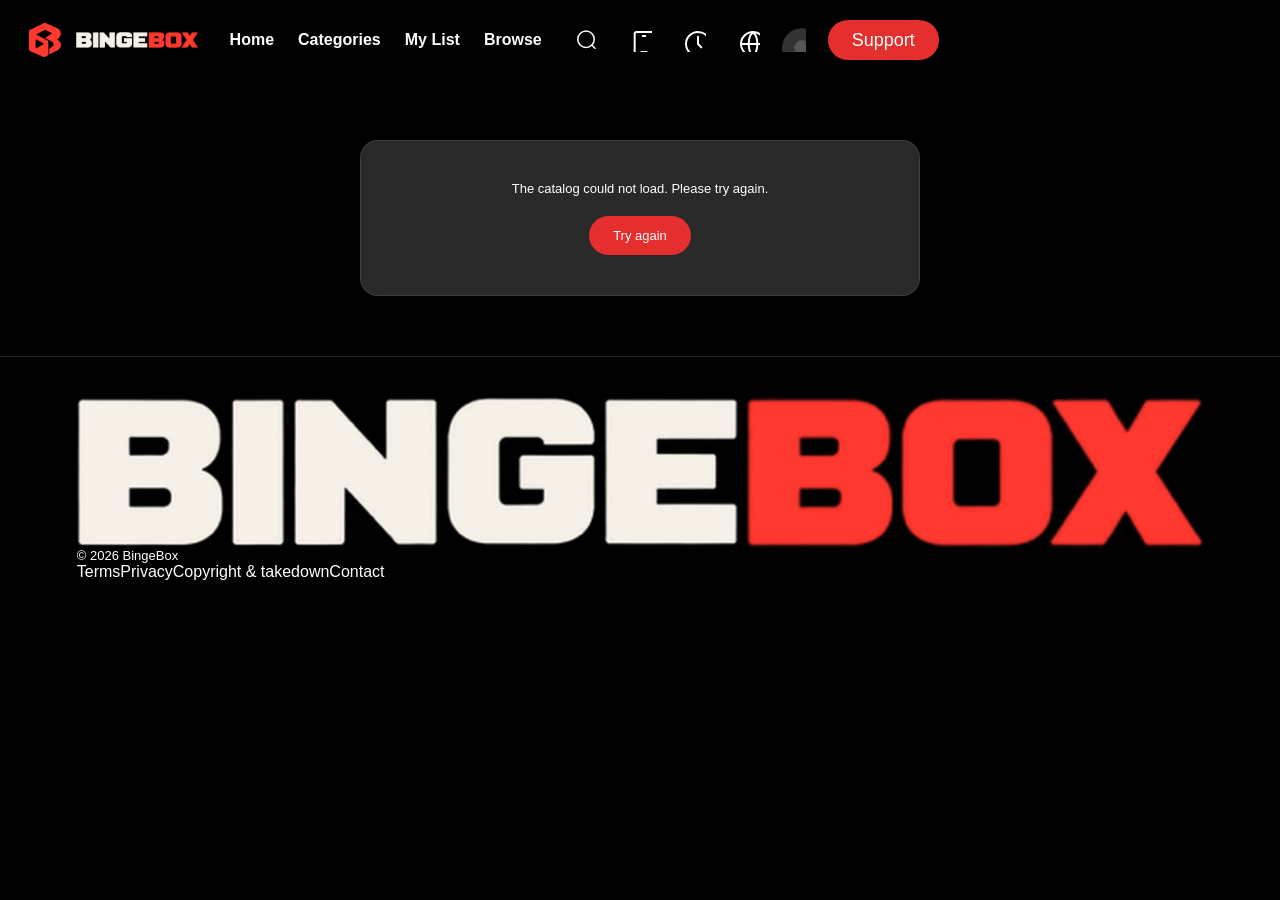
==== commit 7f0f51e2: "Fix desktop first paint and compact hover from visual QA" ====
--- a/index.html
+++ b/index.html
@@ -1,4 +1,4 @@
-<html class="bb-pending" data-rs-theme="dark" lang="en" style="--vh: 636px;"><head><style>body {transition: opacity ease-in 0.2s; } 
+<html class="bb-pending" data-rs-theme="dark" lang="en" style="--vh: 636px;"><head><style id="bb-desktop-first-paint">@media (min-width:768px){[data-capture-node="153"]{display:block!important;min-height:80px!important;height:80px!important}[data-capture-node="154"]{display:flex!important;height:80px!important;min-height:80px!important}}</style><style>body {transition: opacity ease-in 0.2s; } 
 body[unresolved] {opacity: 0; display: block; overflow: hidden; position: relative; } 
 </style><style data-rc-order="prepend" rc-util-key="@ant-design-icons">
 .anticon {
@@ -131,7 +131,7 @@
 .fb_dialog{background:#525252b3;position:absolute;top:-10000px;z-index:10001}.fb_dialog_advanced{border-radius:8px;padding:10px}.fb_dialog_content{background:#fff;color:#373737}.fb_dialog_close_icon{background:url(https://connect.facebook.net/rsrc.php/v4/yq/r/IE9JII6Z1Ys.png) no-repeat scroll 0 0 transparent;cursor:pointer;display:block;height:15px;position:absolute;right:18px;top:17px;width:15px}.fb_dialog_mobile .fb_dialog_close_icon{left:5px;right:auto;top:5px}.fb_dialog_padding{background-color:transparent;position:absolute;width:1px;z-index:-1}.fb_dialog_close_icon:hover{background:url(https://connect.facebook.net/rsrc.php/v4/yq/r/IE9JII6Z1Ys.png) no-repeat scroll 0 -15px transparent}.fb_dialog_close_icon:active{background:url(https://connect.facebook.net/rsrc.php/v4/yq/r/IE9JII6Z1Ys.png) no-repeat scroll 0 -30px transparent}.fb_dialog_iframe{line-height:0}.fb_dialog_content .dialog_title{background:#6d84b4;border:1px solid #365899;color:#fff;font-size:14px;font-weight:700;margin:0}.fb_dialog_content .dialog_title>span{background:url(https://connect.facebook.net/rsrc.php/v4/yd/r/Cou7n-nqK52.gif) no-repeat 5px 50%;float:left;padding:5px 0 7px 26px}body.fb_hidden{height:100%;left:0;margin:0;overflow:visible;position:absolute;top:-10000px;transform:none;width:100%}.fb_dialog.fb_dialog_mobile.loading{background:url(https://connect.facebook.net/rsrc.php/v4/ya/r/3rhSv5V8j3o.gif) #fff no-repeat 50% 50%;min-height:100%;min-width:100%;overflow:hidden;position:absolute;top:0;z-index:10001}.fb_dialog.fb_dialog_mobile.loading.centered{background:none;height:auto;min-height:initial;min-width:initial;width:auto}.fb_dialog.fb_dialog_mobile.loading.centered #fb_dialog_loader_spinner{width:100%}.fb_dialog.fb_dialog_mobile.loading.centered .fb_dialog_content{background:none}.loading.centered #fb_dialog_loader_close{clear:both;color:#fff;display:block;font-size:18px;padding-top:20px}#fb-root #fb_dialog_ipad_overlay{background:#0006;inset:0;min-height:100%;position:absolute;width:100%;z-index:10000}#fb-root #fb_dialog_ipad_overlay.hidden{display:none}.fb_dialog.fb_dialog_mobile.loading iframe{visibility:hidden}.fb_dialog_mobile .fb_dialog_iframe{position:sticky;top:0}.fb_dialog_content .dialog_header{background:linear-gradient(from(#738aba),to(#2c4987));border-bottom:1px solid;border-color:#043b87;box-shadow:#fff 0 1px 1px -1px inset;color:#fff;font:700 14px Helvetica,sans-serif;text-overflow:ellipsis;text-shadow:rgba(0,30,84,.296875) 0px -1px 0px;vertical-align:middle;white-space:nowrap}.fb_dialog_content .dialog_header table{height:43px;width:100%}.fb_dialog_content .dialog_header td.header_left{font-size:12px;padding-left:5px;vertical-align:middle;width:60px}.fb_dialog_content .dialog_header td.header_right{font-size:12px;padding-right:5px;vertical-align:middle;width:60px}.fb_dialog_content .touchable_button{background:linear-gradient(from(#4267B2),to(#2a4887));background-clip:padding-box;border:1px solid #29487d;border-radius:3px;display:inline-block;line-height:18px;margin-top:3px;max-width:85px;padding:4px 12px;position:relative}.fb_dialog_content .dialog_header .touchable_button input{background:none;border:none;color:#fff;font:700 12px Helvetica,sans-serif;margin:2px -12px;padding:2px 6px 3px;text-shadow:rgba(0,30,84,.296875) 0px -1px 0px}.fb_dialog_content .dialog_header .header_center{color:#fff;font-size:16px;font-weight:700;line-height:18px;text-align:center;vertical-align:middle}.fb_dialog_content .dialog_content{background:url(https://connect.facebook.net/rsrc.php/v4/y9/r/jKEcVPZFk-2.gif) no-repeat 50% 50%;border:1px solid #4A4A4A;border-bottom:0;border-top:0;height:150px}.fb_dialog_content .dialog_footer{background:#f5f6f7;border:1px solid #4A4A4A;border-top-color:#ccc;height:40px}#fb_dialog_loader_close{float:left}.fb_dialog.fb_dialog_mobile .fb_dialog_close_icon{visibility:hidden}#fb_dialog_loader_spinner{animation:rotateSpinner 1.2s linear infinite;background-color:transparent;background-image:url(https://connect.facebook.net/rsrc.php/v4/y2/r/onuUJj0tCqE.png);background-position:50% 50%;background-repeat:no-repeat;height:24px;width:24px}@keyframes rotateSpinner{0%{transform:rotate(0)}to{transform:rotate(360deg)}}
 
 .fb_iframe_widget{display:inline-block;position:relative}.fb_iframe_widget span{display:inline-block;position:relative;text-align:justify}.fb_iframe_widget iframe{position:absolute}.fb_iframe_widget_fluid_desktop,.fb_iframe_widget_fluid_desktop span,.fb_iframe_widget_fluid_desktop iframe{max-width:100%}.fb_iframe_widget_fluid_desktop iframe{min-width:220px;position:relative}.fb_iframe_widget_lift{z-index:1}.fb_iframe_widget_fluid{display:inline}.fb_iframe_widget_fluid span{width:100%}
-</style><meta content="2026-09-11T13:25:15.669Z" name="reelshort-clone-source"/><link href="/clone-runtime.css" rel="stylesheet"/><link href="/assets/brand/favicon.svg" rel="icon" type="image/svg+xml"/><link href="/manifest.webmanifest" rel="manifest"/><link href="/bingebox-exact.css" rel="stylesheet"/><link href="/assets/brand/apple-touch-icon.png" rel="apple-touch-icon" sizes="180x180"/><link rel="stylesheet" href="/bingebox-base.css?v=20260920b"><link rel="stylesheet" href="/exact-desktop.css?v=20260921qa"><link rel="stylesheet" href="/bingebox-mobile.css?v=20260921"></head><body data-capture-node="149"><div class="bb-loading-note">Loading BingeBox…</div><div data-capture-node="150" data-reactroot="" id="__next"><div class="min-h-screen flex flex-col bg-black" data-capture-node="151"><div class="sticky top-0 z-100 md:hidden" data-capture-node="152"></div><div class="sticky top-0 z-100 hidden md:block" data-capture-node="153"><header class="nav-glass-transition left-0 top-0 z-999 h-80px min-h-80px w-full flex justify-center text-white before:pointer-events-none before:absolute before:left-0 before:top-0 before:h-120px before:w-full before:content-[''] before:bg-[linear-gradient(180deg,rgba(0,0,0,0.30)_0%,rgba(0,0,0,0)_100%)] before:transition-opacity before:duration-300 before:ease-out nav-sticky-glass before:opacity-0 sticky" data-capture-node="154"><div class="relative z-1 h-full w-full flex items-center justify-between px-2vw" data-capture-node="155"><div class="h-full flex shrink-0 items-center gap-32px xl:gap-48px" data-capture-node="156"><a aria-label="BingeBox home" class="bb-brand-lockup" data-capture-node="157" href="/"><img alt="" class="bb-brand-mark" src="/assets/brand/mark.svg"/><img alt="BingeBox" class="bb-brand-wordmark" src="/assets/brand/wordmark-hd.png"/></a><div class="h-full items-center gap-28px text-18px text-white font-700 leading-normal hidden md:flex md:gap-24px xl:gap-48px" data-capture-node="167"><div data-capture-node="168"><a class="h-full flex cursor-pointer items-center whitespace-nowrap transition-colors duration-200 font-700 text-#E52E2E" data-capture-node="169" href="/">Home</a></div><div data-capture-node="170"><div class="h-full flex cursor-pointer items-center whitespace-nowrap transition-colors duration-200 text-white/95 hover:text-#E52E2E" data-capture-node="171">Categories</div></div><div data-capture-node="172"><a class="h-full flex cursor-pointer items-center whitespace-nowrap transition-colors duration-200 text-white/95 hover:text-#E52E2E" data-capture-node="173" href="#bb-my-list">My List</a></div><a class="h-full cursor-pointer items-center whitespace-nowrap transition-colors duration-200 flex text-white/95 hover:text-#E52E2E" data-capture-node="174" href="/lite">Browse</a></div></div><div class="h-full flex items-center" data-capture-node="175"><div class="h-full flex items-center justify-end gap-16px md:gap-24px xl:gap-32px" data-capture-node="176"><div class="relative h-full flex select-none items-center h-full flex select-none items-center drop-shadow-[0_1px_2px_rgba(0,0,0,0.16)]" data-capture-node="177"><button aria-label="Search" class="h-full flex cursor-pointer items-center justify-center border-0 bg-transparent p-0 text-white drop-shadow-[0_1px_2px_rgba(0,0,0,0.16)] transition-colors hover:text-rsColor" data-capture-node="178" type="button"><svg class="block h-32px w-32px" data-capture-node="179" fill="none" viewbox="0 0 32 32" xmlns="http://www.w3.org/2000/svg"><path d="M16 26c6.075 0 11-4.925 11-11S22.075 4 16 4 5 8.925 5 15s4.925 11 11 11Z" data-capture-node="180" stroke="currentColor" stroke-linejoin="round" stroke-width="2"></path><path d="m24 23 4 4" data-capture-node="181" stroke="currentColor" stroke-linecap="round" stroke-linejoin="round" stroke-width="2"></path></svg></button></div><div class="items-center hidden md:flex h-full drop-shadow-[0_1px_2px_rgba(0,0,0,0.16)]" data-capture-node="182"><div class="relative flex shrink-0 flex-col cursor-pointer items-center justify-center font-500 transition-colors text-white hover:text-rsColor" data-capture-node="183"><svg class="block h-32px w-32px" data-capture-node="184" fill="none" height="32" width="32" xmlns="http://www.w3.org/2000/svg"><path d="M23.18 4H8.82c-1.189 0-2.153.806-2.153 1.8v20.4c0 .994.964 1.8 2.154 1.8H23.18c1.189 0 2.153-.806 2.153-1.8V5.8c0-.994-.964-1.8-2.153-1.8Z" data-capture-node="185" stroke="currentColor" stroke-width="2"></path><path d="M14.667 8h2.666M13.333 24h5.334" data-capture-node="186" stroke="currentColor" stroke-linecap="round" stroke-linejoin="round" stroke-width="2"></path></svg></div></div><button aria-label="History" class="h-32px w-32px shrink-0 cursor-pointer items-center justify-center border-0 bg-transparent p-0 drop-shadow-[0_1px_2px_rgba(0,0,0,0.16)] transition-colors hidden! lg:flex! text-white hover:text-rsColor" data-capture-node="187" type="button"><svg class="block h-32px w-32px" data-capture-node="188" fill="none" height="32" width="32" xmlns="http://www.w3.org/2000/svg"><path d="M16 8.667V16l3.333 3.333" data-capture-node="189" stroke="currentColor" stroke-linecap="round" stroke-linejoin="round" stroke-width="2"></path><path d="M28 16a12 12 0 1 1-24 0 12 12 0 0 1 24 0" data-capture-node="190" stroke="currentColor" stroke-linecap="round" stroke-linejoin="round" stroke-miterlimit="10" stroke-width="2"></path></svg></button><div aria-label="Language: English" class="group cursor-pointer flex gap-4px items-center justify-center transition-colors duration-200 text-white hover:text-rsColor gap-4px" data-capture-node="191" data-testid="language-selector"><span class="relative block h-32px w-32px shrink-0" data-capture-node="192"><svg class="absolute top-0 h-34px w-34px -left-1px" data-capture-node="193" fill="none" height="34" width="34" xmlns="http://www.w3.org/2000/svg"><path d="M17 28c6.627 0 12-5.373 12-12S23.627 4 17 4 5 9.373 5 16s5.373 12 12 12" data-capture-node="194" stroke="currentColor" stroke-linecap="round" stroke-linejoin="round" stroke-width="2"></path><path d="M17 5c.41 0 .878.183 1.386.667.514.489 1.023 1.245 1.471 2.254.896 2.016 1.477 4.872 1.477 8.079 0 3.207-.58 6.063-1.477 8.08-.448 1.009-.957 1.764-1.47 2.253-.51.484-.976.667-1.387.667-.411 0-.878-.183-1.387-.667-.514-.49-1.022-1.244-1.47-2.254-.897-2.016-1.476-4.872-1.476-8.079 0-3.207.58-6.063 1.475-8.08.449-1.008.957-1.764 1.471-2.253C16.122 5.183 16.589 5 17 5Z" data-capture-node="195" stroke="currentColor" stroke-miterlimit="10" stroke-width="2"></path><path d="M5 16h24" data-capture-node="196" stroke="currentColor" stroke-linecap="round" stroke-linejoin="round" stroke-width="2"></path></svg></span><span class="hidden whitespace-nowrap text-18px font-500 lg:block" data-capture-node="197">English</span></div><div class="flex cursor-pointer items-center justify-center" data-capture-node="198"><div class="h-40px w-40px overflow-hidden rounded-full bg-white/15" data-capture-node="199"><a aria-label="avatar" class="block h-40px w-40px" data-capture-node="200" href="/dashboard"><svg aria-hidden="true" class="block h-40px w-40px" data-capture-node="201" fill="none" height="40" width="40" xmlns="http://www.w3.org/2000/svg"><g clip-path="url(#nav_avatar_svg__a)" data-capture-node="202"><circle cx="20" cy="20" data-capture-node="203" fill="#333" r="20"></circle><path d="M20 27.568a7.712 7.712 0 0 1-7.713-7.713 7.712 7.712 0 0 1 7.712-7.712 7.712 7.712 0 0 1 7.713 7.712 7.712 7.712 0 0 1-7.713 7.712m0 2.313c7.1 0 12.856 2.268 12.856 5.063 0 2.796-5.756 5.067-12.857 5.067-7.1 0-12.857-2.268-12.857-5.063 0-2.796 5.757-5.067 12.857-5.067" data-capture-node="204" fill="#555"></path></g><defs data-capture-node="205"><clippath data-capture-node="206" id="nav_avatar_svg__a"><rect data-capture-node="207" fill="#fff" height="40" rx="20" width="40"></rect></clippath></defs></svg></a></div></div><a class="bb-support" data-capture-node="208" href="https://paymongo.page/l/support-bingebox" rel="noopener noreferrer" target="_blank">Support</a></div></div></div></header></div><main class="flex-1" data-capture-node="210"><div class="BasicsSpin_shade___COc4" data-capture-node="211" style="display:none;position:fixed"></div><div class="BasicsSpin_spin__ZMmJP" data-capture-node="212" style="display:none;transform:translate(-50%, -50%) scale(0.6);position:fixed"><div class="BasicsSpin_loading__HeRuZ" data-capture-node="213"></div></div><div class="home_homeContainer__coYDC" data-capture-node="214"><section aria-label="Featured series" class="relative top-0 w-full overflow-hidden bg-black md:min-h-480px -mt-91/vw md:-mt-88px" data-capture-node="215"><div class="w-full pt-[122.667%] md:pt-[33.333%]" data-capture-node="216"></div><div class="absolute inset-0 bg-black" data-capture-node="217"><a aria-hidden="true" class="absolute inset-0 block bg-black transition-opacity duration-600 ease-out cursor-pointer pointer-events-none z-0 opacity-0" data-capture-node="218" href="/episodes/episode-1-the-great-and-powerful-genie-6a5191d8fa9f9f7a09081789-1gv8oeozxn?play_time=1" tabindex="-1"><picture class="contents" data-capture-node="219"><source data-capture-node="220"  type="image/webp"/><img alt="The Great and Powerful Genie" class="absolute inset-0 h-full w-full object-cover object-[67%_center] md:object-center" data-capture-node="221" decoding="async" loading="eager" src="/assets/brand/mark.svg"/></picture><div class="absolute inset-x-0 top-0 from-black/50 to-transparent bg-gradient-to-b h-120/vw md:h-170px" data-capture-node="222"></div><div class="absolute inset-x-0 bottom-0 from-transparent to-black bg-gradient-to-b h-160/vw md:h-2/5" data-capture-node="223"></div><div class="absolute inset-y-0 left-0 w-1/2 from-black/80 to-transparent bg-gradient-to-r hidden md:block" data-capture-node="224"></div><div class="absolute inset-x-0 flex flex-col items-center gap-16/vw px-16/vw md:inset-x-auto md:left-6vw md:right-auto md:bottom-0 md:w-280px md:items-start md:gap-20px md:px-0 lg:w-480px xl:w-544px xl:gap-32px xxl:w-730px xxl:gap-40px bottom-30/vw" data-capture-node="225"><div class="w-full flex flex-col items-center gap-8/vw md:items-start lg:gap-12px md:gap-10px xl:gap-16px xxl:gap-20px" data-capture-node="226"><h2 class="line-clamp-2 w-full break-words text-center text-white/90 font-bold leading-[normal] text-24/vw md:text-left lg:text-32px md:text-28px xl:text-40px xxl:text-48px" data-capture-node="227">The Great and Powerful Genie</h2><div class="max-w-full flex items-center justify-center overflow-hidden gap-6/vw md:justify-start md:gap-8px xxl:gap-10px" data-capture-node="228"><span class="truncate whitespace-nowrap font-medium capitalize backdrop-blur-4px max-w-150/vw px-8/vw py-4/vw rounded-12/vw text-12/vw md:max-w-140px xxl:max-w-200px md:rounded-20px xxl:rounded-26px md:px-12px md:py-5px xxl:px-16px xxl:py-6px md:text-14px xl:text-16px xxl:text-20px md:font-normal" data-capture-node="229" style="background-color:#E52E2EFF;color:#FFFFFFFF">Trending</span><span class="truncate whitespace-nowrap bg-white/15 text-white/90 font-medium capitalize backdrop-blur-4px max-w-150/vw px-8/vw py-4/vw rounded-12/vw text-12/vw md:max-w-140px xxl:max-w-200px md:rounded-20px xxl:rounded-26px md:px-12px md:py-5px xxl:px-16px xxl:py-6px md:text-14px xl:text-16px xxl:text-20px md:font-normal" data-capture-node="230">Male</span></div><div class="hidden md:block" data-capture-node="231"><p class="line-clamp-2 text-14px text-white/70 leading-normal xl:text-16px xxl:text-20px" data-capture-node="232">Elijah Baran is a genie in a magic lamp who can grant three wishes. After thousands of years, a billionaire uses his last wish to grant Elijah freedom, but on one condition, Elijah must marry his granddaughter, Christine, for five years! To fulfill the wish, Elijah transforms into a human, marries Christine, and secretly helps her become a successful CEO. However, Christine ignores and constantly belittles him during their marriage. When the five years are almost up, Elijah starts to realize that Christine might never truly love him. He decides to divorce her.</p></div></div><span class="flex items-center justify-center bg-white text-black font-bold capitalize h-40/vw rounded-20/vw text-16/vw w-168/vw lg:h-56px lg:w-220px md:h-48px md:w-200px xl:h-64px xl:w-260px xxl:h-80px xxl:w-347px lg:rounded-28px md:rounded-24px xl:rounded-32px xxl:rounded-40px md:text-18px xl:text-24px md:transition-colors md:duration-200 md:ease-out md:hover:bg-#E52E2E md:hover:text-white/90" data-capture-node="233"><span class="anticon mr-4/vw text-16/vw md:mr-8px xxl:mr-12px md:text-20px xl:text-24px xxl:text-32px" data-capture-node="234" role="img"><svg aria-hidden="true" class="" data-capture-node="235" fill="currentColor" focusable="false" height="1em" viewbox="0 0 24 24" width="1em" xmlns="http://www.w3.org/2000/svg"><path d="M4.488 7.04c.817-4.063 2.618-4.91 6.539-3.218a31.933 31.933 0 0 1 7.617 4.624c3.141 2.58 3.141 4.423 0 7.003a31.936 31.936 0 0 1-7.617 4.624c-3.92 1.692-5.722.845-6.54-3.218a24.93 24.93 0 0 1 0-9.815" data-capture-node="236" fill="currentColor" fill-opacity="0.9"></path></svg></span>Play</span></div></a><a aria-hidden="true" class="absolute inset-0 block bg-black transition-opacity duration-600 ease-out cursor-pointer pointer-events-none z-0 opacity-0" data-capture-node="237" href="/episodes/episode-1-abandoned-pawn-unrivaled-dragon-king-6a72f122a2ed0db5070b250d-xcr0pe9q2w?play_time=1" tabindex="-1"><picture class="contents" data-capture-node="238"><source data-capture-node="239"  type="image/webp"/><img alt="Abandoned Pawn, Unrivaled Dragon King" class="absolute inset-0 h-full w-full object-cover object-[67%_center] md:object-center" data-capture-node="240" decoding="async" loading="lazy" src="/assets/brand/mark.svg"/></picture><div class="absolute inset-x-0 top-0 from-black/50 to-transparent bg-gradient-to-b h-120/vw md:h-170px" data-capture-node="241"></div><div class="absolute inset-x-0 bottom-0 from-transparent to-black bg-gradient-to-b h-160/vw md:h-2/5" data-capture-node="242"></div><div class="absolute inset-y-0 left-0 w-1/2 from-black/80 to-transparent bg-gradient-to-r hidden md:block" data-capture-node="243"></div><div class="absolute inset-x-0 flex flex-col items-center gap-16/vw px-16/vw md:inset-x-auto md:left-6vw md:right-auto md:bottom-0 md:w-280px md:items-start md:gap-20px md:px-0 lg:w-480px xl:w-544px xl:gap-32px xxl:w-730px xxl:gap-40px bottom-30/vw" data-capture-node="244"><div class="w-full flex flex-col items-center gap-8/vw md:items-start lg:gap-12px md:gap-10px xl:gap-16px xxl:gap-20px" data-capture-node="245"><h2 class="line-clamp-2 w-full break-words text-center text-white/90 font-bold leading-[normal] text-24/vw md:text-left lg:text-32px md:text-28px xl:text-40px xxl:text-48px" data-capture-node="246">Abandoned Pawn, Unrivaled Dragon King</h2><div class="max-w-full flex items-center justify-center overflow-hidden gap-6/vw md:justify-start md:gap-8px xxl:gap-10px" data-capture-node="247"><span class="truncate whitespace-nowrap font-medium capitalize backdrop-blur-4px max-w-150/vw px-8/vw py-4/vw rounded-12/vw text-12/vw md:max-w-140px xxl:max-w-200px md:rounded-20px xxl:rounded-26px md:px-12px md:py-5px xxl:px-16px xxl:py-6px md:text-14px xl:text-16px xxl:text-20px md:font-normal" data-capture-node="248" style="background-color:#E52E2EFF;color:#FFFFFFFF">Trending</span><span class="truncate whitespace-nowrap bg-white/15 text-white/90 font-medium capitalize backdrop-blur-4px max-w-150/vw px-8/vw py-4/vw rounded-12/vw text-12/vw md:max-w-140px xxl:max-w-200px md:rounded-20px xxl:rounded-26px md:px-12px md:py-5px xxl:px-16px xxl:py-6px md:text-14px xl:text-16px xxl:text-20px md:font-normal" data-capture-node="249">Male</span></div><div class="hidden md:block" data-capture-node="250"><p class="line-clamp-2 text-14px text-white/70 leading-normal xl:text-16px xxl:text-20px" data-capture-node="251">Owen — discarded heir of the Hull family, the one and only disciple of the master of the Dragon Knight Sanctum. He awakens the Ten Dragon God Marks and forges a soul-deep bond with Akura, bearer of the ancient Golden Dragon bloodline.
+</style><meta content="2026-09-11T13:25:15.669Z" name="reelshort-clone-source"/><link href="/clone-runtime.css" rel="stylesheet"/><link href="/assets/brand/favicon.svg" rel="icon" type="image/svg+xml"/><link href="/manifest.webmanifest" rel="manifest"/><link href="/bingebox-exact.css" rel="stylesheet"/><link href="/assets/brand/apple-touch-icon.png" rel="apple-touch-icon" sizes="180x180"/><link rel="stylesheet" href="/bingebox-base.css?v=20260920b"><link rel="stylesheet" href="/exact-desktop.css?v=20260921videoqa"><link rel="stylesheet" href="/bingebox-mobile.css?v=20260921"></head><body data-capture-node="149"><div class="bb-loading-note">Loading BingeBox…</div><div data-capture-node="150" data-reactroot="" id="__next"><div class="min-h-screen flex flex-col bg-black" data-capture-node="151"><div class="sticky top-0 z-100 md:hidden" data-capture-node="152"></div><div class="sticky top-0 z-100 hidden md:block" data-capture-node="153"><header class="nav-glass-transition left-0 top-0 z-999 h-80px min-h-80px w-full flex justify-center text-white before:pointer-events-none before:absolute before:left-0 before:top-0 before:h-120px before:w-full before:content-[''] before:bg-[linear-gradient(180deg,rgba(0,0,0,0.30)_0%,rgba(0,0,0,0)_100%)] before:transition-opacity before:duration-300 before:ease-out nav-sticky-glass before:opacity-0 sticky" data-capture-node="154"><div class="relative z-1 h-full w-full flex items-center justify-between px-2vw" data-capture-node="155"><div class="h-full flex shrink-0 items-center gap-32px xl:gap-48px" data-capture-node="156"><a aria-label="BingeBox home" class="bb-brand-lockup" data-capture-node="157" href="/"><img alt="" class="bb-brand-mark" src="/assets/brand/mark.svg"/><img alt="BingeBox" class="bb-brand-wordmark" src="/assets/brand/wordmark-hd.png"/></a><div class="h-full items-center gap-28px text-18px text-white font-700 leading-normal hidden md:flex md:gap-24px xl:gap-48px" data-capture-node="167"><div data-capture-node="168"><a class="h-full flex cursor-pointer items-center whitespace-nowrap transition-colors duration-200 font-700 text-#E52E2E" data-capture-node="169" href="/">Home</a></div><div data-capture-node="170"><div class="h-full flex cursor-pointer items-center whitespace-nowrap transition-colors duration-200 text-white/95 hover:text-#E52E2E" data-capture-node="171">Categories</div></div><div data-capture-node="172"><a class="h-full flex cursor-pointer items-center whitespace-nowrap transition-colors duration-200 text-white/95 hover:text-#E52E2E" data-capture-node="173" href="#bb-my-list">My List</a></div><a class="h-full cursor-pointer items-center whitespace-nowrap transition-colors duration-200 flex text-white/95 hover:text-#E52E2E" data-capture-node="174" href="/lite">Browse</a></div></div><div class="h-full flex items-center" data-capture-node="175"><div class="h-full flex items-center justify-end gap-16px md:gap-24px xl:gap-32px" data-capture-node="176"><div class="relative h-full flex select-none items-center h-full flex select-none items-center drop-shadow-[0_1px_2px_rgba(0,0,0,0.16)]" data-capture-node="177"><button aria-label="Search" class="h-full flex cursor-pointer items-center justify-center border-0 bg-transparent p-0 text-white drop-shadow-[0_1px_2px_rgba(0,0,0,0.16)] transition-colors hover:text-rsColor" data-capture-node="178" type="button"><svg class="block h-32px w-32px" data-capture-node="179" fill="none" viewbox="0 0 32 32" xmlns="http://www.w3.org/2000/svg"><path d="M16 26c6.075 0 11-4.925 11-11S22.075 4 16 4 5 8.925 5 15s4.925 11 11 11Z" data-capture-node="180" stroke="currentColor" stroke-linejoin="round" stroke-width="2"></path><path d="m24 23 4 4" data-capture-node="181" stroke="currentColor" stroke-linecap="round" stroke-linejoin="round" stroke-width="2"></path></svg></button></div><div class="items-center hidden md:flex h-full drop-shadow-[0_1px_2px_rgba(0,0,0,0.16)]" data-capture-node="182"><div class="relative flex shrink-0 flex-col cursor-pointer items-center justify-center font-500 transition-colors text-white hover:text-rsColor" data-capture-node="183"><svg class="block h-32px w-32px" data-capture-node="184" fill="none" height="32" width="32" xmlns="http://www.w3.org/2000/svg"><path d="M23.18 4H8.82c-1.189 0-2.153.806-2.153 1.8v20.4c0 .994.964 1.8 2.154 1.8H23.18c1.189 0 2.153-.806 2.153-1.8V5.8c0-.994-.964-1.8-2.153-1.8Z" data-capture-node="185" stroke="currentColor" stroke-width="2"></path><path d="M14.667 8h2.666M13.333 24h5.334" data-capture-node="186" stroke="currentColor" stroke-linecap="round" stroke-linejoin="round" stroke-width="2"></path></svg></div></div><button aria-label="History" class="h-32px w-32px shrink-0 cursor-pointer items-center justify-center border-0 bg-transparent p-0 drop-shadow-[0_1px_2px_rgba(0,0,0,0.16)] transition-colors hidden! lg:flex! text-white hover:text-rsColor" data-capture-node="187" type="button"><svg class="block h-32px w-32px" data-capture-node="188" fill="none" height="32" width="32" xmlns="http://www.w3.org/2000/svg"><path d="M16 8.667V16l3.333 3.333" data-capture-node="189" stroke="currentColor" stroke-linecap="round" stroke-linejoin="round" stroke-width="2"></path><path d="M28 16a12 12 0 1 1-24 0 12 12 0 0 1 24 0" data-capture-node="190" stroke="currentColor" stroke-linecap="round" stroke-linejoin="round" stroke-miterlimit="10" stroke-width="2"></path></svg></button><div aria-label="Language: English" class="group cursor-pointer flex gap-4px items-center justify-center transition-colors duration-200 text-white hover:text-rsColor gap-4px" data-capture-node="191" data-testid="language-selector"><span class="relative block h-32px w-32px shrink-0" data-capture-node="192"><svg class="absolute top-0 h-34px w-34px -left-1px" data-capture-node="193" fill="none" height="34" width="34" xmlns="http://www.w3.org/2000/svg"><path d="M17 28c6.627 0 12-5.373 12-12S23.627 4 17 4 5 9.373 5 16s5.373 12 12 12" data-capture-node="194" stroke="currentColor" stroke-linecap="round" stroke-linejoin="round" stroke-width="2"></path><path d="M17 5c.41 0 .878.183 1.386.667.514.489 1.023 1.245 1.471 2.254.896 2.016 1.477 4.872 1.477 8.079 0 3.207-.58 6.063-1.477 8.08-.448 1.009-.957 1.764-1.47 2.253-.51.484-.976.667-1.387.667-.411 0-.878-.183-1.387-.667-.514-.49-1.022-1.244-1.47-2.254-.897-2.016-1.476-4.872-1.476-8.079 0-3.207.58-6.063 1.475-8.08.449-1.008.957-1.764 1.471-2.253C16.122 5.183 16.589 5 17 5Z" data-capture-node="195" stroke="currentColor" stroke-miterlimit="10" stroke-width="2"></path><path d="M5 16h24" data-capture-node="196" stroke="currentColor" stroke-linecap="round" stroke-linejoin="round" stroke-width="2"></path></svg></span><span class="hidden whitespace-nowrap text-18px font-500 lg:block" data-capture-node="197">English</span></div><div class="flex cursor-pointer items-center justify-center" data-capture-node="198"><div class="h-40px w-40px overflow-hidden rounded-full bg-white/15" data-capture-node="199"><a aria-label="avatar" class="block h-40px w-40px" data-capture-node="200" href="/dashboard"><svg aria-hidden="true" class="block h-40px w-40px" data-capture-node="201" fill="none" height="40" width="40" xmlns="http://www.w3.org/2000/svg"><g clip-path="url(#nav_avatar_svg__a)" data-capture-node="202"><circle cx="20" cy="20" data-capture-node="203" fill="#333" r="20"></circle><path d="M20 27.568a7.712 7.712 0 0 1-7.713-7.713 7.712 7.712 0 0 1 7.712-7.712 7.712 7.712 0 0 1 7.713 7.712 7.712 7.712 0 0 1-7.713 7.712m0 2.313c7.1 0 12.856 2.268 12.856 5.063 0 2.796-5.756 5.067-12.857 5.067-7.1 0-12.857-2.268-12.857-5.063 0-2.796 5.757-5.067 12.857-5.067" data-capture-node="204" fill="#555"></path></g><defs data-capture-node="205"><clippath data-capture-node="206" id="nav_avatar_svg__a"><rect data-capture-node="207" fill="#fff" height="40" rx="20" width="40"></rect></clippath></defs></svg></a></div></div><a class="bb-support" data-capture-node="208" href="https://paymongo.page/l/support-bingebox" rel="noopener noreferrer" target="_blank">Support</a></div></div></div></header></div><main class="flex-1" data-capture-node="210"><div class="BasicsSpin_shade___COc4" data-capture-node="211" style="display:none;position:fixed"></div><div class="BasicsSpin_spin__ZMmJP" data-capture-node="212" style="display:none;transform:translate(-50%, -50%) scale(0.6);position:fixed"><div class="BasicsSpin_loading__HeRuZ" data-capture-node="213"></div></div><div class="home_homeContainer__coYDC" data-capture-node="214"><section aria-label="Featured series" class="relative top-0 w-full overflow-hidden bg-black md:min-h-480px -mt-91/vw md:-mt-88px" data-capture-node="215"><div class="w-full pt-[122.667%] md:pt-[33.333%]" data-capture-node="216"></div><div class="absolute inset-0 bg-black" data-capture-node="217"><a aria-hidden="true" class="absolute inset-0 block bg-black transition-opacity duration-600 ease-out cursor-pointer pointer-events-none z-0 opacity-0" data-capture-node="218" href="/episodes/episode-1-the-great-and-powerful-genie-6a5191d8fa9f9f7a09081789-1gv8oeozxn?play_time=1" tabindex="-1"><picture class="contents" data-capture-node="219"><source data-capture-node="220"  type="image/webp"/><img alt="The Great and Powerful Genie" class="absolute inset-0 h-full w-full object-cover object-[67%_center] md:object-center" data-capture-node="221" decoding="async" loading="eager" src="/assets/brand/mark.svg"/></picture><div class="absolute inset-x-0 top-0 from-black/50 to-transparent bg-gradient-to-b h-120/vw md:h-170px" data-capture-node="222"></div><div class="absolute inset-x-0 bottom-0 from-transparent to-black bg-gradient-to-b h-160/vw md:h-2/5" data-capture-node="223"></div><div class="absolute inset-y-0 left-0 w-1/2 from-black/80 to-transparent bg-gradient-to-r hidden md:block" data-capture-node="224"></div><div class="absolute inset-x-0 flex flex-col items-center gap-16/vw px-16/vw md:inset-x-auto md:left-6vw md:right-auto md:bottom-0 md:w-280px md:items-start md:gap-20px md:px-0 lg:w-480px xl:w-544px xl:gap-32px xxl:w-730px xxl:gap-40px bottom-30/vw" data-capture-node="225"><div class="w-full flex flex-col items-center gap-8/vw md:items-start lg:gap-12px md:gap-10px xl:gap-16px xxl:gap-20px" data-capture-node="226"><h2 class="line-clamp-2 w-full break-words text-center text-white/90 font-bold leading-[normal] text-24/vw md:text-left lg:text-32px md:text-28px xl:text-40px xxl:text-48px" data-capture-node="227">The Great and Powerful Genie</h2><div class="max-w-full flex items-center justify-center overflow-hidden gap-6/vw md:justify-start md:gap-8px xxl:gap-10px" data-capture-node="228"><span class="truncate whitespace-nowrap font-medium capitalize backdrop-blur-4px max-w-150/vw px-8/vw py-4/vw rounded-12/vw text-12/vw md:max-w-140px xxl:max-w-200px md:rounded-20px xxl:rounded-26px md:px-12px md:py-5px xxl:px-16px xxl:py-6px md:text-14px xl:text-16px xxl:text-20px md:font-normal" data-capture-node="229" style="background-color:#E52E2EFF;color:#FFFFFFFF">Trending</span><span class="truncate whitespace-nowrap bg-white/15 text-white/90 font-medium capitalize backdrop-blur-4px max-w-150/vw px-8/vw py-4/vw rounded-12/vw text-12/vw md:max-w-140px xxl:max-w-200px md:rounded-20px xxl:rounded-26px md:px-12px md:py-5px xxl:px-16px xxl:py-6px md:text-14px xl:text-16px xxl:text-20px md:font-normal" data-capture-node="230">Male</span></div><div class="hidden md:block" data-capture-node="231"><p class="line-clamp-2 text-14px text-white/70 leading-normal xl:text-16px xxl:text-20px" data-capture-node="232">Elijah Baran is a genie in a magic lamp who can grant three wishes. After thousands of years, a billionaire uses his last wish to grant Elijah freedom, but on one condition, Elijah must marry his granddaughter, Christine, for five years! To fulfill the wish, Elijah transforms into a human, marries Christine, and secretly helps her become a successful CEO. However, Christine ignores and constantly belittles him during their marriage. When the five years are almost up, Elijah starts to realize that Christine might never truly love him. He decides to divorce her.</p></div></div><span class="flex items-center justify-center bg-white text-black font-bold capitalize h-40/vw rounded-20/vw text-16/vw w-168/vw lg:h-56px lg:w-220px md:h-48px md:w-200px xl:h-64px xl:w-260px xxl:h-80px xxl:w-347px lg:rounded-28px md:rounded-24px xl:rounded-32px xxl:rounded-40px md:text-18px xl:text-24px md:transition-colors md:duration-200 md:ease-out md:hover:bg-#E52E2E md:hover:text-white/90" data-capture-node="233"><span class="anticon mr-4/vw text-16/vw md:mr-8px xxl:mr-12px md:text-20px xl:text-24px xxl:text-32px" data-capture-node="234" role="img"><svg aria-hidden="true" class="" data-capture-node="235" fill="currentColor" focusable="false" height="1em" viewbox="0 0 24 24" width="1em" xmlns="http://www.w3.org/2000/svg"><path d="M4.488 7.04c.817-4.063 2.618-4.91 6.539-3.218a31.933 31.933 0 0 1 7.617 4.624c3.141 2.58 3.141 4.423 0 7.003a31.936 31.936 0 0 1-7.617 4.624c-3.92 1.692-5.722.845-6.54-3.218a24.93 24.93 0 0 1 0-9.815" data-capture-node="236" fill="currentColor" fill-opacity="0.9"></path></svg></span>Play</span></div></a><a aria-hidden="true" class="absolute inset-0 block bg-black transition-opacity duration-600 ease-out cursor-pointer pointer-events-none z-0 opacity-0" data-capture-node="237" href="/episodes/episode-1-abandoned-pawn-unrivaled-dragon-king-6a72f122a2ed0db5070b250d-xcr0pe9q2w?play_time=1" tabindex="-1"><picture class="contents" data-capture-node="238"><source data-capture-node="239"  type="image/webp"/><img alt="Abandoned Pawn, Unrivaled Dragon King" class="absolute inset-0 h-full w-full object-cover object-[67%_center] md:object-center" data-capture-node="240" decoding="async" loading="lazy" src="/assets/brand/mark.svg"/></picture><div class="absolute inset-x-0 top-0 from-black/50 to-transparent bg-gradient-to-b h-120/vw md:h-170px" data-capture-node="241"></div><div class="absolute inset-x-0 bottom-0 from-transparent to-black bg-gradient-to-b h-160/vw md:h-2/5" data-capture-node="242"></div><div class="absolute inset-y-0 left-0 w-1/2 from-black/80 to-transparent bg-gradient-to-r hidden md:block" data-capture-node="243"></div><div class="absolute inset-x-0 flex flex-col items-center gap-16/vw px-16/vw md:inset-x-auto md:left-6vw md:right-auto md:bottom-0 md:w-280px md:items-start md:gap-20px md:px-0 lg:w-480px xl:w-544px xl:gap-32px xxl:w-730px xxl:gap-40px bottom-30/vw" data-capture-node="244"><div class="w-full flex flex-col items-center gap-8/vw md:items-start lg:gap-12px md:gap-10px xl:gap-16px xxl:gap-20px" data-capture-node="245"><h2 class="line-clamp-2 w-full break-words text-center text-white/90 font-bold leading-[normal] text-24/vw md:text-left lg:text-32px md:text-28px xl:text-40px xxl:text-48px" data-capture-node="246">Abandoned Pawn, Unrivaled Dragon King</h2><div class="max-w-full flex items-center justify-center overflow-hidden gap-6/vw md:justify-start md:gap-8px xxl:gap-10px" data-capture-node="247"><span class="truncate whitespace-nowrap font-medium capitalize backdrop-blur-4px max-w-150/vw px-8/vw py-4/vw rounded-12/vw text-12/vw md:max-w-140px xxl:max-w-200px md:rounded-20px xxl:rounded-26px md:px-12px md:py-5px xxl:px-16px xxl:py-6px md:text-14px xl:text-16px xxl:text-20px md:font-normal" data-capture-node="248" style="background-color:#E52E2EFF;color:#FFFFFFFF">Trending</span><span class="truncate whitespace-nowrap bg-white/15 text-white/90 font-medium capitalize backdrop-blur-4px max-w-150/vw px-8/vw py-4/vw rounded-12/vw text-12/vw md:max-w-140px xxl:max-w-200px md:rounded-20px xxl:rounded-26px md:px-12px md:py-5px xxl:px-16px xxl:py-6px md:text-14px xl:text-16px xxl:text-20px md:font-normal" data-capture-node="249">Male</span></div><div class="hidden md:block" data-capture-node="250"><p class="line-clamp-2 text-14px text-white/70 leading-normal xl:text-16px xxl:text-20px" data-capture-node="251">Owen — discarded heir of the Hull family, the one and only disciple of the master of the Dragon Knight Sanctum. He awakens the Ten Dragon God Marks and forges a soul-deep bond with Akura, bearer of the ancient Golden Dragon bloodline.
 Betrayed by his own family, stripped of his name, and tormented by the very Sanctum that should have been his home — when the buried truth finally breaks free, the outcast of old rises in the full wrath of a Dragon God and grinds every last humiliation to dust.
 From that moment on, the young dragonlord sets forth across the land with his dragon at his side, and the entire continent shudders as the sky itself begins to change.</p></div></div><span class="flex items-center justify-center bg-white text-black font-bold capitalize h-40/vw rounded-20/vw text-16/vw w-168/vw lg:h-56px lg:w-220px md:h-48px md:w-200px xl:h-64px xl:w-260px xxl:h-80px xxl:w-347px lg:rounded-28px md:rounded-24px xl:rounded-32px xxl:rounded-40px md:text-18px xl:text-24px md:transition-colors md:duration-200 md:ease-out md:hover:bg-#E52E2E md:hover:text-white/90" data-capture-node="252"><span class="anticon mr-4/vw text-16/vw md:mr-8px xxl:mr-12px md:text-20px xl:text-24px xxl:text-32px" data-capture-node="253" role="img"><svg aria-hidden="true" class="" data-capture-node="254" fill="currentColor" focusable="false" height="1em" viewbox="0 0 24 24" width="1em" xmlns="http://www.w3.org/2000/svg"><path d="M4.488 7.04c.817-4.063 2.618-4.91 6.539-3.218a31.933 31.933 0 0 1 7.617 4.624c3.141 2.58 3.141 4.423 0 7.003a31.936 31.936 0 0 1-7.617 4.624c-3.92 1.692-5.722.845-6.54-3.218a24.93 24.93 0 0 1 0-9.815" data-capture-node="255" fill="currentColor" fill-opacity="0.9"></path></svg></span>Play</span></div></a><a aria-hidden="false" class="absolute inset-0 block bg-black transition-opacity duration-600 ease-out cursor-pointer z-1 opacity-100" data-capture-node="256" href="/episodes/episode-1-in-bed-with-my-brother-in-law-6a8bafb465f5c507d0050da9-gwhc3a1j0q?play_time=1"><picture class="contents" data-capture-node="257"><source data-capture-node="258"  type="image/webp"/><img alt="In Bed with My Brother-in-Law" class="absolute inset-0 h-full w-full object-cover object-[67%_center] md:object-center" data-capture-node="259" decoding="async" loading="lazy" src="/assets/brand/mark.svg"/></picture><div class="absolute inset-x-0 top-0 from-black/50 to-transparent bg-gradient-to-b h-120/vw md:h-170px" data-capture-node="260"></div><div class="absolute inset-x-0 bottom-0 from-transparent to-black bg-gradient-to-b h-160/vw md:h-2/5" data-capture-node="261"></div><div class="absolute inset-y-0 left-0 w-1/2 from-black/80 to-transparent bg-gradient-to-r hidden md:block" data-capture-node="262"></div><div class="absolute inset-x-0 flex flex-col items-center gap-16/vw px-16/vw md:inset-x-auto md:left-6vw md:right-auto md:bottom-0 md:w-280px md:items-start md:gap-20px md:px-0 lg:w-480px xl:w-544px xl:gap-32px xxl:w-730px xxl:gap-40px bottom-30/vw" data-capture-node="263"><div class="w-full flex flex-col items-center gap-8/vw md:items-start lg:gap-12px md:gap-10px xl:gap-16px xxl:gap-20px" data-capture-node="264"><h2 class="line-clamp-2 w-full break-words text-center text-white/90 font-bold leading-[normal] text-24/vw md:text-left lg:text-32px md:text-28px xl:text-40px xxl:text-48px" data-capture-node="265">In Bed with My Brother-in-Law</h2><div class="max-w-full flex items-center justify-center overflow-hidden gap-6/vw md:justify-start md:gap-8px xxl:gap-10px" data-capture-node="266"><span class="truncate whitespace-nowrap font-medium capitalize backdrop-blur-4px max-w-150/vw px-8/vw py-4/vw rounded-12/vw text-12/vw md:max-w-140px xxl:max-w-200px md:rounded-20px xxl:rounded-26px md:px-12px md:py-5px xxl:px-16px xxl:py-6px md:text-14px xl:text-16px xxl:text-20px md:font-normal" data-capture-node="267" style="background-color:#E52E2EFF;color:#FFFFFFFF">Trending</span><span class="truncate whitespace-nowrap bg-white/15 text-white/90 font-medium capitalize backdrop-blur-4px max-w-150/vw px-8/vw py-4/vw rounded-12/vw text-12/vw md:max-w-140px xxl:max-w-200px md:rounded-20px xxl:rounded-26px md:px-12px md:py-5px xxl:px-16px xxl:py-6px md:text-14px xl:text-16px xxl:text-20px md:font-normal" data-capture-node="268">Heiress/Socialite</span></div><div class="hidden md:block" data-capture-node="269"><p class="line-clamp-2 text-14px text-white/70 leading-normal xl:text-16px xxl:text-20px" data-capture-node="270">Bella's arranged marriage becomes a nightmare when she catches her fiancé cheating. Seeking revenge, she sleeps with a stranger, unwittingly bedding her fiancé's powerful mafia boss brother, Damian Gotti. Forced back into the Gotti family, Bella faces dangerous secrets and forbidden desires. Damian relentlessly pursues her under his brother's nose. Eventually, Damian exposes his brother's crimes, saves Bella, and they unite to defend their mafia throne.</p></div></div><span class="flex items-center justify-center bg-white text-black font-bold capitalize h-40/vw rounded-20/vw text-16/vw w-168/vw lg:h-56px lg:w-220px md:h-48px md:w-200px xl:h-64px xl:w-260px xxl:h-80px xxl:w-347px lg:rounded-28px md:rounded-24px xl:rounded-32px xxl:rounded-40px md:text-18px xl:text-24px md:transition-colors md:duration-200 md:ease-out md:hover:bg-#E52E2E md:hover:text-white/90" data-capture-node="271"><span class="anticon mr-4/vw text-16/vw md:mr-8px xxl:mr-12px md:text-20px xl:text-24px xxl:text-32px" data-capture-node="272" role="img"><svg aria-hidden="true" class="" data-capture-node="273" fill="currentColor" focusable="false" height="1em" viewbox="0 0 24 24" width="1em" xmlns="http://www.w3.org/2000/svg"><path d="M4.488 7.04c.817-4.063 2.618-4.91 6.539-3.218a31.933 31.933 0 0 1 7.617 4.624c3.141 2.58 3.141 4.423 0 7.003a31.936 31.936 0 0 1-7.617 4.624c-3.92 1.692-5.722.845-6.54-3.218a24.93 24.93 0 0 1 0-9.815" data-capture-node="274" fill="currentColor" fill-opacity="0.9"></path></svg></span>Play</span></div></a><a aria-hidden="true" class="absolute inset-0 block bg-black transition-opacity duration-600 ease-out cursor-pointer pointer-events-none z-0 opacity-0" data-capture-node="275" href="/episodes/episode-1-the-alpha-princess-is-gone-for-good-6a850fc824d230ed1b0b190d-btlqaad8xi?play_time=1" tabindex="-1"><picture class="contents" data-capture-node="276"><source data-capture-node="277"  type="image/webp"/><img alt="The Alpha Princess Is Gone for Good" class="absolute inset-0 h-full w-full object-cover object-[67%_center] md:object-center" data-capture-node="278" decoding="async" loading="lazy" src="/assets/brand/mark.svg"/></picture><div class="absolute inset-x-0 top-0 from-black/50 to-transparent bg-gradient-to-b h-120/vw md:h-170px" data-capture-node="279"></div><div class="absolute inset-x-0 bottom-0 from-transparent to-black bg-gradient-to-b h-160/vw md:h-2/5" data-capture-node="280"></div><div class="absolute inset-y-0 left-0 w-1/2 from-black/80 to-transparent bg-gradient-to-r hidden md:block" data-capture-node="281"></div><div class="absolute inset-x-0 flex flex-col items-center gap-16/vw px-16/vw md:inset-x-auto md:left-6vw md:right-auto md:bottom-0 md:w-280px md:items-start md:gap-20px md:px-0 lg:w-480px xl:w-544px xl:gap-32px xxl:w-730px xxl:gap-40px bottom-30/vw" data-capture-node="282"><div class="w-full flex flex-col items-center gap-8/vw md:items-start lg:gap-12px md:gap-10px xl:gap-16px xxl:gap-20px" data-capture-node="283"><h2 class="line-clamp-2 w-full break-words text-center text-white/90 font-bold leading-[normal] text-24/vw md:text-left lg:text-32px md:text-28px xl:text-40px xxl:text-48px" data-capture-node="284">The Alpha Princess Is Gone for Good</h2><div class="max-w-full flex items-center justify-center overflow-hidden gap-6/vw md:justify-start md:gap-8px xxl:gap-10px" data-capture-node="285"><span class="truncate whitespace-nowrap font-medium capitalize backdrop-blur-4px max-w-150/vw px-8/vw py-4/vw rounded-12/vw text-12/vw md:max-w-140px xxl:max-w-200px md:rounded-20px xxl:rounded-26px md:px-12px md:py-5px xxl:px-16px xxl:py-6px md:text-14px xl:text-16px xxl:text-20px md:font-normal" data-capture-node="286" style="background-color:#E52E2EFF;color:#FFFFFFFF">Trending</span><span class="truncate whitespace-nowrap bg-white/15 text-white/90 font-medium capitalize backdrop-blur-4px max-w-150/vw px-8/vw py-4/vw rounded-12/vw text-12/vw md:max-w-140px xxl:max-w-200px md:rounded-20px xxl:rounded-26px md:px-12px md:py-5px xxl:px-16px xxl:py-6px md:text-14px xl:text-16px xxl:text-20px md:font-normal" data-capture-node="287">Heiress/Socialite</span></div><div class="hidden md:block" data-capture-node="288"><p class="line-clamp-2 text-14px text-white/70 leading-normal xl:text-16px xxl:text-20px" data-capture-node="289">Pampered real alpha princess Evie is framed and sent to the ruthless Werewolf Military Academy by her own family. They believe she is living comfortably, completely unaware that under the fake alpha princess's orders, Evie suffers brutal abuse. Three years later, she returns, broken inside, yet her family still views her as a spoiled brat. It is only when her father strikes her and her prosthetic limb falls off that they finally realize the horrifying truth...</p></div></div><span class="flex items-center justify-center bg-white text-black font-bold capitalize h-40/vw rounded-20/vw text-16/vw w-168/vw lg:h-56px lg:w-220px md:h-48px md:w-200px xl:h-64px xl:w-260px xxl:h-80px xxl:w-347px lg:rounded-28px md:rounded-24px xl:rounded-32px xxl:rounded-40px md:text-18px xl:text-24px md:transition-colors md:duration-200 md:ease-out md:hover:bg-#E52E2E md:hover:text-white/90" data-capture-node="290"><span class="anticon mr-4/vw text-16/vw md:mr-8px xxl:mr-12px md:text-20px xl:text-24px xxl:text-32px" data-capture-node="291" role="img"><svg aria-hidden="true" class="" data-capture-node="292" fill="currentColor" focusable="false" height="1em" viewbox="0 0 24 24" width="1em" xmlns="http://www.w3.org/2000/svg"><path d="M4.488 7.04c.817-4.063 2.618-4.91 6.539-3.218a31.933 31.933 0 0 1 7.617 4.624c3.141 2.58 3.141 4.423 0 7.003a31.936 31.936 0 0 1-7.617 4.624c-3.92 1.692-5.722.845-6.54-3.218a24.93 24.93 0 0 1 0-9.815" data-capture-node="293" fill="currentColor" fill-opacity="0.9"></path></svg></span>Play</span></div></a><a aria-hidden="true" class="absolute inset-0 block bg-black transition-opacity duration-600 ease-out cursor-pointer pointer-events-none z-0 opacity-0" data-capture-node="294" href="/episodes/episode-1-wasteland-sovereign-6a7d37d954d2787d000968cc-ottnkmplyq?play_time=1" tabindex="-1"><picture class="contents" data-capture-node="295"><source data-capture-node="296"  type="image/webp"/><img alt="Wasteland Sovereign" class="absolute inset-0 h-full w-full object-cover object-[67%_center] md:object-center" data-capture-node="297" decoding="async" loading="lazy" src="/assets/brand/mark.svg"/></picture><div class="absolute inset-x-0 top-0 from-black/50 to-transparent bg-gradient-to-b h-120/vw md:h-170px" data-capture-node="298"></div><div class="absolute inset-x-0 bottom-0 from-transparent to-black bg-gradient-to-b h-160/vw md:h-2/5" data-capture-node="299"></div><div class="absolute inset-y-0 left-0 w-1/2 from-black/80 to-transparent bg-gradient-to-r hidden md:block" data-capture-node="300"></div><div class="absolute inset-x-0 flex flex-col items-center gap-16/vw px-16/vw md:inset-x-auto md:left-6vw md:right-auto md:bottom-0 md:w-280px md:items-start md:gap-20px md:px-0 lg:w-480px xl:w-544px xl:gap-32px xxl:w-730px xxl:gap-40px bottom-30/vw" data-capture-node="301"><div class="w-full flex flex-col items-center gap-8/vw md:items-start lg:gap-12px md:gap-10px xl:gap-16px xxl:gap-20px" data-capture-node="302"><h2 class="line-clamp-2 w-full break-words text-center text-white/90 font-bold leading-[normal] text-24/vw md:text-left lg:text-32px md:text-28px xl:text-40px xxl:text-48px" data-capture-node="303">Wasteland Sovereign</h2><div class="max-w-full flex items-center justify-center overflow-hidden gap-6/vw md:justify-start md:gap-8px xxl:gap-10px" data-capture-node="304"><span class="truncate whitespace-nowrap font-medium capitalize backdrop-blur-4px max-w-150/vw px-8/vw py-4/vw rounded-12/vw text-12/vw md:max-w-140px xxl:max-w-200px md:rounded-20px xxl:rounded-26px md:px-12px md:py-5px xxl:px-16px xxl:py-6px md:text-14px xl:text-16px xxl:text-20px md:font-normal" data-capture-node="305" style="background-color:#E52E2EFF;color:#FFFFFFFF">Hot</span><span class="truncate whitespace-nowrap bg-white/15 text-white/90 font-medium capitalize backdrop-blur-4px max-w-150/vw px-8/vw py-4/vw rounded-12/vw text-12/vw md:max-w-140px xxl:max-w-200px md:rounded-20px xxl:rounded-26px md:px-12px md:py-5px xxl:px-16px xxl:py-6px md:text-14px xl:text-16px xxl:text-20px md:font-normal" data-capture-node="306">Super Warrior</span></div><div class="hidden md:block" data-capture-node="307"><p class="line-clamp-2 text-14px text-white/70 leading-normal xl:text-16px xxl:text-20px" data-capture-node="308">In a post-apocalyptic world overrun by mutant beasts, Kane is humanity's one and only War God — yet he hides his identity, secretly gifting seventeen top military honors to his girlfriend Sena. On her promotion day, she coldly dumps him as a "worthless nobody soldier."
 
@@ -214,4 +214,4 @@
 </div>
 <div class="play-icon" data-capture-node="2699">
 <img class="xg-icon-play" data-capture-node="2700" height="17" src="/assets/brand/mark.svg" width="17"/><img class="xg-icon-pause" data-capture-node="2701" height="17" src="/assets/brand/mark.svg" width="17"/></div>
-</xg-mini-layer></div></div></div></div></div></div><div aria-hidden="true" data-capture-node="2702" style="width: 0px; height: 0px; overflow: hidden; outline: none;" tabindex="0"></div></div></div></div></div><div class="fb_reset" data-capture-node="2703" id="fb-root"><div data-capture-node="2704" style="position: absolute; top: -10000px; width: 0px; height: 0px;"><div data-capture-node="2705"></div></div></div><div data-capture-node="2715"><div class="ant-popover ant-popover-hidden CommonNav_avatarPopover__VQfy2 css-2gmtv5 css-2gmtv5 ant-popover-placement-bottom" data-capture-node="2716" style="--arrow-x: 180.703125px; --arrow-y: -6px; inset: 71.5px auto auto 983px; box-sizing: border-box; transform-origin: 50% -12px; pointer-events: none;"><div class="ant-popover-arrow" data-capture-node="2717" style="position: absolute; top: 0px; left: 180.703px;"></div><div class="ant-popover-content" data-capture-node="2718"><div class="ant-popover-inner" data-capture-node="2719" role="tooltip"><div class="ant-popover-inner-content" data-capture-node="2720"><div class="box-border w-360px flex flex-col gap-20px rounded-16px bg-#292929 p-24px text-white" data-capture-node="2721"><div class="w-full flex items-center gap-12px" data-capture-node="2722"><a aria-label="Profile" class="h-48px w-48px flex flex-none overflow-hidden rounded-full" data-capture-node="2723" href="/dashboard"><span data-capture-node="2724" style="box-sizing: border-box; display: inline-block; overflow: hidden; width: initial; height: initial; background: none; opacity: 1; border: 0px; margin: 0px; padding: 0px; position: relative; max-width: 100%;"><span data-capture-node="2725" style="box-sizing: border-box; display: block; width: initial; height: initial; background: none; opacity: 1; border: 0px; margin: 0px; padding: 0px; max-width: 100%;"><img alt="" aria-hidden="true" data-capture-node="2726" src="data:image/svg+xml,%3csvg%20xmlns=%27http://www.w3.org/2000/svg%27%20version=%271.1%27%20width=%2748%27%20height=%2748%27/%3e" style="display: block; max-width: 100%; width: initial; height: initial; background: none; opacity: 1; border: 0px; margin: 0px; padding: 0px;"/></span><img alt="Guest" data-capture-node="2727" data-nimg="intrinsic" decoding="async" src="/assets/brand/mark.svg" style="position: absolute; inset: 0px; box-sizing: border-box; padding: 0px; border-width: medium; border-style: none; border-color: currentcolor; border-image: none; margin: auto; display: block; width: 0px; height: 0px; min-width: 100%; max-width: 100%; min-height: 100%; max-height: 100%; object-fit: cover;"/></span></a><div class="min-w-0 flex flex-1 flex-col gap-2px" data-capture-node="2728"><p class="truncate text-16px text-white/90 font-400 leading-normal" data-capture-node="2729">Guest</p><p class="truncate text-12px text-white/50 font-400 leading-normal" data-capture-node="2730">UID 1537603378</p></div><button class="flex-none cursor-pointer border-0 bg-transparent p-0 text-16px text-white/50 font-400 leading-normal transition-colors hover:text-white/90" data-capture-node="2731" type="button">Log in</button></div><div class="h-1px w-full bg-white/10" data-capture-node="2732"></div><div class="relative mt-16/vw w-full flex justify-between md:mt-14px mt-0!" data-capture-node="2733"><div class="w-full flex-center flex-col" data-capture-node="2734"><div class="mb-1px flex flex-center" data-capture-node="2735"><img alt="" class="mr-2px h-16px w-16px" data-capture-node="2736" src="/assets/brand/mark.svg"/><span class="text-20px text-white/90 font-bold" data-capture-node="2737">0</span></div><div class="text-12px text-white/50" data-capture-node="2738">Coins</div></div><div class="w-full flex-center flex-col" data-capture-node="2739"><div class="mb-1px flex flex-center" data-capture-node="2740"><img alt="" class="mr-2px h-16px w-16px" data-capture-node="2741" src="/assets/brand/mark.svg"/><span class="text-20px text-white/90 font-bold" data-capture-node="2742">0</span></div><div class="text-12px text-white/50" data-capture-node="2743">Bonus</div></div><div class="absolute left-50% top-50% h-32px w-1px translate-x--50% translate-y--50% bg-white/20" data-capture-node="2744"></div></div><a class="CommonNav_avatarTopUp__hF9fl h-40px w-full flex items-center justify-center rounded-24px bg-#E52E2E text-14px text-white/90 font-500 leading-normal transition-colors hover:bg-#BF1D22" data-capture-node="2745" href="/shopping">Top Up</a></div></div></div></div></div></div><div data-capture-node="2750"><div class="ant-popover ant-popover-hidden CommonNav_historyPopover__ebW_H css-2gmtv5 css-2gmtv5 ant-popover-placement-bottom" data-capture-node="2751" style="--arrow-x: 180px; --arrow-y: -6px; inset: 1567.5px auto auto 801.469px; box-sizing: border-box; transform-origin: 50% -12px; pointer-events: none;"><div class="ant-popover-arrow" data-capture-node="2752" style="position: absolute; top: 0px; left: 180px;"></div><div class="ant-popover-content" data-capture-node="2753"><div class="ant-popover-inner" data-capture-node="2754" role="tooltip"><div class="ant-popover-inner-content" data-capture-node="2755"><div class="CommonNav_history_hover__jVd8m" data-capture-node="2756"><div class="CommonNav_history_hover_content__2afl2" data-capture-node="2757"><div class="CommonNav_tabs__0KZpk" data-capture-node="2758" role="tablist"><button aria-selected="true" class="CommonNav_tabs_item__DK4fw CommonNav_active__NlWm8" data-capture-node="2759" role="tab" type="button"><span data-capture-node="2760">History</span></button><button aria-selected="false" class="CommonNav_tabs_item__DK4fw" data-capture-node="2761" role="tab" type="button"><span data-capture-node="2762">My list</span></button></div><div class="CommonNav_episodes__eMA7u" data-capture-node="2763"><div class="CommonNav_episodes_item__Zwie4" data-capture-node="2764"><div class="CommonNav_left__XqOp9" data-capture-node="2765"><span data-capture-node="2766" style="box-sizing: border-box; display: inline-block; overflow: hidden; width: initial; height: initial; background: none; opacity: 1; border: 0px; margin: 0px; padding: 0px; position: relative; max-width: 100%;"><span data-capture-node="2767" style="box-sizing: border-box; display: block; width: initial; height: initial; background: none; opacity: 1; border: 0px; margin: 0px; padding: 0px; max-width: 100%;"><img alt="" aria-hidden="true" data-capture-node="2768" src="data:image/svg+xml,%3csvg%20xmlns=%27http://www.w3.org/2000/svg%27%20version=%271.1%27%20width=%2796%27%20height=%27128%27/%3e" style="display: block; max-width: 100%; width: initial; height: initial; background: none; opacity: 1; border: 0px; margin: 0px; padding: 0px;"/></span><img alt="episode_pic" data-capture-node="2769" data-nimg="intrinsic" decoding="async" src="/assets/brand/mark.svg"  style="position: absolute; inset: 0px; box-sizing: border-box; padding: 0px; border-width: medium; border-style: none; border-color: currentcolor; border-image: none; margin: auto; display: block; width: 0px; height: 0px; min-width: 100%; max-width: 100%; min-height: 100%; max-height: 100%;"/></span></div><div class="CommonNav_right__arFFN" data-capture-node="2770"><div class="CommonNav_title__Xk2ei" data-capture-node="2771">Demigod Under Oath</div><div class="CommonNav_late_episode__gIS9r" data-capture-node="2772">Played to Episode 1</div></div></div></div><div class="CommonNav_history_more__KktAJ" data-capture-node="2773"><a data-capture-node="2774" href="/dashboard/library?tab=history">More</a></div></div></div></div></div></div></div></div><script defer="" src="/config.js"></script><script defer="" src="/poster-fallback.js?v=20260921qa"></script><script defer="" src="/bingebox-injection.js?v=20260921qa"></script><script defer="" src="/pwa.js"></script><script defer="" src="/clone-runtime.js?v=20260921qa"></script><script defer="" src="/bingebox-polish.js?v=20260921qa"></script><script defer src="/bingebox-mobile.js?v=20260921posters"></script></body></html>+</xg-mini-layer></div></div></div></div></div></div><div aria-hidden="true" data-capture-node="2702" style="width: 0px; height: 0px; overflow: hidden; outline: none;" tabindex="0"></div></div></div></div></div><div class="fb_reset" data-capture-node="2703" id="fb-root"><div data-capture-node="2704" style="position: absolute; top: -10000px; width: 0px; height: 0px;"><div data-capture-node="2705"></div></div></div><div data-capture-node="2715"><div class="ant-popover ant-popover-hidden CommonNav_avatarPopover__VQfy2 css-2gmtv5 css-2gmtv5 ant-popover-placement-bottom" data-capture-node="2716" style="--arrow-x: 180.703125px; --arrow-y: -6px; inset: 71.5px auto auto 983px; box-sizing: border-box; transform-origin: 50% -12px; pointer-events: none;"><div class="ant-popover-arrow" data-capture-node="2717" style="position: absolute; top: 0px; left: 180.703px;"></div><div class="ant-popover-content" data-capture-node="2718"><div class="ant-popover-inner" data-capture-node="2719" role="tooltip"><div class="ant-popover-inner-content" data-capture-node="2720"><div class="box-border w-360px flex flex-col gap-20px rounded-16px bg-#292929 p-24px text-white" data-capture-node="2721"><div class="w-full flex items-center gap-12px" data-capture-node="2722"><a aria-label="Profile" class="h-48px w-48px flex flex-none overflow-hidden rounded-full" data-capture-node="2723" href="/dashboard"><span data-capture-node="2724" style="box-sizing: border-box; display: inline-block; overflow: hidden; width: initial; height: initial; background: none; opacity: 1; border: 0px; margin: 0px; padding: 0px; position: relative; max-width: 100%;"><span data-capture-node="2725" style="box-sizing: border-box; display: block; width: initial; height: initial; background: none; opacity: 1; border: 0px; margin: 0px; padding: 0px; max-width: 100%;"><img alt="" aria-hidden="true" data-capture-node="2726" src="data:image/svg+xml,%3csvg%20xmlns=%27http://www.w3.org/2000/svg%27%20version=%271.1%27%20width=%2748%27%20height=%2748%27/%3e" style="display: block; max-width: 100%; width: initial; height: initial; background: none; opacity: 1; border: 0px; margin: 0px; padding: 0px;"/></span><img alt="Guest" data-capture-node="2727" data-nimg="intrinsic" decoding="async" src="/assets/brand/mark.svg" style="position: absolute; inset: 0px; box-sizing: border-box; padding: 0px; border-width: medium; border-style: none; border-color: currentcolor; border-image: none; margin: auto; display: block; width: 0px; height: 0px; min-width: 100%; max-width: 100%; min-height: 100%; max-height: 100%; object-fit: cover;"/></span></a><div class="min-w-0 flex flex-1 flex-col gap-2px" data-capture-node="2728"><p class="truncate text-16px text-white/90 font-400 leading-normal" data-capture-node="2729">Guest</p><p class="truncate text-12px text-white/50 font-400 leading-normal" data-capture-node="2730">UID 1537603378</p></div><button class="flex-none cursor-pointer border-0 bg-transparent p-0 text-16px text-white/50 font-400 leading-normal transition-colors hover:text-white/90" data-capture-node="2731" type="button">Log in</button></div><div class="h-1px w-full bg-white/10" data-capture-node="2732"></div><div class="relative mt-16/vw w-full flex justify-between md:mt-14px mt-0!" data-capture-node="2733"><div class="w-full flex-center flex-col" data-capture-node="2734"><div class="mb-1px flex flex-center" data-capture-node="2735"><img alt="" class="mr-2px h-16px w-16px" data-capture-node="2736" src="/assets/brand/mark.svg"/><span class="text-20px text-white/90 font-bold" data-capture-node="2737">0</span></div><div class="text-12px text-white/50" data-capture-node="2738">Coins</div></div><div class="w-full flex-center flex-col" data-capture-node="2739"><div class="mb-1px flex flex-center" data-capture-node="2740"><img alt="" class="mr-2px h-16px w-16px" data-capture-node="2741" src="/assets/brand/mark.svg"/><span class="text-20px text-white/90 font-bold" data-capture-node="2742">0</span></div><div class="text-12px text-white/50" data-capture-node="2743">Bonus</div></div><div class="absolute left-50% top-50% h-32px w-1px translate-x--50% translate-y--50% bg-white/20" data-capture-node="2744"></div></div><a class="CommonNav_avatarTopUp__hF9fl h-40px w-full flex items-center justify-center rounded-24px bg-#E52E2E text-14px text-white/90 font-500 leading-normal transition-colors hover:bg-#BF1D22" data-capture-node="2745" href="/shopping">Top Up</a></div></div></div></div></div></div><div data-capture-node="2750"><div class="ant-popover ant-popover-hidden CommonNav_historyPopover__ebW_H css-2gmtv5 css-2gmtv5 ant-popover-placement-bottom" data-capture-node="2751" style="--arrow-x: 180px; --arrow-y: -6px; inset: 1567.5px auto auto 801.469px; box-sizing: border-box; transform-origin: 50% -12px; pointer-events: none;"><div class="ant-popover-arrow" data-capture-node="2752" style="position: absolute; top: 0px; left: 180px;"></div><div class="ant-popover-content" data-capture-node="2753"><div class="ant-popover-inner" data-capture-node="2754" role="tooltip"><div class="ant-popover-inner-content" data-capture-node="2755"><div class="CommonNav_history_hover__jVd8m" data-capture-node="2756"><div class="CommonNav_history_hover_content__2afl2" data-capture-node="2757"><div class="CommonNav_tabs__0KZpk" data-capture-node="2758" role="tablist"><button aria-selected="true" class="CommonNav_tabs_item__DK4fw CommonNav_active__NlWm8" data-capture-node="2759" role="tab" type="button"><span data-capture-node="2760">History</span></button><button aria-selected="false" class="CommonNav_tabs_item__DK4fw" data-capture-node="2761" role="tab" type="button"><span data-capture-node="2762">My list</span></button></div><div class="CommonNav_episodes__eMA7u" data-capture-node="2763"><div class="CommonNav_episodes_item__Zwie4" data-capture-node="2764"><div class="CommonNav_left__XqOp9" data-capture-node="2765"><span data-capture-node="2766" style="box-sizing: border-box; display: inline-block; overflow: hidden; width: initial; height: initial; background: none; opacity: 1; border: 0px; margin: 0px; padding: 0px; position: relative; max-width: 100%;"><span data-capture-node="2767" style="box-sizing: border-box; display: block; width: initial; height: initial; background: none; opacity: 1; border: 0px; margin: 0px; padding: 0px; max-width: 100%;"><img alt="" aria-hidden="true" data-capture-node="2768" src="data:image/svg+xml,%3csvg%20xmlns=%27http://www.w3.org/2000/svg%27%20version=%271.1%27%20width=%2796%27%20height=%27128%27/%3e" style="display: block; max-width: 100%; width: initial; height: initial; background: none; opacity: 1; border: 0px; margin: 0px; padding: 0px;"/></span><img alt="episode_pic" data-capture-node="2769" data-nimg="intrinsic" decoding="async" src="/assets/brand/mark.svg"  style="position: absolute; inset: 0px; box-sizing: border-box; padding: 0px; border-width: medium; border-style: none; border-color: currentcolor; border-image: none; margin: auto; display: block; width: 0px; height: 0px; min-width: 100%; max-width: 100%; min-height: 100%; max-height: 100%;"/></span></div><div class="CommonNav_right__arFFN" data-capture-node="2770"><div class="CommonNav_title__Xk2ei" data-capture-node="2771">Demigod Under Oath</div><div class="CommonNav_late_episode__gIS9r" data-capture-node="2772">Played to Episode 1</div></div></div></div><div class="CommonNav_history_more__KktAJ" data-capture-node="2773"><a data-capture-node="2774" href="/dashboard/library?tab=history">More</a></div></div></div></div></div></div></div></div><script defer="" src="/config.js"></script><script defer="" src="/poster-fallback.js?v=20260921qa"></script><script defer="" src="/bingebox-injection.js?v=20260921qa"></script><script defer="" src="/pwa.js"></script><script defer="" src="/clone-runtime.js?v=20260921videoqa"></script><script defer="" src="/bingebox-polish.js?v=20260921qa"></script><script defer src="/bingebox-mobile.js?v=20260921posters"></script></body></html>
--- a/exact-desktop.css
+++ b/exact-desktop.css
@@ -18,13 +18,6 @@
     padding:40px 6vw!important;
   }
 
-  /* Cap the large recommendation cards without changing the five-column structure. */
-  .home_recommendGrid__RUlrd{
-    grid-template-columns:repeat(5,minmax(0,250px))!important;
-    justify-content:space-between!important;
-    align-items:start!important;
-  }
-
   /* Center shelf arrows against responsive 3:4 poster heights. */
   .Slider_pageButtons__jvO9V{
     top:clamp(113px,10.92vw,167px)!important;
@@ -83,6 +76,15 @@
   .CommonNavigationLayout_to_top_btn__VLUit{display:none!important}
 }
 
+@media (min-width:1001px){
+  /* Cap the large recommendation cards without changing the five-column desktop structure. */
+  .home_recommendGrid__RUlrd{
+    grid-template-columns:repeat(5,minmax(0,250px))!important;
+    justify-content:space-between!important;
+    align-items:start!important;
+  }
+}
+
 @media (min-width:768px) and (max-width:1180px){
   /* Preserve the full desktop header while tightening only its spacing. */
   header>div>div{gap:18px!important}
@@ -102,3 +104,120 @@
 }
 
 @keyframes bb-desktop-spin{to{transform:rotate(360deg)}}
+
+
+/* Recording-driven desktop stabilization — 1364×716 reference. */
+@media (min-width:1024px){
+  .bb-hero-poster{
+    right:7vw!important;
+    width:min(320px,24vw)!important;
+  }
+  section[aria-label="Featured series"]>div:nth-child(3){
+    right:7vw!important;
+    bottom:32px!important;
+    width:38%!important;
+  }
+  .bb-hero-thumbs{
+    gap:8px!important;
+    padding:0 2px 2px;
+  }
+  section[aria-label="Featured series"] button[aria-label^="Preview "]{
+    flex:0 0 60px!important;
+    width:60px!important;
+    height:80px!important;
+  }
+
+  .home_floorTitle__cIyIp>a{
+    color:rgba(255,255,255,.76)!important;
+    font-weight:500!important;
+    text-decoration:none!important;
+  }
+  .home_floorTitle__cIyIp>a:hover{color:#fff!important}
+
+  .Slider_prevButton__5XAPR{left:-10px!important}
+  .Slider_nextButton__a5KCv{right:-10px!important}
+  .Slider_pageButtonHit__O3oNF{
+    width:48px!important;
+    height:48px!important;
+  }
+
+  .rs-source-backdrop,
+  .rs-source-foreground{
+    left:calc(-12px + var(--rs-edge-shift,0px))!important;
+    top:-18px!important;
+    width:calc(100% + 24px)!important;
+    min-height:0!important;
+    height:auto!important;
+    aspect-ratio:3/4!important;
+    border-radius:18px!important;
+    transform:scale(.97)!important;
+    transform-origin:center center!important;
+    transition:opacity .18s ease-out,transform .18s ease-out!important;
+  }
+  .rs-hover-active .rs-source-backdrop.rs-open,
+  .rs-hover-active .rs-source-foreground.rs-open{
+    transform:scale(1)!important;
+  }
+  .rs-source-background-cover{
+    inset:-30px!important;
+    filter:blur(32px)!important;
+    -webkit-filter:blur(32px)!important;
+    transform:scale(1.05)!important;
+  }
+  .rs-source-foreground-cover{
+    position:absolute!important;
+    inset:0!important;
+    margin:0!important;
+    width:100%!important;
+    height:100%!important;
+    aspect-ratio:auto!important;
+    border-radius:18px!important;
+    transform:none!important;
+  }
+  .rs-source-foreground.rs-open .rs-source-foreground-cover{
+    transform:none!important;
+  }
+  .rs-source-details{
+    position:absolute!important;
+    left:0!important;
+    right:0!important;
+    bottom:0!important;
+    margin:0!important;
+    padding:64px 14px 14px!important;
+    gap:6px!important;
+    opacity:1!important;
+    background:linear-gradient(180deg,transparent 0,rgba(0,0,0,.72) 32%,rgba(0,0,0,.96) 100%);
+    transition:none!important;
+  }
+  .rs-hover-title{
+    min-height:0!important;
+    font-size:13px!important;
+    line-height:17px!important;
+    font-weight:600!important;
+  }
+  .rs-hover-meta{
+    margin-top:0!important;
+    min-height:0!important;
+    font-size:11px!important;
+    line-height:15px!important;
+    color:rgba(255,255,255,.68)!important;
+  }
+  .rs-hover-description{display:none!important}
+  .rs-hover-actions{
+    height:38px!important;
+    margin-top:4px!important;
+    gap:6px!important;
+  }
+  .rs-hover-action{
+    width:38px!important;
+    height:38px!important;
+    flex:0 0 38px!important;
+    border-radius:19px!important;
+  }
+  .rs-hover-action svg{width:17px!important;height:17px!important}
+}
+
+@media (min-width:1024px) and (max-width:1180px){
+  .bb-hero-poster{width:min(300px,25vw)!important;right:6vw!important}
+  section[aria-label="Featured series"]>div:nth-child(3){width:36%!important;right:6vw!important}
+}
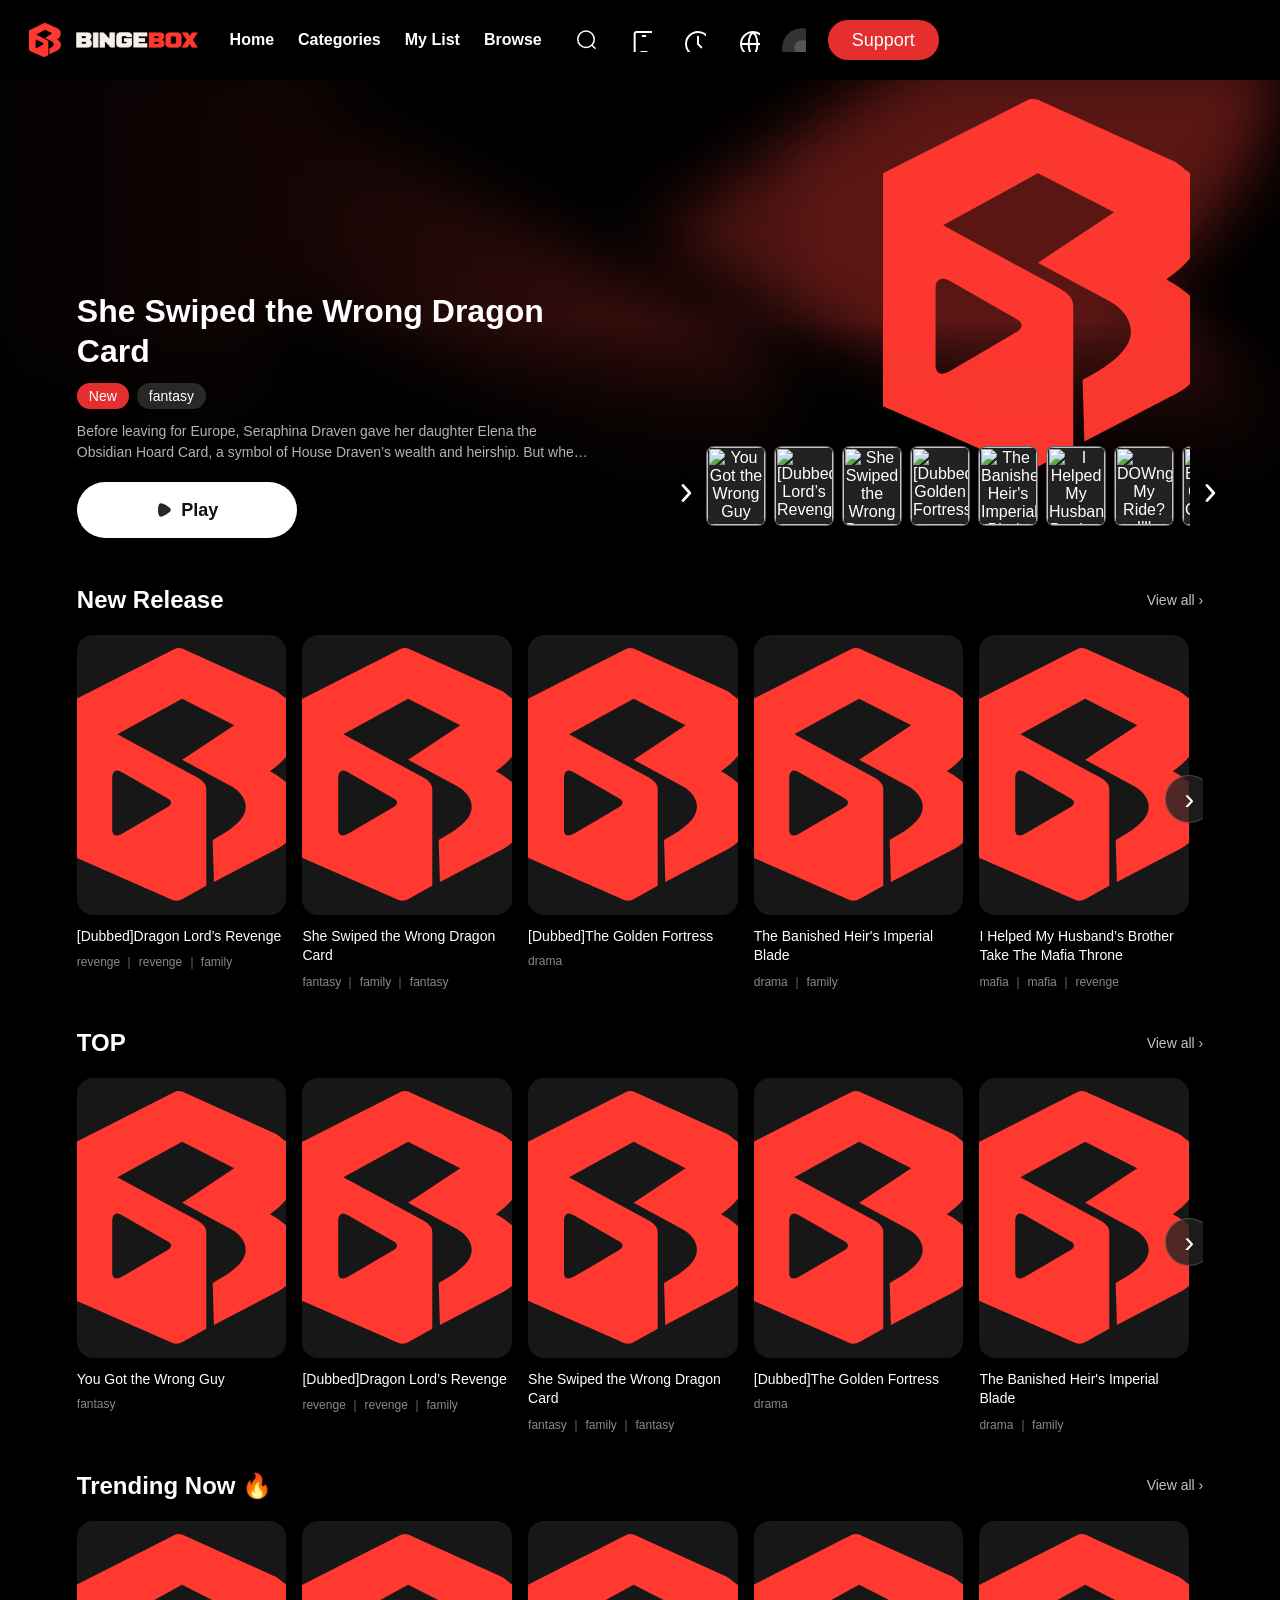
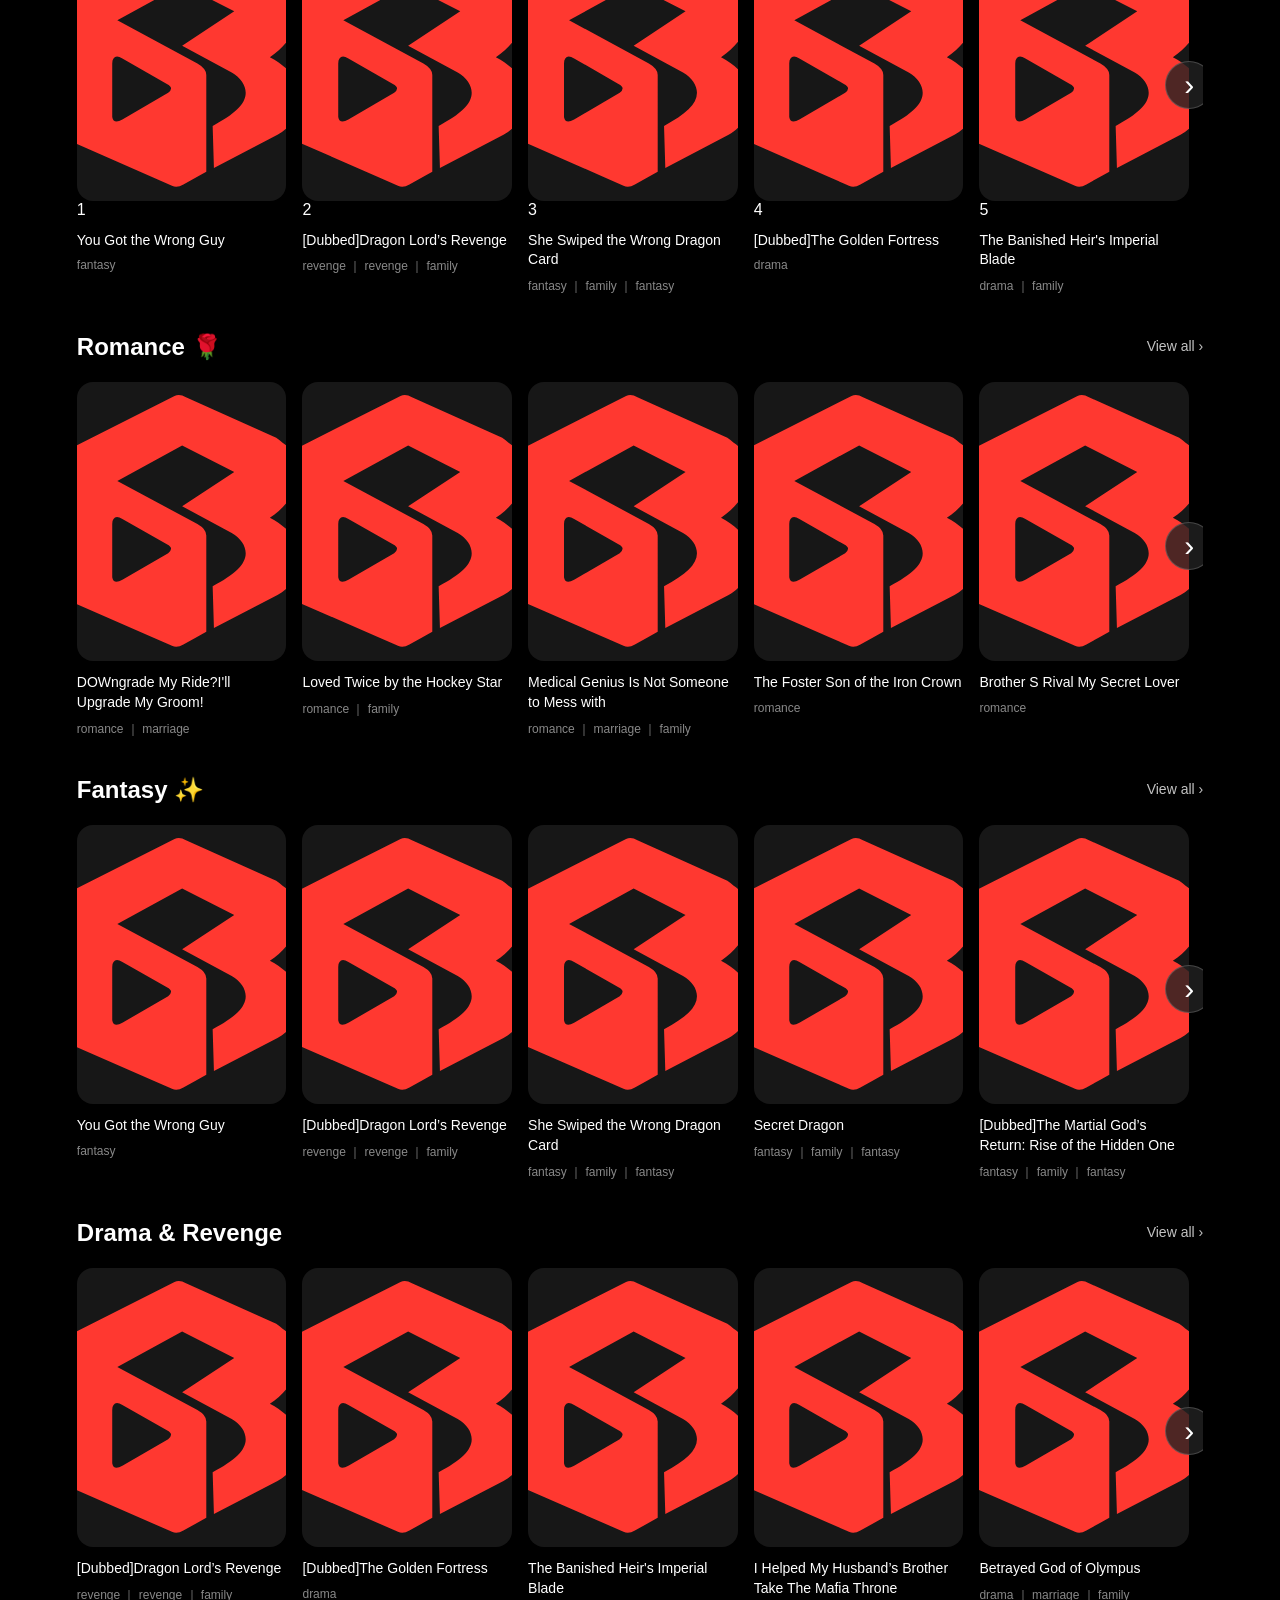
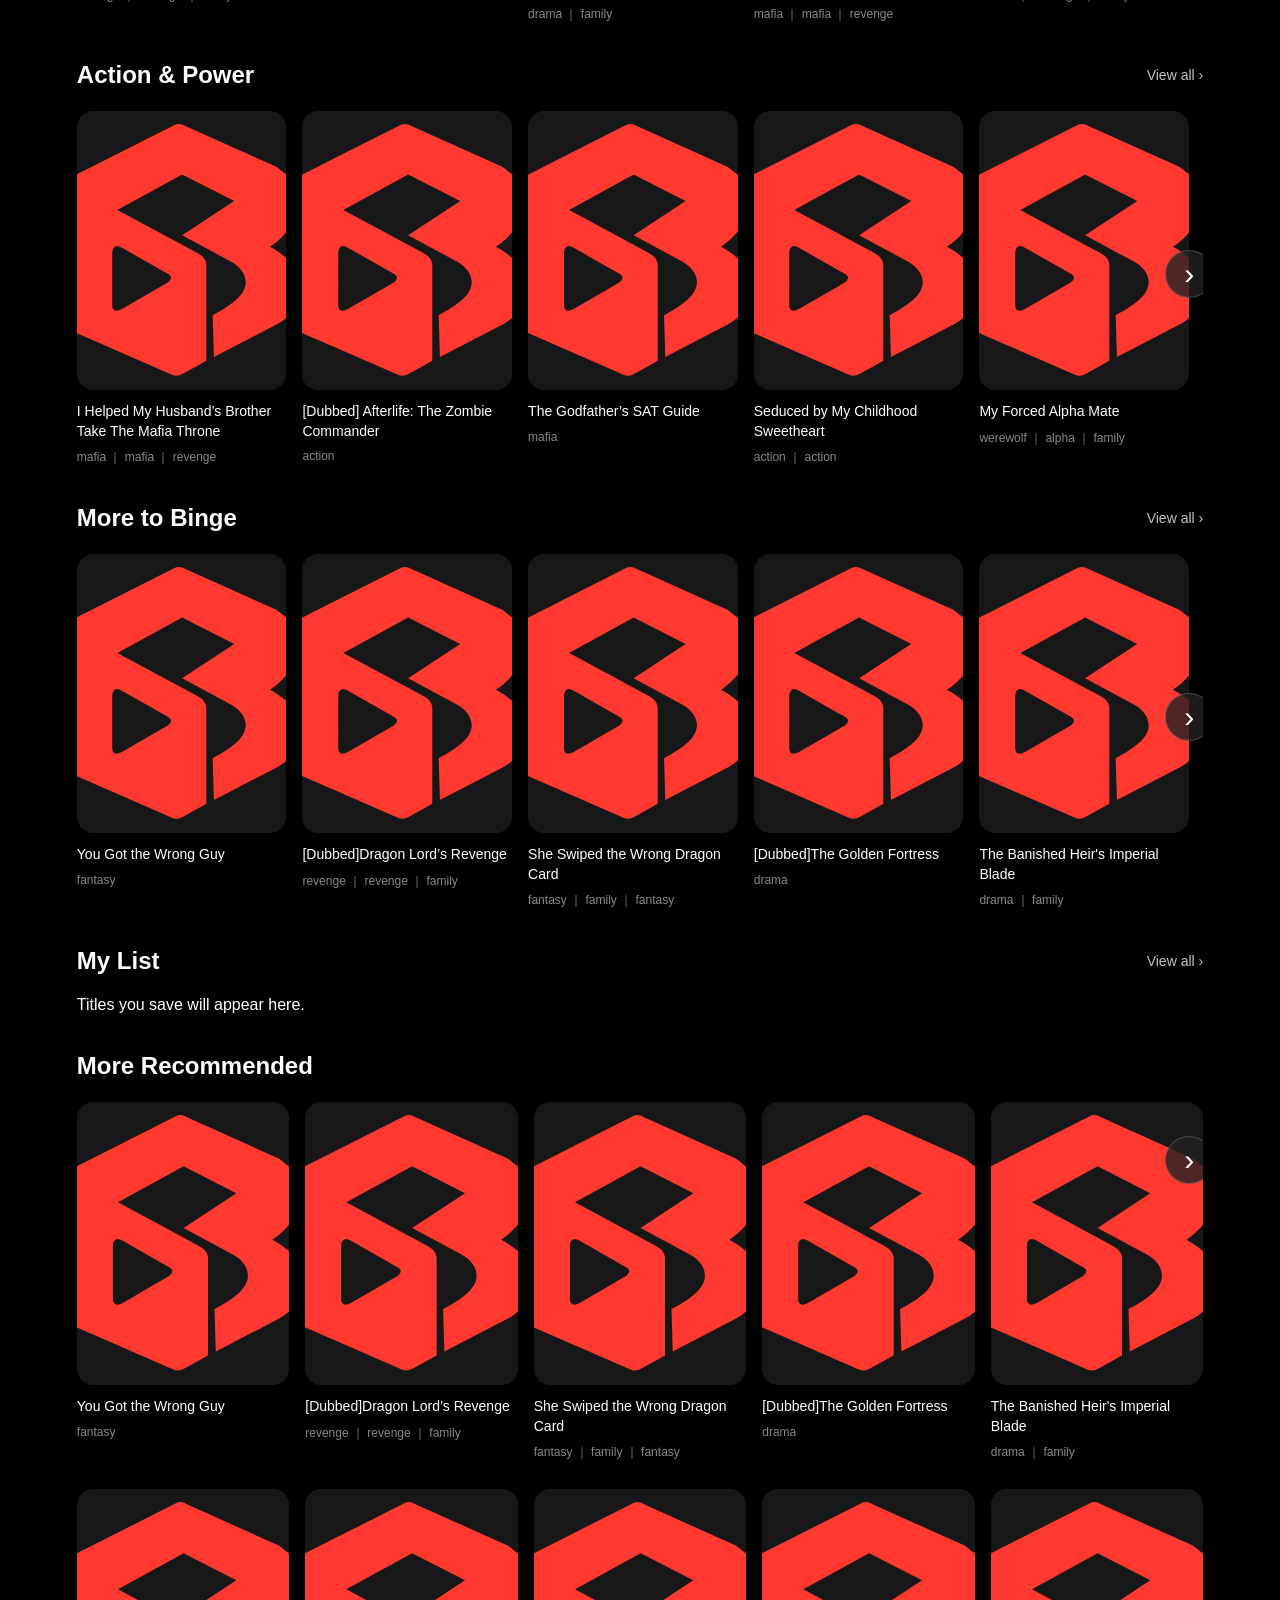
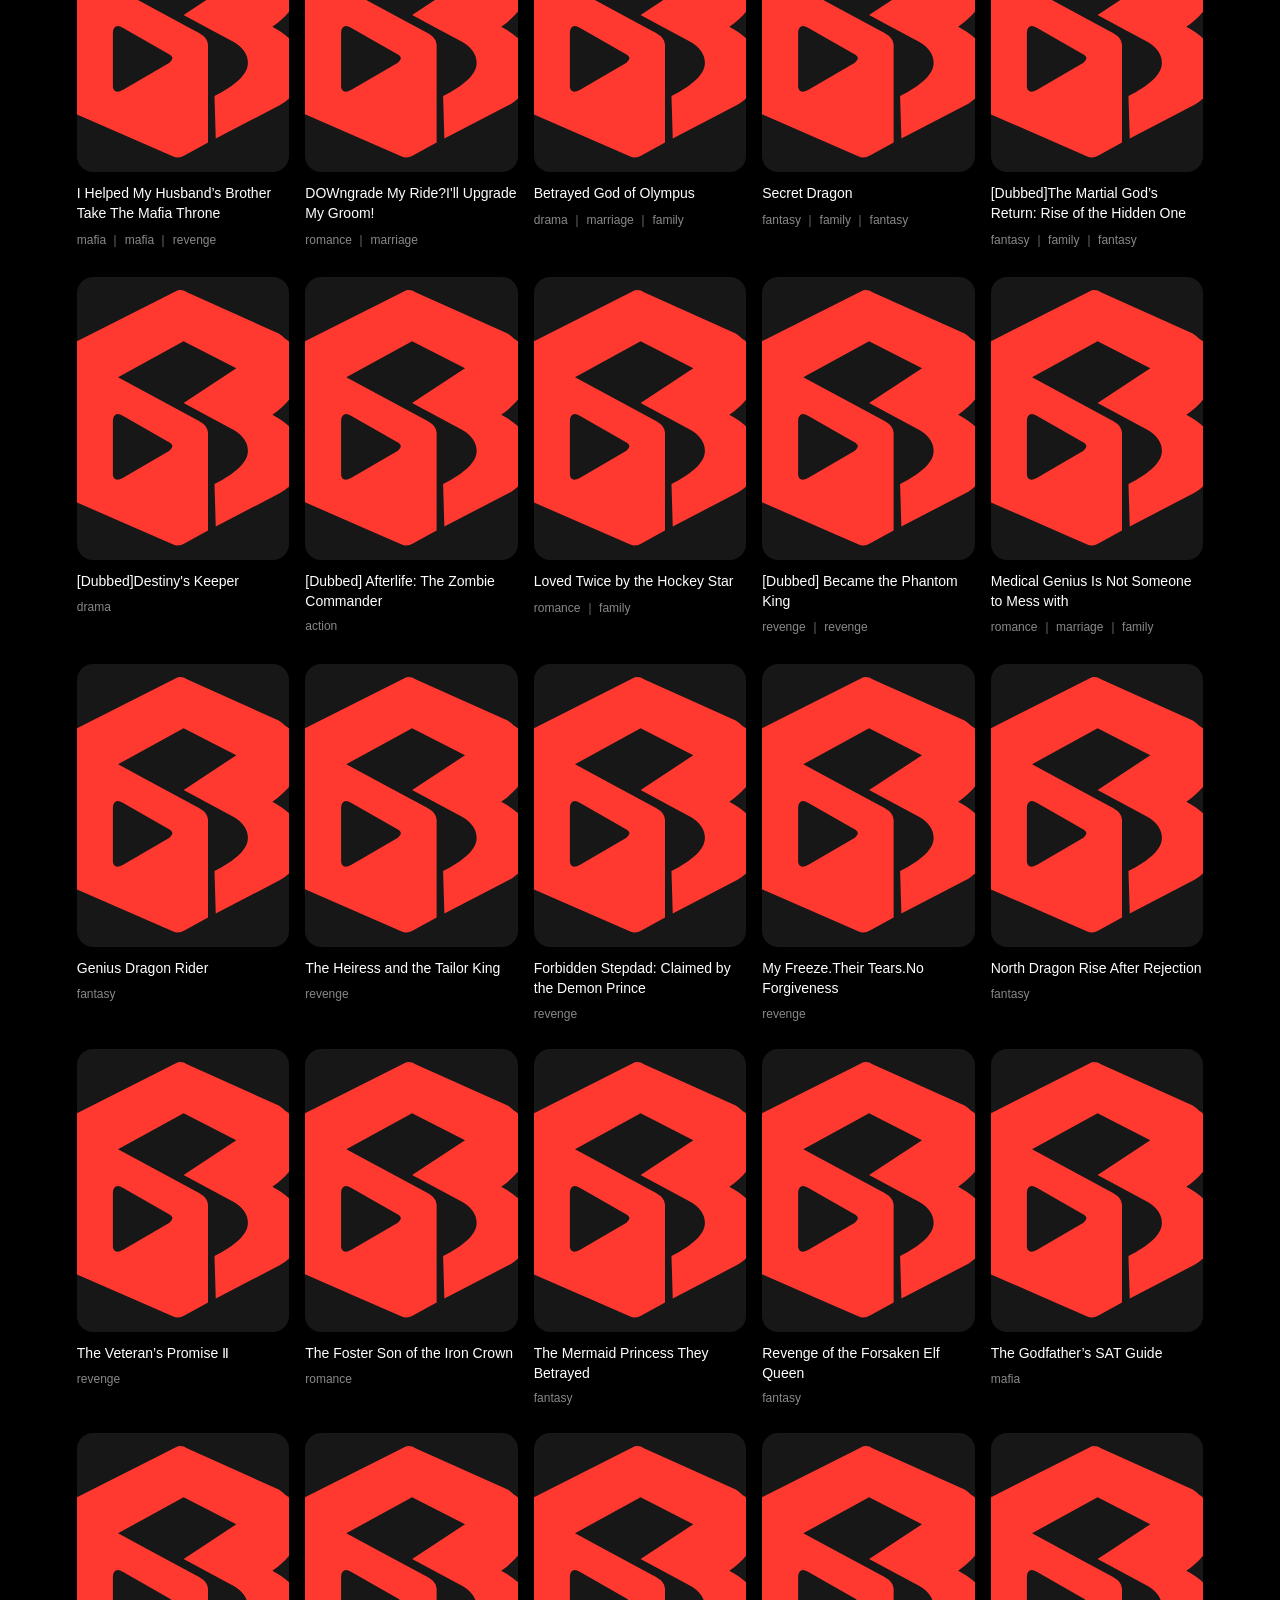
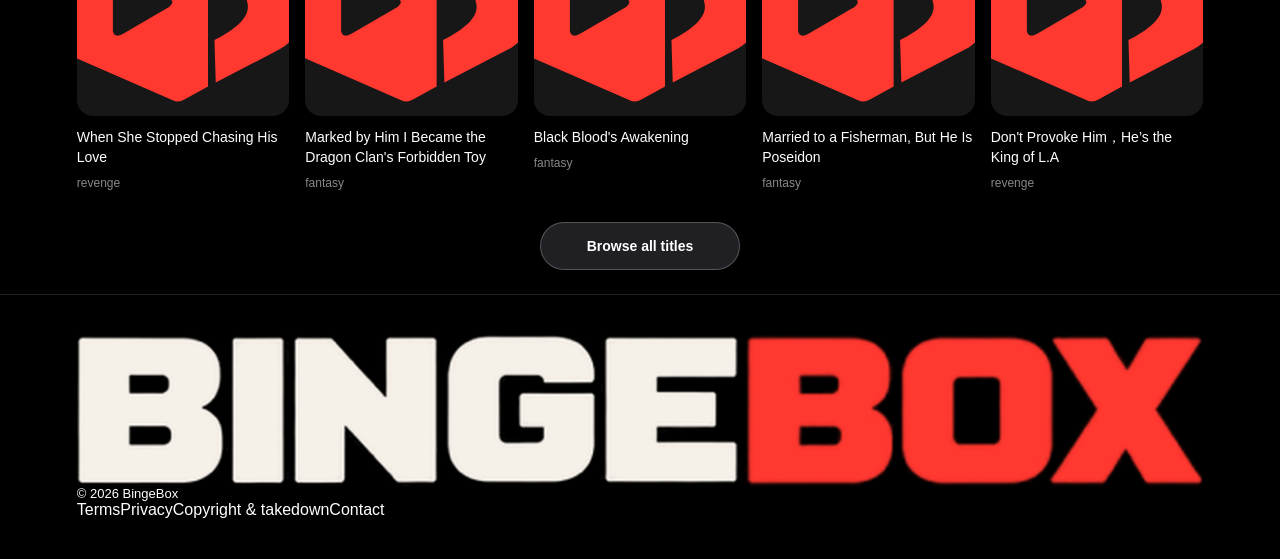
==== commit df092a20: "fix(home): show audited playback-eligible titles only" ====
--- a/index.html
+++ b/index.html
@@ -131,7 +131,7 @@
 .fb_dialog{background:#525252b3;position:absolute;top:-10000px;z-index:10001}.fb_dialog_advanced{border-radius:8px;padding:10px}.fb_dialog_content{background:#fff;color:#373737}.fb_dialog_close_icon{background:url(https://connect.facebook.net/rsrc.php/v4/yq/r/IE9JII6Z1Ys.png) no-repeat scroll 0 0 transparent;cursor:pointer;display:block;height:15px;position:absolute;right:18px;top:17px;width:15px}.fb_dialog_mobile .fb_dialog_close_icon{left:5px;right:auto;top:5px}.fb_dialog_padding{background-color:transparent;position:absolute;width:1px;z-index:-1}.fb_dialog_close_icon:hover{background:url(https://connect.facebook.net/rsrc.php/v4/yq/r/IE9JII6Z1Ys.png) no-repeat scroll 0 -15px transparent}.fb_dialog_close_icon:active{background:url(https://connect.facebook.net/rsrc.php/v4/yq/r/IE9JII6Z1Ys.png) no-repeat scroll 0 -30px transparent}.fb_dialog_iframe{line-height:0}.fb_dialog_content .dialog_title{background:#6d84b4;border:1px solid #365899;color:#fff;font-size:14px;font-weight:700;margin:0}.fb_dialog_content .dialog_title>span{background:url(https://connect.facebook.net/rsrc.php/v4/yd/r/Cou7n-nqK52.gif) no-repeat 5px 50%;float:left;padding:5px 0 7px 26px}body.fb_hidden{height:100%;left:0;margin:0;overflow:visible;position:absolute;top:-10000px;transform:none;width:100%}.fb_dialog.fb_dialog_mobile.loading{background:url(https://connect.facebook.net/rsrc.php/v4/ya/r/3rhSv5V8j3o.gif) #fff no-repeat 50% 50%;min-height:100%;min-width:100%;overflow:hidden;position:absolute;top:0;z-index:10001}.fb_dialog.fb_dialog_mobile.loading.centered{background:none;height:auto;min-height:initial;min-width:initial;width:auto}.fb_dialog.fb_dialog_mobile.loading.centered #fb_dialog_loader_spinner{width:100%}.fb_dialog.fb_dialog_mobile.loading.centered .fb_dialog_content{background:none}.loading.centered #fb_dialog_loader_close{clear:both;color:#fff;display:block;font-size:18px;padding-top:20px}#fb-root #fb_dialog_ipad_overlay{background:#0006;inset:0;min-height:100%;position:absolute;width:100%;z-index:10000}#fb-root #fb_dialog_ipad_overlay.hidden{display:none}.fb_dialog.fb_dialog_mobile.loading iframe{visibility:hidden}.fb_dialog_mobile .fb_dialog_iframe{position:sticky;top:0}.fb_dialog_content .dialog_header{background:linear-gradient(from(#738aba),to(#2c4987));border-bottom:1px solid;border-color:#043b87;box-shadow:#fff 0 1px 1px -1px inset;color:#fff;font:700 14px Helvetica,sans-serif;text-overflow:ellipsis;text-shadow:rgba(0,30,84,.296875) 0px -1px 0px;vertical-align:middle;white-space:nowrap}.fb_dialog_content .dialog_header table{height:43px;width:100%}.fb_dialog_content .dialog_header td.header_left{font-size:12px;padding-left:5px;vertical-align:middle;width:60px}.fb_dialog_content .dialog_header td.header_right{font-size:12px;padding-right:5px;vertical-align:middle;width:60px}.fb_dialog_content .touchable_button{background:linear-gradient(from(#4267B2),to(#2a4887));background-clip:padding-box;border:1px solid #29487d;border-radius:3px;display:inline-block;line-height:18px;margin-top:3px;max-width:85px;padding:4px 12px;position:relative}.fb_dialog_content .dialog_header .touchable_button input{background:none;border:none;color:#fff;font:700 12px Helvetica,sans-serif;margin:2px -12px;padding:2px 6px 3px;text-shadow:rgba(0,30,84,.296875) 0px -1px 0px}.fb_dialog_content .dialog_header .header_center{color:#fff;font-size:16px;font-weight:700;line-height:18px;text-align:center;vertical-align:middle}.fb_dialog_content .dialog_content{background:url(https://connect.facebook.net/rsrc.php/v4/y9/r/jKEcVPZFk-2.gif) no-repeat 50% 50%;border:1px solid #4A4A4A;border-bottom:0;border-top:0;height:150px}.fb_dialog_content .dialog_footer{background:#f5f6f7;border:1px solid #4A4A4A;border-top-color:#ccc;height:40px}#fb_dialog_loader_close{float:left}.fb_dialog.fb_dialog_mobile .fb_dialog_close_icon{visibility:hidden}#fb_dialog_loader_spinner{animation:rotateSpinner 1.2s linear infinite;background-color:transparent;background-image:url(https://connect.facebook.net/rsrc.php/v4/y2/r/onuUJj0tCqE.png);background-position:50% 50%;background-repeat:no-repeat;height:24px;width:24px}@keyframes rotateSpinner{0%{transform:rotate(0)}to{transform:rotate(360deg)}}
 
 .fb_iframe_widget{display:inline-block;position:relative}.fb_iframe_widget span{display:inline-block;position:relative;text-align:justify}.fb_iframe_widget iframe{position:absolute}.fb_iframe_widget_fluid_desktop,.fb_iframe_widget_fluid_desktop span,.fb_iframe_widget_fluid_desktop iframe{max-width:100%}.fb_iframe_widget_fluid_desktop iframe{min-width:220px;position:relative}.fb_iframe_widget_lift{z-index:1}.fb_iframe_widget_fluid{display:inline}.fb_iframe_widget_fluid span{width:100%}
-</style><meta content="2026-09-11T13:25:15.669Z" name="reelshort-clone-source"/><link href="/clone-runtime.css" rel="stylesheet"/><link href="/assets/brand/favicon.svg" rel="icon" type="image/svg+xml"/><link href="/manifest.webmanifest" rel="manifest"/><link href="/bingebox-exact.css" rel="stylesheet"/><link href="/assets/brand/apple-touch-icon.png" rel="apple-touch-icon" sizes="180x180"/><link rel="stylesheet" href="/bingebox-base.css?v=20260920b"><link rel="stylesheet" href="/exact-desktop.css?v=20260921videoqa"><link rel="stylesheet" href="/bingebox-mobile.css?v=20260921"></head><body data-capture-node="149"><div class="bb-loading-note">Loading BingeBox…</div><div data-capture-node="150" data-reactroot="" id="__next"><div class="min-h-screen flex flex-col bg-black" data-capture-node="151"><div class="sticky top-0 z-100 md:hidden" data-capture-node="152"></div><div class="sticky top-0 z-100 hidden md:block" data-capture-node="153"><header class="nav-glass-transition left-0 top-0 z-999 h-80px min-h-80px w-full flex justify-center text-white before:pointer-events-none before:absolute before:left-0 before:top-0 before:h-120px before:w-full before:content-[''] before:bg-[linear-gradient(180deg,rgba(0,0,0,0.30)_0%,rgba(0,0,0,0)_100%)] before:transition-opacity before:duration-300 before:ease-out nav-sticky-glass before:opacity-0 sticky" data-capture-node="154"><div class="relative z-1 h-full w-full flex items-center justify-between px-2vw" data-capture-node="155"><div class="h-full flex shrink-0 items-center gap-32px xl:gap-48px" data-capture-node="156"><a aria-label="BingeBox home" class="bb-brand-lockup" data-capture-node="157" href="/"><img alt="" class="bb-brand-mark" src="/assets/brand/mark.svg"/><img alt="BingeBox" class="bb-brand-wordmark" src="/assets/brand/wordmark-hd.png"/></a><div class="h-full items-center gap-28px text-18px text-white font-700 leading-normal hidden md:flex md:gap-24px xl:gap-48px" data-capture-node="167"><div data-capture-node="168"><a class="h-full flex cursor-pointer items-center whitespace-nowrap transition-colors duration-200 font-700 text-#E52E2E" data-capture-node="169" href="/">Home</a></div><div data-capture-node="170"><div class="h-full flex cursor-pointer items-center whitespace-nowrap transition-colors duration-200 text-white/95 hover:text-#E52E2E" data-capture-node="171">Categories</div></div><div data-capture-node="172"><a class="h-full flex cursor-pointer items-center whitespace-nowrap transition-colors duration-200 text-white/95 hover:text-#E52E2E" data-capture-node="173" href="#bb-my-list">My List</a></div><a class="h-full cursor-pointer items-center whitespace-nowrap transition-colors duration-200 flex text-white/95 hover:text-#E52E2E" data-capture-node="174" href="/lite">Browse</a></div></div><div class="h-full flex items-center" data-capture-node="175"><div class="h-full flex items-center justify-end gap-16px md:gap-24px xl:gap-32px" data-capture-node="176"><div class="relative h-full flex select-none items-center h-full flex select-none items-center drop-shadow-[0_1px_2px_rgba(0,0,0,0.16)]" data-capture-node="177"><button aria-label="Search" class="h-full flex cursor-pointer items-center justify-center border-0 bg-transparent p-0 text-white drop-shadow-[0_1px_2px_rgba(0,0,0,0.16)] transition-colors hover:text-rsColor" data-capture-node="178" type="button"><svg class="block h-32px w-32px" data-capture-node="179" fill="none" viewbox="0 0 32 32" xmlns="http://www.w3.org/2000/svg"><path d="M16 26c6.075 0 11-4.925 11-11S22.075 4 16 4 5 8.925 5 15s4.925 11 11 11Z" data-capture-node="180" stroke="currentColor" stroke-linejoin="round" stroke-width="2"></path><path d="m24 23 4 4" data-capture-node="181" stroke="currentColor" stroke-linecap="round" stroke-linejoin="round" stroke-width="2"></path></svg></button></div><div class="items-center hidden md:flex h-full drop-shadow-[0_1px_2px_rgba(0,0,0,0.16)]" data-capture-node="182"><div class="relative flex shrink-0 flex-col cursor-pointer items-center justify-center font-500 transition-colors text-white hover:text-rsColor" data-capture-node="183"><svg class="block h-32px w-32px" data-capture-node="184" fill="none" height="32" width="32" xmlns="http://www.w3.org/2000/svg"><path d="M23.18 4H8.82c-1.189 0-2.153.806-2.153 1.8v20.4c0 .994.964 1.8 2.154 1.8H23.18c1.189 0 2.153-.806 2.153-1.8V5.8c0-.994-.964-1.8-2.153-1.8Z" data-capture-node="185" stroke="currentColor" stroke-width="2"></path><path d="M14.667 8h2.666M13.333 24h5.334" data-capture-node="186" stroke="currentColor" stroke-linecap="round" stroke-linejoin="round" stroke-width="2"></path></svg></div></div><button aria-label="History" class="h-32px w-32px shrink-0 cursor-pointer items-center justify-center border-0 bg-transparent p-0 drop-shadow-[0_1px_2px_rgba(0,0,0,0.16)] transition-colors hidden! lg:flex! text-white hover:text-rsColor" data-capture-node="187" type="button"><svg class="block h-32px w-32px" data-capture-node="188" fill="none" height="32" width="32" xmlns="http://www.w3.org/2000/svg"><path d="M16 8.667V16l3.333 3.333" data-capture-node="189" stroke="currentColor" stroke-linecap="round" stroke-linejoin="round" stroke-width="2"></path><path d="M28 16a12 12 0 1 1-24 0 12 12 0 0 1 24 0" data-capture-node="190" stroke="currentColor" stroke-linecap="round" stroke-linejoin="round" stroke-miterlimit="10" stroke-width="2"></path></svg></button><div aria-label="Language: English" class="group cursor-pointer flex gap-4px items-center justify-center transition-colors duration-200 text-white hover:text-rsColor gap-4px" data-capture-node="191" data-testid="language-selector"><span class="relative block h-32px w-32px shrink-0" data-capture-node="192"><svg class="absolute top-0 h-34px w-34px -left-1px" data-capture-node="193" fill="none" height="34" width="34" xmlns="http://www.w3.org/2000/svg"><path d="M17 28c6.627 0 12-5.373 12-12S23.627 4 17 4 5 9.373 5 16s5.373 12 12 12" data-capture-node="194" stroke="currentColor" stroke-linecap="round" stroke-linejoin="round" stroke-width="2"></path><path d="M17 5c.41 0 .878.183 1.386.667.514.489 1.023 1.245 1.471 2.254.896 2.016 1.477 4.872 1.477 8.079 0 3.207-.58 6.063-1.477 8.08-.448 1.009-.957 1.764-1.47 2.253-.51.484-.976.667-1.387.667-.411 0-.878-.183-1.387-.667-.514-.49-1.022-1.244-1.47-2.254-.897-2.016-1.476-4.872-1.476-8.079 0-3.207.58-6.063 1.475-8.08.449-1.008.957-1.764 1.471-2.253C16.122 5.183 16.589 5 17 5Z" data-capture-node="195" stroke="currentColor" stroke-miterlimit="10" stroke-width="2"></path><path d="M5 16h24" data-capture-node="196" stroke="currentColor" stroke-linecap="round" stroke-linejoin="round" stroke-width="2"></path></svg></span><span class="hidden whitespace-nowrap text-18px font-500 lg:block" data-capture-node="197">English</span></div><div class="flex cursor-pointer items-center justify-center" data-capture-node="198"><div class="h-40px w-40px overflow-hidden rounded-full bg-white/15" data-capture-node="199"><a aria-label="avatar" class="block h-40px w-40px" data-capture-node="200" href="/dashboard"><svg aria-hidden="true" class="block h-40px w-40px" data-capture-node="201" fill="none" height="40" width="40" xmlns="http://www.w3.org/2000/svg"><g clip-path="url(#nav_avatar_svg__a)" data-capture-node="202"><circle cx="20" cy="20" data-capture-node="203" fill="#333" r="20"></circle><path d="M20 27.568a7.712 7.712 0 0 1-7.713-7.713 7.712 7.712 0 0 1 7.712-7.712 7.712 7.712 0 0 1 7.713 7.712 7.712 7.712 0 0 1-7.713 7.712m0 2.313c7.1 0 12.856 2.268 12.856 5.063 0 2.796-5.756 5.067-12.857 5.067-7.1 0-12.857-2.268-12.857-5.063 0-2.796 5.757-5.067 12.857-5.067" data-capture-node="204" fill="#555"></path></g><defs data-capture-node="205"><clippath data-capture-node="206" id="nav_avatar_svg__a"><rect data-capture-node="207" fill="#fff" height="40" rx="20" width="40"></rect></clippath></defs></svg></a></div></div><a class="bb-support" data-capture-node="208" href="https://paymongo.page/l/support-bingebox" rel="noopener noreferrer" target="_blank">Support</a></div></div></div></header></div><main class="flex-1" data-capture-node="210"><div class="BasicsSpin_shade___COc4" data-capture-node="211" style="display:none;position:fixed"></div><div class="BasicsSpin_spin__ZMmJP" data-capture-node="212" style="display:none;transform:translate(-50%, -50%) scale(0.6);position:fixed"><div class="BasicsSpin_loading__HeRuZ" data-capture-node="213"></div></div><div class="home_homeContainer__coYDC" data-capture-node="214"><section aria-label="Featured series" class="relative top-0 w-full overflow-hidden bg-black md:min-h-480px -mt-91/vw md:-mt-88px" data-capture-node="215"><div class="w-full pt-[122.667%] md:pt-[33.333%]" data-capture-node="216"></div><div class="absolute inset-0 bg-black" data-capture-node="217"><a aria-hidden="true" class="absolute inset-0 block bg-black transition-opacity duration-600 ease-out cursor-pointer pointer-events-none z-0 opacity-0" data-capture-node="218" href="/episodes/episode-1-the-great-and-powerful-genie-6a5191d8fa9f9f7a09081789-1gv8oeozxn?play_time=1" tabindex="-1"><picture class="contents" data-capture-node="219"><source data-capture-node="220"  type="image/webp"/><img alt="The Great and Powerful Genie" class="absolute inset-0 h-full w-full object-cover object-[67%_center] md:object-center" data-capture-node="221" decoding="async" loading="eager" src="/assets/brand/mark.svg"/></picture><div class="absolute inset-x-0 top-0 from-black/50 to-transparent bg-gradient-to-b h-120/vw md:h-170px" data-capture-node="222"></div><div class="absolute inset-x-0 bottom-0 from-transparent to-black bg-gradient-to-b h-160/vw md:h-2/5" data-capture-node="223"></div><div class="absolute inset-y-0 left-0 w-1/2 from-black/80 to-transparent bg-gradient-to-r hidden md:block" data-capture-node="224"></div><div class="absolute inset-x-0 flex flex-col items-center gap-16/vw px-16/vw md:inset-x-auto md:left-6vw md:right-auto md:bottom-0 md:w-280px md:items-start md:gap-20px md:px-0 lg:w-480px xl:w-544px xl:gap-32px xxl:w-730px xxl:gap-40px bottom-30/vw" data-capture-node="225"><div class="w-full flex flex-col items-center gap-8/vw md:items-start lg:gap-12px md:gap-10px xl:gap-16px xxl:gap-20px" data-capture-node="226"><h2 class="line-clamp-2 w-full break-words text-center text-white/90 font-bold leading-[normal] text-24/vw md:text-left lg:text-32px md:text-28px xl:text-40px xxl:text-48px" data-capture-node="227">The Great and Powerful Genie</h2><div class="max-w-full flex items-center justify-center overflow-hidden gap-6/vw md:justify-start md:gap-8px xxl:gap-10px" data-capture-node="228"><span class="truncate whitespace-nowrap font-medium capitalize backdrop-blur-4px max-w-150/vw px-8/vw py-4/vw rounded-12/vw text-12/vw md:max-w-140px xxl:max-w-200px md:rounded-20px xxl:rounded-26px md:px-12px md:py-5px xxl:px-16px xxl:py-6px md:text-14px xl:text-16px xxl:text-20px md:font-normal" data-capture-node="229" style="background-color:#E52E2EFF;color:#FFFFFFFF">Trending</span><span class="truncate whitespace-nowrap bg-white/15 text-white/90 font-medium capitalize backdrop-blur-4px max-w-150/vw px-8/vw py-4/vw rounded-12/vw text-12/vw md:max-w-140px xxl:max-w-200px md:rounded-20px xxl:rounded-26px md:px-12px md:py-5px xxl:px-16px xxl:py-6px md:text-14px xl:text-16px xxl:text-20px md:font-normal" data-capture-node="230">Male</span></div><div class="hidden md:block" data-capture-node="231"><p class="line-clamp-2 text-14px text-white/70 leading-normal xl:text-16px xxl:text-20px" data-capture-node="232">Elijah Baran is a genie in a magic lamp who can grant three wishes. After thousands of years, a billionaire uses his last wish to grant Elijah freedom, but on one condition, Elijah must marry his granddaughter, Christine, for five years! To fulfill the wish, Elijah transforms into a human, marries Christine, and secretly helps her become a successful CEO. However, Christine ignores and constantly belittles him during their marriage. When the five years are almost up, Elijah starts to realize that Christine might never truly love him. He decides to divorce her.</p></div></div><span class="flex items-center justify-center bg-white text-black font-bold capitalize h-40/vw rounded-20/vw text-16/vw w-168/vw lg:h-56px lg:w-220px md:h-48px md:w-200px xl:h-64px xl:w-260px xxl:h-80px xxl:w-347px lg:rounded-28px md:rounded-24px xl:rounded-32px xxl:rounded-40px md:text-18px xl:text-24px md:transition-colors md:duration-200 md:ease-out md:hover:bg-#E52E2E md:hover:text-white/90" data-capture-node="233"><span class="anticon mr-4/vw text-16/vw md:mr-8px xxl:mr-12px md:text-20px xl:text-24px xxl:text-32px" data-capture-node="234" role="img"><svg aria-hidden="true" class="" data-capture-node="235" fill="currentColor" focusable="false" height="1em" viewbox="0 0 24 24" width="1em" xmlns="http://www.w3.org/2000/svg"><path d="M4.488 7.04c.817-4.063 2.618-4.91 6.539-3.218a31.933 31.933 0 0 1 7.617 4.624c3.141 2.58 3.141 4.423 0 7.003a31.936 31.936 0 0 1-7.617 4.624c-3.92 1.692-5.722.845-6.54-3.218a24.93 24.93 0 0 1 0-9.815" data-capture-node="236" fill="currentColor" fill-opacity="0.9"></path></svg></span>Play</span></div></a><a aria-hidden="true" class="absolute inset-0 block bg-black transition-opacity duration-600 ease-out cursor-pointer pointer-events-none z-0 opacity-0" data-capture-node="237" href="/episodes/episode-1-abandoned-pawn-unrivaled-dragon-king-6a72f122a2ed0db5070b250d-xcr0pe9q2w?play_time=1" tabindex="-1"><picture class="contents" data-capture-node="238"><source data-capture-node="239"  type="image/webp"/><img alt="Abandoned Pawn, Unrivaled Dragon King" class="absolute inset-0 h-full w-full object-cover object-[67%_center] md:object-center" data-capture-node="240" decoding="async" loading="lazy" src="/assets/brand/mark.svg"/></picture><div class="absolute inset-x-0 top-0 from-black/50 to-transparent bg-gradient-to-b h-120/vw md:h-170px" data-capture-node="241"></div><div class="absolute inset-x-0 bottom-0 from-transparent to-black bg-gradient-to-b h-160/vw md:h-2/5" data-capture-node="242"></div><div class="absolute inset-y-0 left-0 w-1/2 from-black/80 to-transparent bg-gradient-to-r hidden md:block" data-capture-node="243"></div><div class="absolute inset-x-0 flex flex-col items-center gap-16/vw px-16/vw md:inset-x-auto md:left-6vw md:right-auto md:bottom-0 md:w-280px md:items-start md:gap-20px md:px-0 lg:w-480px xl:w-544px xl:gap-32px xxl:w-730px xxl:gap-40px bottom-30/vw" data-capture-node="244"><div class="w-full flex flex-col items-center gap-8/vw md:items-start lg:gap-12px md:gap-10px xl:gap-16px xxl:gap-20px" data-capture-node="245"><h2 class="line-clamp-2 w-full break-words text-center text-white/90 font-bold leading-[normal] text-24/vw md:text-left lg:text-32px md:text-28px xl:text-40px xxl:text-48px" data-capture-node="246">Abandoned Pawn, Unrivaled Dragon King</h2><div class="max-w-full flex items-center justify-center overflow-hidden gap-6/vw md:justify-start md:gap-8px xxl:gap-10px" data-capture-node="247"><span class="truncate whitespace-nowrap font-medium capitalize backdrop-blur-4px max-w-150/vw px-8/vw py-4/vw rounded-12/vw text-12/vw md:max-w-140px xxl:max-w-200px md:rounded-20px xxl:rounded-26px md:px-12px md:py-5px xxl:px-16px xxl:py-6px md:text-14px xl:text-16px xxl:text-20px md:font-normal" data-capture-node="248" style="background-color:#E52E2EFF;color:#FFFFFFFF">Trending</span><span class="truncate whitespace-nowrap bg-white/15 text-white/90 font-medium capitalize backdrop-blur-4px max-w-150/vw px-8/vw py-4/vw rounded-12/vw text-12/vw md:max-w-140px xxl:max-w-200px md:rounded-20px xxl:rounded-26px md:px-12px md:py-5px xxl:px-16px xxl:py-6px md:text-14px xl:text-16px xxl:text-20px md:font-normal" data-capture-node="249">Male</span></div><div class="hidden md:block" data-capture-node="250"><p class="line-clamp-2 text-14px text-white/70 leading-normal xl:text-16px xxl:text-20px" data-capture-node="251">Owen — discarded heir of the Hull family, the one and only disciple of the master of the Dragon Knight Sanctum. He awakens the Ten Dragon God Marks and forges a soul-deep bond with Akura, bearer of the ancient Golden Dragon bloodline.
+</style><meta content="2026-09-11T13:25:15.669Z" name="reelshort-clone-source"/><link href="/clone-runtime.css" rel="stylesheet"/><link href="/assets/brand/favicon.svg" rel="icon" type="image/svg+xml"/><link href="/manifest.webmanifest" rel="manifest"/><link href="/bingebox-exact.css" rel="stylesheet"/><link href="/assets/brand/apple-touch-icon.png" rel="apple-touch-icon" sizes="180x180"/><link rel="stylesheet" href="/bingebox-base.css?v=20260920b"><link rel="stylesheet" href="/exact-desktop.css?v=20260921glassfix3"><link rel="stylesheet" href="/bingebox-mobile.css?v=20260921"></head><body data-capture-node="149"><div class="bb-loading-note">Loading BingeBox…</div><div data-capture-node="150" data-reactroot="" id="__next"><div class="min-h-screen flex flex-col bg-black" data-capture-node="151"><div class="sticky top-0 z-100 md:hidden" data-capture-node="152"></div><div class="sticky top-0 z-100 hidden md:block" data-capture-node="153"><header class="nav-glass-transition left-0 top-0 z-999 h-80px min-h-80px w-full flex justify-center text-white before:pointer-events-none before:absolute before:left-0 before:top-0 before:h-120px before:w-full before:content-[''] before:bg-[linear-gradient(180deg,rgba(0,0,0,0.30)_0%,rgba(0,0,0,0)_100%)] before:transition-opacity before:duration-300 before:ease-out nav-sticky-glass before:opacity-0 sticky" data-capture-node="154"><div class="relative z-1 h-full w-full flex items-center justify-between px-2vw" data-capture-node="155"><div class="h-full flex shrink-0 items-center gap-32px xl:gap-48px" data-capture-node="156"><a aria-label="BingeBox home" class="bb-brand-lockup" data-capture-node="157" href="/"><img alt="" class="bb-brand-mark" src="/assets/brand/mark.svg"/><img alt="BingeBox" class="bb-brand-wordmark" src="/assets/brand/wordmark-hd.png"/></a><div class="h-full items-center gap-28px text-18px text-white font-700 leading-normal hidden md:flex md:gap-24px xl:gap-48px" data-capture-node="167"><div data-capture-node="168"><a class="h-full flex cursor-pointer items-center whitespace-nowrap transition-colors duration-200 font-700 text-#E52E2E" data-capture-node="169" href="/">Home</a></div><div data-capture-node="170"><div class="h-full flex cursor-pointer items-center whitespace-nowrap transition-colors duration-200 text-white/95 hover:text-#E52E2E" data-capture-node="171">Categories</div></div><div data-capture-node="172"><a class="h-full flex cursor-pointer items-center whitespace-nowrap transition-colors duration-200 text-white/95 hover:text-#E52E2E" data-capture-node="173" href="#bb-my-list">My List</a></div><a class="h-full cursor-pointer items-center whitespace-nowrap transition-colors duration-200 flex text-white/95 hover:text-#E52E2E" data-capture-node="174" href="/lite">Browse</a></div></div><div class="h-full flex items-center" data-capture-node="175"><div class="h-full flex items-center justify-end gap-16px md:gap-24px xl:gap-32px" data-capture-node="176"><div class="relative h-full flex select-none items-center h-full flex select-none items-center drop-shadow-[0_1px_2px_rgba(0,0,0,0.16)]" data-capture-node="177"><button aria-label="Search" class="h-full flex cursor-pointer items-center justify-center border-0 bg-transparent p-0 text-white drop-shadow-[0_1px_2px_rgba(0,0,0,0.16)] transition-colors hover:text-rsColor" data-capture-node="178" type="button"><svg class="block h-32px w-32px" data-capture-node="179" fill="none" viewbox="0 0 32 32" xmlns="http://www.w3.org/2000/svg"><path d="M16 26c6.075 0 11-4.925 11-11S22.075 4 16 4 5 8.925 5 15s4.925 11 11 11Z" data-capture-node="180" stroke="currentColor" stroke-linejoin="round" stroke-width="2"></path><path d="m24 23 4 4" data-capture-node="181" stroke="currentColor" stroke-linecap="round" stroke-linejoin="round" stroke-width="2"></path></svg></button></div><div class="items-center hidden md:flex h-full drop-shadow-[0_1px_2px_rgba(0,0,0,0.16)]" data-capture-node="182"><div class="relative flex shrink-0 flex-col cursor-pointer items-center justify-center font-500 transition-colors text-white hover:text-rsColor" data-capture-node="183"><svg class="block h-32px w-32px" data-capture-node="184" fill="none" height="32" width="32" xmlns="http://www.w3.org/2000/svg"><path d="M23.18 4H8.82c-1.189 0-2.153.806-2.153 1.8v20.4c0 .994.964 1.8 2.154 1.8H23.18c1.189 0 2.153-.806 2.153-1.8V5.8c0-.994-.964-1.8-2.153-1.8Z" data-capture-node="185" stroke="currentColor" stroke-width="2"></path><path d="M14.667 8h2.666M13.333 24h5.334" data-capture-node="186" stroke="currentColor" stroke-linecap="round" stroke-linejoin="round" stroke-width="2"></path></svg></div></div><button aria-label="History" class="h-32px w-32px shrink-0 cursor-pointer items-center justify-center border-0 bg-transparent p-0 drop-shadow-[0_1px_2px_rgba(0,0,0,0.16)] transition-colors hidden! lg:flex! text-white hover:text-rsColor" data-capture-node="187" type="button"><svg class="block h-32px w-32px" data-capture-node="188" fill="none" height="32" width="32" xmlns="http://www.w3.org/2000/svg"><path d="M16 8.667V16l3.333 3.333" data-capture-node="189" stroke="currentColor" stroke-linecap="round" stroke-linejoin="round" stroke-width="2"></path><path d="M28 16a12 12 0 1 1-24 0 12 12 0 0 1 24 0" data-capture-node="190" stroke="currentColor" stroke-linecap="round" stroke-linejoin="round" stroke-miterlimit="10" stroke-width="2"></path></svg></button><div aria-label="Language: English" class="group cursor-pointer flex gap-4px items-center justify-center transition-colors duration-200 text-white hover:text-rsColor gap-4px" data-capture-node="191" data-testid="language-selector"><span class="relative block h-32px w-32px shrink-0" data-capture-node="192"><svg class="absolute top-0 h-34px w-34px -left-1px" data-capture-node="193" fill="none" height="34" width="34" xmlns="http://www.w3.org/2000/svg"><path d="M17 28c6.627 0 12-5.373 12-12S23.627 4 17 4 5 9.373 5 16s5.373 12 12 12" data-capture-node="194" stroke="currentColor" stroke-linecap="round" stroke-linejoin="round" stroke-width="2"></path><path d="M17 5c.41 0 .878.183 1.386.667.514.489 1.023 1.245 1.471 2.254.896 2.016 1.477 4.872 1.477 8.079 0 3.207-.58 6.063-1.477 8.08-.448 1.009-.957 1.764-1.47 2.253-.51.484-.976.667-1.387.667-.411 0-.878-.183-1.387-.667-.514-.49-1.022-1.244-1.47-2.254-.897-2.016-1.476-4.872-1.476-8.079 0-3.207.58-6.063 1.475-8.08.449-1.008.957-1.764 1.471-2.253C16.122 5.183 16.589 5 17 5Z" data-capture-node="195" stroke="currentColor" stroke-miterlimit="10" stroke-width="2"></path><path d="M5 16h24" data-capture-node="196" stroke="currentColor" stroke-linecap="round" stroke-linejoin="round" stroke-width="2"></path></svg></span><span class="hidden whitespace-nowrap text-18px font-500 lg:block" data-capture-node="197">English</span></div><div class="flex cursor-pointer items-center justify-center" data-capture-node="198"><div class="h-40px w-40px overflow-hidden rounded-full bg-white/15" data-capture-node="199"><a aria-label="avatar" class="block h-40px w-40px" data-capture-node="200" href="/dashboard"><svg aria-hidden="true" class="block h-40px w-40px" data-capture-node="201" fill="none" height="40" width="40" xmlns="http://www.w3.org/2000/svg"><g clip-path="url(#nav_avatar_svg__a)" data-capture-node="202"><circle cx="20" cy="20" data-capture-node="203" fill="#333" r="20"></circle><path d="M20 27.568a7.712 7.712 0 0 1-7.713-7.713 7.712 7.712 0 0 1 7.712-7.712 7.712 7.712 0 0 1 7.713 7.712 7.712 7.712 0 0 1-7.713 7.712m0 2.313c7.1 0 12.856 2.268 12.856 5.063 0 2.796-5.756 5.067-12.857 5.067-7.1 0-12.857-2.268-12.857-5.063 0-2.796 5.757-5.067 12.857-5.067" data-capture-node="204" fill="#555"></path></g><defs data-capture-node="205"><clippath data-capture-node="206" id="nav_avatar_svg__a"><rect data-capture-node="207" fill="#fff" height="40" rx="20" width="40"></rect></clippath></defs></svg></a></div></div><a class="bb-support" data-capture-node="208" href="https://paymongo.page/l/support-bingebox" rel="noopener noreferrer" target="_blank">Support</a></div></div></div></header></div><main class="flex-1" data-capture-node="210"><div class="BasicsSpin_shade___COc4" data-capture-node="211" style="display:none;position:fixed"></div><div class="BasicsSpin_spin__ZMmJP" data-capture-node="212" style="display:none;transform:translate(-50%, -50%) scale(0.6);position:fixed"><div class="BasicsSpin_loading__HeRuZ" data-capture-node="213"></div></div><div class="home_homeContainer__coYDC" data-capture-node="214"><section aria-label="Featured series" class="relative top-0 w-full overflow-hidden bg-black md:min-h-480px -mt-91/vw md:-mt-88px" data-capture-node="215"><div class="w-full pt-[122.667%] md:pt-[33.333%]" data-capture-node="216"></div><div class="absolute inset-0 bg-black" data-capture-node="217"><a aria-hidden="true" class="absolute inset-0 block bg-black transition-opacity duration-600 ease-out cursor-pointer pointer-events-none z-0 opacity-0" data-capture-node="218" href="/episodes/episode-1-the-great-and-powerful-genie-6a5191d8fa9f9f7a09081789-1gv8oeozxn?play_time=1" tabindex="-1"><picture class="contents" data-capture-node="219"><source data-capture-node="220"  type="image/webp"/><img alt="The Great and Powerful Genie" class="absolute inset-0 h-full w-full object-cover object-[67%_center] md:object-center" data-capture-node="221" decoding="async" loading="eager" src="/assets/brand/mark.svg"/></picture><div class="absolute inset-x-0 top-0 from-black/50 to-transparent bg-gradient-to-b h-120/vw md:h-170px" data-capture-node="222"></div><div class="absolute inset-x-0 bottom-0 from-transparent to-black bg-gradient-to-b h-160/vw md:h-2/5" data-capture-node="223"></div><div class="absolute inset-y-0 left-0 w-1/2 from-black/80 to-transparent bg-gradient-to-r hidden md:block" data-capture-node="224"></div><div class="absolute inset-x-0 flex flex-col items-center gap-16/vw px-16/vw md:inset-x-auto md:left-6vw md:right-auto md:bottom-0 md:w-280px md:items-start md:gap-20px md:px-0 lg:w-480px xl:w-544px xl:gap-32px xxl:w-730px xxl:gap-40px bottom-30/vw" data-capture-node="225"><div class="w-full flex flex-col items-center gap-8/vw md:items-start lg:gap-12px md:gap-10px xl:gap-16px xxl:gap-20px" data-capture-node="226"><h2 class="line-clamp-2 w-full break-words text-center text-white/90 font-bold leading-[normal] text-24/vw md:text-left lg:text-32px md:text-28px xl:text-40px xxl:text-48px" data-capture-node="227">The Great and Powerful Genie</h2><div class="max-w-full flex items-center justify-center overflow-hidden gap-6/vw md:justify-start md:gap-8px xxl:gap-10px" data-capture-node="228"><span class="truncate whitespace-nowrap font-medium capitalize backdrop-blur-4px max-w-150/vw px-8/vw py-4/vw rounded-12/vw text-12/vw md:max-w-140px xxl:max-w-200px md:rounded-20px xxl:rounded-26px md:px-12px md:py-5px xxl:px-16px xxl:py-6px md:text-14px xl:text-16px xxl:text-20px md:font-normal" data-capture-node="229" style="background-color:#E52E2EFF;color:#FFFFFFFF">Trending</span><span class="truncate whitespace-nowrap bg-white/15 text-white/90 font-medium capitalize backdrop-blur-4px max-w-150/vw px-8/vw py-4/vw rounded-12/vw text-12/vw md:max-w-140px xxl:max-w-200px md:rounded-20px xxl:rounded-26px md:px-12px md:py-5px xxl:px-16px xxl:py-6px md:text-14px xl:text-16px xxl:text-20px md:font-normal" data-capture-node="230">Male</span></div><div class="hidden md:block" data-capture-node="231"><p class="line-clamp-2 text-14px text-white/70 leading-normal xl:text-16px xxl:text-20px" data-capture-node="232">Elijah Baran is a genie in a magic lamp who can grant three wishes. After thousands of years, a billionaire uses his last wish to grant Elijah freedom, but on one condition, Elijah must marry his granddaughter, Christine, for five years! To fulfill the wish, Elijah transforms into a human, marries Christine, and secretly helps her become a successful CEO. However, Christine ignores and constantly belittles him during their marriage. When the five years are almost up, Elijah starts to realize that Christine might never truly love him. He decides to divorce her.</p></div></div><span class="flex items-center justify-center bg-white text-black font-bold capitalize h-40/vw rounded-20/vw text-16/vw w-168/vw lg:h-56px lg:w-220px md:h-48px md:w-200px xl:h-64px xl:w-260px xxl:h-80px xxl:w-347px lg:rounded-28px md:rounded-24px xl:rounded-32px xxl:rounded-40px md:text-18px xl:text-24px md:transition-colors md:duration-200 md:ease-out md:hover:bg-#E52E2E md:hover:text-white/90" data-capture-node="233"><span class="anticon mr-4/vw text-16/vw md:mr-8px xxl:mr-12px md:text-20px xl:text-24px xxl:text-32px" data-capture-node="234" role="img"><svg aria-hidden="true" class="" data-capture-node="235" fill="currentColor" focusable="false" height="1em" viewbox="0 0 24 24" width="1em" xmlns="http://www.w3.org/2000/svg"><path d="M4.488 7.04c.817-4.063 2.618-4.91 6.539-3.218a31.933 31.933 0 0 1 7.617 4.624c3.141 2.58 3.141 4.423 0 7.003a31.936 31.936 0 0 1-7.617 4.624c-3.92 1.692-5.722.845-6.54-3.218a24.93 24.93 0 0 1 0-9.815" data-capture-node="236" fill="currentColor" fill-opacity="0.9"></path></svg></span>Play</span></div></a><a aria-hidden="true" class="absolute inset-0 block bg-black transition-opacity duration-600 ease-out cursor-pointer pointer-events-none z-0 opacity-0" data-capture-node="237" href="/episodes/episode-1-abandoned-pawn-unrivaled-dragon-king-6a72f122a2ed0db5070b250d-xcr0pe9q2w?play_time=1" tabindex="-1"><picture class="contents" data-capture-node="238"><source data-capture-node="239"  type="image/webp"/><img alt="Abandoned Pawn, Unrivaled Dragon King" class="absolute inset-0 h-full w-full object-cover object-[67%_center] md:object-center" data-capture-node="240" decoding="async" loading="lazy" src="/assets/brand/mark.svg"/></picture><div class="absolute inset-x-0 top-0 from-black/50 to-transparent bg-gradient-to-b h-120/vw md:h-170px" data-capture-node="241"></div><div class="absolute inset-x-0 bottom-0 from-transparent to-black bg-gradient-to-b h-160/vw md:h-2/5" data-capture-node="242"></div><div class="absolute inset-y-0 left-0 w-1/2 from-black/80 to-transparent bg-gradient-to-r hidden md:block" data-capture-node="243"></div><div class="absolute inset-x-0 flex flex-col items-center gap-16/vw px-16/vw md:inset-x-auto md:left-6vw md:right-auto md:bottom-0 md:w-280px md:items-start md:gap-20px md:px-0 lg:w-480px xl:w-544px xl:gap-32px xxl:w-730px xxl:gap-40px bottom-30/vw" data-capture-node="244"><div class="w-full flex flex-col items-center gap-8/vw md:items-start lg:gap-12px md:gap-10px xl:gap-16px xxl:gap-20px" data-capture-node="245"><h2 class="line-clamp-2 w-full break-words text-center text-white/90 font-bold leading-[normal] text-24/vw md:text-left lg:text-32px md:text-28px xl:text-40px xxl:text-48px" data-capture-node="246">Abandoned Pawn, Unrivaled Dragon King</h2><div class="max-w-full flex items-center justify-center overflow-hidden gap-6/vw md:justify-start md:gap-8px xxl:gap-10px" data-capture-node="247"><span class="truncate whitespace-nowrap font-medium capitalize backdrop-blur-4px max-w-150/vw px-8/vw py-4/vw rounded-12/vw text-12/vw md:max-w-140px xxl:max-w-200px md:rounded-20px xxl:rounded-26px md:px-12px md:py-5px xxl:px-16px xxl:py-6px md:text-14px xl:text-16px xxl:text-20px md:font-normal" data-capture-node="248" style="background-color:#E52E2EFF;color:#FFFFFFFF">Trending</span><span class="truncate whitespace-nowrap bg-white/15 text-white/90 font-medium capitalize backdrop-blur-4px max-w-150/vw px-8/vw py-4/vw rounded-12/vw text-12/vw md:max-w-140px xxl:max-w-200px md:rounded-20px xxl:rounded-26px md:px-12px md:py-5px xxl:px-16px xxl:py-6px md:text-14px xl:text-16px xxl:text-20px md:font-normal" data-capture-node="249">Male</span></div><div class="hidden md:block" data-capture-node="250"><p class="line-clamp-2 text-14px text-white/70 leading-normal xl:text-16px xxl:text-20px" data-capture-node="251">Owen — discarded heir of the Hull family, the one and only disciple of the master of the Dragon Knight Sanctum. He awakens the Ten Dragon God Marks and forges a soul-deep bond with Akura, bearer of the ancient Golden Dragon bloodline.
 Betrayed by his own family, stripped of his name, and tormented by the very Sanctum that should have been his home — when the buried truth finally breaks free, the outcast of old rises in the full wrath of a Dragon God and grinds every last humiliation to dust.
 From that moment on, the young dragonlord sets forth across the land with his dragon at his side, and the entire continent shudders as the sky itself begins to change.</p></div></div><span class="flex items-center justify-center bg-white text-black font-bold capitalize h-40/vw rounded-20/vw text-16/vw w-168/vw lg:h-56px lg:w-220px md:h-48px md:w-200px xl:h-64px xl:w-260px xxl:h-80px xxl:w-347px lg:rounded-28px md:rounded-24px xl:rounded-32px xxl:rounded-40px md:text-18px xl:text-24px md:transition-colors md:duration-200 md:ease-out md:hover:bg-#E52E2E md:hover:text-white/90" data-capture-node="252"><span class="anticon mr-4/vw text-16/vw md:mr-8px xxl:mr-12px md:text-20px xl:text-24px xxl:text-32px" data-capture-node="253" role="img"><svg aria-hidden="true" class="" data-capture-node="254" fill="currentColor" focusable="false" height="1em" viewbox="0 0 24 24" width="1em" xmlns="http://www.w3.org/2000/svg"><path d="M4.488 7.04c.817-4.063 2.618-4.91 6.539-3.218a31.933 31.933 0 0 1 7.617 4.624c3.141 2.58 3.141 4.423 0 7.003a31.936 31.936 0 0 1-7.617 4.624c-3.92 1.692-5.722.845-6.54-3.218a24.93 24.93 0 0 1 0-9.815" data-capture-node="255" fill="currentColor" fill-opacity="0.9"></path></svg></span>Play</span></div></a><a aria-hidden="false" class="absolute inset-0 block bg-black transition-opacity duration-600 ease-out cursor-pointer z-1 opacity-100" data-capture-node="256" href="/episodes/episode-1-in-bed-with-my-brother-in-law-6a8bafb465f5c507d0050da9-gwhc3a1j0q?play_time=1"><picture class="contents" data-capture-node="257"><source data-capture-node="258"  type="image/webp"/><img alt="In Bed with My Brother-in-Law" class="absolute inset-0 h-full w-full object-cover object-[67%_center] md:object-center" data-capture-node="259" decoding="async" loading="lazy" src="/assets/brand/mark.svg"/></picture><div class="absolute inset-x-0 top-0 from-black/50 to-transparent bg-gradient-to-b h-120/vw md:h-170px" data-capture-node="260"></div><div class="absolute inset-x-0 bottom-0 from-transparent to-black bg-gradient-to-b h-160/vw md:h-2/5" data-capture-node="261"></div><div class="absolute inset-y-0 left-0 w-1/2 from-black/80 to-transparent bg-gradient-to-r hidden md:block" data-capture-node="262"></div><div class="absolute inset-x-0 flex flex-col items-center gap-16/vw px-16/vw md:inset-x-auto md:left-6vw md:right-auto md:bottom-0 md:w-280px md:items-start md:gap-20px md:px-0 lg:w-480px xl:w-544px xl:gap-32px xxl:w-730px xxl:gap-40px bottom-30/vw" data-capture-node="263"><div class="w-full flex flex-col items-center gap-8/vw md:items-start lg:gap-12px md:gap-10px xl:gap-16px xxl:gap-20px" data-capture-node="264"><h2 class="line-clamp-2 w-full break-words text-center text-white/90 font-bold leading-[normal] text-24/vw md:text-left lg:text-32px md:text-28px xl:text-40px xxl:text-48px" data-capture-node="265">In Bed with My Brother-in-Law</h2><div class="max-w-full flex items-center justify-center overflow-hidden gap-6/vw md:justify-start md:gap-8px xxl:gap-10px" data-capture-node="266"><span class="truncate whitespace-nowrap font-medium capitalize backdrop-blur-4px max-w-150/vw px-8/vw py-4/vw rounded-12/vw text-12/vw md:max-w-140px xxl:max-w-200px md:rounded-20px xxl:rounded-26px md:px-12px md:py-5px xxl:px-16px xxl:py-6px md:text-14px xl:text-16px xxl:text-20px md:font-normal" data-capture-node="267" style="background-color:#E52E2EFF;color:#FFFFFFFF">Trending</span><span class="truncate whitespace-nowrap bg-white/15 text-white/90 font-medium capitalize backdrop-blur-4px max-w-150/vw px-8/vw py-4/vw rounded-12/vw text-12/vw md:max-w-140px xxl:max-w-200px md:rounded-20px xxl:rounded-26px md:px-12px md:py-5px xxl:px-16px xxl:py-6px md:text-14px xl:text-16px xxl:text-20px md:font-normal" data-capture-node="268">Heiress/Socialite</span></div><div class="hidden md:block" data-capture-node="269"><p class="line-clamp-2 text-14px text-white/70 leading-normal xl:text-16px xxl:text-20px" data-capture-node="270">Bella's arranged marriage becomes a nightmare when she catches her fiancé cheating. Seeking revenge, she sleeps with a stranger, unwittingly bedding her fiancé's powerful mafia boss brother, Damian Gotti. Forced back into the Gotti family, Bella faces dangerous secrets and forbidden desires. Damian relentlessly pursues her under his brother's nose. Eventually, Damian exposes his brother's crimes, saves Bella, and they unite to defend their mafia throne.</p></div></div><span class="flex items-center justify-center bg-white text-black font-bold capitalize h-40/vw rounded-20/vw text-16/vw w-168/vw lg:h-56px lg:w-220px md:h-48px md:w-200px xl:h-64px xl:w-260px xxl:h-80px xxl:w-347px lg:rounded-28px md:rounded-24px xl:rounded-32px xxl:rounded-40px md:text-18px xl:text-24px md:transition-colors md:duration-200 md:ease-out md:hover:bg-#E52E2E md:hover:text-white/90" data-capture-node="271"><span class="anticon mr-4/vw text-16/vw md:mr-8px xxl:mr-12px md:text-20px xl:text-24px xxl:text-32px" data-capture-node="272" role="img"><svg aria-hidden="true" class="" data-capture-node="273" fill="currentColor" focusable="false" height="1em" viewbox="0 0 24 24" width="1em" xmlns="http://www.w3.org/2000/svg"><path d="M4.488 7.04c.817-4.063 2.618-4.91 6.539-3.218a31.933 31.933 0 0 1 7.617 4.624c3.141 2.58 3.141 4.423 0 7.003a31.936 31.936 0 0 1-7.617 4.624c-3.92 1.692-5.722.845-6.54-3.218a24.93 24.93 0 0 1 0-9.815" data-capture-node="274" fill="currentColor" fill-opacity="0.9"></path></svg></span>Play</span></div></a><a aria-hidden="true" class="absolute inset-0 block bg-black transition-opacity duration-600 ease-out cursor-pointer pointer-events-none z-0 opacity-0" data-capture-node="275" href="/episodes/episode-1-the-alpha-princess-is-gone-for-good-6a850fc824d230ed1b0b190d-btlqaad8xi?play_time=1" tabindex="-1"><picture class="contents" data-capture-node="276"><source data-capture-node="277"  type="image/webp"/><img alt="The Alpha Princess Is Gone for Good" class="absolute inset-0 h-full w-full object-cover object-[67%_center] md:object-center" data-capture-node="278" decoding="async" loading="lazy" src="/assets/brand/mark.svg"/></picture><div class="absolute inset-x-0 top-0 from-black/50 to-transparent bg-gradient-to-b h-120/vw md:h-170px" data-capture-node="279"></div><div class="absolute inset-x-0 bottom-0 from-transparent to-black bg-gradient-to-b h-160/vw md:h-2/5" data-capture-node="280"></div><div class="absolute inset-y-0 left-0 w-1/2 from-black/80 to-transparent bg-gradient-to-r hidden md:block" data-capture-node="281"></div><div class="absolute inset-x-0 flex flex-col items-center gap-16/vw px-16/vw md:inset-x-auto md:left-6vw md:right-auto md:bottom-0 md:w-280px md:items-start md:gap-20px md:px-0 lg:w-480px xl:w-544px xl:gap-32px xxl:w-730px xxl:gap-40px bottom-30/vw" data-capture-node="282"><div class="w-full flex flex-col items-center gap-8/vw md:items-start lg:gap-12px md:gap-10px xl:gap-16px xxl:gap-20px" data-capture-node="283"><h2 class="line-clamp-2 w-full break-words text-center text-white/90 font-bold leading-[normal] text-24/vw md:text-left lg:text-32px md:text-28px xl:text-40px xxl:text-48px" data-capture-node="284">The Alpha Princess Is Gone for Good</h2><div class="max-w-full flex items-center justify-center overflow-hidden gap-6/vw md:justify-start md:gap-8px xxl:gap-10px" data-capture-node="285"><span class="truncate whitespace-nowrap font-medium capitalize backdrop-blur-4px max-w-150/vw px-8/vw py-4/vw rounded-12/vw text-12/vw md:max-w-140px xxl:max-w-200px md:rounded-20px xxl:rounded-26px md:px-12px md:py-5px xxl:px-16px xxl:py-6px md:text-14px xl:text-16px xxl:text-20px md:font-normal" data-capture-node="286" style="background-color:#E52E2EFF;color:#FFFFFFFF">Trending</span><span class="truncate whitespace-nowrap bg-white/15 text-white/90 font-medium capitalize backdrop-blur-4px max-w-150/vw px-8/vw py-4/vw rounded-12/vw text-12/vw md:max-w-140px xxl:max-w-200px md:rounded-20px xxl:rounded-26px md:px-12px md:py-5px xxl:px-16px xxl:py-6px md:text-14px xl:text-16px xxl:text-20px md:font-normal" data-capture-node="287">Heiress/Socialite</span></div><div class="hidden md:block" data-capture-node="288"><p class="line-clamp-2 text-14px text-white/70 leading-normal xl:text-16px xxl:text-20px" data-capture-node="289">Pampered real alpha princess Evie is framed and sent to the ruthless Werewolf Military Academy by her own family. They believe she is living comfortably, completely unaware that under the fake alpha princess's orders, Evie suffers brutal abuse. Three years later, she returns, broken inside, yet her family still views her as a spoiled brat. It is only when her father strikes her and her prosthetic limb falls off that they finally realize the horrifying truth...</p></div></div><span class="flex items-center justify-center bg-white text-black font-bold capitalize h-40/vw rounded-20/vw text-16/vw w-168/vw lg:h-56px lg:w-220px md:h-48px md:w-200px xl:h-64px xl:w-260px xxl:h-80px xxl:w-347px lg:rounded-28px md:rounded-24px xl:rounded-32px xxl:rounded-40px md:text-18px xl:text-24px md:transition-colors md:duration-200 md:ease-out md:hover:bg-#E52E2E md:hover:text-white/90" data-capture-node="290"><span class="anticon mr-4/vw text-16/vw md:mr-8px xxl:mr-12px md:text-20px xl:text-24px xxl:text-32px" data-capture-node="291" role="img"><svg aria-hidden="true" class="" data-capture-node="292" fill="currentColor" focusable="false" height="1em" viewbox="0 0 24 24" width="1em" xmlns="http://www.w3.org/2000/svg"><path d="M4.488 7.04c.817-4.063 2.618-4.91 6.539-3.218a31.933 31.933 0 0 1 7.617 4.624c3.141 2.58 3.141 4.423 0 7.003a31.936 31.936 0 0 1-7.617 4.624c-3.92 1.692-5.722.845-6.54-3.218a24.93 24.93 0 0 1 0-9.815" data-capture-node="293" fill="currentColor" fill-opacity="0.9"></path></svg></span>Play</span></div></a><a aria-hidden="true" class="absolute inset-0 block bg-black transition-opacity duration-600 ease-out cursor-pointer pointer-events-none z-0 opacity-0" data-capture-node="294" href="/episodes/episode-1-wasteland-sovereign-6a7d37d954d2787d000968cc-ottnkmplyq?play_time=1" tabindex="-1"><picture class="contents" data-capture-node="295"><source data-capture-node="296"  type="image/webp"/><img alt="Wasteland Sovereign" class="absolute inset-0 h-full w-full object-cover object-[67%_center] md:object-center" data-capture-node="297" decoding="async" loading="lazy" src="/assets/brand/mark.svg"/></picture><div class="absolute inset-x-0 top-0 from-black/50 to-transparent bg-gradient-to-b h-120/vw md:h-170px" data-capture-node="298"></div><div class="absolute inset-x-0 bottom-0 from-transparent to-black bg-gradient-to-b h-160/vw md:h-2/5" data-capture-node="299"></div><div class="absolute inset-y-0 left-0 w-1/2 from-black/80 to-transparent bg-gradient-to-r hidden md:block" data-capture-node="300"></div><div class="absolute inset-x-0 flex flex-col items-center gap-16/vw px-16/vw md:inset-x-auto md:left-6vw md:right-auto md:bottom-0 md:w-280px md:items-start md:gap-20px md:px-0 lg:w-480px xl:w-544px xl:gap-32px xxl:w-730px xxl:gap-40px bottom-30/vw" data-capture-node="301"><div class="w-full flex flex-col items-center gap-8/vw md:items-start lg:gap-12px md:gap-10px xl:gap-16px xxl:gap-20px" data-capture-node="302"><h2 class="line-clamp-2 w-full break-words text-center text-white/90 font-bold leading-[normal] text-24/vw md:text-left lg:text-32px md:text-28px xl:text-40px xxl:text-48px" data-capture-node="303">Wasteland Sovereign</h2><div class="max-w-full flex items-center justify-center overflow-hidden gap-6/vw md:justify-start md:gap-8px xxl:gap-10px" data-capture-node="304"><span class="truncate whitespace-nowrap font-medium capitalize backdrop-blur-4px max-w-150/vw px-8/vw py-4/vw rounded-12/vw text-12/vw md:max-w-140px xxl:max-w-200px md:rounded-20px xxl:rounded-26px md:px-12px md:py-5px xxl:px-16px xxl:py-6px md:text-14px xl:text-16px xxl:text-20px md:font-normal" data-capture-node="305" style="background-color:#E52E2EFF;color:#FFFFFFFF">Hot</span><span class="truncate whitespace-nowrap bg-white/15 text-white/90 font-medium capitalize backdrop-blur-4px max-w-150/vw px-8/vw py-4/vw rounded-12/vw text-12/vw md:max-w-140px xxl:max-w-200px md:rounded-20px xxl:rounded-26px md:px-12px md:py-5px xxl:px-16px xxl:py-6px md:text-14px xl:text-16px xxl:text-20px md:font-normal" data-capture-node="306">Super Warrior</span></div><div class="hidden md:block" data-capture-node="307"><p class="line-clamp-2 text-14px text-white/70 leading-normal xl:text-16px xxl:text-20px" data-capture-node="308">In a post-apocalyptic world overrun by mutant beasts, Kane is humanity's one and only War God — yet he hides his identity, secretly gifting seventeen top military honors to his girlfriend Sena. On her promotion day, she coldly dumps him as a "worthless nobody soldier."
 
@@ -214,4 +214,4 @@
 </div>
 <div class="play-icon" data-capture-node="2699">
 <img class="xg-icon-play" data-capture-node="2700" height="17" src="/assets/brand/mark.svg" width="17"/><img class="xg-icon-pause" data-capture-node="2701" height="17" src="/assets/brand/mark.svg" width="17"/></div>
-</xg-mini-layer></div></div></div></div></div></div><div aria-hidden="true" data-capture-node="2702" style="width: 0px; height: 0px; overflow: hidden; outline: none;" tabindex="0"></div></div></div></div></div><div class="fb_reset" data-capture-node="2703" id="fb-root"><div data-capture-node="2704" style="position: absolute; top: -10000px; width: 0px; height: 0px;"><div data-capture-node="2705"></div></div></div><div data-capture-node="2715"><div class="ant-popover ant-popover-hidden CommonNav_avatarPopover__VQfy2 css-2gmtv5 css-2gmtv5 ant-popover-placement-bottom" data-capture-node="2716" style="--arrow-x: 180.703125px; --arrow-y: -6px; inset: 71.5px auto auto 983px; box-sizing: border-box; transform-origin: 50% -12px; pointer-events: none;"><div class="ant-popover-arrow" data-capture-node="2717" style="position: absolute; top: 0px; left: 180.703px;"></div><div class="ant-popover-content" data-capture-node="2718"><div class="ant-popover-inner" data-capture-node="2719" role="tooltip"><div class="ant-popover-inner-content" data-capture-node="2720"><div class="box-border w-360px flex flex-col gap-20px rounded-16px bg-#292929 p-24px text-white" data-capture-node="2721"><div class="w-full flex items-center gap-12px" data-capture-node="2722"><a aria-label="Profile" class="h-48px w-48px flex flex-none overflow-hidden rounded-full" data-capture-node="2723" href="/dashboard"><span data-capture-node="2724" style="box-sizing: border-box; display: inline-block; overflow: hidden; width: initial; height: initial; background: none; opacity: 1; border: 0px; margin: 0px; padding: 0px; position: relative; max-width: 100%;"><span data-capture-node="2725" style="box-sizing: border-box; display: block; width: initial; height: initial; background: none; opacity: 1; border: 0px; margin: 0px; padding: 0px; max-width: 100%;"><img alt="" aria-hidden="true" data-capture-node="2726" src="data:image/svg+xml,%3csvg%20xmlns=%27http://www.w3.org/2000/svg%27%20version=%271.1%27%20width=%2748%27%20height=%2748%27/%3e" style="display: block; max-width: 100%; width: initial; height: initial; background: none; opacity: 1; border: 0px; margin: 0px; padding: 0px;"/></span><img alt="Guest" data-capture-node="2727" data-nimg="intrinsic" decoding="async" src="/assets/brand/mark.svg" style="position: absolute; inset: 0px; box-sizing: border-box; padding: 0px; border-width: medium; border-style: none; border-color: currentcolor; border-image: none; margin: auto; display: block; width: 0px; height: 0px; min-width: 100%; max-width: 100%; min-height: 100%; max-height: 100%; object-fit: cover;"/></span></a><div class="min-w-0 flex flex-1 flex-col gap-2px" data-capture-node="2728"><p class="truncate text-16px text-white/90 font-400 leading-normal" data-capture-node="2729">Guest</p><p class="truncate text-12px text-white/50 font-400 leading-normal" data-capture-node="2730">UID 1537603378</p></div><button class="flex-none cursor-pointer border-0 bg-transparent p-0 text-16px text-white/50 font-400 leading-normal transition-colors hover:text-white/90" data-capture-node="2731" type="button">Log in</button></div><div class="h-1px w-full bg-white/10" data-capture-node="2732"></div><div class="relative mt-16/vw w-full flex justify-between md:mt-14px mt-0!" data-capture-node="2733"><div class="w-full flex-center flex-col" data-capture-node="2734"><div class="mb-1px flex flex-center" data-capture-node="2735"><img alt="" class="mr-2px h-16px w-16px" data-capture-node="2736" src="/assets/brand/mark.svg"/><span class="text-20px text-white/90 font-bold" data-capture-node="2737">0</span></div><div class="text-12px text-white/50" data-capture-node="2738">Coins</div></div><div class="w-full flex-center flex-col" data-capture-node="2739"><div class="mb-1px flex flex-center" data-capture-node="2740"><img alt="" class="mr-2px h-16px w-16px" data-capture-node="2741" src="/assets/brand/mark.svg"/><span class="text-20px text-white/90 font-bold" data-capture-node="2742">0</span></div><div class="text-12px text-white/50" data-capture-node="2743">Bonus</div></div><div class="absolute left-50% top-50% h-32px w-1px translate-x--50% translate-y--50% bg-white/20" data-capture-node="2744"></div></div><a class="CommonNav_avatarTopUp__hF9fl h-40px w-full flex items-center justify-center rounded-24px bg-#E52E2E text-14px text-white/90 font-500 leading-normal transition-colors hover:bg-#BF1D22" data-capture-node="2745" href="/shopping">Top Up</a></div></div></div></div></div></div><div data-capture-node="2750"><div class="ant-popover ant-popover-hidden CommonNav_historyPopover__ebW_H css-2gmtv5 css-2gmtv5 ant-popover-placement-bottom" data-capture-node="2751" style="--arrow-x: 180px; --arrow-y: -6px; inset: 1567.5px auto auto 801.469px; box-sizing: border-box; transform-origin: 50% -12px; pointer-events: none;"><div class="ant-popover-arrow" data-capture-node="2752" style="position: absolute; top: 0px; left: 180px;"></div><div class="ant-popover-content" data-capture-node="2753"><div class="ant-popover-inner" data-capture-node="2754" role="tooltip"><div class="ant-popover-inner-content" data-capture-node="2755"><div class="CommonNav_history_hover__jVd8m" data-capture-node="2756"><div class="CommonNav_history_hover_content__2afl2" data-capture-node="2757"><div class="CommonNav_tabs__0KZpk" data-capture-node="2758" role="tablist"><button aria-selected="true" class="CommonNav_tabs_item__DK4fw CommonNav_active__NlWm8" data-capture-node="2759" role="tab" type="button"><span data-capture-node="2760">History</span></button><button aria-selected="false" class="CommonNav_tabs_item__DK4fw" data-capture-node="2761" role="tab" type="button"><span data-capture-node="2762">My list</span></button></div><div class="CommonNav_episodes__eMA7u" data-capture-node="2763"><div class="CommonNav_episodes_item__Zwie4" data-capture-node="2764"><div class="CommonNav_left__XqOp9" data-capture-node="2765"><span data-capture-node="2766" style="box-sizing: border-box; display: inline-block; overflow: hidden; width: initial; height: initial; background: none; opacity: 1; border: 0px; margin: 0px; padding: 0px; position: relative; max-width: 100%;"><span data-capture-node="2767" style="box-sizing: border-box; display: block; width: initial; height: initial; background: none; opacity: 1; border: 0px; margin: 0px; padding: 0px; max-width: 100%;"><img alt="" aria-hidden="true" data-capture-node="2768" src="data:image/svg+xml,%3csvg%20xmlns=%27http://www.w3.org/2000/svg%27%20version=%271.1%27%20width=%2796%27%20height=%27128%27/%3e" style="display: block; max-width: 100%; width: initial; height: initial; background: none; opacity: 1; border: 0px; margin: 0px; padding: 0px;"/></span><img alt="episode_pic" data-capture-node="2769" data-nimg="intrinsic" decoding="async" src="/assets/brand/mark.svg"  style="position: absolute; inset: 0px; box-sizing: border-box; padding: 0px; border-width: medium; border-style: none; border-color: currentcolor; border-image: none; margin: auto; display: block; width: 0px; height: 0px; min-width: 100%; max-width: 100%; min-height: 100%; max-height: 100%;"/></span></div><div class="CommonNav_right__arFFN" data-capture-node="2770"><div class="CommonNav_title__Xk2ei" data-capture-node="2771">Demigod Under Oath</div><div class="CommonNav_late_episode__gIS9r" data-capture-node="2772">Played to Episode 1</div></div></div></div><div class="CommonNav_history_more__KktAJ" data-capture-node="2773"><a data-capture-node="2774" href="/dashboard/library?tab=history">More</a></div></div></div></div></div></div></div></div><script defer="" src="/config.js"></script><script defer="" src="/poster-fallback.js?v=20260921qa"></script><script defer="" src="/bingebox-injection.js?v=20260921qa"></script><script defer="" src="/pwa.js"></script><script defer="" src="/clone-runtime.js?v=20260921videoqa"></script><script defer="" src="/bingebox-polish.js?v=20260921qa"></script><script defer src="/bingebox-mobile.js?v=20260921posters"></script></body></html>+</xg-mini-layer></div></div></div></div></div></div><div aria-hidden="true" data-capture-node="2702" style="width: 0px; height: 0px; overflow: hidden; outline: none;" tabindex="0"></div></div></div></div></div><div class="fb_reset" data-capture-node="2703" id="fb-root"><div data-capture-node="2704" style="position: absolute; top: -10000px; width: 0px; height: 0px;"><div data-capture-node="2705"></div></div></div><div data-capture-node="2715"><div class="ant-popover ant-popover-hidden CommonNav_avatarPopover__VQfy2 css-2gmtv5 css-2gmtv5 ant-popover-placement-bottom" data-capture-node="2716" style="--arrow-x: 180.703125px; --arrow-y: -6px; inset: 71.5px auto auto 983px; box-sizing: border-box; transform-origin: 50% -12px; pointer-events: none;"><div class="ant-popover-arrow" data-capture-node="2717" style="position: absolute; top: 0px; left: 180.703px;"></div><div class="ant-popover-content" data-capture-node="2718"><div class="ant-popover-inner" data-capture-node="2719" role="tooltip"><div class="ant-popover-inner-content" data-capture-node="2720"><div class="box-border w-360px flex flex-col gap-20px rounded-16px bg-#292929 p-24px text-white" data-capture-node="2721"><div class="w-full flex items-center gap-12px" data-capture-node="2722"><a aria-label="Profile" class="h-48px w-48px flex flex-none overflow-hidden rounded-full" data-capture-node="2723" href="/dashboard"><span data-capture-node="2724" style="box-sizing: border-box; display: inline-block; overflow: hidden; width: initial; height: initial; background: none; opacity: 1; border: 0px; margin: 0px; padding: 0px; position: relative; max-width: 100%;"><span data-capture-node="2725" style="box-sizing: border-box; display: block; width: initial; height: initial; background: none; opacity: 1; border: 0px; margin: 0px; padding: 0px; max-width: 100%;"><img alt="" aria-hidden="true" data-capture-node="2726" src="data:image/svg+xml,%3csvg%20xmlns=%27http://www.w3.org/2000/svg%27%20version=%271.1%27%20width=%2748%27%20height=%2748%27/%3e" style="display: block; max-width: 100%; width: initial; height: initial; background: none; opacity: 1; border: 0px; margin: 0px; padding: 0px;"/></span><img alt="Guest" data-capture-node="2727" data-nimg="intrinsic" decoding="async" src="/assets/brand/mark.svg" style="position: absolute; inset: 0px; box-sizing: border-box; padding: 0px; border-width: medium; border-style: none; border-color: currentcolor; border-image: none; margin: auto; display: block; width: 0px; height: 0px; min-width: 100%; max-width: 100%; min-height: 100%; max-height: 100%; object-fit: cover;"/></span></a><div class="min-w-0 flex flex-1 flex-col gap-2px" data-capture-node="2728"><p class="truncate text-16px text-white/90 font-400 leading-normal" data-capture-node="2729">Guest</p><p class="truncate text-12px text-white/50 font-400 leading-normal" data-capture-node="2730">UID 1537603378</p></div><button class="flex-none cursor-pointer border-0 bg-transparent p-0 text-16px text-white/50 font-400 leading-normal transition-colors hover:text-white/90" data-capture-node="2731" type="button">Log in</button></div><div class="h-1px w-full bg-white/10" data-capture-node="2732"></div><div class="relative mt-16/vw w-full flex justify-between md:mt-14px mt-0!" data-capture-node="2733"><div class="w-full flex-center flex-col" data-capture-node="2734"><div class="mb-1px flex flex-center" data-capture-node="2735"><img alt="" class="mr-2px h-16px w-16px" data-capture-node="2736" src="/assets/brand/mark.svg"/><span class="text-20px text-white/90 font-bold" data-capture-node="2737">0</span></div><div class="text-12px text-white/50" data-capture-node="2738">Coins</div></div><div class="w-full flex-center flex-col" data-capture-node="2739"><div class="mb-1px flex flex-center" data-capture-node="2740"><img alt="" class="mr-2px h-16px w-16px" data-capture-node="2741" src="/assets/brand/mark.svg"/><span class="text-20px text-white/90 font-bold" data-capture-node="2742">0</span></div><div class="text-12px text-white/50" data-capture-node="2743">Bonus</div></div><div class="absolute left-50% top-50% h-32px w-1px translate-x--50% translate-y--50% bg-white/20" data-capture-node="2744"></div></div><a class="CommonNav_avatarTopUp__hF9fl h-40px w-full flex items-center justify-center rounded-24px bg-#E52E2E text-14px text-white/90 font-500 leading-normal transition-colors hover:bg-#BF1D22" data-capture-node="2745" href="/shopping">Top Up</a></div></div></div></div></div></div><div data-capture-node="2750"><div class="ant-popover ant-popover-hidden CommonNav_historyPopover__ebW_H css-2gmtv5 css-2gmtv5 ant-popover-placement-bottom" data-capture-node="2751" style="--arrow-x: 180px; --arrow-y: -6px; inset: 1567.5px auto auto 801.469px; box-sizing: border-box; transform-origin: 50% -12px; pointer-events: none;"><div class="ant-popover-arrow" data-capture-node="2752" style="position: absolute; top: 0px; left: 180px;"></div><div class="ant-popover-content" data-capture-node="2753"><div class="ant-popover-inner" data-capture-node="2754" role="tooltip"><div class="ant-popover-inner-content" data-capture-node="2755"><div class="CommonNav_history_hover__jVd8m" data-capture-node="2756"><div class="CommonNav_history_hover_content__2afl2" data-capture-node="2757"><div class="CommonNav_tabs__0KZpk" data-capture-node="2758" role="tablist"><button aria-selected="true" class="CommonNav_tabs_item__DK4fw CommonNav_active__NlWm8" data-capture-node="2759" role="tab" type="button"><span data-capture-node="2760">History</span></button><button aria-selected="false" class="CommonNav_tabs_item__DK4fw" data-capture-node="2761" role="tab" type="button"><span data-capture-node="2762">My list</span></button></div><div class="CommonNav_episodes__eMA7u" data-capture-node="2763"><div class="CommonNav_episodes_item__Zwie4" data-capture-node="2764"><div class="CommonNav_left__XqOp9" data-capture-node="2765"><span data-capture-node="2766" style="box-sizing: border-box; display: inline-block; overflow: hidden; width: initial; height: initial; background: none; opacity: 1; border: 0px; margin: 0px; padding: 0px; position: relative; max-width: 100%;"><span data-capture-node="2767" style="box-sizing: border-box; display: block; width: initial; height: initial; background: none; opacity: 1; border: 0px; margin: 0px; padding: 0px; max-width: 100%;"><img alt="" aria-hidden="true" data-capture-node="2768" src="data:image/svg+xml,%3csvg%20xmlns=%27http://www.w3.org/2000/svg%27%20version=%271.1%27%20width=%2796%27%20height=%27128%27/%3e" style="display: block; max-width: 100%; width: initial; height: initial; background: none; opacity: 1; border: 0px; margin: 0px; padding: 0px;"/></span><img alt="episode_pic" data-capture-node="2769" data-nimg="intrinsic" decoding="async" src="/assets/brand/mark.svg"  style="position: absolute; inset: 0px; box-sizing: border-box; padding: 0px; border-width: medium; border-style: none; border-color: currentcolor; border-image: none; margin: auto; display: block; width: 0px; height: 0px; min-width: 100%; max-width: 100%; min-height: 100%; max-height: 100%;"/></span></div><div class="CommonNav_right__arFFN" data-capture-node="2770"><div class="CommonNav_title__Xk2ei" data-capture-node="2771">Demigod Under Oath</div><div class="CommonNav_late_episode__gIS9r" data-capture-node="2772">Played to Episode 1</div></div></div></div><div class="CommonNav_history_more__KktAJ" data-capture-node="2773"><a data-capture-node="2774" href="/dashboard/library?tab=history">More</a></div></div></div></div></div></div></div></div><script defer="" src="/config.js"></script><script defer="" src="/poster-fallback.js?v=20260921qa"></script><script defer="" src="/bingebox-injection.js?v=20261021playable1"></script><script defer="" src="/pwa.js"></script><script defer="" src="/clone-runtime.js?v=20260921glassfix3"></script><script defer="" src="/bingebox-polish.js?v=20260921glassfix3"></script><script defer src="/bingebox-mobile.js?v=20260921posters"></script></body></html>
--- a/exact-desktop.css
+++ b/exact-desktop.css
@@ -141,83 +141,53 @@
     height:48px!important;
   }
 
-  .rs-source-backdrop,
-  .rs-source-foreground{
-    left:calc(-12px + var(--rs-edge-shift,0px))!important;
-    top:-18px!important;
-    width:calc(100% + 24px)!important;
-    min-height:0!important;
-    height:auto!important;
-    aspect-ratio:3/4!important;
-    border-radius:18px!important;
-    transform:scale(.97)!important;
-    transform-origin:center center!important;
-    transition:opacity .18s ease-out,transform .18s ease-out!important;
-  }
-  .rs-hover-active .rs-source-backdrop.rs-open,
-  .rs-hover-active .rs-source-foreground.rs-open{
-    transform:scale(1)!important;
-  }
-  .rs-source-background-cover{
-    inset:-30px!important;
-    filter:blur(32px)!important;
-    -webkit-filter:blur(32px)!important;
-    transform:scale(1.05)!important;
-  }
-  .rs-source-foreground-cover{
-    position:absolute!important;
-    inset:0!important;
-    margin:0!important;
-    width:100%!important;
-    height:100%!important;
-    aspect-ratio:auto!important;
-    border-radius:18px!important;
-    transform:none!important;
-  }
-  .rs-source-foreground.rs-open .rs-source-foreground-cover{
-    transform:none!important;
-  }
-  .rs-source-details{
-    position:absolute!important;
-    left:0!important;
-    right:0!important;
-    bottom:0!important;
-    margin:0!important;
-    padding:64px 14px 14px!important;
-    gap:6px!important;
-    opacity:1!important;
-    background:linear-gradient(180deg,transparent 0,rgba(0,0,0,.72) 32%,rgba(0,0,0,.96) 100%);
-    transition:none!important;
-  }
-  .rs-hover-title{
-    min-height:0!important;
-    font-size:13px!important;
-    line-height:17px!important;
-    font-weight:600!important;
-  }
-  .rs-hover-meta{
-    margin-top:0!important;
-    min-height:0!important;
-    font-size:11px!important;
-    line-height:15px!important;
-    color:rgba(255,255,255,.68)!important;
-  }
-  .rs-hover-description{display:none!important}
-  .rs-hover-actions{
-    height:38px!important;
-    margin-top:4px!important;
-    gap:6px!important;
-  }
-  .rs-hover-action{
-    width:38px!important;
-    height:38px!important;
-    flex:0 0 38px!important;
-    border-radius:19px!important;
-  }
-  .rs-hover-action svg{width:17px!important;height:17px!important}
+
 }
 
 @media (min-width:1024px) and (max-width:1180px){
   .bb-hero-poster{width:min(300px,25vw)!important;right:6vw!important}
   section[aria-label="Featured series"]>div:nth-child(3){width:36%!important;right:6vw!important}
 }
+
+/* Expanded glass preview: artwork above readable details; the runtime anchors
+   its bottom to the current card so it cannot cover the next shelf. */
+@media (min-width:768px) and (hover:hover) and (pointer:fine){
+  .rs-source-backdrop,.rs-source-foreground{
+    left:var(--rs-panel-left,-15px)!important;
+    top:var(--rs-panel-top,-28px)!important;
+    width:calc(100% + 30px)!important;
+    min-height:0!important;
+    height:var(--rs-panel-height,520px)!important;
+    border-radius:24px!important;
+    transition:opacity .16s ease-out!important;
+  }
+  .home_main_content__GxekS:has(.rs-hover-active){z-index:2!important}
+  .rs-source-backdrop{box-shadow:0 16px 42px rgba(0,0,0,.45)}
+  .rs-source-foreground{display:flex;flex-direction:column;overflow:hidden}
+  .rs-source-foreground-cover{
+    flex:1 1 auto;min-height:0;aspect-ratio:auto;
+    transform:none!important;transition:none!important;
+  }
+  .rs-source-foreground-cover img{object-fit:contain;background:rgba(0,0,0,.12)}
+  .rs-source-details{flex:0 0 auto;margin:12px 15px 15px;gap:12px!important;transition:none!important}
+  .rs-hover-title{font-weight:600;min-height:0}
+  .rs-hover-description{color:rgba(255,255,255,.76)}
+  .rs-hover-action:focus-visible{outline:2px solid #fff;outline-offset:3px}
+  .Slider_sliderWrapper__66_q7.rs-hover-shelf-active .Slider_sliderContainer__2F8gq{
+    overflow-x:clip!important;overflow-y:visible!important;
+  }
+}
+@media (min-width:768px){
+  .bb-browse-all{
+    display:flex;align-items:center;justify-content:center;
+    min-height:48px;min-width:200px;margin:32px auto 0;padding:12px 28px;
+    border:1px solid rgba(255,255,255,.24);border-radius:999px;
+    background:#202024;color:#fff;font:600 14px/20px Arial,Helvetica,sans-serif;
+    cursor:pointer;transition:background .16s ease,border-color .16s ease;
+  }
+  .bb-browse-all:hover{background:#303036;border-color:rgba(255,255,255,.5)}
+  .bb-browse-all:focus-visible{outline:2px solid #fff;outline-offset:4px}
+}
+@media (prefers-reduced-motion:reduce){
+  .rs-source-backdrop,.rs-source-foreground,.rs-source-foreground-cover{transition:none!important}
+}
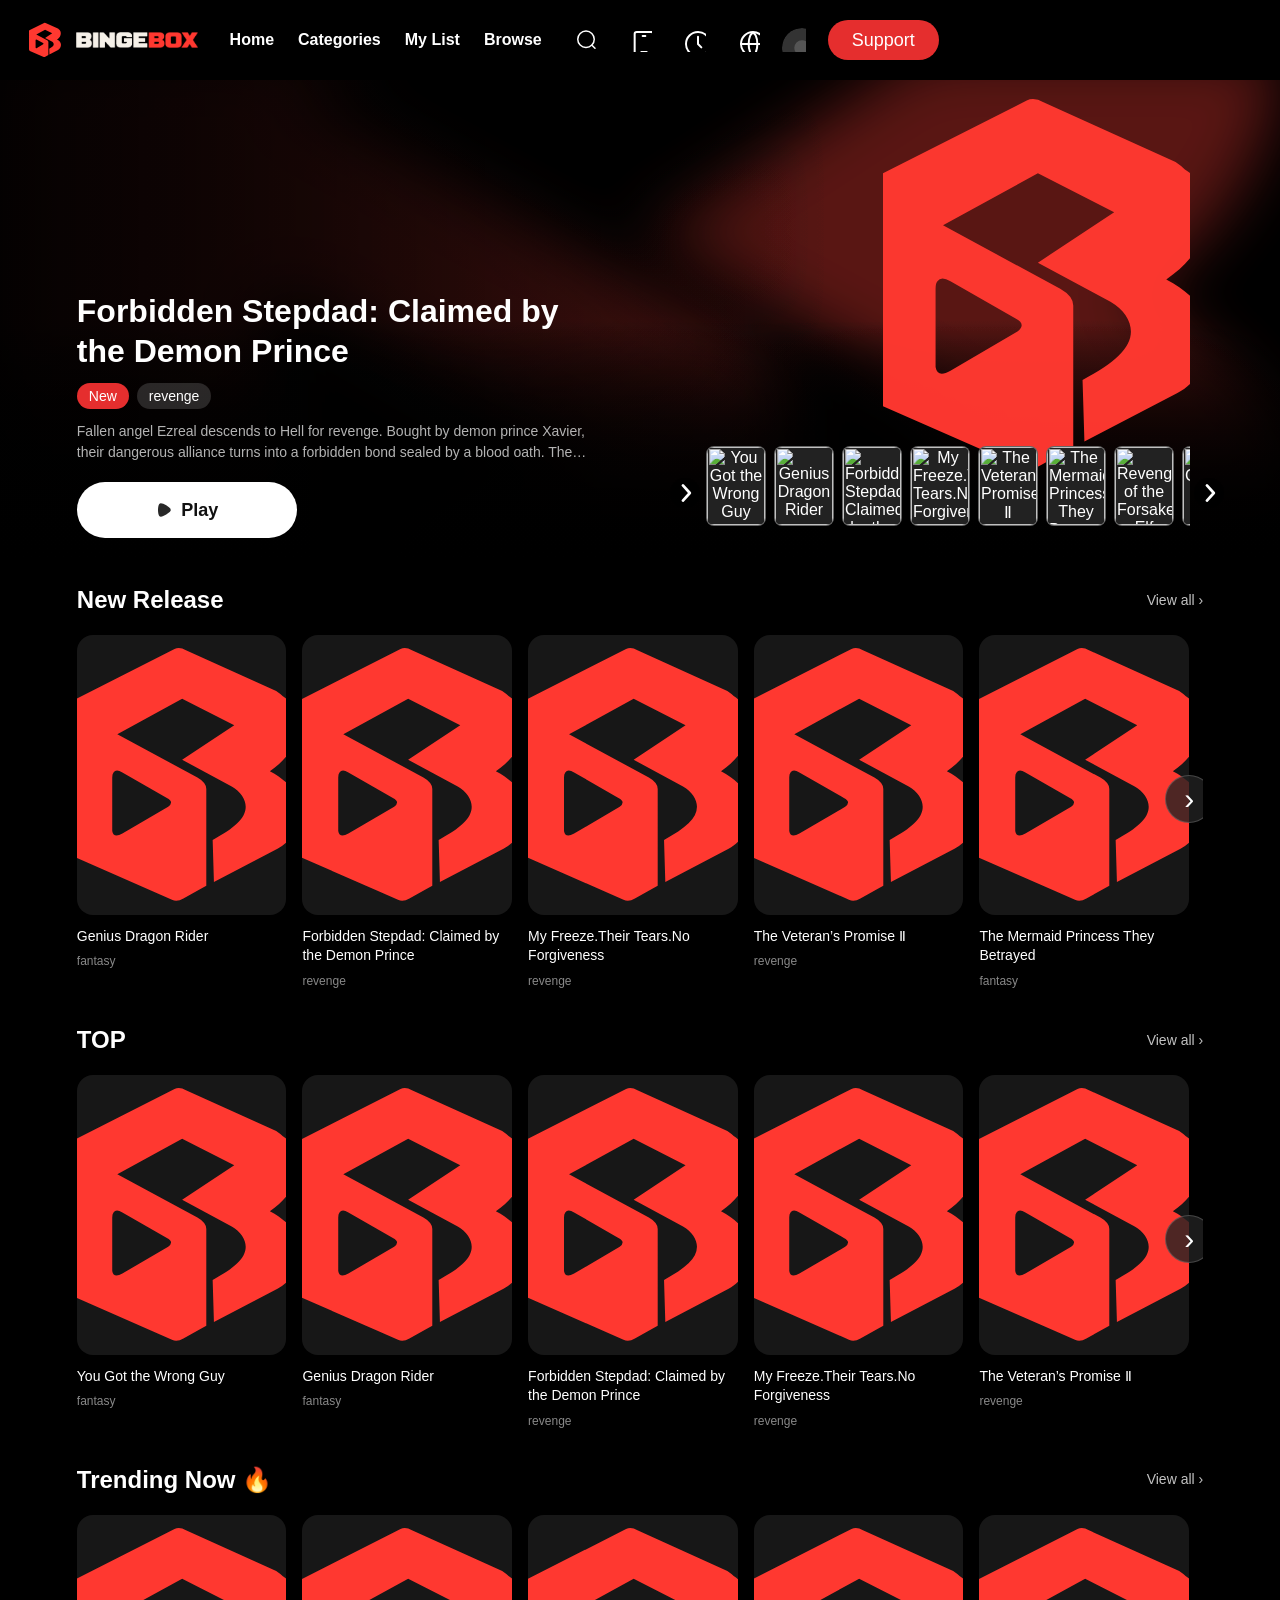
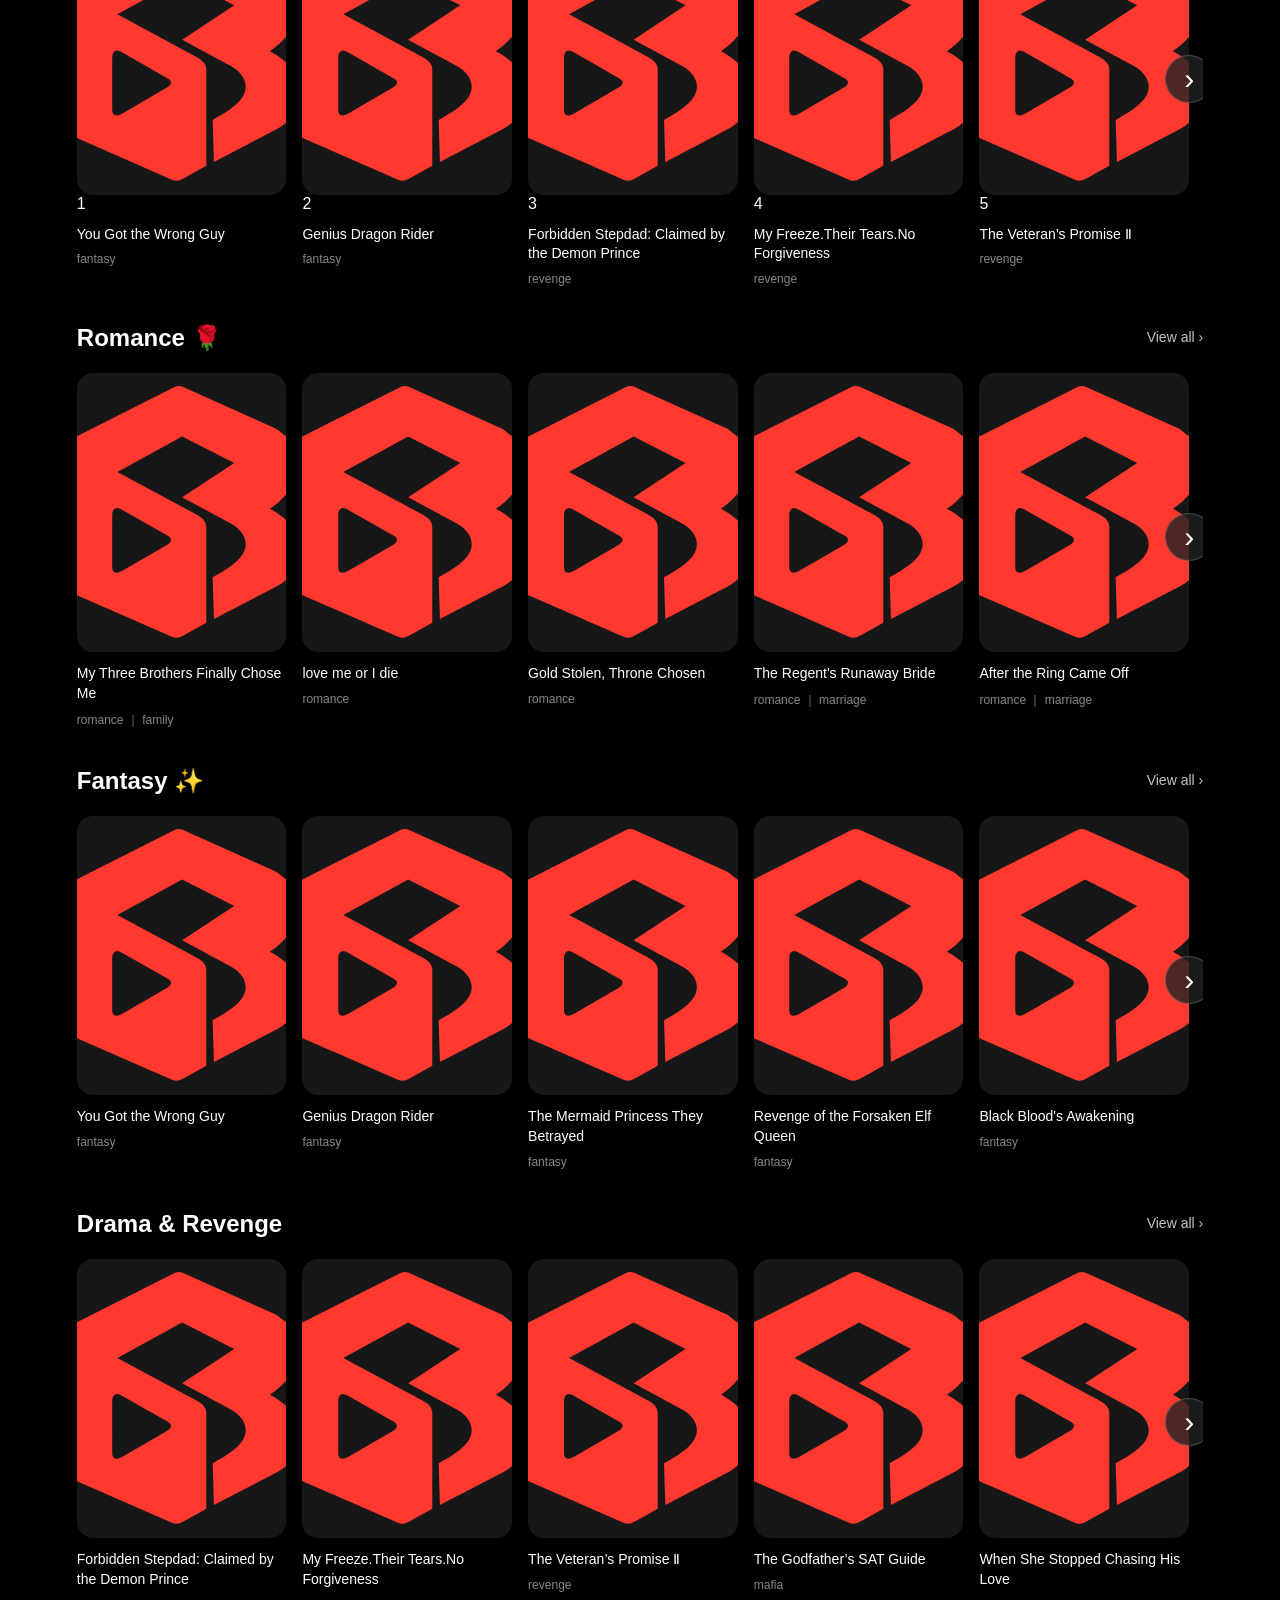
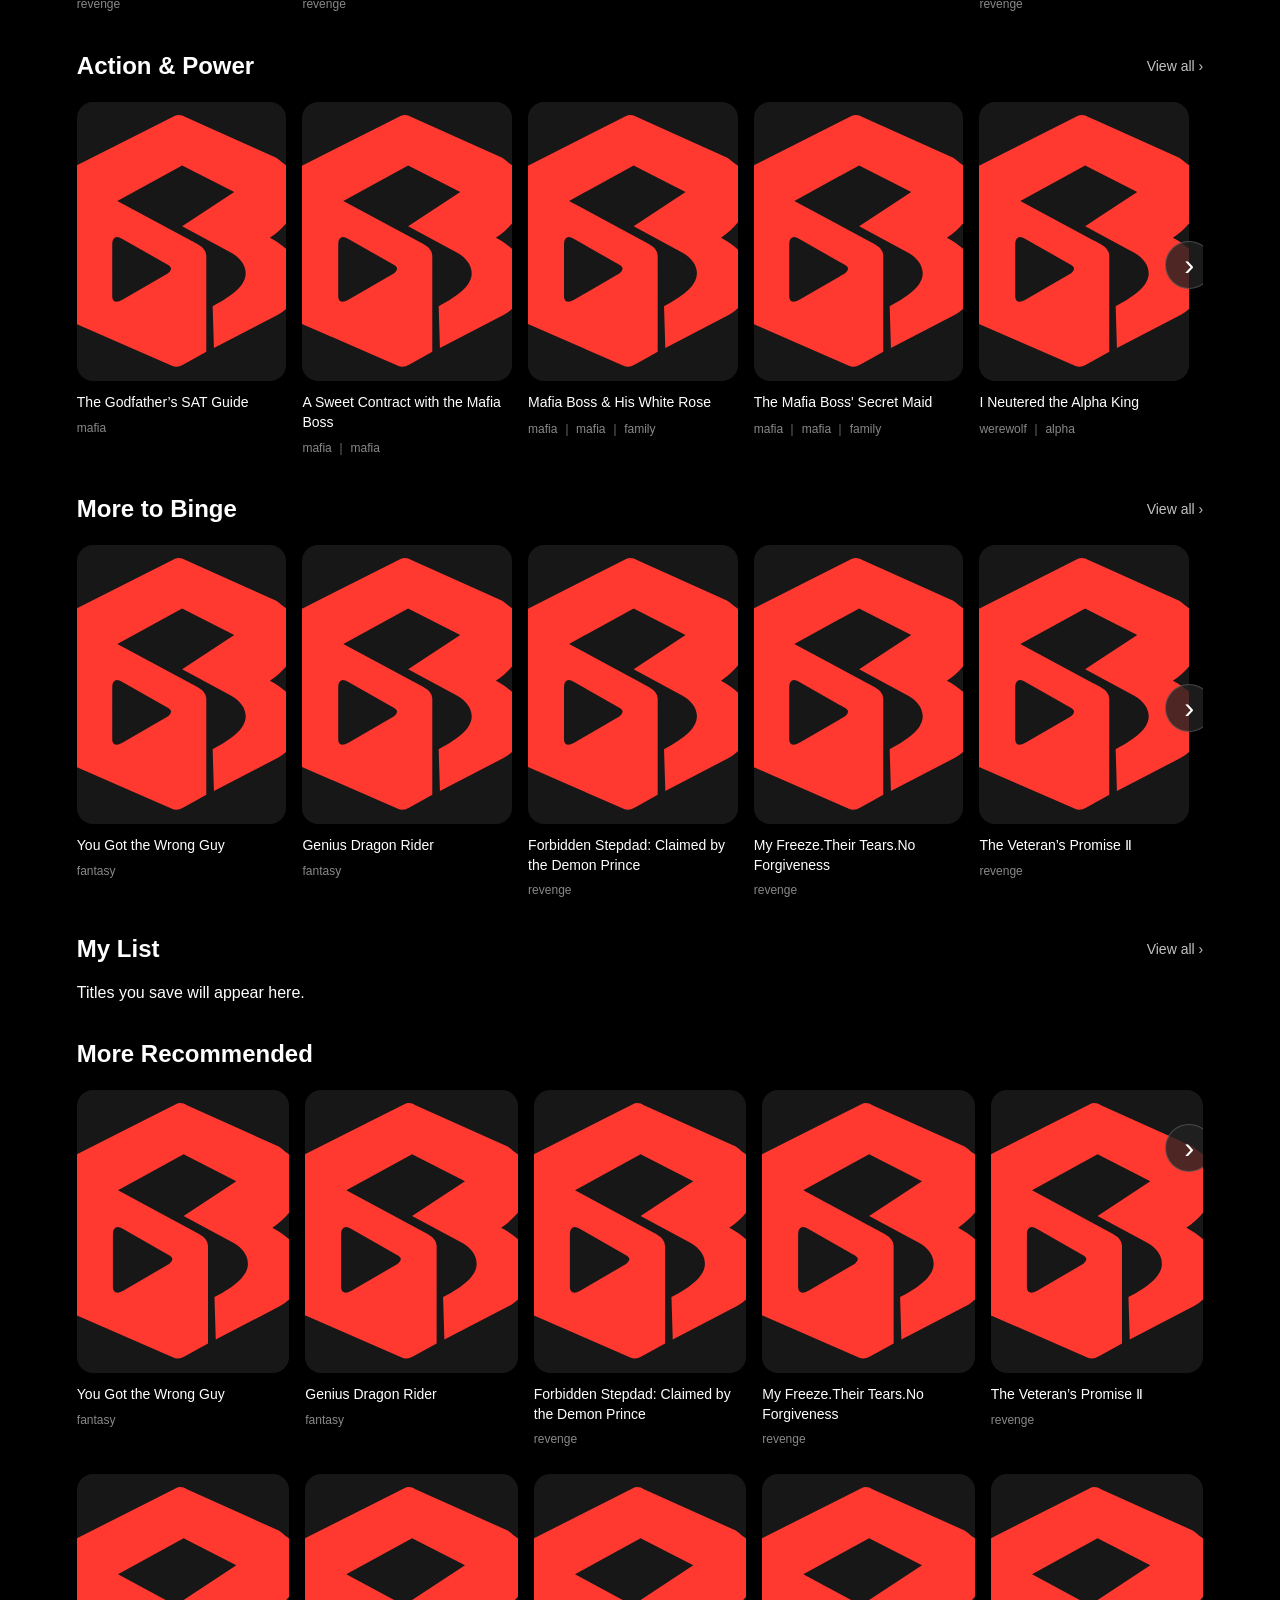
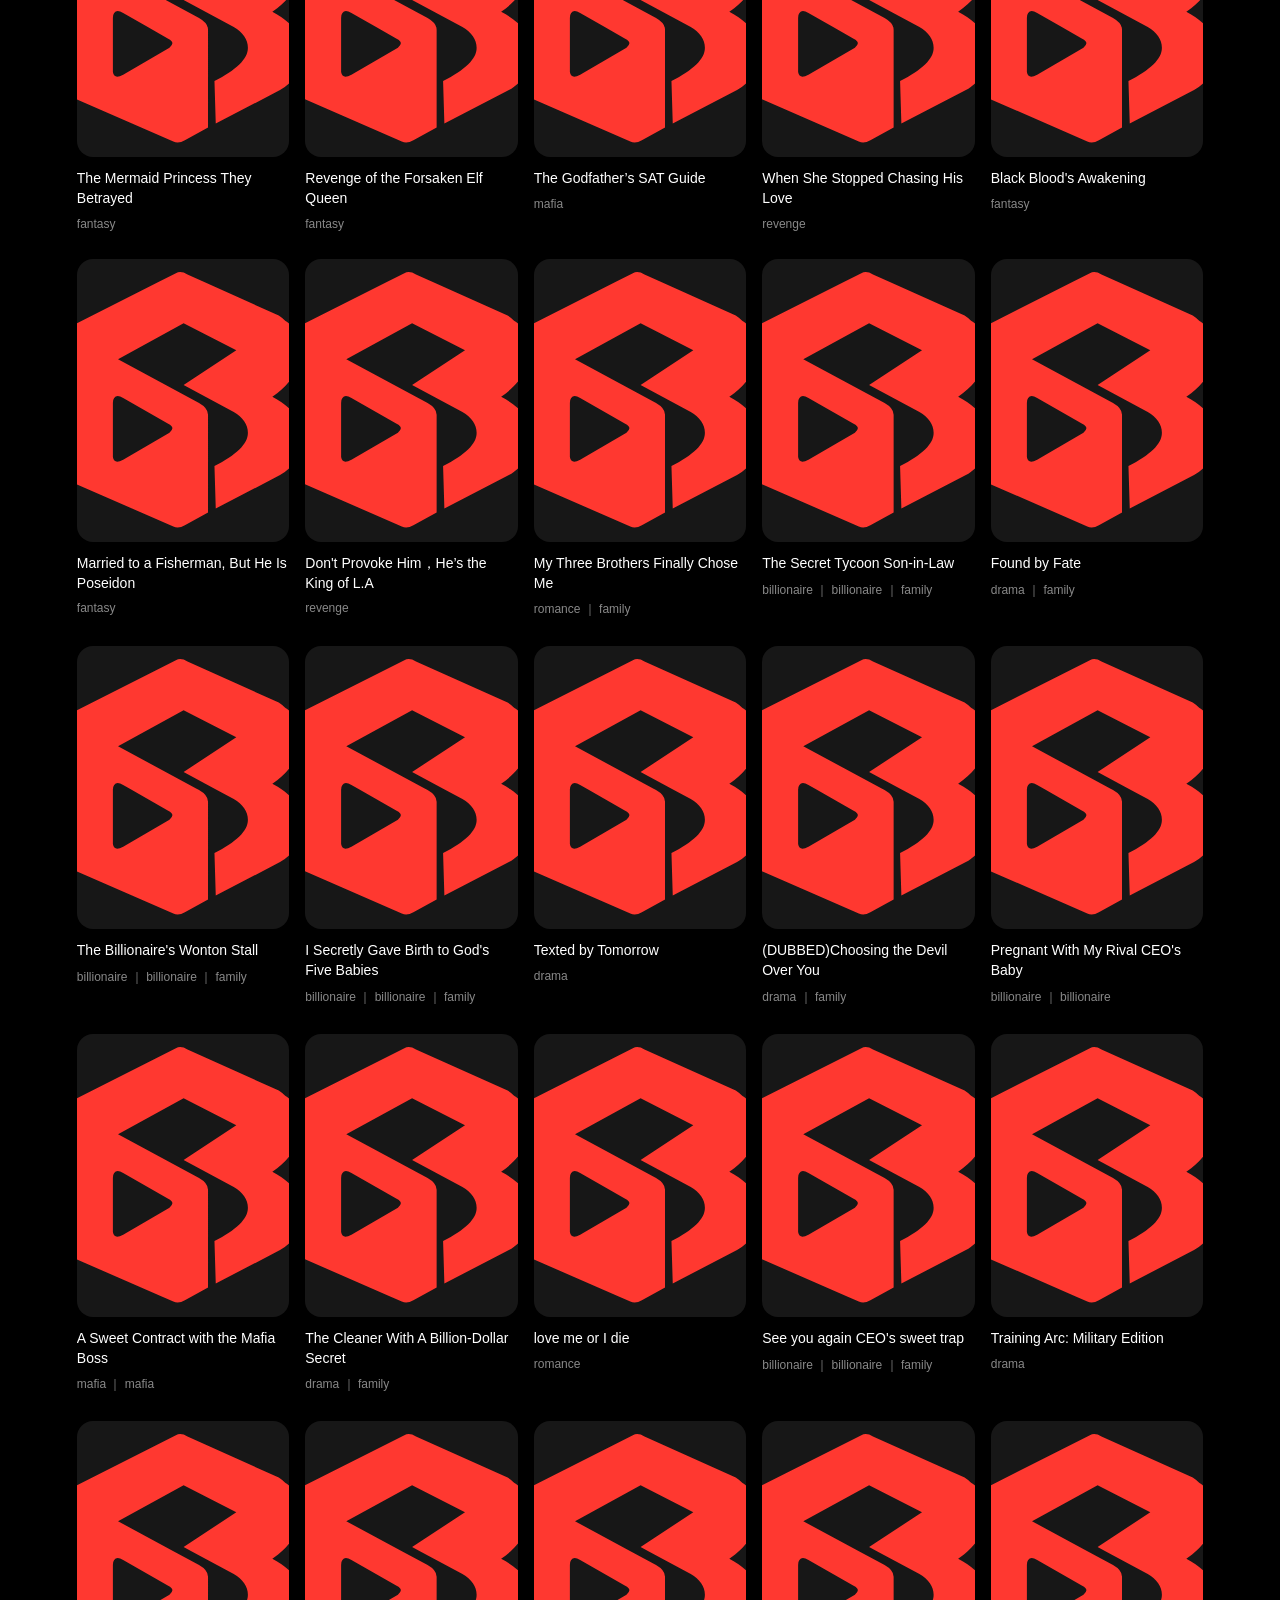
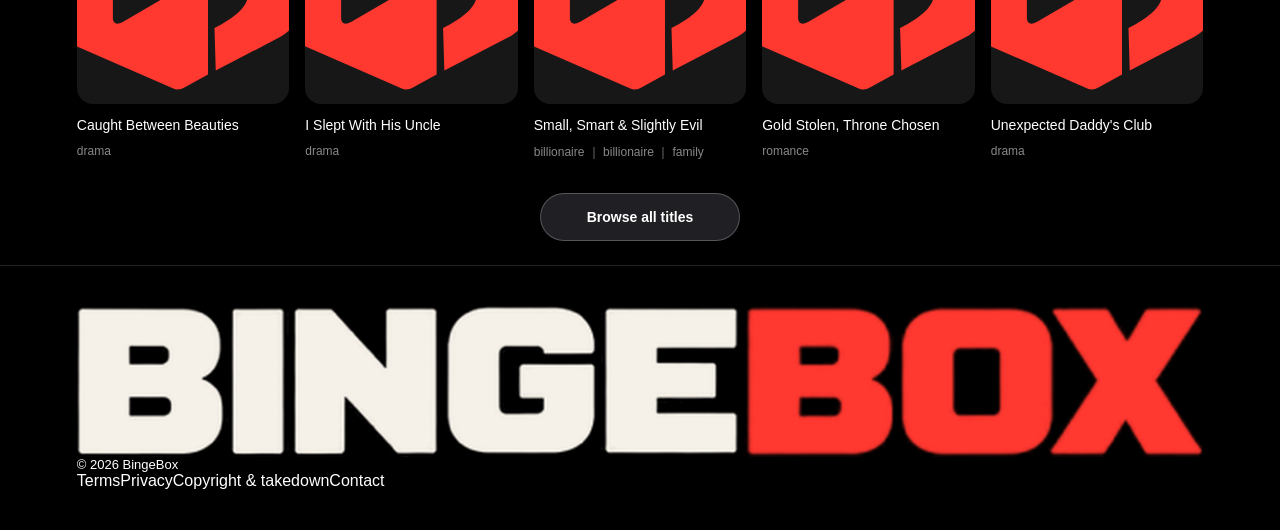
==== commit 7de5f3c1: "fix(home): show only source-HTTP-tested video titles" ====
--- a/index.html
+++ b/index.html
@@ -214,4 +214,4 @@
 </div>
 <div class="play-icon" data-capture-node="2699">
 <img class="xg-icon-play" data-capture-node="2700" height="17" src="/assets/brand/mark.svg" width="17"/><img class="xg-icon-pause" data-capture-node="2701" height="17" src="/assets/brand/mark.svg" width="17"/></div>
-</xg-mini-layer></div></div></div></div></div></div><div aria-hidden="true" data-capture-node="2702" style="width: 0px; height: 0px; overflow: hidden; outline: none;" tabindex="0"></div></div></div></div></div><div class="fb_reset" data-capture-node="2703" id="fb-root"><div data-capture-node="2704" style="position: absolute; top: -10000px; width: 0px; height: 0px;"><div data-capture-node="2705"></div></div></div><div data-capture-node="2715"><div class="ant-popover ant-popover-hidden CommonNav_avatarPopover__VQfy2 css-2gmtv5 css-2gmtv5 ant-popover-placement-bottom" data-capture-node="2716" style="--arrow-x: 180.703125px; --arrow-y: -6px; inset: 71.5px auto auto 983px; box-sizing: border-box; transform-origin: 50% -12px; pointer-events: none;"><div class="ant-popover-arrow" data-capture-node="2717" style="position: absolute; top: 0px; left: 180.703px;"></div><div class="ant-popover-content" data-capture-node="2718"><div class="ant-popover-inner" data-capture-node="2719" role="tooltip"><div class="ant-popover-inner-content" data-capture-node="2720"><div class="box-border w-360px flex flex-col gap-20px rounded-16px bg-#292929 p-24px text-white" data-capture-node="2721"><div class="w-full flex items-center gap-12px" data-capture-node="2722"><a aria-label="Profile" class="h-48px w-48px flex flex-none overflow-hidden rounded-full" data-capture-node="2723" href="/dashboard"><span data-capture-node="2724" style="box-sizing: border-box; display: inline-block; overflow: hidden; width: initial; height: initial; background: none; opacity: 1; border: 0px; margin: 0px; padding: 0px; position: relative; max-width: 100%;"><span data-capture-node="2725" style="box-sizing: border-box; display: block; width: initial; height: initial; background: none; opacity: 1; border: 0px; margin: 0px; padding: 0px; max-width: 100%;"><img alt="" aria-hidden="true" data-capture-node="2726" src="data:image/svg+xml,%3csvg%20xmlns=%27http://www.w3.org/2000/svg%27%20version=%271.1%27%20width=%2748%27%20height=%2748%27/%3e" style="display: block; max-width: 100%; width: initial; height: initial; background: none; opacity: 1; border: 0px; margin: 0px; padding: 0px;"/></span><img alt="Guest" data-capture-node="2727" data-nimg="intrinsic" decoding="async" src="/assets/brand/mark.svg" style="position: absolute; inset: 0px; box-sizing: border-box; padding: 0px; border-width: medium; border-style: none; border-color: currentcolor; border-image: none; margin: auto; display: block; width: 0px; height: 0px; min-width: 100%; max-width: 100%; min-height: 100%; max-height: 100%; object-fit: cover;"/></span></a><div class="min-w-0 flex flex-1 flex-col gap-2px" data-capture-node="2728"><p class="truncate text-16px text-white/90 font-400 leading-normal" data-capture-node="2729">Guest</p><p class="truncate text-12px text-white/50 font-400 leading-normal" data-capture-node="2730">UID 1537603378</p></div><button class="flex-none cursor-pointer border-0 bg-transparent p-0 text-16px text-white/50 font-400 leading-normal transition-colors hover:text-white/90" data-capture-node="2731" type="button">Log in</button></div><div class="h-1px w-full bg-white/10" data-capture-node="2732"></div><div class="relative mt-16/vw w-full flex justify-between md:mt-14px mt-0!" data-capture-node="2733"><div class="w-full flex-center flex-col" data-capture-node="2734"><div class="mb-1px flex flex-center" data-capture-node="2735"><img alt="" class="mr-2px h-16px w-16px" data-capture-node="2736" src="/assets/brand/mark.svg"/><span class="text-20px text-white/90 font-bold" data-capture-node="2737">0</span></div><div class="text-12px text-white/50" data-capture-node="2738">Coins</div></div><div class="w-full flex-center flex-col" data-capture-node="2739"><div class="mb-1px flex flex-center" data-capture-node="2740"><img alt="" class="mr-2px h-16px w-16px" data-capture-node="2741" src="/assets/brand/mark.svg"/><span class="text-20px text-white/90 font-bold" data-capture-node="2742">0</span></div><div class="text-12px text-white/50" data-capture-node="2743">Bonus</div></div><div class="absolute left-50% top-50% h-32px w-1px translate-x--50% translate-y--50% bg-white/20" data-capture-node="2744"></div></div><a class="CommonNav_avatarTopUp__hF9fl h-40px w-full flex items-center justify-center rounded-24px bg-#E52E2E text-14px text-white/90 font-500 leading-normal transition-colors hover:bg-#BF1D22" data-capture-node="2745" href="/shopping">Top Up</a></div></div></div></div></div></div><div data-capture-node="2750"><div class="ant-popover ant-popover-hidden CommonNav_historyPopover__ebW_H css-2gmtv5 css-2gmtv5 ant-popover-placement-bottom" data-capture-node="2751" style="--arrow-x: 180px; --arrow-y: -6px; inset: 1567.5px auto auto 801.469px; box-sizing: border-box; transform-origin: 50% -12px; pointer-events: none;"><div class="ant-popover-arrow" data-capture-node="2752" style="position: absolute; top: 0px; left: 180px;"></div><div class="ant-popover-content" data-capture-node="2753"><div class="ant-popover-inner" data-capture-node="2754" role="tooltip"><div class="ant-popover-inner-content" data-capture-node="2755"><div class="CommonNav_history_hover__jVd8m" data-capture-node="2756"><div class="CommonNav_history_hover_content__2afl2" data-capture-node="2757"><div class="CommonNav_tabs__0KZpk" data-capture-node="2758" role="tablist"><button aria-selected="true" class="CommonNav_tabs_item__DK4fw CommonNav_active__NlWm8" data-capture-node="2759" role="tab" type="button"><span data-capture-node="2760">History</span></button><button aria-selected="false" class="CommonNav_tabs_item__DK4fw" data-capture-node="2761" role="tab" type="button"><span data-capture-node="2762">My list</span></button></div><div class="CommonNav_episodes__eMA7u" data-capture-node="2763"><div class="CommonNav_episodes_item__Zwie4" data-capture-node="2764"><div class="CommonNav_left__XqOp9" data-capture-node="2765"><span data-capture-node="2766" style="box-sizing: border-box; display: inline-block; overflow: hidden; width: initial; height: initial; background: none; opacity: 1; border: 0px; margin: 0px; padding: 0px; position: relative; max-width: 100%;"><span data-capture-node="2767" style="box-sizing: border-box; display: block; width: initial; height: initial; background: none; opacity: 1; border: 0px; margin: 0px; padding: 0px; max-width: 100%;"><img alt="" aria-hidden="true" data-capture-node="2768" src="data:image/svg+xml,%3csvg%20xmlns=%27http://www.w3.org/2000/svg%27%20version=%271.1%27%20width=%2796%27%20height=%27128%27/%3e" style="display: block; max-width: 100%; width: initial; height: initial; background: none; opacity: 1; border: 0px; margin: 0px; padding: 0px;"/></span><img alt="episode_pic" data-capture-node="2769" data-nimg="intrinsic" decoding="async" src="/assets/brand/mark.svg"  style="position: absolute; inset: 0px; box-sizing: border-box; padding: 0px; border-width: medium; border-style: none; border-color: currentcolor; border-image: none; margin: auto; display: block; width: 0px; height: 0px; min-width: 100%; max-width: 100%; min-height: 100%; max-height: 100%;"/></span></div><div class="CommonNav_right__arFFN" data-capture-node="2770"><div class="CommonNav_title__Xk2ei" data-capture-node="2771">Demigod Under Oath</div><div class="CommonNav_late_episode__gIS9r" data-capture-node="2772">Played to Episode 1</div></div></div></div><div class="CommonNav_history_more__KktAJ" data-capture-node="2773"><a data-capture-node="2774" href="/dashboard/library?tab=history">More</a></div></div></div></div></div></div></div></div><script defer="" src="/config.js"></script><script defer="" src="/poster-fallback.js?v=20260921qa"></script><script defer="" src="/bingebox-injection.js?v=20261021playable1"></script><script defer="" src="/pwa.js"></script><script defer="" src="/clone-runtime.js?v=20260921glassfix3"></script><script defer="" src="/bingebox-polish.js?v=20260921glassfix3"></script><script defer src="/bingebox-mobile.js?v=20260921posters"></script></body></html>+</xg-mini-layer></div></div></div></div></div></div><div aria-hidden="true" data-capture-node="2702" style="width: 0px; height: 0px; overflow: hidden; outline: none;" tabindex="0"></div></div></div></div></div><div class="fb_reset" data-capture-node="2703" id="fb-root"><div data-capture-node="2704" style="position: absolute; top: -10000px; width: 0px; height: 0px;"><div data-capture-node="2705"></div></div></div><div data-capture-node="2715"><div class="ant-popover ant-popover-hidden CommonNav_avatarPopover__VQfy2 css-2gmtv5 css-2gmtv5 ant-popover-placement-bottom" data-capture-node="2716" style="--arrow-x: 180.703125px; --arrow-y: -6px; inset: 71.5px auto auto 983px; box-sizing: border-box; transform-origin: 50% -12px; pointer-events: none;"><div class="ant-popover-arrow" data-capture-node="2717" style="position: absolute; top: 0px; left: 180.703px;"></div><div class="ant-popover-content" data-capture-node="2718"><div class="ant-popover-inner" data-capture-node="2719" role="tooltip"><div class="ant-popover-inner-content" data-capture-node="2720"><div class="box-border w-360px flex flex-col gap-20px rounded-16px bg-#292929 p-24px text-white" data-capture-node="2721"><div class="w-full flex items-center gap-12px" data-capture-node="2722"><a aria-label="Profile" class="h-48px w-48px flex flex-none overflow-hidden rounded-full" data-capture-node="2723" href="/dashboard"><span data-capture-node="2724" style="box-sizing: border-box; display: inline-block; overflow: hidden; width: initial; height: initial; background: none; opacity: 1; border: 0px; margin: 0px; padding: 0px; position: relative; max-width: 100%;"><span data-capture-node="2725" style="box-sizing: border-box; display: block; width: initial; height: initial; background: none; opacity: 1; border: 0px; margin: 0px; padding: 0px; max-width: 100%;"><img alt="" aria-hidden="true" data-capture-node="2726" src="data:image/svg+xml,%3csvg%20xmlns=%27http://www.w3.org/2000/svg%27%20version=%271.1%27%20width=%2748%27%20height=%2748%27/%3e" style="display: block; max-width: 100%; width: initial; height: initial; background: none; opacity: 1; border: 0px; margin: 0px; padding: 0px;"/></span><img alt="Guest" data-capture-node="2727" data-nimg="intrinsic" decoding="async" src="/assets/brand/mark.svg" style="position: absolute; inset: 0px; box-sizing: border-box; padding: 0px; border-width: medium; border-style: none; border-color: currentcolor; border-image: none; margin: auto; display: block; width: 0px; height: 0px; min-width: 100%; max-width: 100%; min-height: 100%; max-height: 100%; object-fit: cover;"/></span></a><div class="min-w-0 flex flex-1 flex-col gap-2px" data-capture-node="2728"><p class="truncate text-16px text-white/90 font-400 leading-normal" data-capture-node="2729">Guest</p><p class="truncate text-12px text-white/50 font-400 leading-normal" data-capture-node="2730">UID 1537603378</p></div><button class="flex-none cursor-pointer border-0 bg-transparent p-0 text-16px text-white/50 font-400 leading-normal transition-colors hover:text-white/90" data-capture-node="2731" type="button">Log in</button></div><div class="h-1px w-full bg-white/10" data-capture-node="2732"></div><div class="relative mt-16/vw w-full flex justify-between md:mt-14px mt-0!" data-capture-node="2733"><div class="w-full flex-center flex-col" data-capture-node="2734"><div class="mb-1px flex flex-center" data-capture-node="2735"><img alt="" class="mr-2px h-16px w-16px" data-capture-node="2736" src="/assets/brand/mark.svg"/><span class="text-20px text-white/90 font-bold" data-capture-node="2737">0</span></div><div class="text-12px text-white/50" data-capture-node="2738">Coins</div></div><div class="w-full flex-center flex-col" data-capture-node="2739"><div class="mb-1px flex flex-center" data-capture-node="2740"><img alt="" class="mr-2px h-16px w-16px" data-capture-node="2741" src="/assets/brand/mark.svg"/><span class="text-20px text-white/90 font-bold" data-capture-node="2742">0</span></div><div class="text-12px text-white/50" data-capture-node="2743">Bonus</div></div><div class="absolute left-50% top-50% h-32px w-1px translate-x--50% translate-y--50% bg-white/20" data-capture-node="2744"></div></div><a class="CommonNav_avatarTopUp__hF9fl h-40px w-full flex items-center justify-center rounded-24px bg-#E52E2E text-14px text-white/90 font-500 leading-normal transition-colors hover:bg-#BF1D22" data-capture-node="2745" href="/shopping">Top Up</a></div></div></div></div></div></div><div data-capture-node="2750"><div class="ant-popover ant-popover-hidden CommonNav_historyPopover__ebW_H css-2gmtv5 css-2gmtv5 ant-popover-placement-bottom" data-capture-node="2751" style="--arrow-x: 180px; --arrow-y: -6px; inset: 1567.5px auto auto 801.469px; box-sizing: border-box; transform-origin: 50% -12px; pointer-events: none;"><div class="ant-popover-arrow" data-capture-node="2752" style="position: absolute; top: 0px; left: 180px;"></div><div class="ant-popover-content" data-capture-node="2753"><div class="ant-popover-inner" data-capture-node="2754" role="tooltip"><div class="ant-popover-inner-content" data-capture-node="2755"><div class="CommonNav_history_hover__jVd8m" data-capture-node="2756"><div class="CommonNav_history_hover_content__2afl2" data-capture-node="2757"><div class="CommonNav_tabs__0KZpk" data-capture-node="2758" role="tablist"><button aria-selected="true" class="CommonNav_tabs_item__DK4fw CommonNav_active__NlWm8" data-capture-node="2759" role="tab" type="button"><span data-capture-node="2760">History</span></button><button aria-selected="false" class="CommonNav_tabs_item__DK4fw" data-capture-node="2761" role="tab" type="button"><span data-capture-node="2762">My list</span></button></div><div class="CommonNav_episodes__eMA7u" data-capture-node="2763"><div class="CommonNav_episodes_item__Zwie4" data-capture-node="2764"><div class="CommonNav_left__XqOp9" data-capture-node="2765"><span data-capture-node="2766" style="box-sizing: border-box; display: inline-block; overflow: hidden; width: initial; height: initial; background: none; opacity: 1; border: 0px; margin: 0px; padding: 0px; position: relative; max-width: 100%;"><span data-capture-node="2767" style="box-sizing: border-box; display: block; width: initial; height: initial; background: none; opacity: 1; border: 0px; margin: 0px; padding: 0px; max-width: 100%;"><img alt="" aria-hidden="true" data-capture-node="2768" src="data:image/svg+xml,%3csvg%20xmlns=%27http://www.w3.org/2000/svg%27%20version=%271.1%27%20width=%2796%27%20height=%27128%27/%3e" style="display: block; max-width: 100%; width: initial; height: initial; background: none; opacity: 1; border: 0px; margin: 0px; padding: 0px;"/></span><img alt="episode_pic" data-capture-node="2769" data-nimg="intrinsic" decoding="async" src="/assets/brand/mark.svg"  style="position: absolute; inset: 0px; box-sizing: border-box; padding: 0px; border-width: medium; border-style: none; border-color: currentcolor; border-image: none; margin: auto; display: block; width: 0px; height: 0px; min-width: 100%; max-width: 100%; min-height: 100%; max-height: 100%;"/></span></div><div class="CommonNav_right__arFFN" data-capture-node="2770"><div class="CommonNav_title__Xk2ei" data-capture-node="2771">Demigod Under Oath</div><div class="CommonNav_late_episode__gIS9r" data-capture-node="2772">Played to Episode 1</div></div></div></div><div class="CommonNav_history_more__KktAJ" data-capture-node="2773"><a data-capture-node="2774" href="/dashboard/library?tab=history">More</a></div></div></div></div></div></div></div></div><script defer="" src="/config.js"></script><script defer="" src="/poster-fallback.js?v=20260921qa"></script><script defer="" src="/bingebox-injection.js?v=20261021httpverified1"></script><script defer="" src="/pwa.js"></script><script defer="" src="/clone-runtime.js?v=20260921glassfix3"></script><script defer="" src="/bingebox-polish.js?v=20260921glassfix3"></script><script defer src="/bingebox-mobile.js?v=20260921posters"></script></body></html>
